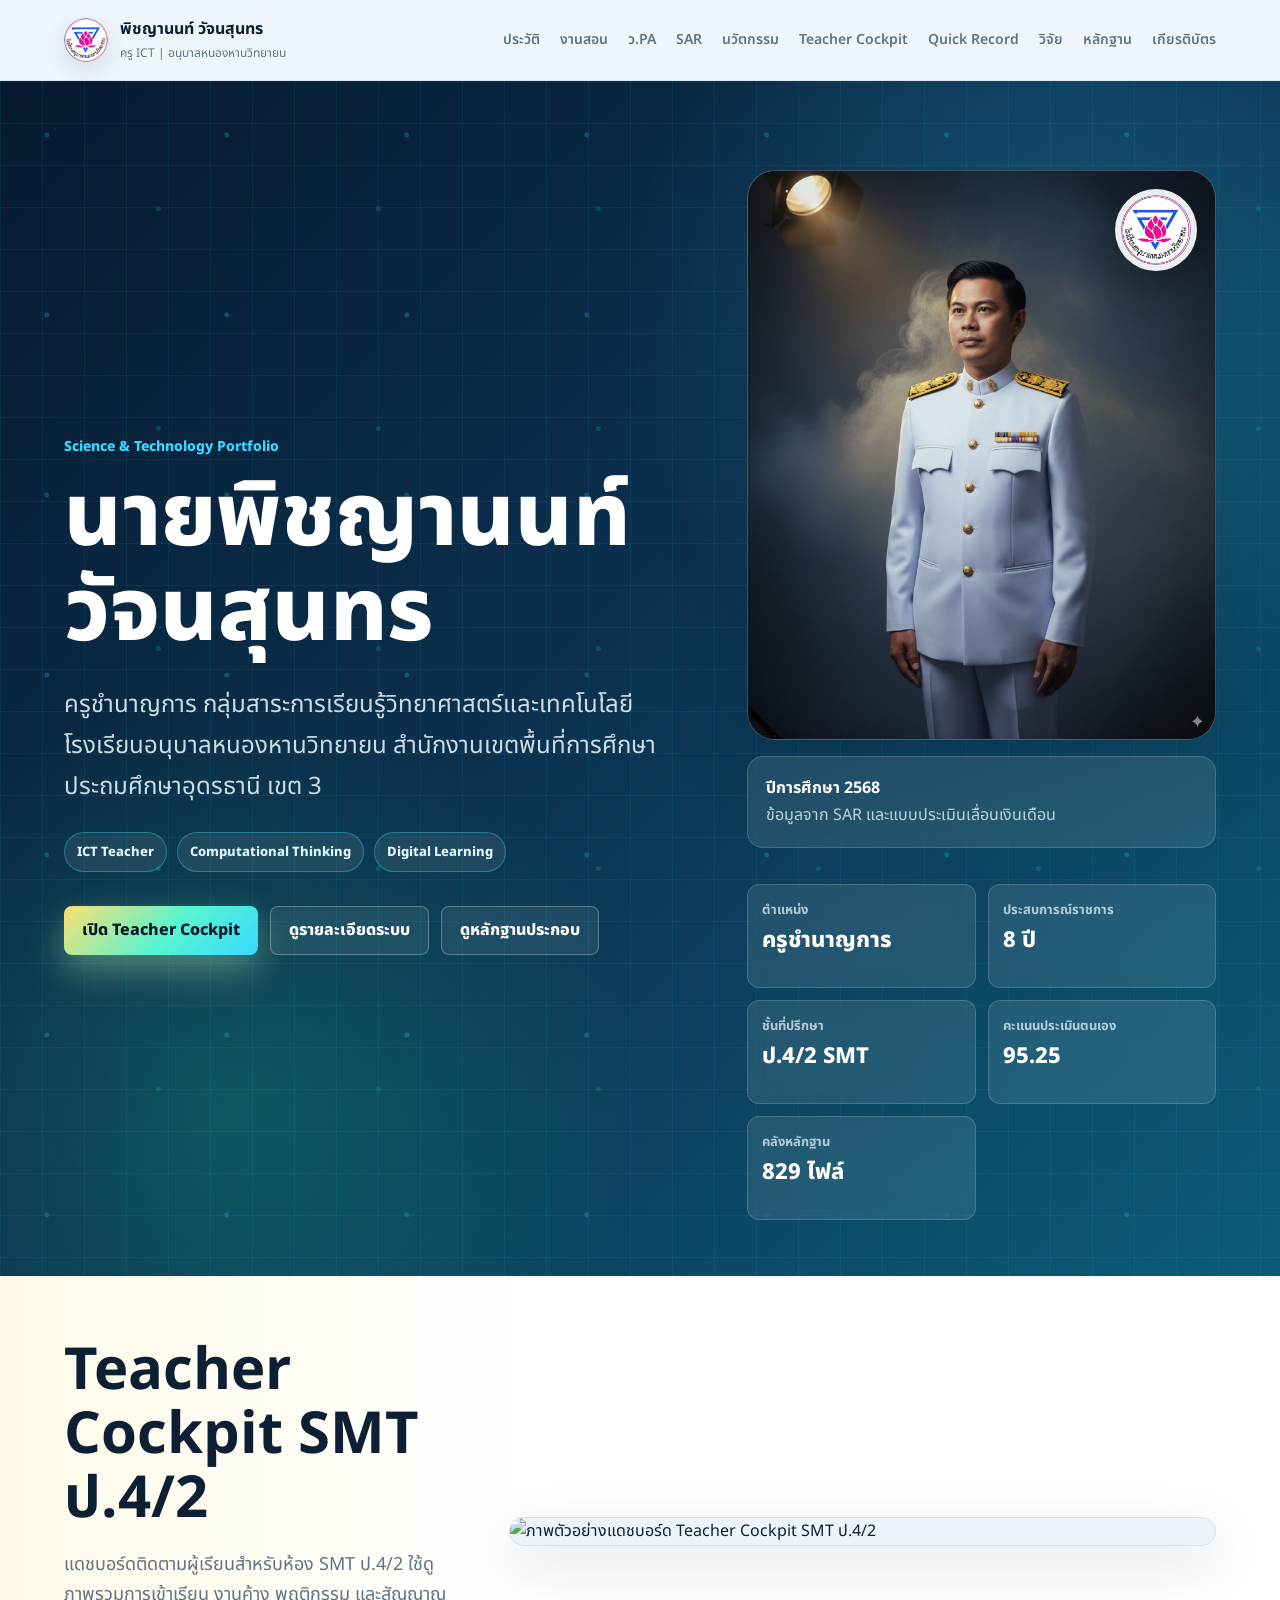
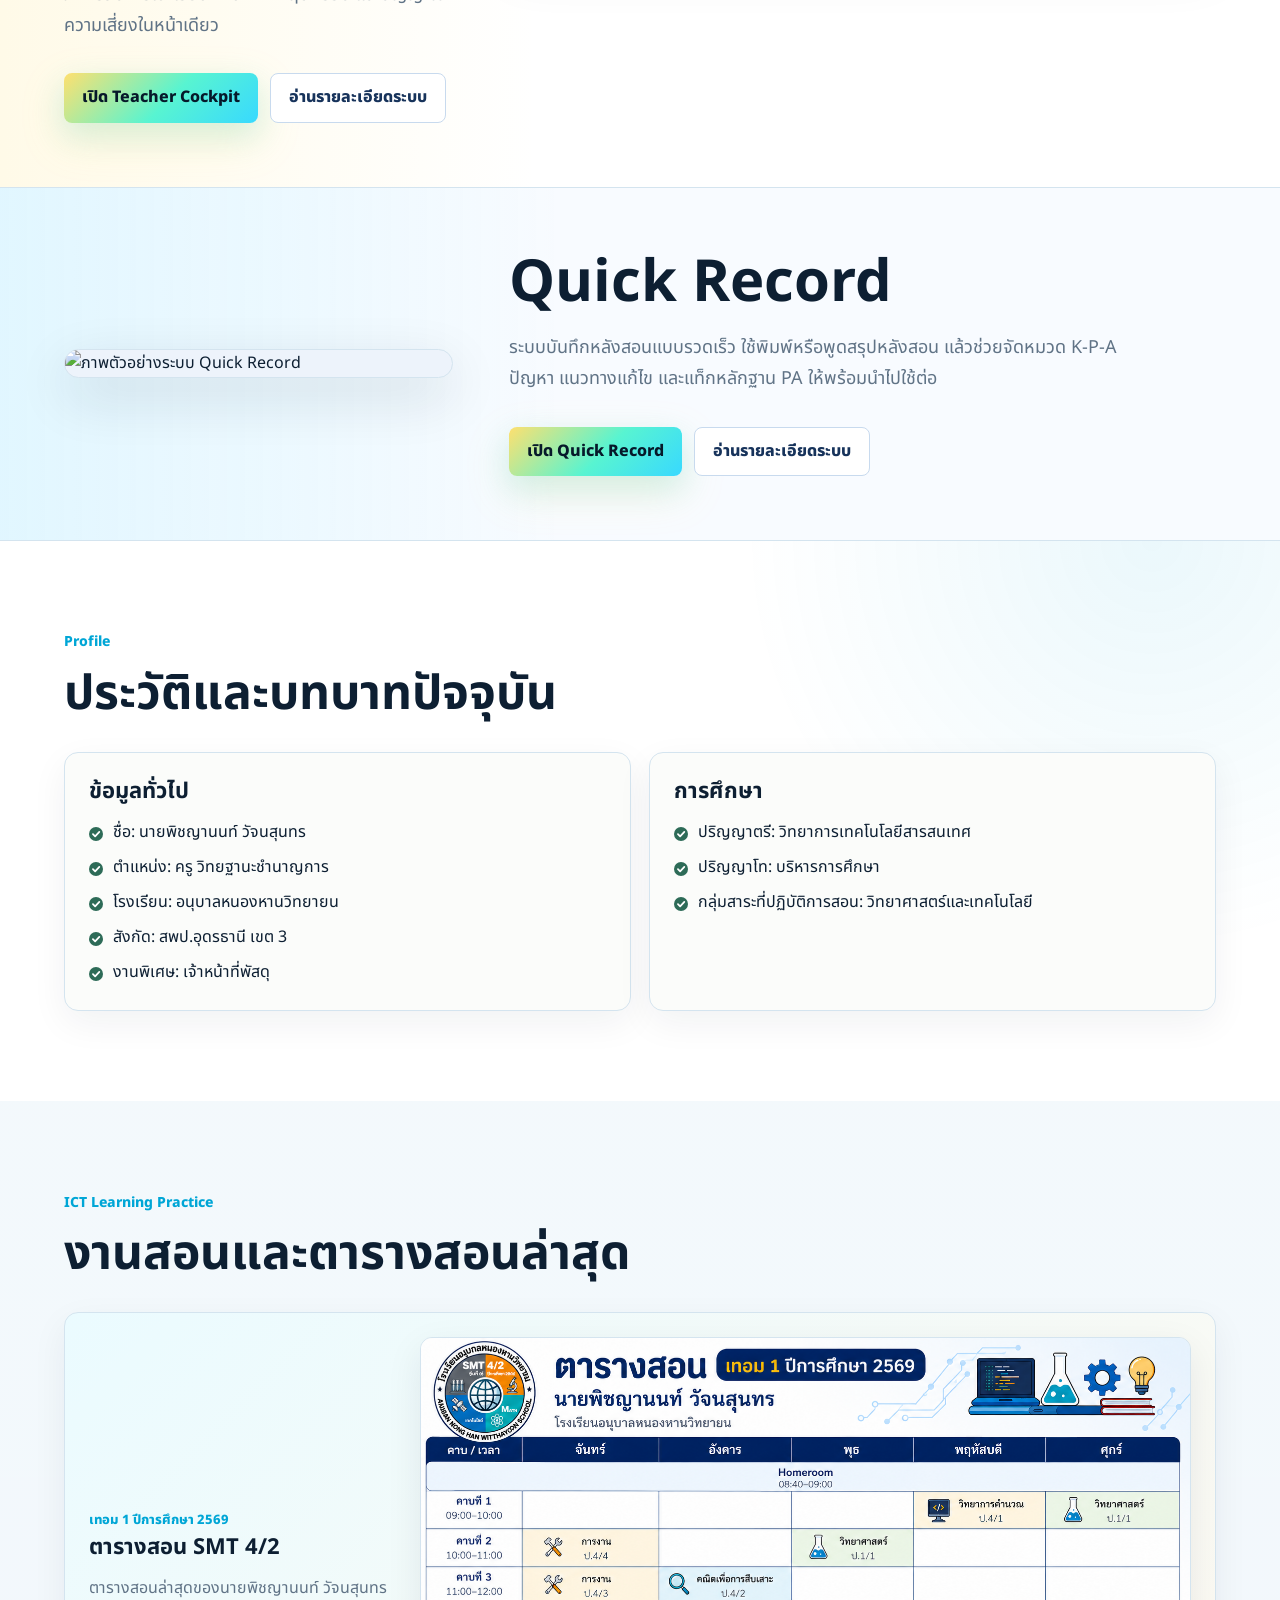
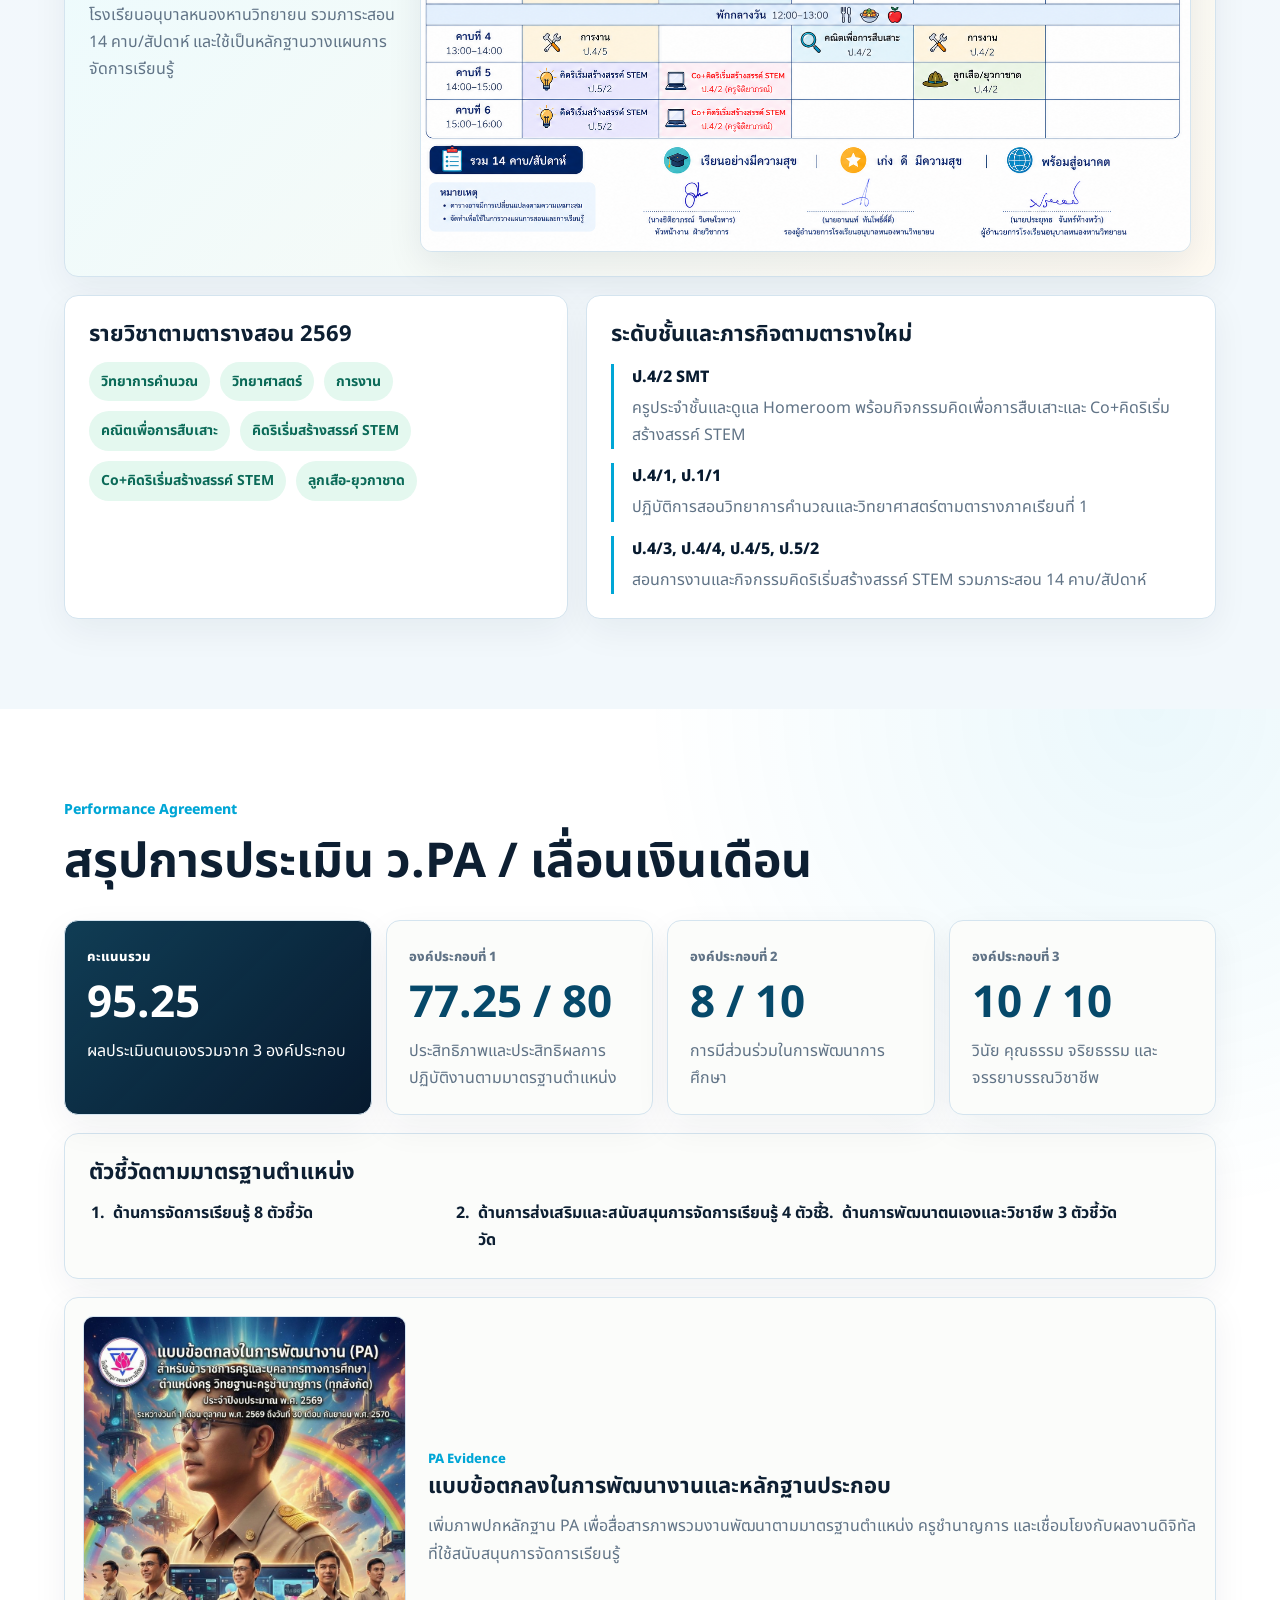
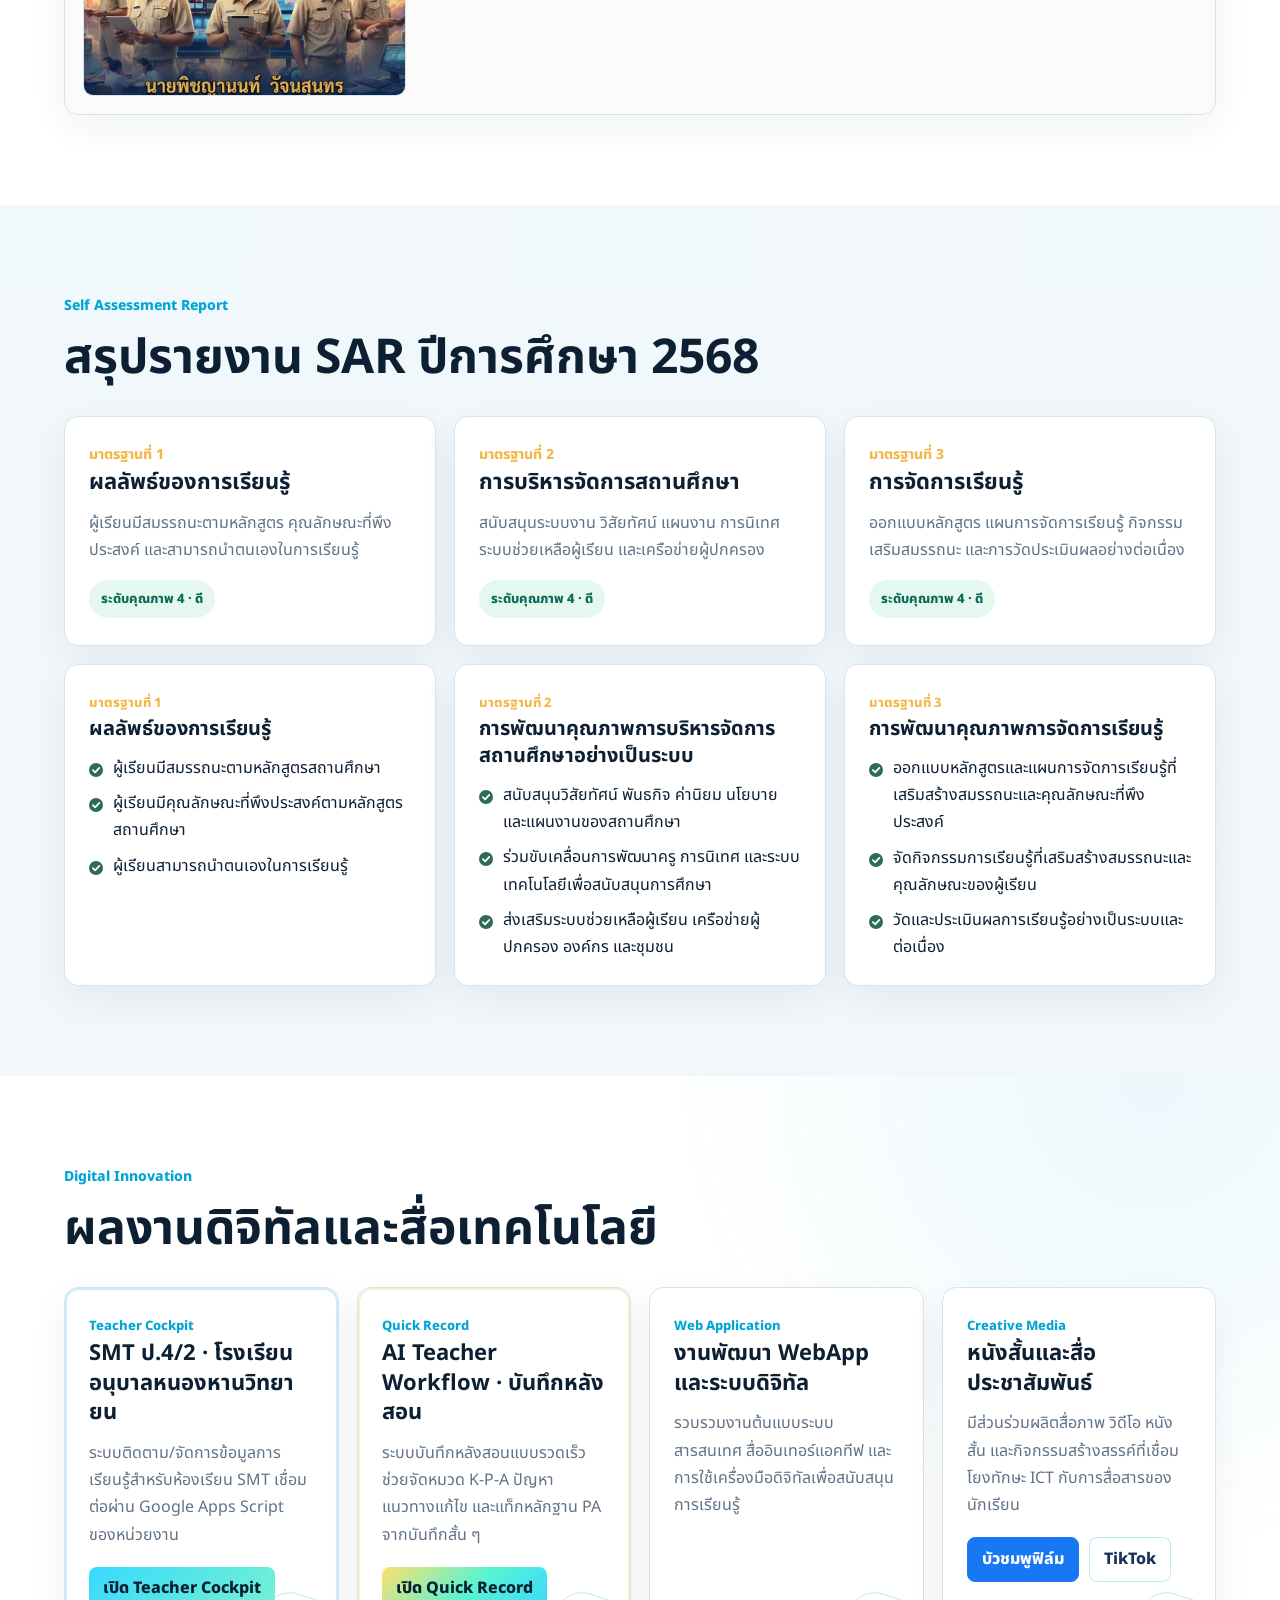
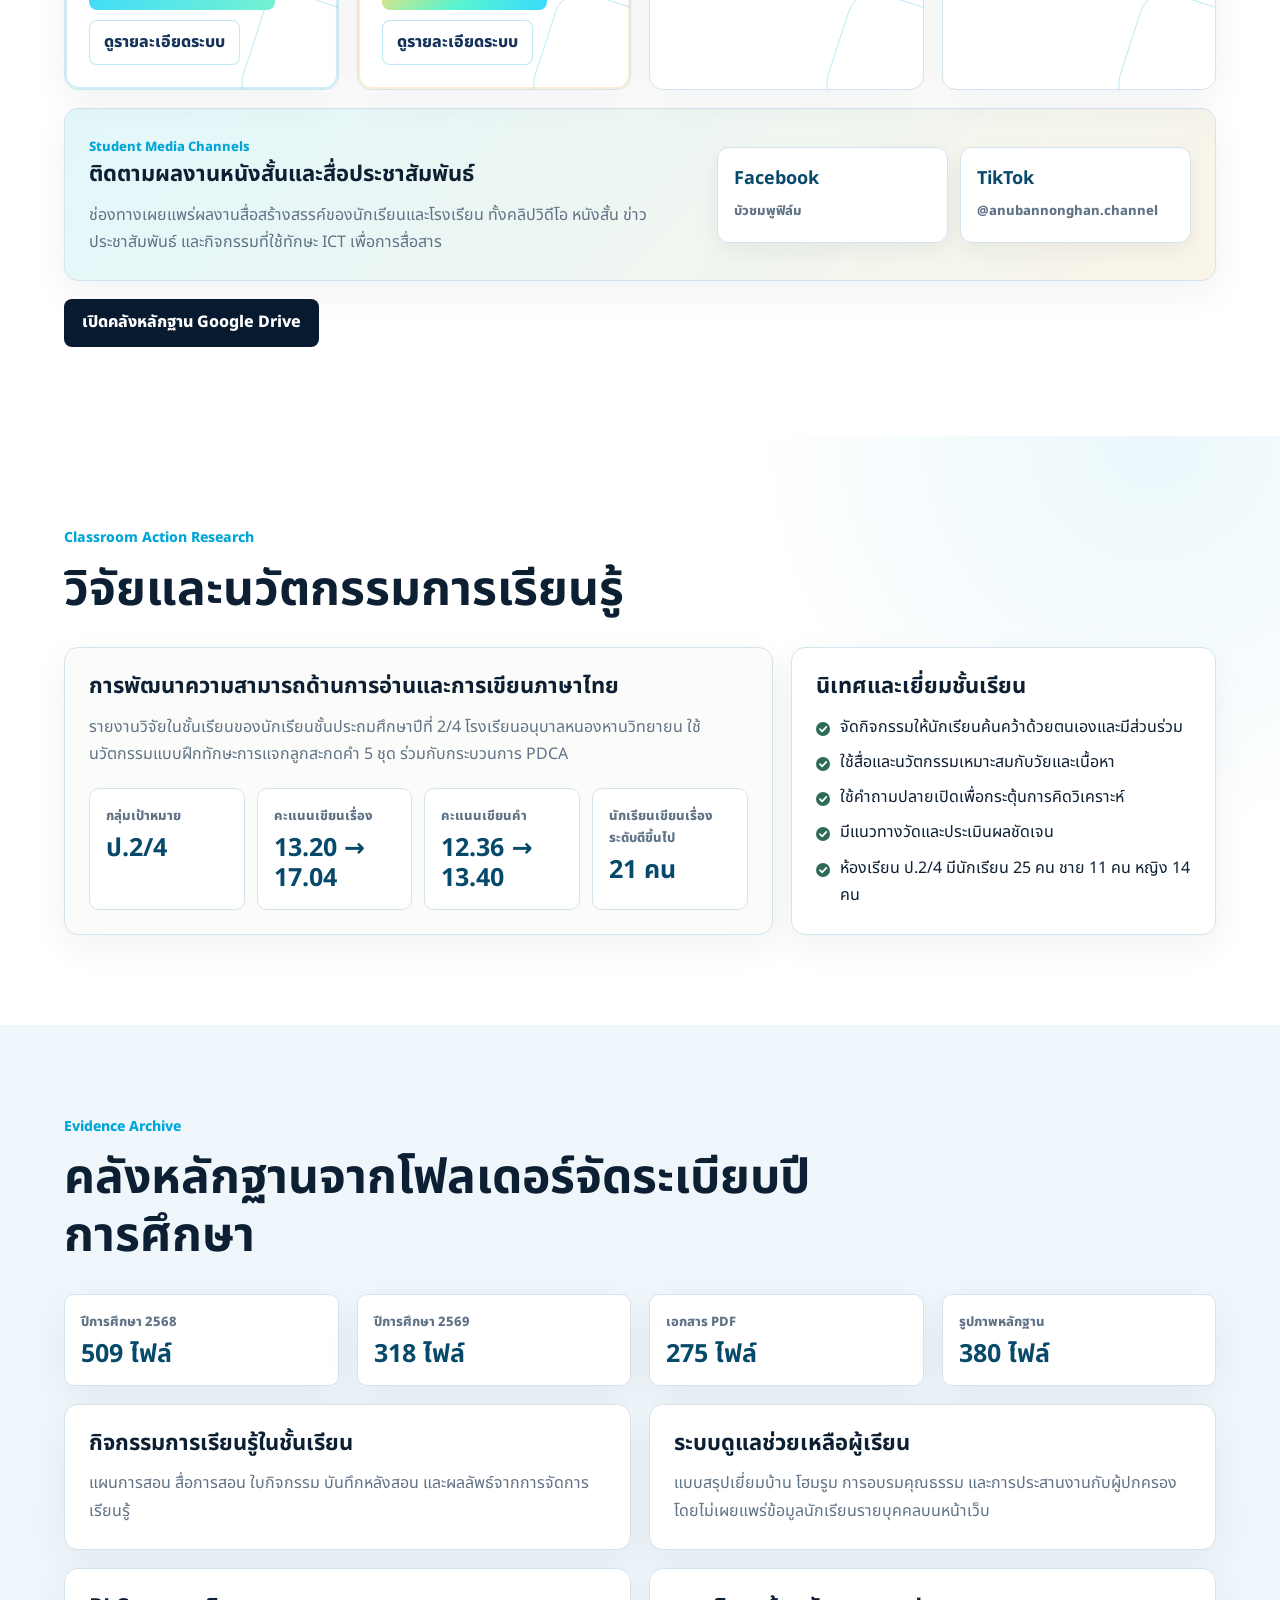
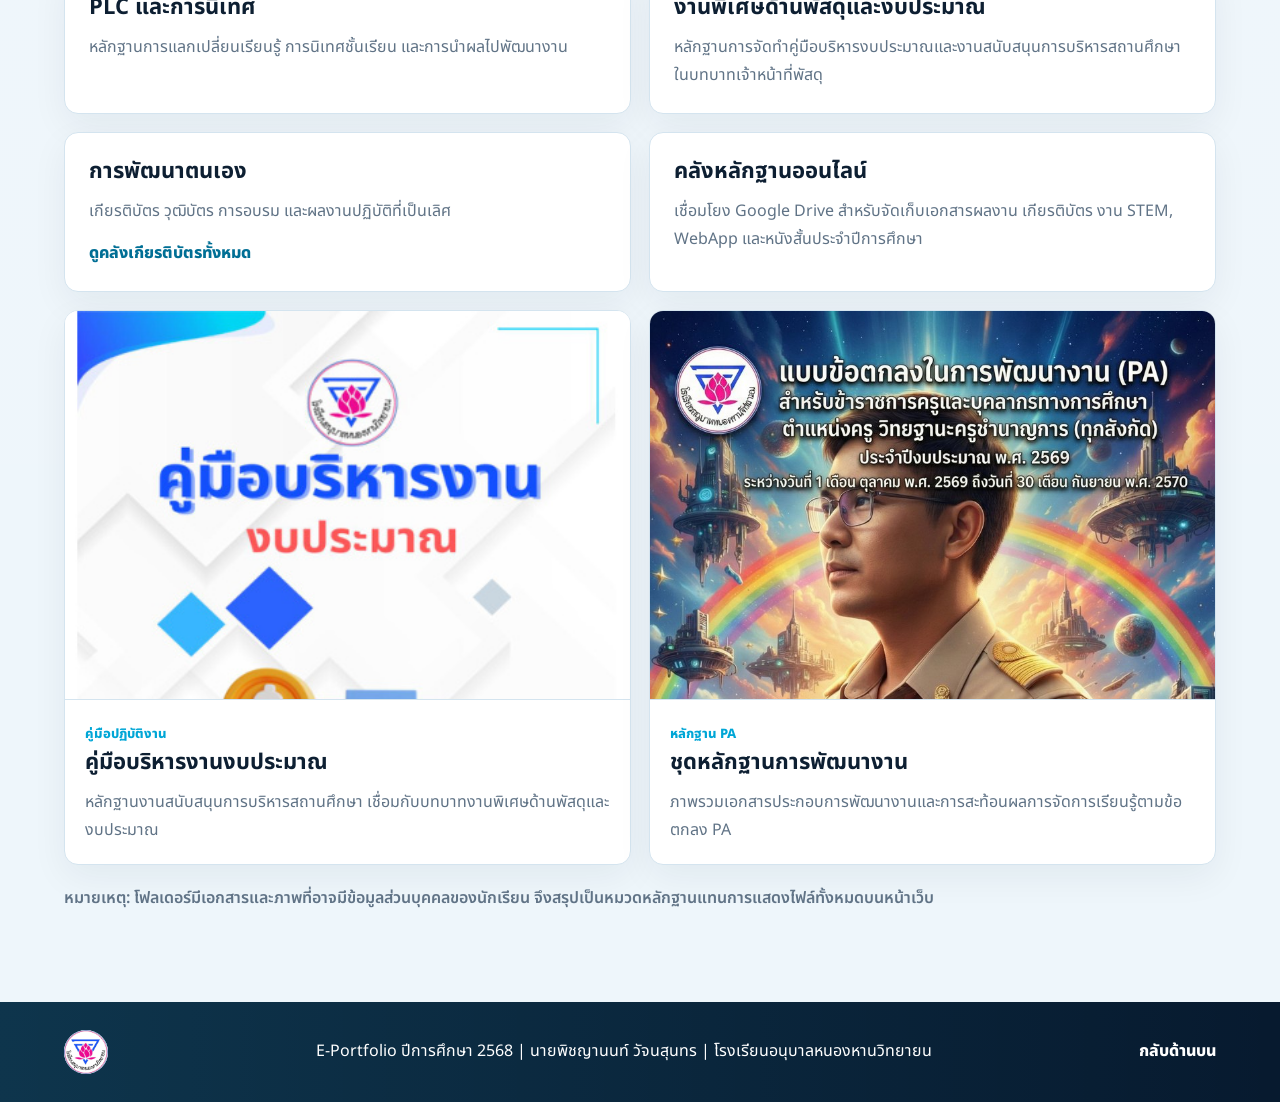
==== index.html @ 63ee2cc0 "Add 2569 teaching schedule" ====
<!doctype html>
<html lang="th">
  <head>
    <meta charset="UTF-8" />
    <meta name="viewport" content="width=device-width, initial-scale=1.0" />
    <title>E-Portfolio | พิชญานนท์ วัจนสุนทร</title>
    <meta
      name="description"
      content="แฟ้มสะสมงานอิเล็กทรอนิกส์และข้อมูล SAR/PA ปีการศึกษา 2568 ของนายพิชญานนท์ วัจนสุนทร"
    />
    <meta name="theme-color" content="#071a2f" />
    <link rel="preconnect" href="https://fonts.googleapis.com" />
    <link rel="preconnect" href="https://fonts.gstatic.com" crossorigin />
    <link
      href="https://fonts.googleapis.com/css2?family=Noto+Sans+Thai:wght@400;500;600;700;800&display=swap"
      rel="stylesheet"
    />
    <link rel="stylesheet" href="styles.css" />
  </head>
  <body>
    <header class="site-header" id="top">
      <a class="brand" href="#top" aria-label="กลับไปหน้าแรก">
        <img class="school-mark" src="assets/school-logo.png" alt="โลโก้โรงเรียนอนุบาลหนองหานวิทยายน" />
        <span>
          <strong>พิชญานนท์ วัจนสุนทร</strong>
          <small>ครู ICT | อนุบาลหนองหานวิทยายน</small>
        </span>
      </a>
      <nav class="nav" aria-label="เมนูหลัก">
        <a href="#profile">ประวัติ</a>
        <a href="#teaching">งานสอน</a>
        <a href="#pa">ว.PA</a>
        <a href="#sar">SAR</a>
        <a href="#innovation">นวัตกรรม</a>
        <a href="teacher-cockpit.html">Teacher Cockpit</a>
        <a href="quick-record.html">Quick Record</a>
        <a href="#research">วิจัย</a>
        <a href="#evidence">หลักฐาน</a>
        <a href="certificates.html">เกียรติบัตร</a>
      </nav>
    </header>

    <main>
      <section class="hero">
        <div class="tech-grid" aria-hidden="true"></div>
        <div class="hero-copy">
          <p class="section-label">Science & Technology Portfolio</p>
          <h1>นายพิชญานนท์ วัจนสุนทร</h1>
          <p class="lead">
            ครูชำนาญการ กลุ่มสาระการเรียนรู้วิทยาศาสตร์และเทคโนโลยี
            โรงเรียนอนุบาลหนองหานวิทยายน สำนักงานเขตพื้นที่การศึกษาประถมศึกษาอุดรธานี เขต 3
          </p>
          <div class="hero-badges" aria-label="ความเชี่ยวชาญ">
            <span>ICT Teacher</span>
            <span>Computational Thinking</span>
            <span>Digital Learning</span>
          </div>
          <div class="hero-actions">
            <a class="button primary cockpit-cta" href="https://script.google.com/a/macros/udonthani3.go.th/s/AKfycbz833jyCiG9Ym9F62Zz6P6R_0fb-Wr73dtIfARasummS_XTPFev3g6EJjS_lcOoB0Gs/exec" target="_blank" rel="noreferrer">เปิด Teacher Cockpit</a>
            <a class="button secondary" href="teacher-cockpit.html">ดูรายละเอียดระบบ</a>
            <a class="button secondary" href="#evidence">ดูหลักฐานประกอบ</a>
          </div>
        </div>
        <div class="hero-visual" aria-label="รูปครูและสรุปข้อมูลสำคัญ">
          <div class="portrait-frame">
            <img class="teacher-photo" src="assets/teacher-portrait.jpg" alt="นายพิชญานนท์ วัจนสุนทร" />
            <img class="hero-logo" src="assets/school-logo.png" alt="โลโก้โรงเรียนอนุบาลหนองหานวิทยายน" />
          </div>
          <div class="profile-card">
            <div>
              <strong>ปีการศึกษา 2568</strong>
              <span>ข้อมูลจาก SAR และแบบประเมินเลื่อนเงินเดือน</span>
            </div>
          </div>
          <dl class="stats-grid">
            <div>
              <dt>ตำแหน่ง</dt>
              <dd>ครูชำนาญการ</dd>
            </div>
            <div>
              <dt>ประสบการณ์ราชการ</dt>
              <dd>8 ปี</dd>
            </div>
            <div>
              <dt>ชั้นที่ปรึกษา</dt>
              <dd>ป.4/2 SMT</dd>
            </div>
            <div>
              <dt>คะแนนประเมินตนเอง</dt>
              <dd>95.25</dd>
            </div>
            <div>
              <dt>คลังหลักฐาน</dt>
              <dd>829 ไฟล์</dd>
            </div>
          </dl>
        </div>
      </section>

      <section class="cockpit-spotlight" aria-labelledby="cockpit-title">
        <div>
          <h2 id="cockpit-title">Teacher Cockpit SMT ป.4/2</h2>
          <p>
            แดชบอร์ดติดตามผู้เรียนสำหรับห้อง SMT ป.4/2 ใช้ดูภาพรวมการเข้าเรียน งานค้าง พฤติกรรม
            และสัญญาณความเสี่ยงในหน้าเดียว
          </p>
          <div class="cockpit-actions">
            <a class="button primary cockpit-cta" href="https://script.google.com/a/macros/udonthani3.go.th/s/AKfycbz833jyCiG9Ym9F62Zz6P6R_0fb-Wr73dtIfARasummS_XTPFev3g6EJjS_lcOoB0Gs/exec" target="_blank" rel="noreferrer">เปิด Teacher Cockpit</a>
            <a class="button secondary light" href="teacher-cockpit.html">อ่านรายละเอียดระบบ</a>
          </div>
        </div>
        <img src="assets/teacher-cockpit-dashboard.svg" alt="ภาพตัวอย่างแดชบอร์ด Teacher Cockpit SMT ป.4/2" />
      </section>

      <section class="cockpit-spotlight quick-spotlight" aria-labelledby="quick-record-title">
        <div>
          <h2 id="quick-record-title">Quick Record</h2>
          <p>
            ระบบบันทึกหลังสอนแบบรวดเร็ว ใช้พิมพ์หรือพูดสรุปหลังสอน แล้วช่วยจัดหมวด K-P-A
            ปัญหา แนวทางแก้ไข และแท็กหลักฐาน PA ให้พร้อมนำไปใช้ต่อ
          </p>
          <div class="cockpit-actions">
            <a class="button primary cockpit-cta" href="https://pichayanon89.github.io/lesson-records/index.html" target="_blank" rel="noreferrer">เปิด Quick Record</a>
            <a class="button secondary light" href="quick-record.html">อ่านรายละเอียดระบบ</a>
          </div>
        </div>
        <img src="assets/quick-record-dashboard.svg" alt="ภาพตัวอย่างระบบ Quick Record" />
      </section>

      <section class="section band" id="profile">
        <div class="section-heading">
          <p class="section-label">Profile</p>
          <h2>ประวัติและบทบาทปัจจุบัน</h2>
        </div>
        <div class="info-grid">
          <article>
            <h3>ข้อมูลทั่วไป</h3>
            <ul class="check-list">
              <li>ชื่อ: นายพิชญานนท์ วัจนสุนทร</li>
              <li>ตำแหน่ง: ครู วิทยฐานะชำนาญการ</li>
              <li>โรงเรียน: อนุบาลหนองหานวิทยายน</li>
              <li>สังกัด: สพป.อุดรธานี เขต 3</li>
              <li>งานพิเศษ: เจ้าหน้าที่พัสดุ</li>
            </ul>
          </article>
          <article>
            <h3>การศึกษา</h3>
            <ul class="check-list">
              <li>ปริญญาตรี: วิทยาการเทคโนโลยีสารสนเทศ</li>
              <li>ปริญญาโท: บริหารการศึกษา</li>
              <li>กลุ่มสาระที่ปฏิบัติการสอน: วิทยาศาสตร์และเทคโนโลยี</li>
            </ul>
          </article>
        </div>
      </section>

      <section class="section" id="teaching">
        <div class="section-heading">
          <p class="section-label">ICT Learning Practice</p>
          <h2>งานสอนและตารางสอนล่าสุด</h2>
        </div>
        <div class="schedule-feature">
          <div class="schedule-copy">
            <span>เทอม 1 ปีการศึกษา 2569</span>
            <h3>ตารางสอน SMT 4/2</h3>
            <p>
              ตารางสอนล่าสุดของนายพิชญานนท์ วัจนสุนทร โรงเรียนอนุบาลหนองหานวิทยายน
              รวมภาระสอน 14 คาบ/สัปดาห์ และใช้เป็นหลักฐานวางแผนการจัดการเรียนรู้
            </p>
          </div>
          <a class="schedule-image" href="assets/teaching/schedule-term1-2569.png" target="_blank" rel="noreferrer" aria-label="เปิดภาพตารางสอนเทอม 1 ปีการศึกษา 2569">
            <img src="assets/teaching/schedule-term1-2569.png" alt="ตารางสอนเทอม 1 ปีการศึกษา 2569 SMT 4/2" />
          </a>
        </div>
        <div class="teaching-layout">
          <article class="subjects">
            <h3>รายวิชาตามตารางสอน 2569</h3>
            <div class="tag-list">
              <span>วิทยาการคำนวณ</span>
              <span>วิทยาศาสตร์</span>
              <span>การงาน</span>
              <span>คณิตเพื่อการสืบเสาะ</span>
              <span>คิดริเริ่มสร้างสรรค์ STEM</span>
              <span>Co+คิดริเริ่มสร้างสรรค์ STEM</span>
              <span>ลูกเสือ-ยุวกาชาด</span>
            </div>
          </article>
          <article class="timeline">
            <h3>ระดับชั้นและภารกิจตามตารางใหม่</h3>
            <div class="timeline-item">
              <span>ป.4/2 SMT</span>
              <p>ครูประจำชั้นและดูแล Homeroom พร้อมกิจกรรมคิดเพื่อการสืบเสาะและ Co+คิดริเริ่มสร้างสรรค์ STEM</p>
            </div>
            <div class="timeline-item">
              <span>ป.4/1, ป.1/1</span>
              <p>ปฏิบัติการสอนวิทยาการคำนวณและวิทยาศาสตร์ตามตารางภาคเรียนที่ 1</p>
            </div>
            <div class="timeline-item">
              <span>ป.4/3, ป.4/4, ป.4/5, ป.5/2</span>
              <p>สอนการงานและกิจกรรมคิดริเริ่มสร้างสรรค์ STEM รวมภาระสอน 14 คาบ/สัปดาห์</p>
            </div>
          </article>
        </div>
      </section>

      <section class="section band" id="pa">
        <div class="section-heading">
          <p class="section-label">Performance Agreement</p>
          <h2>สรุปการประเมิน ว.PA / เลื่อนเงินเดือน</h2>
        </div>
        <div class="score-layout">
          <article class="score-card featured">
            <span>คะแนนรวม</span>
            <strong>95.25</strong>
            <p>ผลประเมินตนเองรวมจาก 3 องค์ประกอบ</p>
          </article>
          <article class="score-card">
            <span>องค์ประกอบที่ 1</span>
            <strong>77.25 / 80</strong>
            <p>ประสิทธิภาพและประสิทธิผลการปฏิบัติงานตามมาตรฐานตำแหน่ง</p>
          </article>
          <article class="score-card">
            <span>องค์ประกอบที่ 2</span>
            <strong>8 / 10</strong>
            <p>การมีส่วนร่วมในการพัฒนาการศึกษา</p>
          </article>
          <article class="score-card">
            <span>องค์ประกอบที่ 3</span>
            <strong>10 / 10</strong>
            <p>วินัย คุณธรรม จริยธรรม และจรรยาบรรณวิชาชีพ</p>
          </article>
        </div>
        <div class="pa-domains">
          <h3>ตัวชี้วัดตามมาตรฐานตำแหน่ง</h3>
          <ol>
            <li>ด้านการจัดการเรียนรู้ 8 ตัวชี้วัด</li>
            <li>ด้านการส่งเสริมและสนับสนุนการจัดการเรียนรู้ 4 ตัวชี้วัด</li>
            <li>ด้านการพัฒนาตนเองและวิชาชีพ 3 ตัวชี้วัด</li>
          </ol>
        </div>
        <div class="evidence-showcase">
          <img src="assets/evidence/pa-development-cover.jpg" alt="ปกแบบข้อตกลงในการพัฒนางาน PA" />
          <div>
            <span>PA Evidence</span>
            <h3>แบบข้อตกลงในการพัฒนางานและหลักฐานประกอบ</h3>
            <p>
              เพิ่มภาพปกหลักฐาน PA เพื่อสื่อสารภาพรวมงานพัฒนาตามมาตรฐานตำแหน่ง ครูชำนาญการ
              และเชื่อมโยงกับผลงานดิจิทัลที่ใช้สนับสนุนการจัดการเรียนรู้
            </p>
          </div>
        </div>
      </section>

      <section class="section" id="sar">
        <div class="section-heading">
          <p class="section-label">Self Assessment Report</p>
          <h2>สรุปรายงาน SAR ปีการศึกษา 2568</h2>
        </div>
        <div class="standard-grid">
          <article>
            <span>มาตรฐานที่ 1</span>
            <h3>ผลลัพธ์ของการเรียนรู้</h3>
            <p>ผู้เรียนมีสมรรถนะตามหลักสูตร คุณลักษณะที่พึงประสงค์ และสามารถนำตนเองในการเรียนรู้</p>
            <strong>ระดับคุณภาพ 4 · ดี</strong>
          </article>
          <article>
            <span>มาตรฐานที่ 2</span>
            <h3>การบริหารจัดการสถานศึกษา</h3>
            <p>สนับสนุนระบบงาน วิสัยทัศน์ แผนงาน การนิเทศ ระบบช่วยเหลือผู้เรียน และเครือข่ายผู้ปกครอง</p>
            <strong>ระดับคุณภาพ 4 · ดี</strong>
          </article>
          <article>
            <span>มาตรฐานที่ 3</span>
            <h3>การจัดการเรียนรู้</h3>
            <p>ออกแบบหลักสูตร แผนการจัดการเรียนรู้ กิจกรรมเสริมสมรรถนะ และการวัดประเมินผลอย่างต่อเนื่อง</p>
            <strong>ระดับคุณภาพ 4 · ดี</strong>
          </article>
        </div>
        <div class="sar-detail-grid">
          <article>
            <div>
              <span>มาตรฐานที่ 1</span>
              <h3>ผลลัพธ์ของการเรียนรู้</h3>
            </div>
            <ul class="check-list">
              <li>ผู้เรียนมีสมรรถนะตามหลักสูตรสถานศึกษา</li>
              <li>ผู้เรียนมีคุณลักษณะที่พึงประสงค์ตามหลักสูตรสถานศึกษา</li>
              <li>ผู้เรียนสามารถนำตนเองในการเรียนรู้</li>
            </ul>
          </article>
          <article>
            <div>
              <span>มาตรฐานที่ 2</span>
              <h3>การพัฒนาคุณภาพการบริหารจัดการสถานศึกษาอย่างเป็นระบบ</h3>
            </div>
            <ul class="check-list">
              <li>สนับสนุนวิสัยทัศน์ พันธกิจ ค่านิยม นโยบาย และแผนงานของสถานศึกษา</li>
              <li>ร่วมขับเคลื่อนการพัฒนาครู การนิเทศ และระบบเทคโนโลยีเพื่อสนับสนุนการศึกษา</li>
              <li>ส่งเสริมระบบช่วยเหลือผู้เรียน เครือข่ายผู้ปกครอง องค์กร และชุมชน</li>
            </ul>
          </article>
          <article>
            <div>
              <span>มาตรฐานที่ 3</span>
              <h3>การพัฒนาคุณภาพการจัดการเรียนรู้</h3>
            </div>
            <ul class="check-list">
              <li>ออกแบบหลักสูตรและแผนการจัดการเรียนรู้ที่เสริมสร้างสมรรถนะและคุณลักษณะที่พึงประสงค์</li>
              <li>จัดกิจกรรมการเรียนรู้ที่เสริมสร้างสมรรถนะและคุณลักษณะของผู้เรียน</li>
              <li>วัดและประเมินผลการเรียนรู้อย่างเป็นระบบและต่อเนื่อง</li>
            </ul>
          </article>
        </div>
      </section>

      <section class="section band" id="innovation">
        <div class="section-heading">
          <p class="section-label">Digital Innovation</p>
          <h2>ผลงานดิจิทัลและสื่อเทคโนโลยี</h2>
        </div>
        <div class="innovation-grid">
          <article class="cockpit-card">
            <span>Teacher Cockpit</span>
            <h3>SMT ป.4/2 · โรงเรียนอนุบาลหนองหานวิทยายน</h3>
            <p>ระบบติดตาม/จัดการข้อมูลการเรียนรู้สำหรับห้องเรียน SMT เชื่อมต่อผ่าน Google Apps Script ของหน่วยงาน</p>
            <div class="cockpit-card-actions">
              <a href="https://script.google.com/a/macros/udonthani3.go.th/s/AKfycbz833jyCiG9Ym9F62Zz6P6R_0fb-Wr73dtIfARasummS_XTPFev3g6EJjS_lcOoB0Gs/exec" target="_blank" rel="noreferrer">
                เปิด Teacher Cockpit
              </a>
              <a href="teacher-cockpit.html">
                ดูรายละเอียดระบบ
              </a>
            </div>
          </article>
          <article class="quick-record-card">
            <span>Quick Record</span>
            <h3>AI Teacher Workflow · บันทึกหลังสอน</h3>
            <p>ระบบบันทึกหลังสอนแบบรวดเร็ว ช่วยจัดหมวด K-P-A ปัญหา แนวทางแก้ไข และแท็กหลักฐาน PA จากบันทึกสั้น ๆ</p>
            <div class="cockpit-card-actions">
              <a href="https://pichayanon89.github.io/lesson-records/index.html" target="_blank" rel="noreferrer">
                เปิด Quick Record
              </a>
              <a href="quick-record.html">
                ดูรายละเอียดระบบ
              </a>
            </div>
          </article>
          <article>
            <span>Web Application</span>
            <h3>งานพัฒนา WebApp และระบบดิจิทัล</h3>
            <p>รวบรวมงานต้นแบบระบบสารสนเทศ สื่ออินเทอร์แอคทีฟ และการใช้เครื่องมือดิจิทัลเพื่อสนับสนุนการเรียนรู้</p>
          </article>
          <article>
            <span>Creative Media</span>
            <h3>หนังสั้นและสื่อประชาสัมพันธ์</h3>
            <p>มีส่วนร่วมผลิตสื่อภาพ วิดีโอ หนังสั้น และกิจกรรมสร้างสรรค์ที่เชื่อมโยงทักษะ ICT กับการสื่อสารของนักเรียน</p>
            <div class="social-actions">
              <a href="https://www.facebook.com/profile.php?id=61573553982676" target="_blank" rel="noreferrer">บัวชมพูฟิล์ม</a>
              <a href="https://www.tiktok.com/@anubannonghan.channel" target="_blank" rel="noreferrer">TikTok</a>
            </div>
          </article>
        </div>
        <div class="media-follow">
          <div>
            <span>Student Media Channels</span>
            <h3>ติดตามผลงานหนังสั้นและสื่อประชาสัมพันธ์</h3>
            <p>
              ช่องทางเผยแพร่ผลงานสื่อสร้างสรรค์ของนักเรียนและโรงเรียน ทั้งคลิปวิดีโอ หนังสั้น
              ข่าวประชาสัมพันธ์ และกิจกรรมที่ใช้ทักษะ ICT เพื่อการสื่อสาร
            </p>
          </div>
          <div class="media-links" aria-label="ช่องทางติดตามสื่อประชาสัมพันธ์">
            <a href="https://www.facebook.com/profile.php?id=61573553982676" target="_blank" rel="noreferrer">
              <strong>Facebook</strong>
              <span>บัวชมพูฟิล์ม</span>
            </a>
            <a href="https://www.tiktok.com/@anubannonghan.channel" target="_blank" rel="noreferrer">
              <strong>TikTok</strong>
              <span>@anubannonghan.channel</span>
            </a>
          </div>
        </div>
        <a class="drive-link" href="https://drive.google.com/drive/folders/1ELZQjnW-w_DBmxFeGt-btZoV7nbDqtgM" target="_blank" rel="noreferrer">
          เปิดคลังหลักฐาน Google Drive
        </a>
      </section>

      <section class="section band" id="research">
        <div class="section-heading">
          <p class="section-label">Classroom Action Research</p>
          <h2>วิจัยและนวัตกรรมการเรียนรู้</h2>
        </div>
        <div class="research-layout">
          <article class="research-card">
            <h3>การพัฒนาความสามารถด้านการอ่านและการเขียนภาษาไทย</h3>
            <p>
              รายงานวิจัยในชั้นเรียนของนักเรียนชั้นประถมศึกษาปีที่ 2/4 โรงเรียนอนุบาลหนองหานวิทยายน
              ใช้นวัตกรรมแบบฝึกทักษะการแจกลูกสะกดคำ 5 ชุด ร่วมกับกระบวนการ PDCA
            </p>
            <div class="result-grid">
              <div>
                <span>กลุ่มเป้าหมาย</span>
                <strong>ป.2/4</strong>
              </div>
              <div>
                <span>คะแนนเขียนเรื่อง</span>
                <strong>13.20 → 17.04</strong>
              </div>
              <div>
                <span>คะแนนเขียนคำ</span>
                <strong>12.36 → 13.40</strong>
              </div>
              <div>
                <span>นักเรียนเขียนเรื่องระดับดีขึ้นไป</span>
                <strong>21 คน</strong>
              </div>
            </div>
          </article>
          <article class="observation-card">
            <h3>นิเทศและเยี่ยมชั้นเรียน</h3>
            <ul class="check-list">
              <li>จัดกิจกรรมให้นักเรียนค้นคว้าด้วยตนเองและมีส่วนร่วม</li>
              <li>ใช้สื่อและนวัตกรรมเหมาะสมกับวัยและเนื้อหา</li>
              <li>ใช้คำถามปลายเปิดเพื่อกระตุ้นการคิดวิเคราะห์</li>
              <li>มีแนวทางวัดและประเมินผลชัดเจน</li>
              <li>ห้องเรียน ป.2/4 มีนักเรียน 25 คน ชาย 11 คน หญิง 14 คน</li>
            </ul>
          </article>
        </div>
      </section>

      <section class="section" id="evidence">
        <div class="section-heading">
          <p class="section-label">Evidence Archive</p>
          <h2>คลังหลักฐานจากโฟลเดอร์จัดระเบียบปีการศึกษา</h2>
        </div>
        <div class="archive-summary">
          <article>
            <span>ปีการศึกษา 2568</span>
            <strong>509 ไฟล์</strong>
          </article>
          <article>
            <span>ปีการศึกษา 2569</span>
            <strong>318 ไฟล์</strong>
          </article>
          <article>
            <span>เอกสาร PDF</span>
            <strong>275 ไฟล์</strong>
          </article>
          <article>
            <span>รูปภาพหลักฐาน</span>
            <strong>380 ไฟล์</strong>
          </article>
        </div>
        <div class="evidence-list">
          <article>
            <h3>กิจกรรมการเรียนรู้ในชั้นเรียน</h3>
            <p>แผนการสอน สื่อการสอน ใบกิจกรรม บันทึกหลังสอน และผลลัพธ์จากการจัดการเรียนรู้</p>
          </article>
          <article>
            <h3>ระบบดูแลช่วยเหลือผู้เรียน</h3>
            <p>แบบสรุปเยี่ยมบ้าน โฮมรูม การอบรมคุณธรรม และการประสานงานกับผู้ปกครอง โดยไม่เผยแพร่ข้อมูลนักเรียนรายบุคคลบนหน้าเว็บ</p>
          </article>
          <article>
            <h3>PLC และการนิเทศ</h3>
            <p>หลักฐานการแลกเปลี่ยนเรียนรู้ การนิเทศชั้นเรียน และการนำผลไปพัฒนางาน</p>
          </article>
          <article>
            <h3>งานพิเศษด้านพัสดุและงบประมาณ</h3>
            <p>หลักฐานการจัดทำคู่มือบริหารงบประมาณและงานสนับสนุนการบริหารสถานศึกษาในบทบาทเจ้าหน้าที่พัสดุ</p>
          </article>
          <article>
            <h3>การพัฒนาตนเอง</h3>
            <p>เกียรติบัตร วุฒิบัตร การอบรม และผลงานปฏิบัติที่เป็นเลิศ</p>
            <a class="text-link" href="certificates.html">ดูคลังเกียรติบัตรทั้งหมด</a>
          </article>
          <article>
            <h3>คลังหลักฐานออนไลน์</h3>
            <p>เชื่อมโยง Google Drive สำหรับจัดเก็บเอกสารผลงาน เกียรติบัตร งาน STEM, WebApp และหนังสั้นประจำปีการศึกษา</p>
          </article>
        </div>
        <div class="evidence-media-grid">
          <article>
            <img src="assets/evidence/budget-manual-cover.jpg" alt="ปกคู่มือบริหารงานงบประมาณ โรงเรียนอนุบาลหนองหานวิทยายน" />
            <div>
              <span>คู่มือปฏิบัติงาน</span>
              <h3>คู่มือบริหารงานงบประมาณ</h3>
              <p>หลักฐานงานสนับสนุนการบริหารสถานศึกษา เชื่อมกับบทบาทงานพิเศษด้านพัสดุและงบประมาณ</p>
            </div>
          </article>
          <article>
            <img src="assets/evidence/pa-development-cover.jpg" alt="ปกหลักฐานแบบข้อตกลงในการพัฒนางาน PA" />
            <div>
              <span>หลักฐาน PA</span>
              <h3>ชุดหลักฐานการพัฒนางาน</h3>
              <p>ภาพรวมเอกสารประกอบการพัฒนางานและการสะท้อนผลการจัดการเรียนรู้ตามข้อตกลง PA</p>
            </div>
          </article>
        </div>
        <p class="privacy-note">
          หมายเหตุ: โฟลเดอร์มีเอกสารและภาพที่อาจมีข้อมูลส่วนบุคคลของนักเรียน จึงสรุปเป็นหมวดหลักฐานแทนการแสดงไฟล์ทั้งหมดบนหน้าเว็บ
        </p>
      </section>
    </main>

    <footer class="footer">
      <img src="assets/school-logo.png" alt="โลโก้โรงเรียนอนุบาลหนองหานวิทยายน" />
      <p>
        E-Portfolio ปีการศึกษา 2568 | นายพิชญานนท์ วัจนสุนทร |
        โรงเรียนอนุบาลหนองหานวิทยายน
      </p>
      <a href="#top">กลับด้านบน</a>
    </footer>
  </body>
</html>
---- styles.css ----
:root {
  --bg: #eef6fb;
  --ink: #0d1f32;
  --muted: #607386;
  --line: #d4e4ef;
  --paper: #ffffff;
  --accent: #00a6d6;
  --accent-dark: #071a2f;
  --cyan: #38d9ff;
  --green: #19c58a;
  --gold: #f4b84a;
  --sky: #e5f5ff;
  --leaf: #e4f8ef;
  --shadow: 0 24px 80px rgba(7, 26, 47, 0.18);
}

* {
  box-sizing: border-box;
}

html {
  scroll-behavior: smooth;
}

body {
  margin: 0;
  font-family: "Noto Sans Thai", system-ui, sans-serif;
  color: var(--ink);
  background:
    linear-gradient(180deg, rgba(255,255,255,0.42), rgba(255,255,255,0)),
    var(--bg);
  line-height: 1.7;
}

a {
  color: inherit;
  text-decoration: none;
}

.site-header {
  position: sticky;
  top: 0;
  z-index: 10;
  display: flex;
  align-items: center;
  justify-content: space-between;
  gap: 24px;
  padding: 16px clamp(20px, 5vw, 72px);
  background: rgba(238, 246, 251, 0.9);
  border-bottom: 1px solid rgba(212, 228, 239, 0.9);
  backdrop-filter: blur(18px);
}

.brand {
  display: inline-flex;
  align-items: center;
  gap: 12px;
  min-width: 240px;
}

.school-mark {
  width: 44px;
  height: 44px;
  border-radius: 50%;
  object-fit: contain;
  background: #fff;
  box-shadow: 0 8px 22px rgba(7, 26, 47, 0.12);
}

.brand strong,
.brand small {
  display: block;
}

.brand small {
  color: var(--muted);
  font-size: 12px;
}

.nav {
  display: flex;
  flex-wrap: wrap;
  justify-content: flex-end;
  gap: 8px 20px;
  color: var(--muted);
  font-weight: 600;
  font-size: 14px;
}

.nav a:hover {
  color: #006f95;
}

.hero {
  position: relative;
  overflow: hidden;
  display: grid;
  grid-template-columns: minmax(0, 1.03fr) minmax(320px, 0.78fr);
  gap: clamp(28px, 5vw, 72px);
  align-items: center;
  min-height: calc(100vh - 78px);
  padding: clamp(48px, 7vw, 96px) clamp(20px, 5vw, 72px) 56px;
  background:
    radial-gradient(circle at 82% 20%, rgba(56, 217, 255, 0.26), transparent 30%),
    radial-gradient(circle at 18% 86%, rgba(25, 197, 138, 0.24), transparent 28%),
    linear-gradient(135deg, #071a2f 0%, #0b304f 46%, #0b5c78 100%);
  color: #fff;
}

.tech-grid {
  position: absolute;
  inset: 0;
  opacity: 0.22;
  background-image:
    linear-gradient(rgba(56, 217, 255, 0.34) 1px, transparent 1px),
    linear-gradient(90deg, rgba(56, 217, 255, 0.34) 1px, transparent 1px),
    radial-gradient(circle at 26% 30%, #38d9ff 0 2px, transparent 3px),
    radial-gradient(circle at 72% 58%, #19c58a 0 2px, transparent 3px);
  background-size: 42px 42px, 42px 42px, 180px 180px, 220px 220px;
}

.hero > *:not(.tech-grid) {
  position: relative;
  z-index: 1;
}

.section-label {
  margin: 0 0 12px;
  color: var(--accent);
  font-size: 14px;
  font-weight: 800;
  letter-spacing: 0;
}

.hero .section-label {
  color: var(--cyan);
}

.hero h1 {
  margin: 0;
  max-width: 820px;
  font-size: clamp(44px, 7vw, 88px);
  line-height: 1.08;
  font-weight: 800;
}

.lead {
  max-width: 760px;
  margin: 24px 0 0;
  color: rgba(236, 249, 255, 0.86);
  font-size: clamp(18px, 2.2vw, 24px);
}

.hero-badges {
  display: flex;
  flex-wrap: wrap;
  gap: 10px;
  margin-top: 24px;
}

.hero-badges span {
  padding: 8px 12px;
  border: 1px solid rgba(56, 217, 255, 0.36);
  border-radius: 999px;
  background: rgba(255, 255, 255, 0.08);
  color: #dff8ff;
  font-size: 13px;
  font-weight: 800;
}

.hero-actions {
  display: flex;
  flex-wrap: wrap;
  gap: 12px;
  margin-top: 34px;
}

.button {
  display: inline-flex;
  align-items: center;
  justify-content: center;
  min-height: 46px;
  padding: 10px 18px;
  border-radius: 8px;
  font-weight: 800;
}

.button.primary {
  color: #062033;
  background: linear-gradient(135deg, var(--cyan), #75f2d0);
  box-shadow: 0 12px 30px rgba(56, 217, 255, 0.28);
}

.button.primary.cockpit-cta {
  color: #06192a;
  background: linear-gradient(135deg, #ffe06f, #58f4d1 54%, #38d9ff);
  box-shadow: 0 16px 42px rgba(255, 224, 111, 0.26), 0 12px 30px rgba(56, 217, 255, 0.24);
}

.button.secondary {
  color: #fff;
  border: 1px solid rgba(255, 255, 255, 0.28);
  background: rgba(255, 255, 255, 0.08);
}

.button.secondary.light {
  color: #17335b;
  border-color: #c8daee;
  background: #fff;
}

.hero-visual {
  display: grid;
  gap: 16px;
}

.portrait-frame {
  position: relative;
  overflow: hidden;
  min-height: 520px;
  border: 1px solid rgba(255, 255, 255, 0.22);
  border-radius: 28px;
  background:
    linear-gradient(180deg, rgba(255,255,255,0.08), rgba(255,255,255,0)),
    #081d34;
  box-shadow: var(--shadow);
}

.teacher-photo {
  width: 100%;
  height: 100%;
  min-height: 520px;
  object-fit: cover;
  object-position: 50% 16%;
  display: block;
}

.hero-logo {
  position: absolute;
  right: 18px;
  top: 18px;
  width: 82px;
  height: 82px;
  object-fit: contain;
  border-radius: 50%;
  padding: 6px;
  background: rgba(255, 255, 255, 0.92);
  box-shadow: 0 14px 36px rgba(0, 0, 0, 0.22);
}

.profile-card {
  padding: 18px;
  border: 1px solid rgba(255, 255, 255, 0.16);
  border-radius: 16px;
  background: rgba(255, 255, 255, 0.1);
  backdrop-filter: blur(14px);
}

.profile-card strong,
.profile-card span {
  display: block;
}

.profile-card span {
  color: rgba(236, 249, 255, 0.78);
}

.stats-grid {
  display: grid;
  grid-template-columns: repeat(2, minmax(0, 1fr));
  gap: 12px;
  margin: 20px 0 0;
}

.stats-grid div {
  min-height: 104px;
  padding: 14px;
  border: 1px solid rgba(255, 255, 255, 0.16);
  border-radius: 12px;
  background: rgba(255, 255, 255, 0.1);
  backdrop-filter: blur(12px);
}

.stats-grid dt {
  color: rgba(236, 249, 255, 0.72);
  font-size: 13px;
  font-weight: 700;
}

.stats-grid dd {
  margin: 6px 0 0;
  font-size: 22px;
  font-weight: 800;
  line-height: 1.25;
  color: #fff;
}

.section {
  padding: clamp(56px, 7vw, 92px) clamp(20px, 5vw, 72px);
}

.cockpit-spotlight {
  display: grid;
  grid-template-columns: minmax(280px, 0.55fr) minmax(0, 1fr);
  gap: clamp(24px, 5vw, 56px);
  align-items: center;
  padding: clamp(40px, 5vw, 72px) clamp(20px, 5vw, 72px);
  background:
    linear-gradient(90deg, rgba(255, 224, 111, 0.16), transparent 42%),
    #ffffff;
  border-bottom: 1px solid var(--line);
}

.cockpit-spotlight h2 {
  margin: 0;
  font-size: clamp(34px, 5vw, 58px);
  line-height: 1.1;
}

.cockpit-spotlight p {
  max-width: 640px;
  margin: 18px 0 0;
  color: var(--muted);
  font-size: 18px;
}

.cockpit-spotlight img {
  display: block;
  width: 100%;
  border: 1px solid var(--line);
  border-radius: 16px;
  background: #edf3fb;
  box-shadow: 0 18px 54px rgba(7, 26, 47, 0.14);
}

.quick-spotlight {
  background:
    linear-gradient(90deg, rgba(56, 217, 255, 0.12), transparent 44%),
    #f8fbff;
}

.quick-spotlight img {
  order: -1;
}

.band {
  background:
    radial-gradient(circle at 90% 0%, rgba(0, 166, 214, 0.08), transparent 32%),
    var(--paper);
}

.section-heading {
  max-width: 760px;
  margin-bottom: 28px;
}

.section-heading h2 {
  margin: 0;
  font-size: clamp(30px, 4vw, 48px);
  line-height: 1.2;
}

.info-grid,
.standard-grid,
.evidence-list,
.archive-summary,
.innovation-grid,
.evidence-media-grid {
  display: grid;
  grid-template-columns: repeat(2, minmax(0, 1fr));
  gap: 18px;
}

.info-grid article,
.standard-grid article,
.evidence-list article,
.archive-summary article,
.innovation-grid article,
.evidence-media-grid article,
.research-card,
.observation-card,
.subjects,
.timeline,
.score-card,
.pa-domains {
  border: 1px solid var(--line);
  border-radius: 14px;
  background: var(--paper);
  box-shadow: 0 12px 36px rgba(7, 26, 47, 0.06);
}

.band .info-grid article,
.band .score-card,
.band .pa-domains,
.band .evidence-list article {
  background: #fbfcfa;
}

.info-grid article,
.standard-grid article,
.evidence-list article,
.archive-summary article,
.innovation-grid article,
.evidence-media-grid article,
.research-card,
.observation-card,
.subjects,
.timeline,
.pa-domains {
  padding: 24px;
}

h3 {
  margin: 0 0 12px;
  font-size: 22px;
  line-height: 1.35;
}

.check-list {
  display: grid;
  gap: 8px;
  margin: 0;
  padding: 0;
  list-style: none;
}

.check-list li {
  padding-left: 24px;
  background: url("assets/check.svg") no-repeat 0 0.5em / 14px 14px;
}

.teaching-layout {
  display: grid;
  grid-template-columns: minmax(0, 0.8fr) minmax(0, 1fr);
  gap: 18px;
}

.schedule-feature {
  display: grid;
  grid-template-columns: minmax(280px, 0.4fr) minmax(0, 1fr);
  gap: 22px;
  align-items: center;
  margin-bottom: 18px;
  padding: 24px;
  border: 1px solid var(--line);
  border-radius: 14px;
  background:
    linear-gradient(135deg, rgba(56, 217, 255, 0.1), rgba(244, 184, 74, 0.08)),
    #fff;
  box-shadow: 0 12px 36px rgba(7, 26, 47, 0.06);
}

.schedule-copy span {
  color: var(--accent);
  font-size: 13px;
  font-weight: 800;
}

.schedule-copy p {
  margin: 0;
  color: var(--muted);
}

.schedule-image {
  display: block;
}

.schedule-image img {
  display: block;
  width: 100%;
  border: 1px solid var(--line);
  border-radius: 12px;
  background: #fff;
  box-shadow: 0 12px 36px rgba(7, 26, 47, 0.08);
}

.tag-list {
  display: flex;
  flex-wrap: wrap;
  gap: 10px;
}

.tag-list span {
  padding: 8px 12px;
  border-radius: 999px;
  background: var(--leaf);
  color: #0b6a58;
  font-weight: 700;
  font-size: 14px;
}

.timeline {
  display: grid;
  gap: 14px;
}

.timeline h3 {
  margin-bottom: 0;
}

.timeline-item {
  padding-left: 18px;
  border-left: 3px solid var(--accent);
}

.timeline-item span {
  display: block;
  color: var(--accent-dark);
  font-weight: 800;
}

.timeline-item p {
  margin: 4px 0 0;
  color: var(--muted);
}

.score-layout {
  display: grid;
  grid-template-columns: 1.15fr repeat(3, minmax(0, 1fr));
  gap: 14px;
}

.score-card {
  padding: 22px;
}

.score-card span {
  color: var(--muted);
  font-weight: 800;
  font-size: 13px;
}

.score-card strong {
  display: block;
  margin: 12px 0;
  color: #06496a;
  font-size: clamp(28px, 4vw, 44px);
  line-height: 1;
}

.score-card p,
.standard-grid p,
.evidence-list p,
.evidence-media-grid p {
  margin: 0;
  color: var(--muted);
}

.evidence-showcase {
  display: grid;
  grid-template-columns: minmax(240px, 0.42fr) minmax(0, 1fr);
  gap: 22px;
  align-items: center;
  margin-top: 18px;
  padding: 18px;
  border: 1px solid var(--line);
  border-radius: 14px;
  background: #fbfcfa;
  box-shadow: 0 12px 36px rgba(7, 26, 47, 0.06);
}

.evidence-showcase img {
  display: block;
  width: 100%;
  max-height: 380px;
  object-fit: cover;
  object-position: center top;
  border: 1px solid var(--line);
  border-radius: 10px;
  background: #f6fafd;
}

.evidence-showcase span,
.evidence-media-grid span {
  color: var(--accent);
  font-size: 13px;
  font-weight: 800;
}

.evidence-showcase p {
  margin: 0;
  color: var(--muted);
}

.text-link {
  display: inline-flex;
  margin-top: 14px;
  color: #006f95;
  font-weight: 800;
}

.cert-hero {
  display: grid;
  grid-template-columns: minmax(0, 1fr) 220px;
  gap: clamp(24px, 5vw, 64px);
  align-items: end;
  padding: clamp(56px, 8vw, 108px) clamp(20px, 5vw, 72px);
  color: #fff;
  background:
    radial-gradient(circle at 80% 24%, rgba(56, 217, 255, 0.26), transparent 28%),
    linear-gradient(135deg, #071a2f, #0b5c78);
}

.cert-hero h1 {
  max-width: 900px;
  margin: 0;
  font-size: clamp(40px, 6vw, 76px);
  line-height: 1.1;
}

.cert-hero p:not(.section-label) {
  max-width: 840px;
  margin: 20px 0 0;
  color: rgba(236, 249, 255, 0.86);
  font-size: 20px;
}

.cert-summary {
  display: grid;
  place-items: center;
  min-height: 180px;
  border: 1px solid rgba(255, 255, 255, 0.22);
  border-radius: 24px;
  background: rgba(255, 255, 255, 0.1);
  backdrop-filter: blur(14px);
}

.cert-summary strong,
.cert-summary span {
  display: block;
}

.cert-summary strong {
  font-size: 72px;
  line-height: 1;
}

.cert-summary span {
  color: rgba(236, 249, 255, 0.82);
  font-weight: 800;
}

.certificate-toolbar {
  display: flex;
  align-items: end;
  justify-content: space-between;
  gap: 20px;
  margin-bottom: 24px;
}

.certificate-toolbar h2 {
  margin: 0;
  font-size: clamp(30px, 4vw, 48px);
}

.certificate-grid {
  display: grid;
  grid-template-columns: repeat(3, minmax(0, 1fr));
  gap: 18px;
}

.certificate-card {
  overflow: hidden;
  border: 1px solid var(--line);
  border-radius: 14px;
  background: #fff;
  box-shadow: 0 12px 36px rgba(7, 26, 47, 0.08);
}

.certificate-card img {
  display: block;
  width: 100%;
  aspect-ratio: 1.41 / 1;
  object-fit: cover;
  background: #f6fafd;
  border-bottom: 1px solid var(--line);
}

.certificate-card div {
  padding: 18px;
}

.certificate-card span {
  color: var(--accent);
  font-size: 13px;
  font-weight: 800;
}

.certificate-card h3 {
  margin-top: 6px;
  font-size: 20px;
}

.certificate-card p {
  margin: 0;
  color: var(--muted);
}

.score-card.featured {
  color: #fff;
  background:
    linear-gradient(135deg, rgba(56, 217, 255, 0.18), transparent),
    var(--accent-dark);
}

.score-card.featured span,
.score-card.featured p,
.score-card.featured strong {
  color: #fff;
}

.pa-domains {
  margin-top: 18px;
}

.pa-domains ol {
  display: grid;
  grid-template-columns: repeat(3, minmax(0, 1fr));
  gap: 12px;
  margin: 0;
  padding-left: 20px;
}

.pa-domains li {
  padding-left: 4px;
  font-weight: 700;
}

.standard-grid {
  grid-template-columns: repeat(3, minmax(0, 1fr));
}

.standard-grid strong {
  display: inline-flex;
  margin-top: 16px;
  padding: 8px 12px;
  border-radius: 999px;
  color: #0b6a58;
  background: var(--leaf);
  font-size: 13px;
  font-weight: 800;
}

.sar-detail-grid {
  display: grid;
  grid-template-columns: repeat(3, minmax(0, 1fr));
  gap: 18px;
  margin-top: 18px;
}

.sar-detail-grid article {
  border: 1px solid var(--line);
  border-radius: 14px;
  background: #fff;
  box-shadow: 0 12px 36px rgba(7, 26, 47, 0.06);
  padding: 24px;
}

.sar-detail-grid span {
  color: var(--gold);
  font-size: 13px;
  font-weight: 800;
}

.sar-detail-grid h3 {
  font-size: 20px;
}

.innovation-grid {
  grid-template-columns: repeat(4, minmax(0, 1fr));
}

.innovation-grid article {
  position: relative;
  overflow: hidden;
  min-height: 246px;
}

.innovation-grid article::after {
  content: "";
  position: absolute;
  right: -34px;
  bottom: -34px;
  width: 120px;
  height: 120px;
  border: 1px solid rgba(0, 166, 214, 0.26);
  border-radius: 28px;
  transform: rotate(18deg);
}

.innovation-grid span {
  color: var(--accent);
  font-size: 13px;
  font-weight: 800;
}

.innovation-grid p {
  margin: 0;
  color: var(--muted);
}

.social-actions {
  position: relative;
  z-index: 1;
  display: flex;
  flex-wrap: wrap;
  gap: 10px;
  margin-top: 18px;
}

.social-actions a {
  display: inline-flex;
  align-items: center;
  justify-content: center;
  min-height: 40px;
  padding: 8px 14px;
  border-radius: 8px;
  color: #17335b;
  border: 1px solid rgba(0, 166, 214, 0.25);
  background: #fff;
  font-weight: 800;
}

.social-actions a:first-child {
  color: #fff;
  background: #1877f2;
  border-color: #1877f2;
}

.media-follow {
  display: grid;
  grid-template-columns: minmax(0, 0.9fr) minmax(300px, 0.7fr);
  gap: 18px;
  align-items: center;
  margin-top: 18px;
  padding: 24px;
  border: 1px solid var(--line);
  border-radius: 14px;
  background:
    linear-gradient(135deg, rgba(56, 217, 255, 0.12), rgba(244, 184, 74, 0.1)),
    #fbfcfa;
  box-shadow: 0 12px 36px rgba(7, 26, 47, 0.06);
}

.media-follow span {
  color: var(--accent);
  font-size: 13px;
  font-weight: 800;
}

.media-follow p {
  margin: 0;
  color: var(--muted);
}

.media-links {
  display: grid;
  grid-template-columns: repeat(2, minmax(0, 1fr));
  gap: 12px;
}

.media-links a {
  display: block;
  min-height: 96px;
  padding: 16px;
  border: 1px solid var(--line);
  border-radius: 12px;
  background: #fff;
  box-shadow: 0 8px 22px rgba(7, 26, 47, 0.06);
}

.media-links strong,
.media-links span {
  display: block;
}

.media-links strong {
  margin-bottom: 6px;
  color: #06496a;
  font-size: 18px;
}

.media-links span {
  color: var(--muted);
}

.cockpit-card {
  background:
    linear-gradient(140deg, rgba(56, 217, 255, 0.16), rgba(25, 197, 138, 0.1)),
    #fff;
}

.quick-record-card {
  background:
    linear-gradient(140deg, rgba(255, 224, 111, 0.2), rgba(56, 217, 255, 0.12)),
    #fff;
}

.cockpit-card::before {
  content: "";
  position: absolute;
  inset: 0;
  border: 2px solid rgba(0, 166, 214, 0.2);
  border-radius: inherit;
  pointer-events: none;
}

.quick-record-card::before {
  content: "";
  position: absolute;
  inset: 0;
  border: 2px solid rgba(244, 184, 74, 0.26);
  border-radius: inherit;
  pointer-events: none;
}

.cockpit-card-actions {
  position: relative;
  z-index: 1;
  display: flex;
  flex-wrap: wrap;
  gap: 10px;
  margin-top: 18px;
}

.cockpit-card-actions a {
  display: inline-flex;
  align-items: center;
  justify-content: center;
  min-height: 40px;
  padding: 8px 14px;
  border-radius: 8px;
  color: #062033;
  background: linear-gradient(135deg, var(--cyan), #75f2d0);
  font-weight: 800;
}

.cockpit-card-actions a + a {
  color: #17335b;
  border: 1px solid rgba(0, 166, 214, 0.25);
  background: #fff;
}

.quick-record-card .cockpit-card-actions a:first-child {
  background: linear-gradient(135deg, #ffe06f, #58f4d1 54%, #38d9ff);
}

.drive-link {
  display: inline-flex;
  align-items: center;
  justify-content: center;
  min-height: 46px;
  margin-top: 18px;
  padding: 10px 18px;
  border-radius: 8px;
  color: #fff;
  background: var(--accent-dark);
  font-weight: 800;
}

.standard-grid article {
  min-height: 230px;
}

.standard-grid span {
  color: var(--gold);
  font-weight: 800;
  font-size: 14px;
}

.research-layout {
  display: grid;
  grid-template-columns: minmax(0, 1.25fr) minmax(320px, 0.75fr);
  gap: 18px;
}

.research-card {
  background: #fbfcfa;
}

.research-card p {
  margin: 0 0 20px;
  color: var(--muted);
}

.result-grid {
  display: grid;
  grid-template-columns: repeat(4, minmax(0, 1fr));
  gap: 12px;
}

.result-grid div,
.archive-summary article {
  padding: 16px;
  border: 1px solid var(--line);
  border-radius: 10px;
  background: var(--paper);
}

.result-grid span,
.archive-summary span {
  display: block;
  color: var(--muted);
  font-size: 13px;
  font-weight: 800;
}

.result-grid strong,
.archive-summary strong {
  display: block;
  margin-top: 6px;
  color: #06496a;
  font-size: 25px;
  line-height: 1.2;
}

.archive-summary {
  grid-template-columns: repeat(4, minmax(0, 1fr));
  margin-bottom: 18px;
}

.evidence-media-grid {
  margin-top: 18px;
}

.evidence-media-grid article {
  overflow: hidden;
  padding: 0;
}

.evidence-media-grid img {
  display: block;
  width: 100%;
  aspect-ratio: 1.45 / 1;
  object-fit: cover;
  object-position: center top;
  border-bottom: 1px solid var(--line);
  background: #f6fafd;
}

.evidence-media-grid div {
  padding: 20px;
}

.privacy-note {
  max-width: 900px;
  margin: 20px 0 0;
  color: var(--muted);
  font-weight: 600;
}

.footer {
  display: flex;
  align-items: center;
  justify-content: space-between;
  gap: 20px;
  padding: 28px clamp(20px, 5vw, 72px);
  color: #fff;
  background:
    linear-gradient(90deg, rgba(56, 217, 255, 0.14), transparent),
    var(--accent-dark);
}

.footer img {
  width: 44px;
  height: 44px;
  border-radius: 50%;
  background: #fff;
  object-fit: contain;
  flex: 0 0 auto;
}

.footer p {
  margin: 0;
}

.footer a {
  font-weight: 800;
  white-space: nowrap;
}

.cockpit-hero {
  display: grid;
  grid-template-columns: minmax(320px, 0.6fr) minmax(0, 1fr);
  gap: clamp(28px, 5vw, 72px);
  align-items: center;
  padding: clamp(52px, 7vw, 88px) clamp(20px, 5vw, 72px);
  color: #fff;
  background:
    radial-gradient(circle at 82% 16%, rgba(56, 217, 255, 0.22), transparent 28%),
    radial-gradient(circle at 10% 88%, rgba(244, 184, 74, 0.2), transparent 28%),
    linear-gradient(135deg, #071a2f 0%, #0b3158 54%, #0a6b83 100%);
}

.quick-hero {
  background:
    radial-gradient(circle at 82% 16%, rgba(56, 217, 255, 0.22), transparent 28%),
    radial-gradient(circle at 8% 86%, rgba(255, 224, 111, 0.22), transparent 28%),
    linear-gradient(135deg, #061028 0%, #1e4f9a 56%, #0b92c7 100%);
}

.cockpit-hero-copy h1 {
  max-width: 720px;
  margin: 0;
  font-size: clamp(42px, 6vw, 78px);
  line-height: 1.08;
}

.cockpit-hero-copy p {
  max-width: 720px;
  margin: 24px 0 0;
  color: rgba(236, 249, 255, 0.86);
  font-size: clamp(18px, 2vw, 22px);
}

.cockpit-actions {
  display: flex;
  flex-wrap: wrap;
  gap: 12px;
  margin-top: 32px;
}

.cockpit-preview {
  margin: 0;
}

.cockpit-preview img {
  display: block;
  width: 100%;
  border: 1px solid rgba(255, 255, 255, 0.22);
  border-radius: 18px;
  background: #edf3fb;
  box-shadow: 0 30px 90px rgba(0, 0, 0, 0.28);
}

.cockpit-preview figcaption {
  margin-top: 12px;
  color: rgba(236, 249, 255, 0.78);
  font-size: 13px;
  font-weight: 700;
}

.cockpit-feature-grid {
  display: grid;
  grid-template-columns: repeat(4, minmax(0, 1fr));
  gap: 18px;
}

.cockpit-feature-grid article,
.cockpit-explain,
.cockpit-flow {
  border: 1px solid var(--line);
  border-radius: 14px;
  background: var(--paper);
  box-shadow: 0 12px 36px rgba(7, 26, 47, 0.06);
  padding: 24px;
}

.cockpit-feature-grid span {
  display: inline-grid;
  place-items: center;
  width: 42px;
  height: 42px;
  margin-bottom: 16px;
  border-radius: 10px;
  color: #062033;
  background: linear-gradient(135deg, var(--cyan), #75f2d0);
  font-weight: 800;
}

.cockpit-feature-grid p,
.cockpit-explain p {
  margin: 0;
  color: var(--muted);
}

.cockpit-explain-layout {
  display: grid;
  grid-template-columns: minmax(0, 0.95fr) minmax(0, 1.05fr);
  gap: 18px;
}

.cockpit-explain h2,
.cockpit-flow h2 {
  margin: 0 0 14px;
  font-size: clamp(26px, 3vw, 38px);
  line-height: 1.2;
}

.cockpit-flow ol {
  display: grid;
  gap: 12px;
  margin: 0;
  padding-left: 22px;
}

.cockpit-flow li {
  padding-left: 6px;
  color: var(--muted);
  font-weight: 700;
}

@media (max-width: 960px) {
  .site-header {
    align-items: flex-start;
    flex-direction: column;
  }

  .hero,
  .cockpit-spotlight,
  .teaching-layout,
  .score-layout,
  .research-layout,
  .cert-hero,
  .cockpit-hero,
  .cockpit-explain-layout,
  .evidence-showcase,
  .media-follow,
  .schedule-feature {
    grid-template-columns: 1fr;
  }

  .standard-grid,
  .pa-domains ol,
  .archive-summary,
  .innovation-grid,
  .certificate-grid,
  .evidence-media-grid,
  .media-links,
  .sar-detail-grid,
  .cockpit-feature-grid {
    grid-template-columns: 1fr;
  }

  .certificate-toolbar {
    align-items: flex-start;
    flex-direction: column;
  }
}

@media (max-width: 680px) {
  .brand {
    min-width: 0;
  }

  .nav {
    justify-content: flex-start;
  }

  .hero {
    min-height: auto;
  }

  .profile-card,
  .stats-grid,
  .info-grid,
  .evidence-list,
  .result-grid {
    grid-template-columns: 1fr;
  }

  .hero h1 {
    font-size: 42px;
  }

  .portrait-frame,
  .teacher-photo {
    min-height: 420px;
  }

  .footer {
    align-items: flex-start;
    flex-direction: column;
  }
}
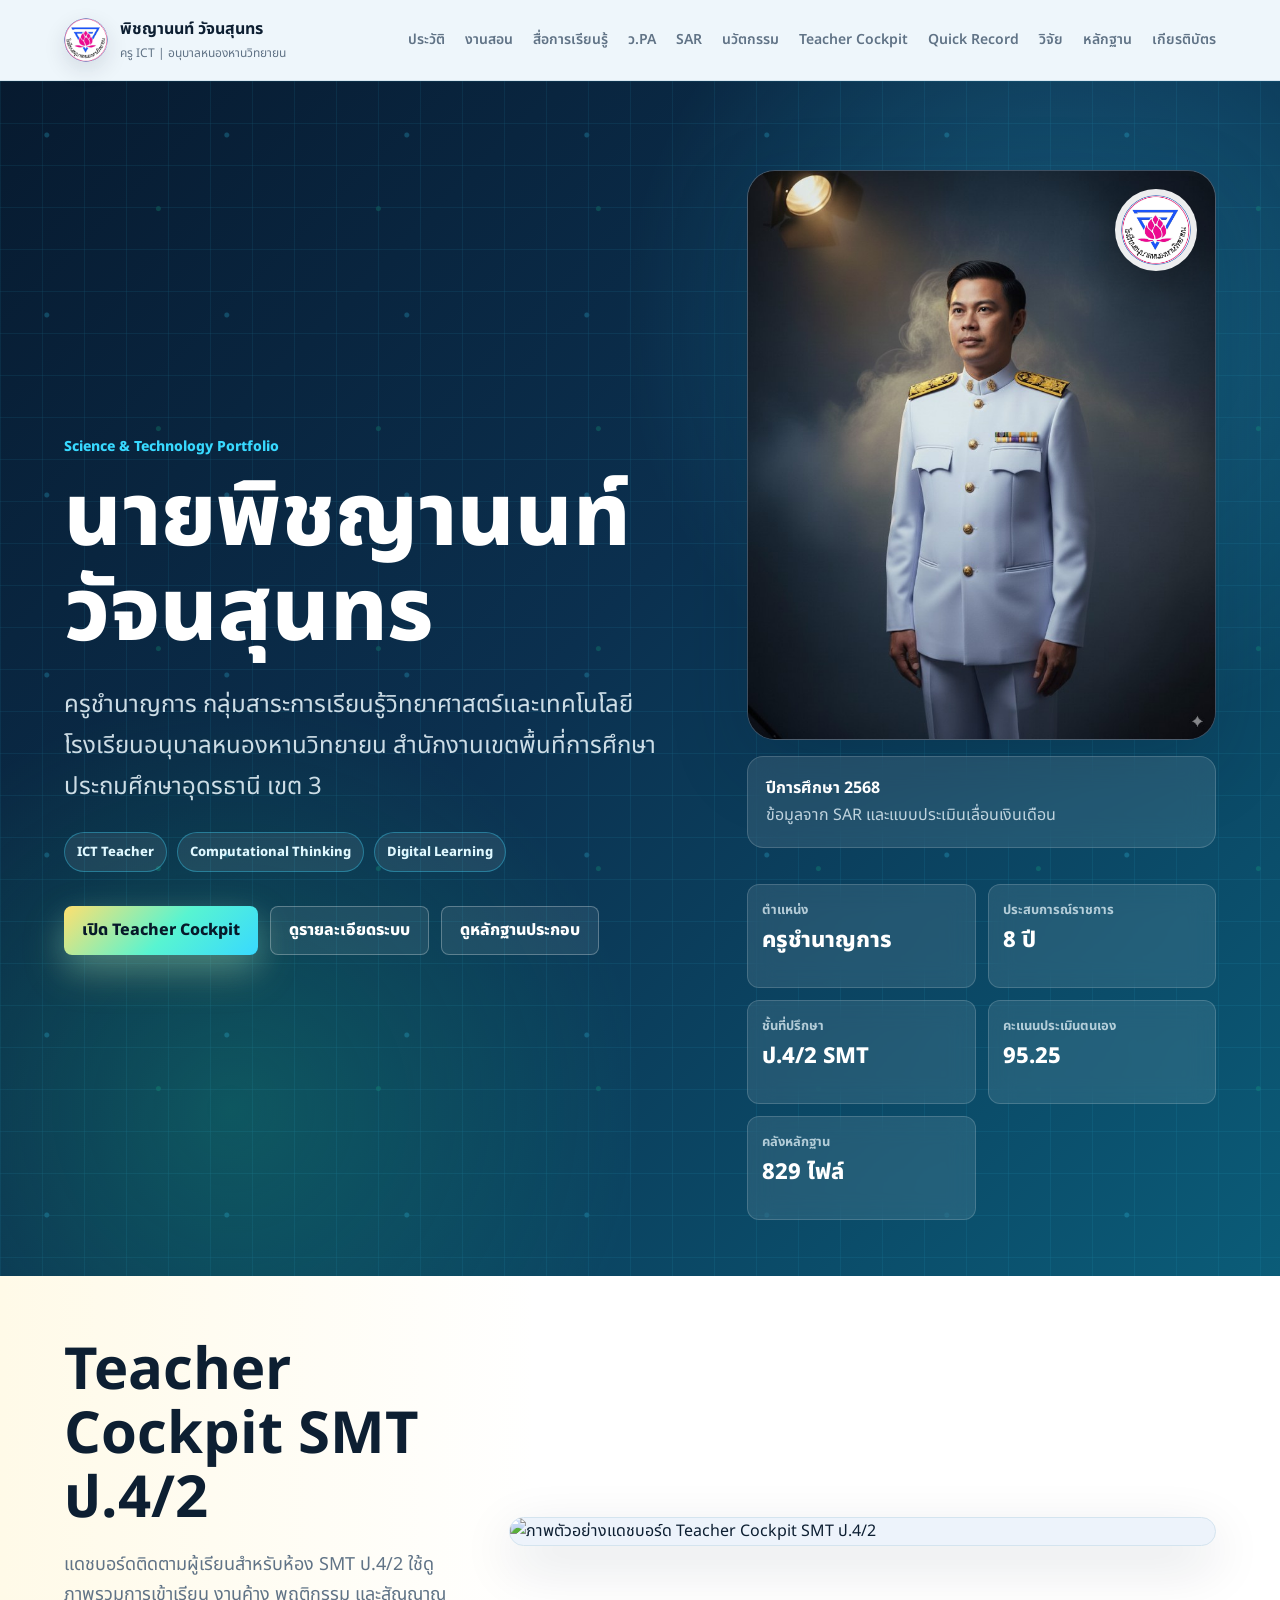
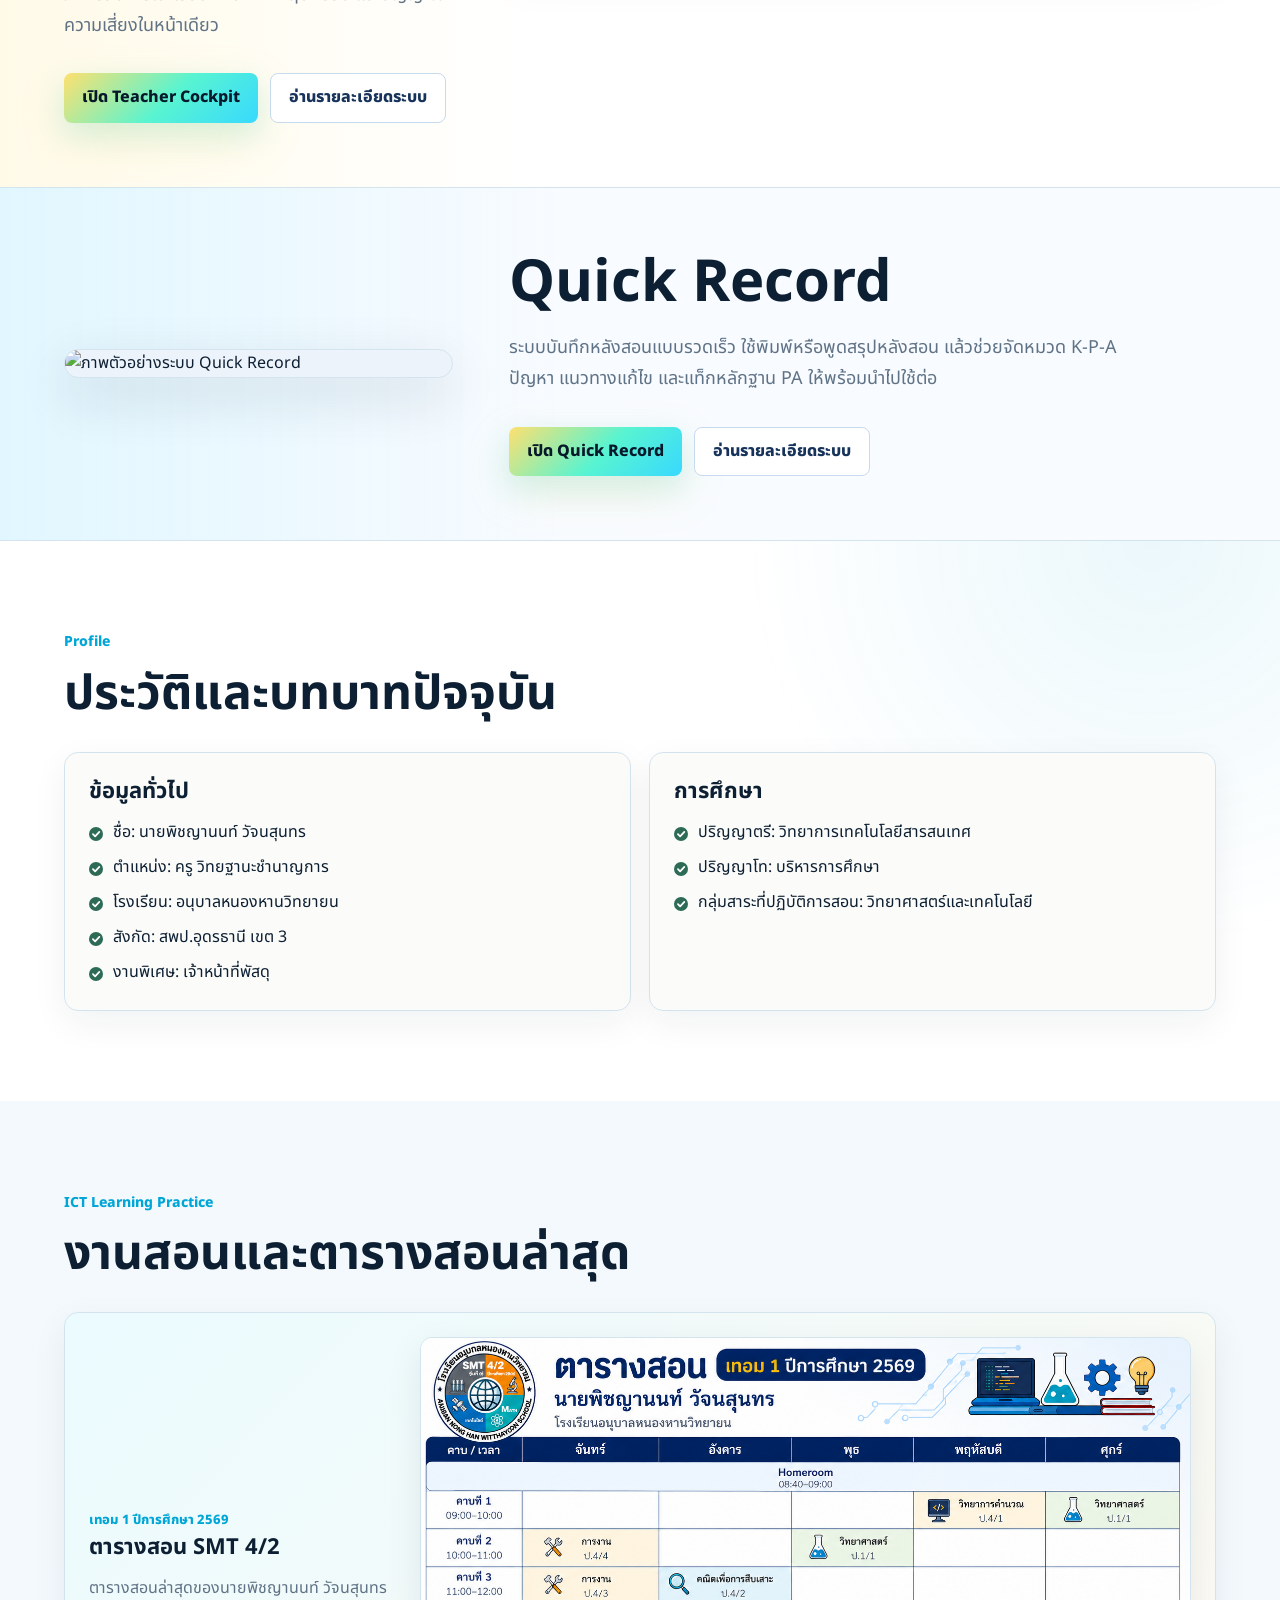
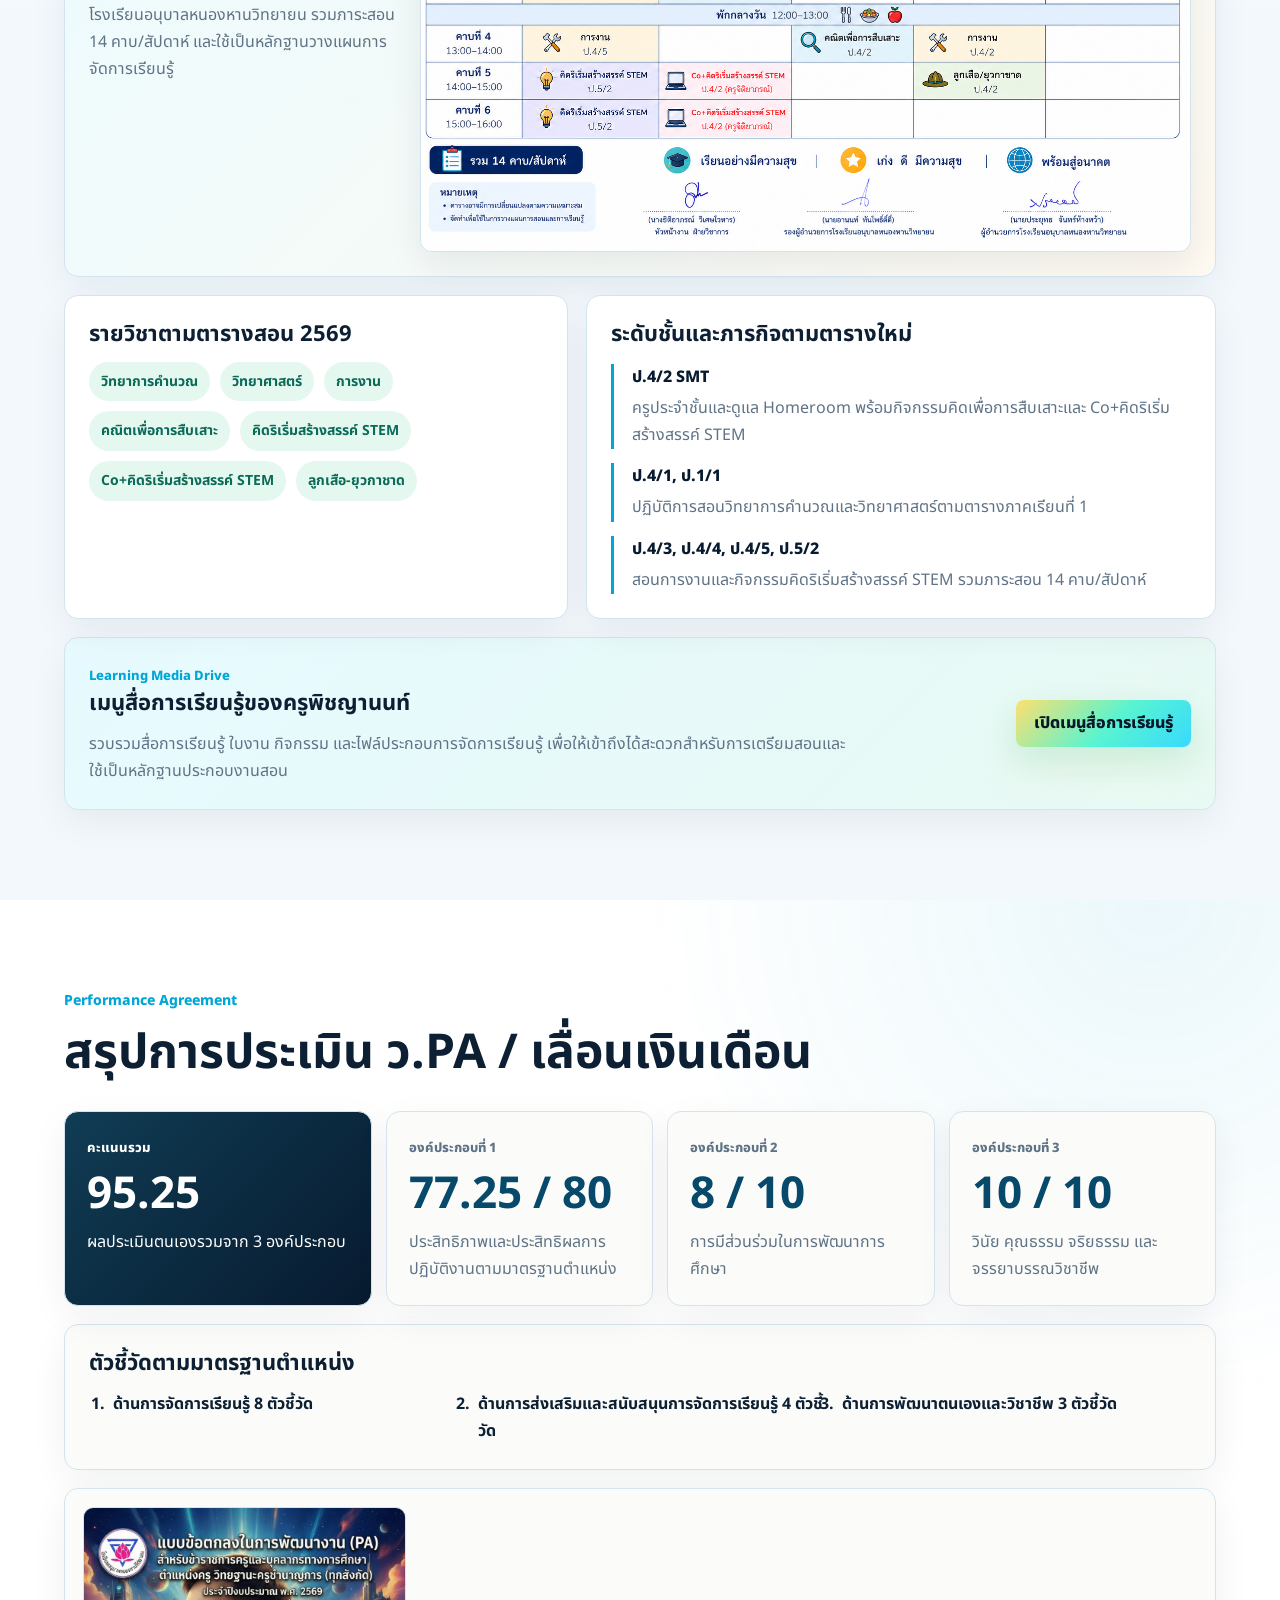
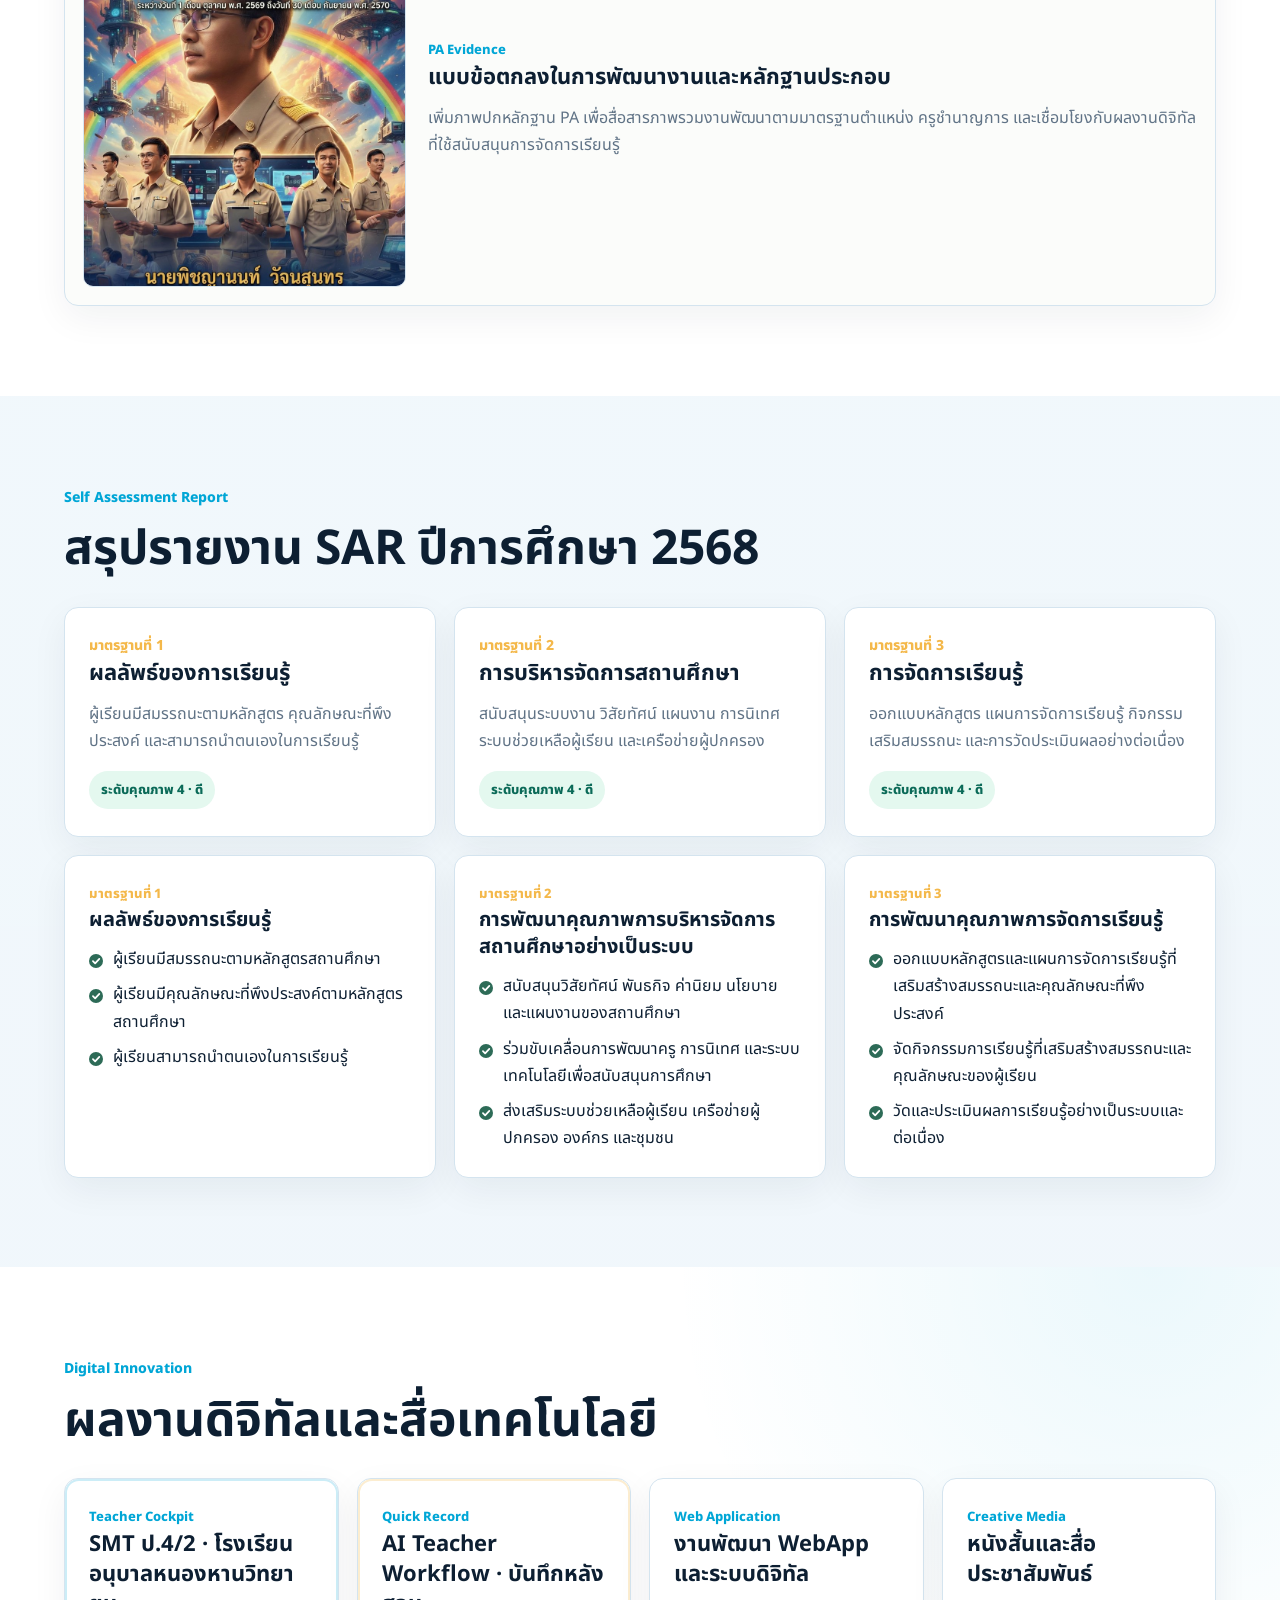
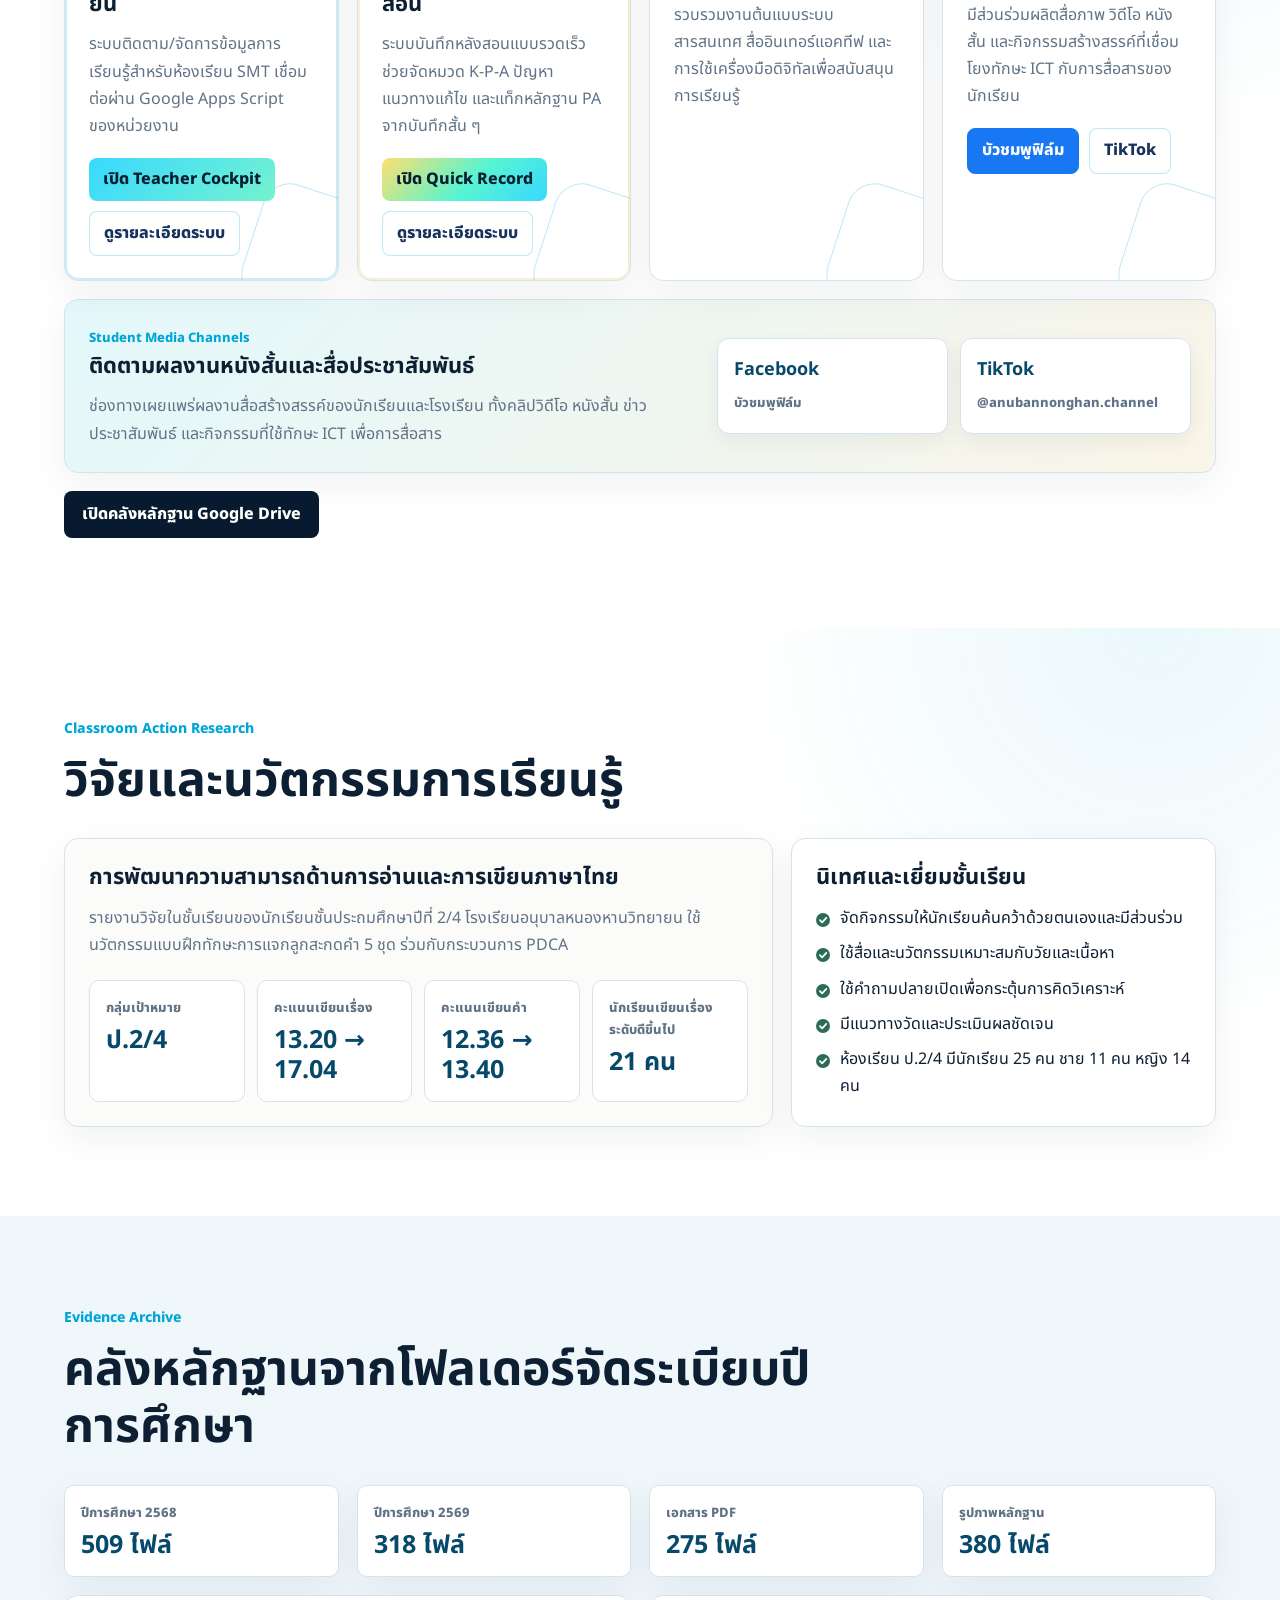
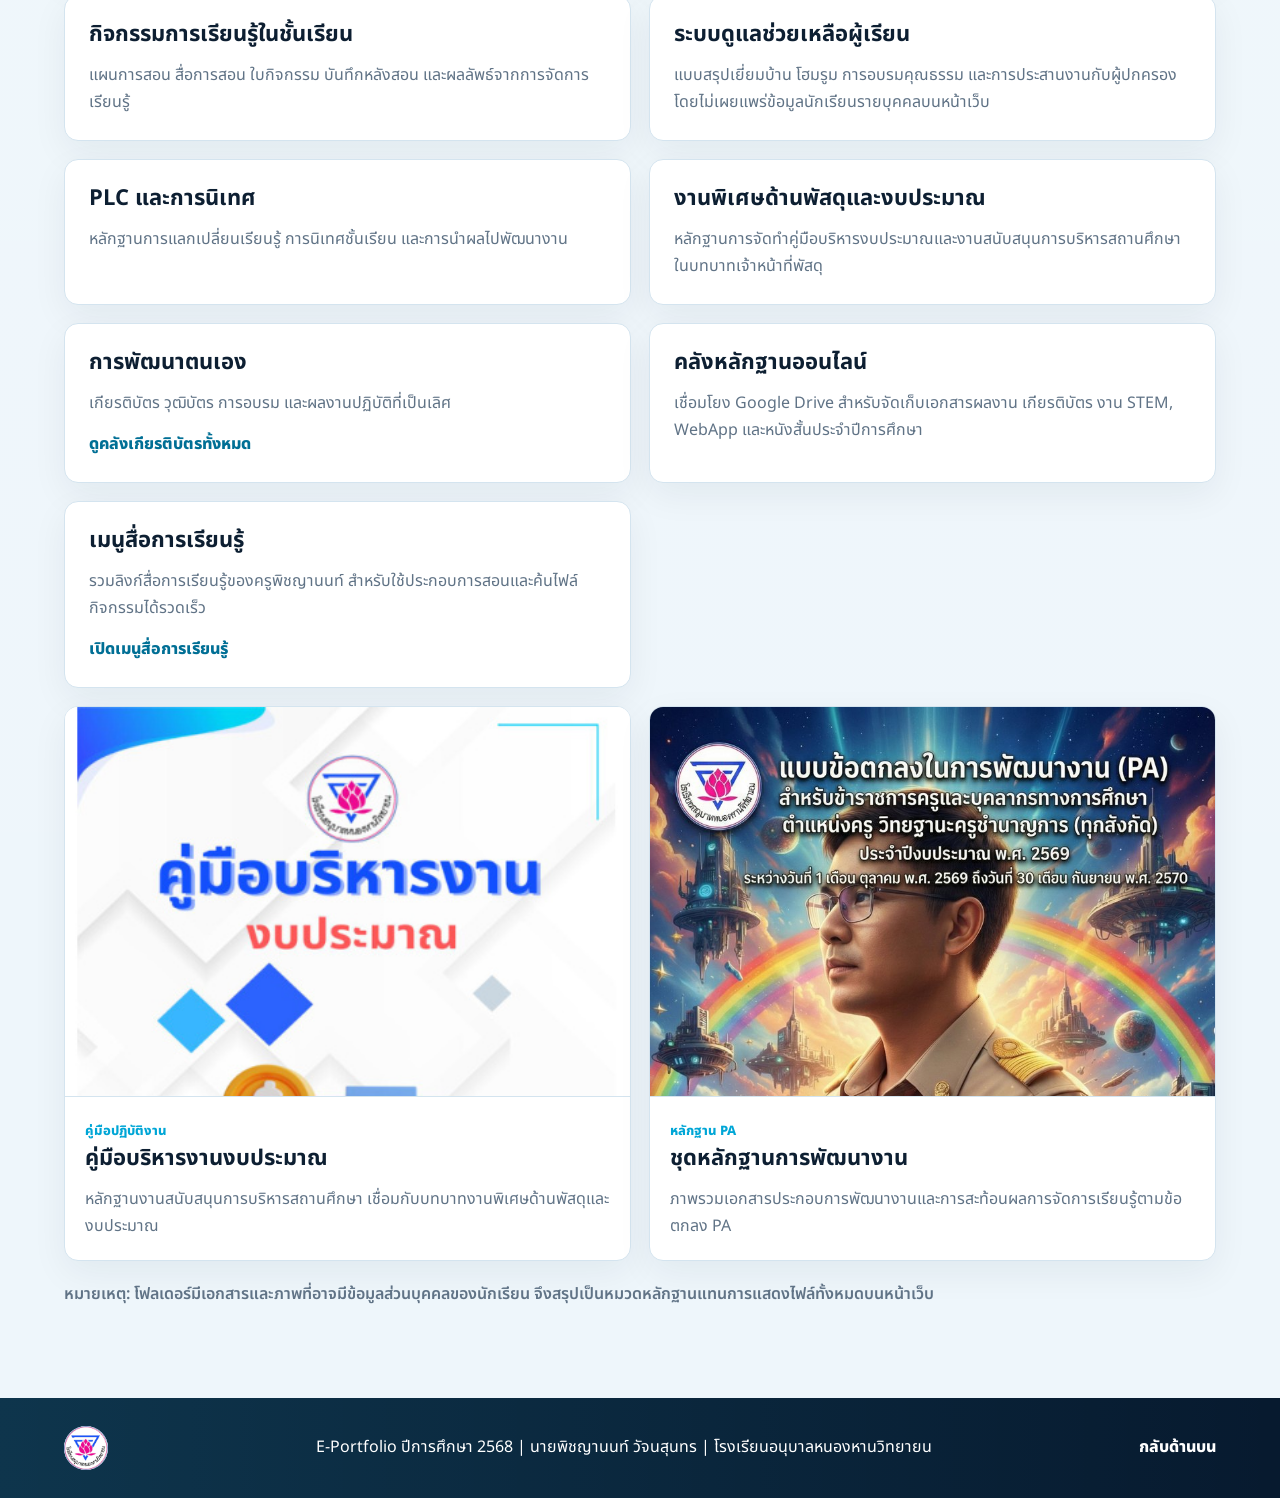
==== commit 19d11c2b: "Add learning media Drive menu" ====
--- a/index.html
+++ b/index.html
@@ -9,6 +9,18 @@
       content="แฟ้มสะสมงานอิเล็กทรอนิกส์และข้อมูล SAR/PA ปีการศึกษา 2568 ของนายพิชญานนท์ วัจนสุนทร"
     />
     <meta name="theme-color" content="#071a2f" />
+    <link rel="canonical" href="https://pichayanon89.github.io/SMT_2-4/" />
+    <meta property="og:type" content="website" />
+    <meta property="og:locale" content="th_TH" />
+    <meta property="og:title" content="E-Portfolio | พิชญานนท์ วัจนสุนทร" />
+    <meta property="og:description" content="แฟ้มสะสมงานอิเล็กทรอนิกส์ ครู ICT พร้อมผลงานดิจิทัล SAR/PA ตารางสอน เกียรติบัตร และหลักฐานประกอบ" />
+    <meta property="og:url" content="https://pichayanon89.github.io/SMT_2-4/" />
+    <meta property="og:image" content="https://pichayanon89.github.io/SMT_2-4/assets/og-image.jpg" />
+    <meta name="twitter:card" content="summary_large_image" />
+    <meta name="twitter:title" content="E-Portfolio | พิชญานนท์ วัจนสุนทร" />
+    <meta name="twitter:description" content="แฟ้มสะสมงานอิเล็กทรอนิกส์ ครู ICT พร้อมผลงานดิจิทัล SAR/PA ตารางสอน และเกียรติบัตร" />
+    <meta name="twitter:image" content="https://pichayanon89.github.io/SMT_2-4/assets/og-image.jpg" />
+    <link rel="icon" type="image/png" href="assets/school-logo.png" />
     <link rel="preconnect" href="https://fonts.googleapis.com" />
     <link rel="preconnect" href="https://fonts.gstatic.com" crossorigin />
     <link
@@ -29,6 +41,7 @@
       <nav class="nav" aria-label="เมนูหลัก">
         <a href="#profile">ประวัติ</a>
         <a href="#teaching">งานสอน</a>
+        <a href="#learning-media">สื่อการเรียนรู้</a>
         <a href="#pa">ว.PA</a>
         <a href="#sar">SAR</a>
         <a href="#innovation">นวัตกรรม</a>
@@ -56,7 +69,7 @@
             <span>Digital Learning</span>
           </div>
           <div class="hero-actions">
-            <a class="button primary cockpit-cta" href="https://script.google.com/a/macros/udonthani3.go.th/s/AKfycbz833jyCiG9Ym9F62Zz6P6R_0fb-Wr73dtIfARasummS_XTPFev3g6EJjS_lcOoB0Gs/exec" target="_blank" rel="noreferrer">เปิด Teacher Cockpit</a>
+            <a class="button primary cockpit-cta" href="https://pichayanon89.github.io/SMT_2-4/" target="_blank" rel="noreferrer">เปิด Teacher Cockpit</a>
             <a class="button secondary" href="teacher-cockpit.html">ดูรายละเอียดระบบ</a>
             <a class="button secondary" href="#evidence">ดูหลักฐานประกอบ</a>
           </div>
@@ -105,7 +118,7 @@
             และสัญญาณความเสี่ยงในหน้าเดียว
           </p>
           <div class="cockpit-actions">
-            <a class="button primary cockpit-cta" href="https://script.google.com/a/macros/udonthani3.go.th/s/AKfycbz833jyCiG9Ym9F62Zz6P6R_0fb-Wr73dtIfARasummS_XTPFev3g6EJjS_lcOoB0Gs/exec" target="_blank" rel="noreferrer">เปิด Teacher Cockpit</a>
+            <a class="button primary cockpit-cta" href="https://pichayanon89.github.io/SMT_2-4/" target="_blank" rel="noreferrer">เปิด Teacher Cockpit</a>
             <a class="button secondary light" href="teacher-cockpit.html">อ่านรายละเอียดระบบ</a>
           </div>
         </div>
@@ -185,7 +198,7 @@
               <span>ลูกเสือ-ยุวกาชาด</span>
             </div>
           </article>
-          <article class="timeline">
+          <article class="timeline" id="learning-media">
             <h3>ระดับชั้นและภารกิจตามตารางใหม่</h3>
             <div class="timeline-item">
               <span>ป.4/2 SMT</span>
@@ -200,6 +213,19 @@
               <p>สอนการงานและกิจกรรมคิดริเริ่มสร้างสรรค์ STEM รวมภาระสอน 14 คาบ/สัปดาห์</p>
             </div>
           </article>
+        </div>
+        <div class="learning-media-panel">
+          <div>
+            <span>Learning Media Drive</span>
+            <h3>เมนูสื่อการเรียนรู้ของครูพิชญานนท์</h3>
+            <p>
+              รวบรวมสื่อการเรียนรู้ ใบงาน กิจกรรม และไฟล์ประกอบการจัดการเรียนรู้
+              เพื่อให้เข้าถึงได้สะดวกสำหรับการเตรียมสอนและใช้เป็นหลักฐานประกอบงานสอน
+            </p>
+          </div>
+          <a class="button primary cockpit-cta" href="https://drive.google.com/drive/folders/1qFc3DKwR-usZ_2Tt2fElB3EMbRl0qjNE?usp=sharing" target="_blank" rel="noreferrer">
+            เปิดเมนูสื่อการเรียนรู้
+          </a>
         </div>
       </section>
 
@@ -324,7 +350,7 @@
             <h3>SMT ป.4/2 · โรงเรียนอนุบาลหนองหานวิทยายน</h3>
             <p>ระบบติดตาม/จัดการข้อมูลการเรียนรู้สำหรับห้องเรียน SMT เชื่อมต่อผ่าน Google Apps Script ของหน่วยงาน</p>
             <div class="cockpit-card-actions">
-              <a href="https://script.google.com/a/macros/udonthani3.go.th/s/AKfycbz833jyCiG9Ym9F62Zz6P6R_0fb-Wr73dtIfARasummS_XTPFev3g6EJjS_lcOoB0Gs/exec" target="_blank" rel="noreferrer">
+              <a href="https://pichayanon89.github.io/SMT_2-4/" target="_blank" rel="noreferrer">
                 เปิด Teacher Cockpit
               </a>
               <a href="teacher-cockpit.html">
@@ -478,6 +504,11 @@
             <h3>คลังหลักฐานออนไลน์</h3>
             <p>เชื่อมโยง Google Drive สำหรับจัดเก็บเอกสารผลงาน เกียรติบัตร งาน STEM, WebApp และหนังสั้นประจำปีการศึกษา</p>
           </article>
+          <article>
+            <h3>เมนูสื่อการเรียนรู้</h3>
+            <p>รวมลิงก์สื่อการเรียนรู้ของครูพิชญานนท์ สำหรับใช้ประกอบการสอนและค้นไฟล์กิจกรรมได้รวดเร็ว</p>
+            <a class="text-link" href="https://drive.google.com/drive/folders/1qFc3DKwR-usZ_2Tt2fElB3EMbRl0qjNE?usp=sharing" target="_blank" rel="noreferrer">เปิดเมนูสื่อการเรียนรู้</a>
+          </article>
         </div>
         <div class="evidence-media-grid">
           <article>
--- a/styles.css
+++ b/styles.css
@@ -474,6 +474,37 @@
   box-shadow: 0 12px 36px rgba(7, 26, 47, 0.08);
 }
 
+.learning-media-panel {
+  display: flex;
+  align-items: center;
+  justify-content: space-between;
+  gap: 18px;
+  margin-top: 18px;
+  padding: 24px;
+  border: 1px solid var(--line);
+  border-radius: 14px;
+  background:
+    linear-gradient(135deg, rgba(56, 217, 255, 0.12), rgba(25, 197, 138, 0.1)),
+    #fff;
+  box-shadow: 0 12px 36px rgba(7, 26, 47, 0.06);
+}
+
+.learning-media-panel span {
+  color: var(--accent);
+  font-size: 13px;
+  font-weight: 800;
+}
+
+.learning-media-panel p {
+  max-width: 760px;
+  margin: 0;
+  color: var(--muted);
+}
+
+.learning-media-panel .button {
+  flex: 0 0 auto;
+}
+
 .tag-list {
   display: flex;
   flex-wrap: wrap;
@@ -1272,4 +1303,9 @@
     align-items: flex-start;
     flex-direction: column;
   }
-}
+
+  .learning-media-panel {
+    align-items: flex-start;
+    flex-direction: column;
+  }
+}
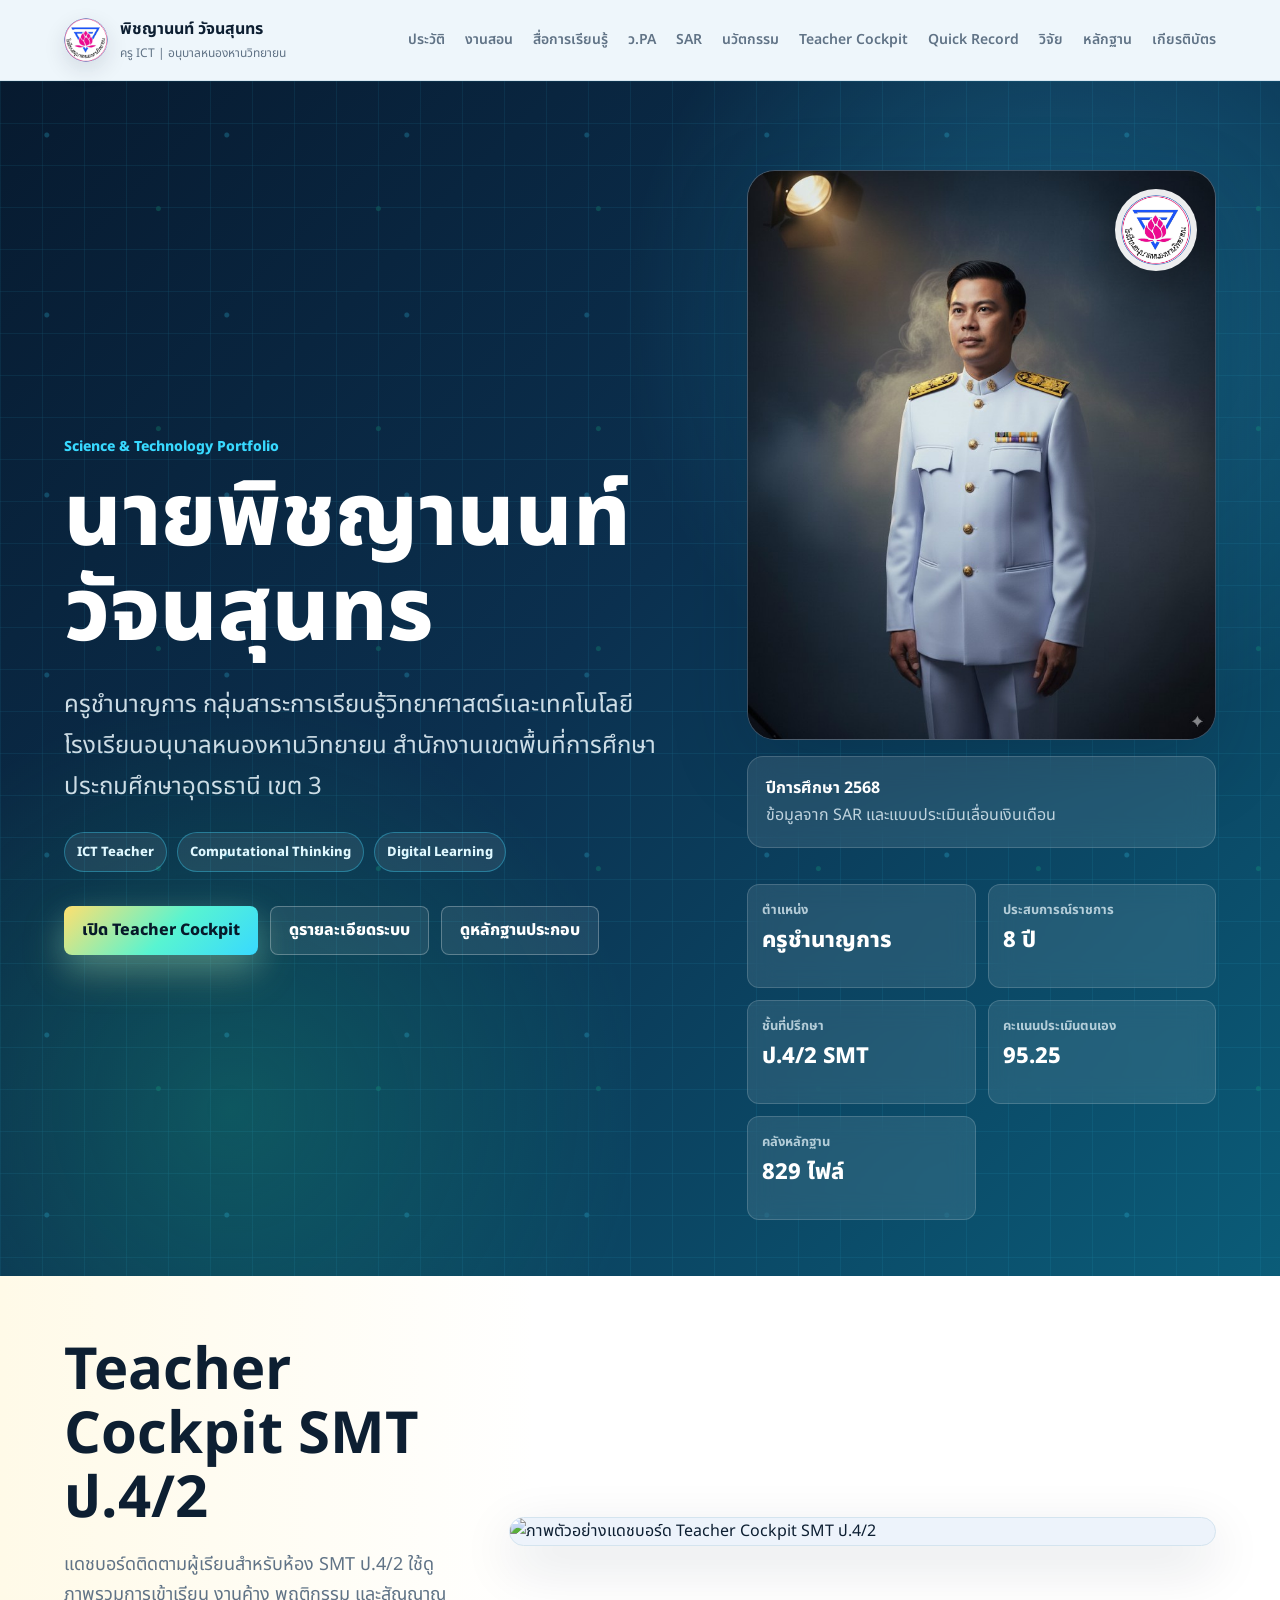
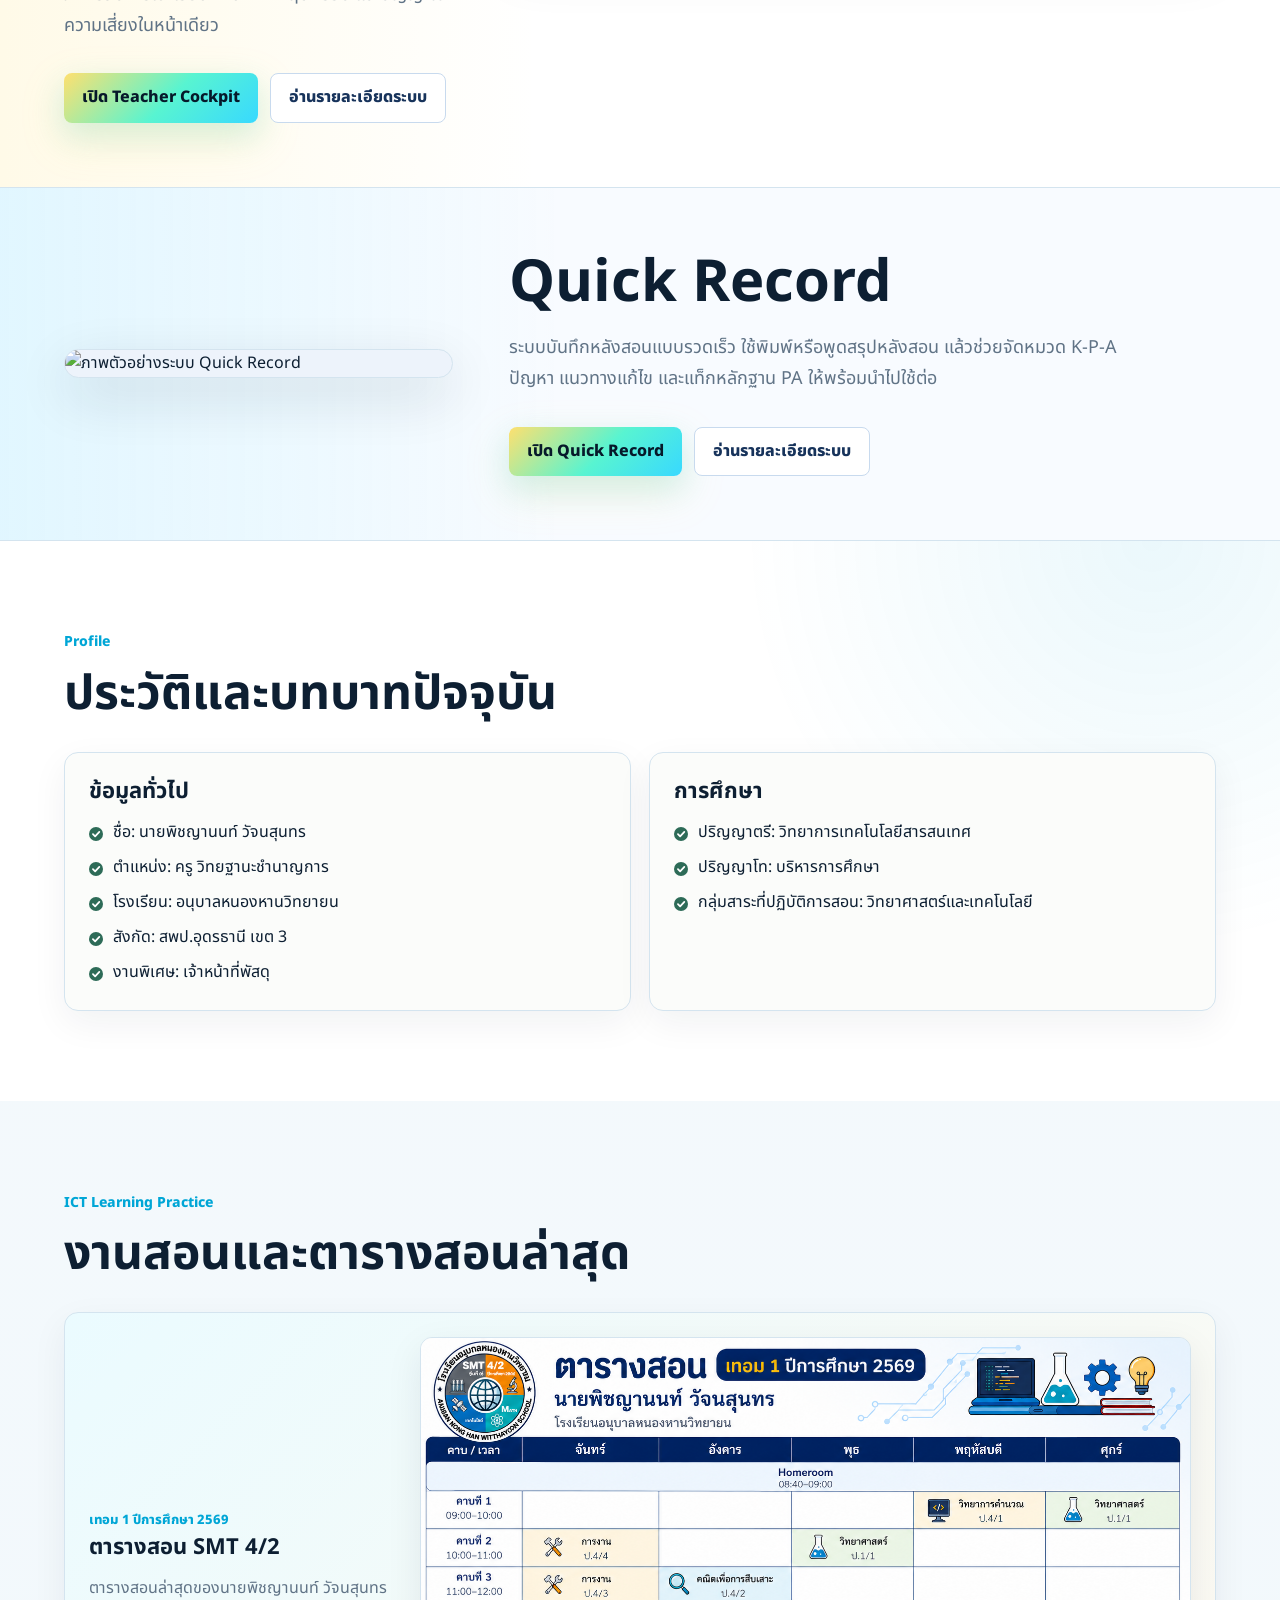
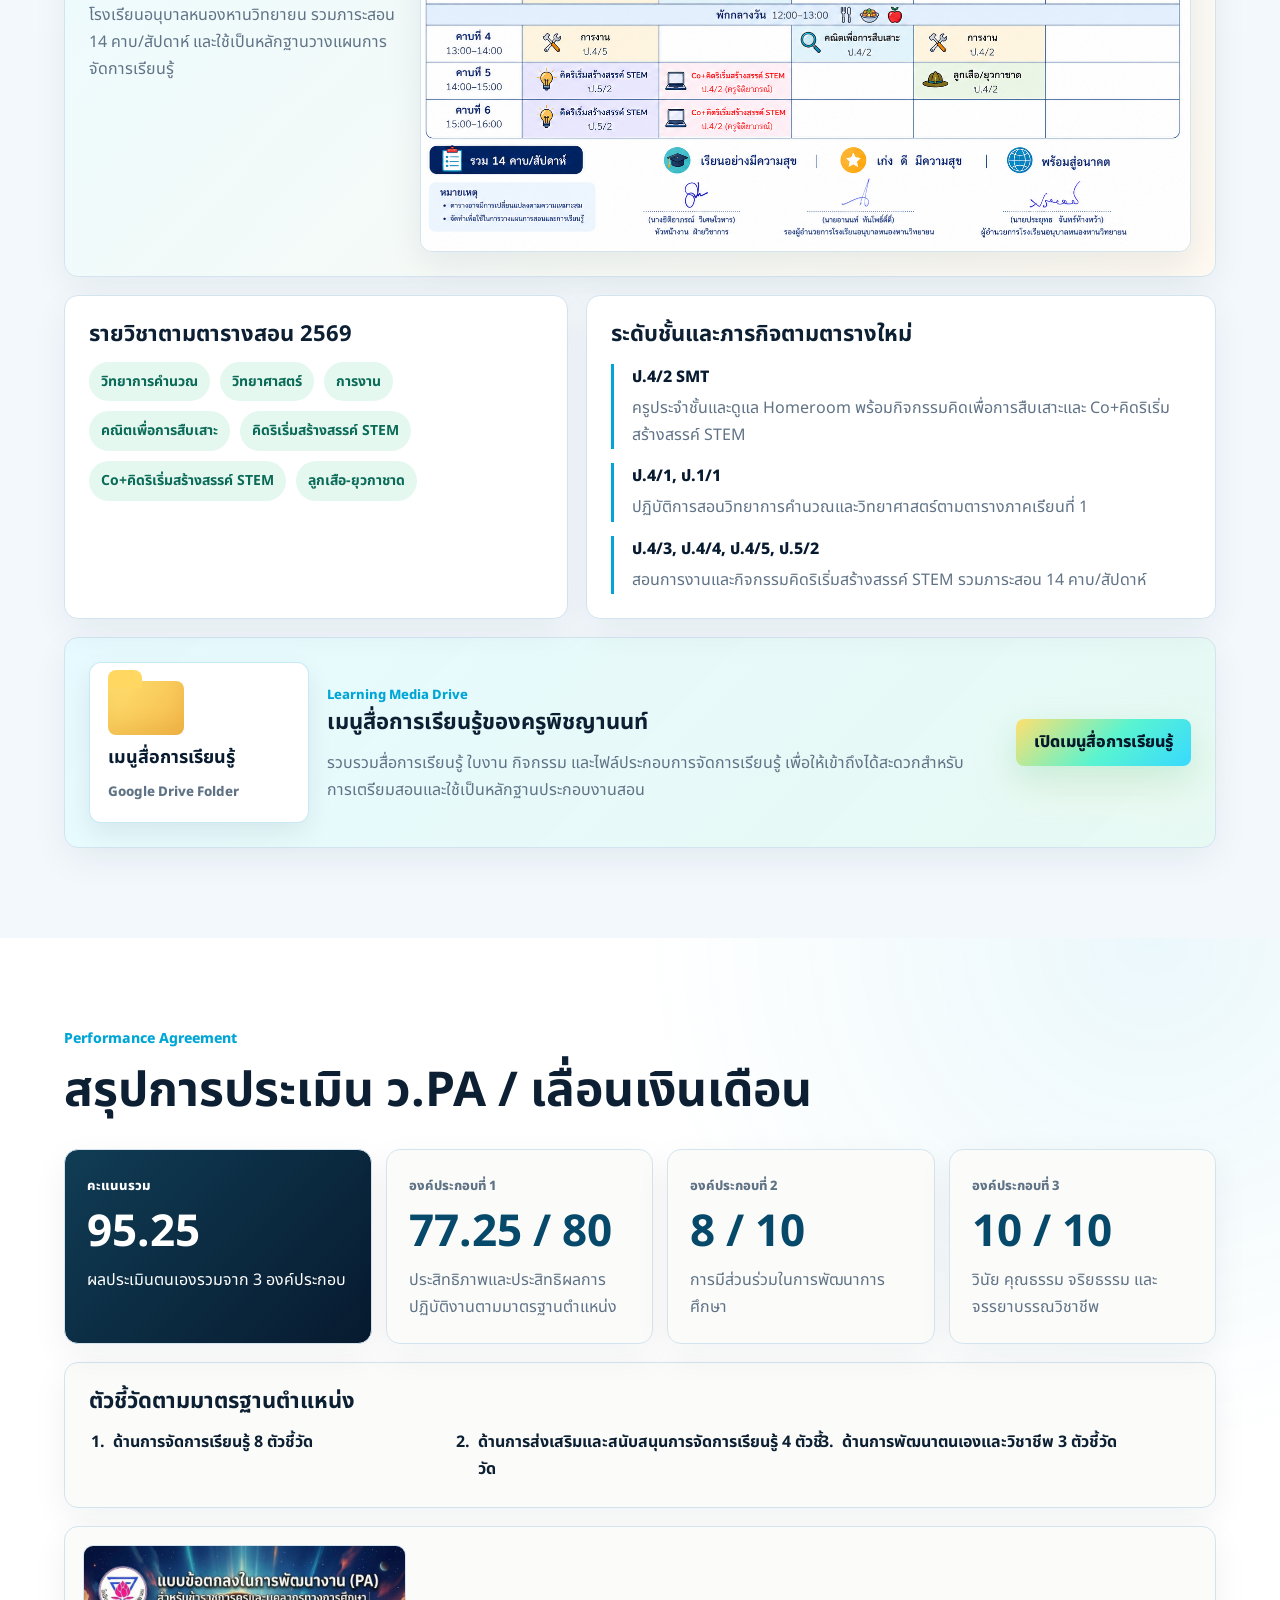
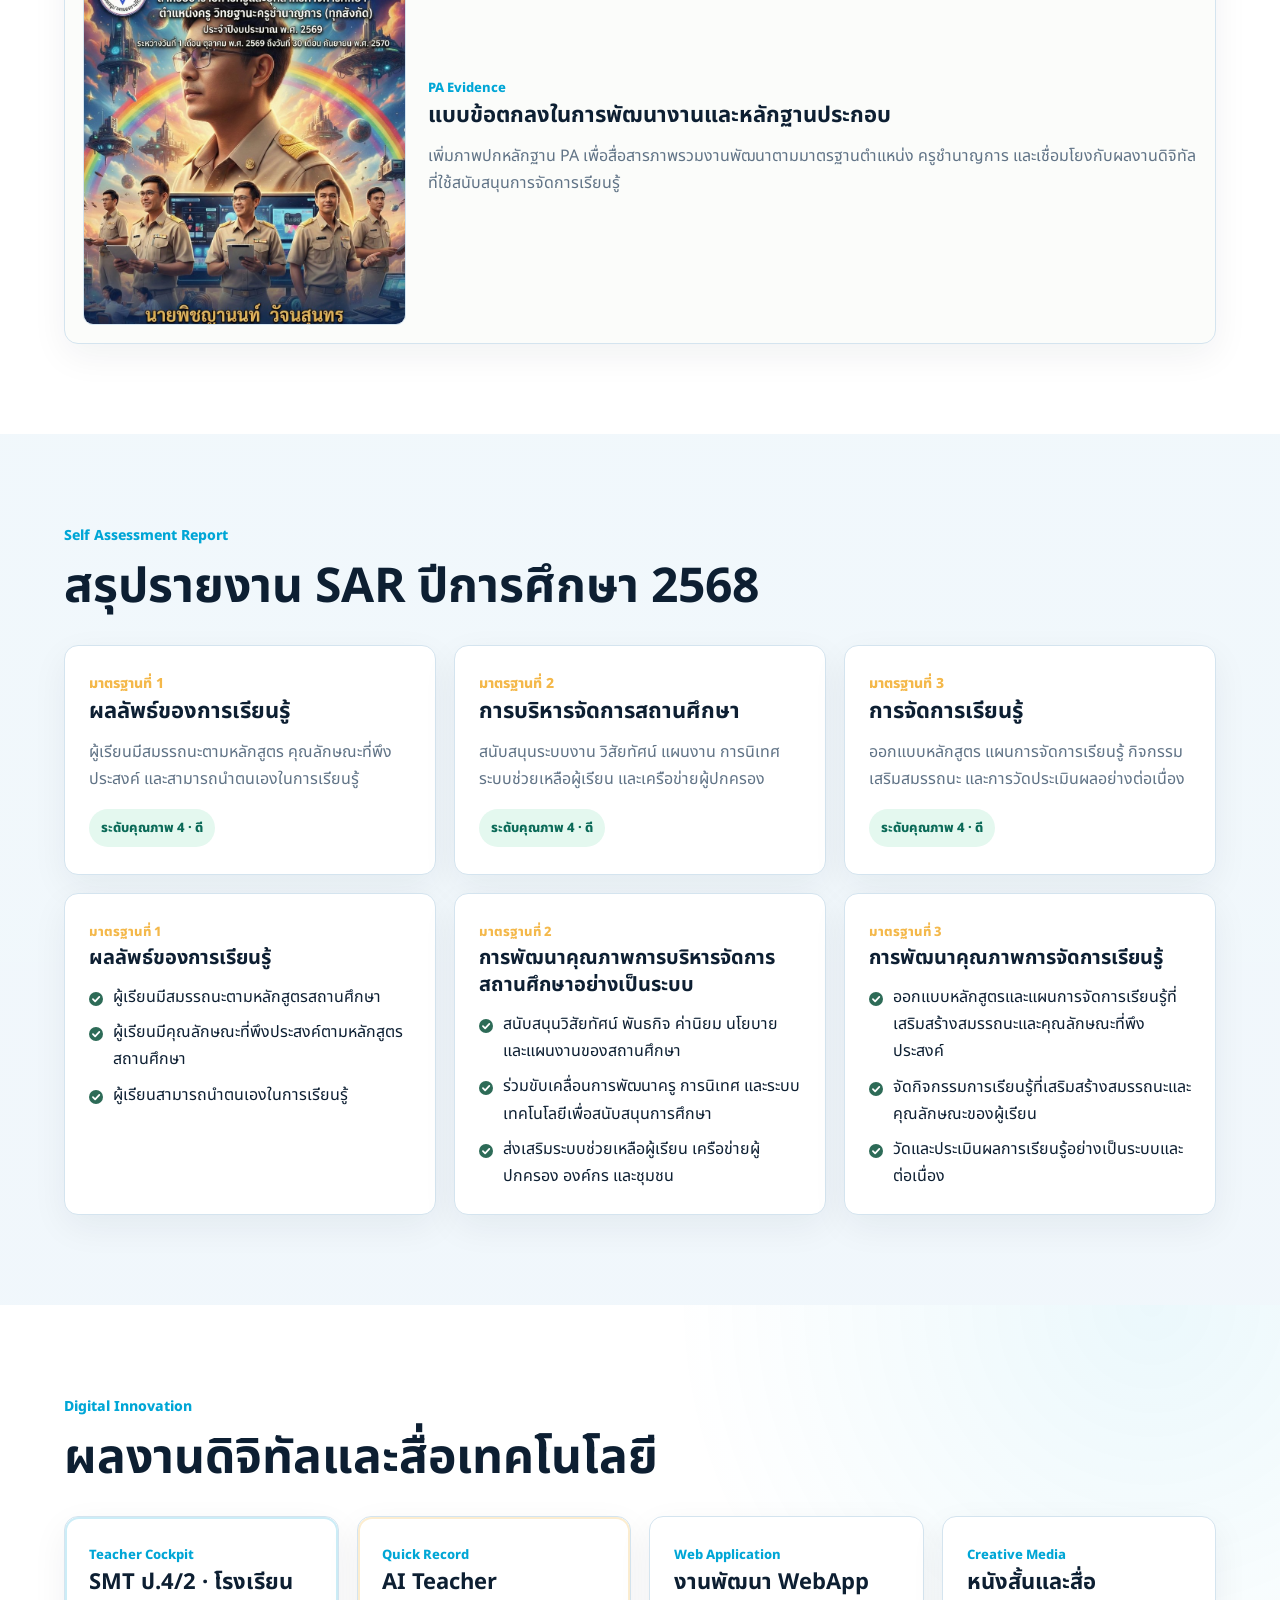
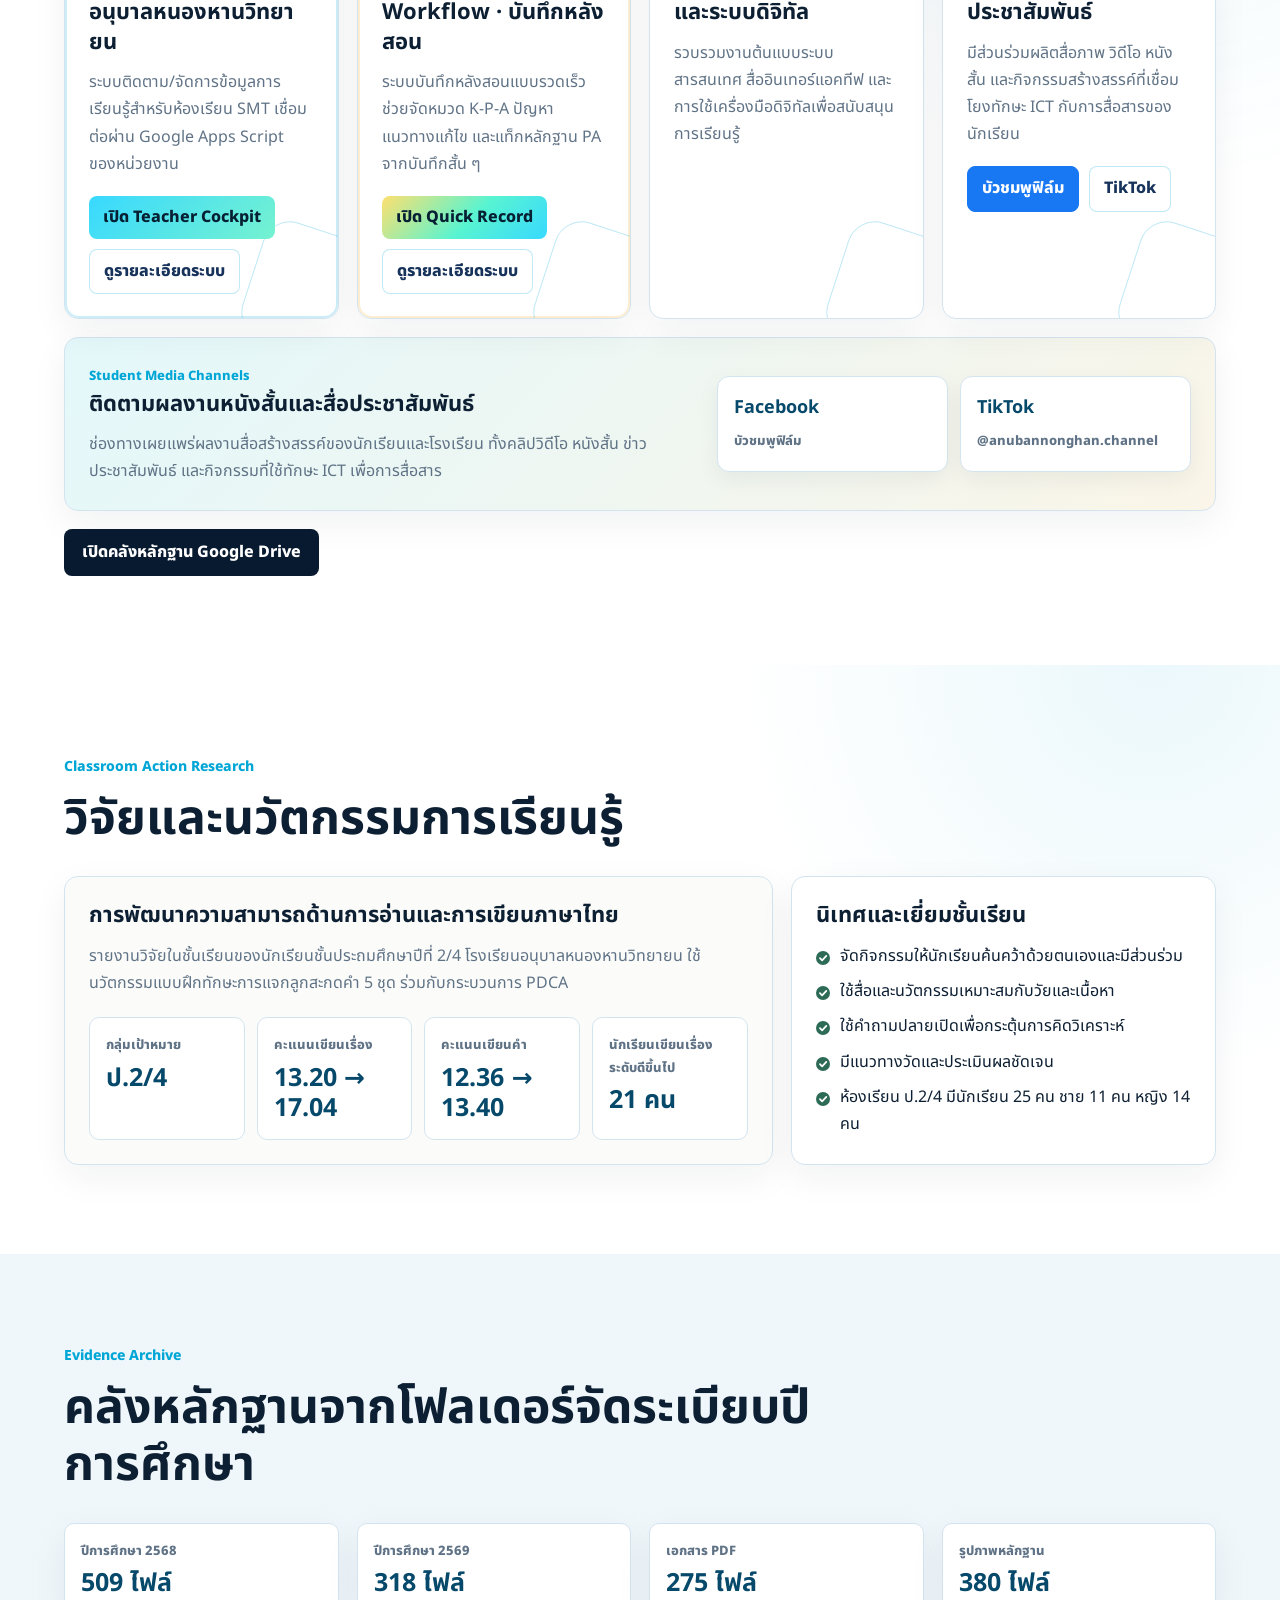
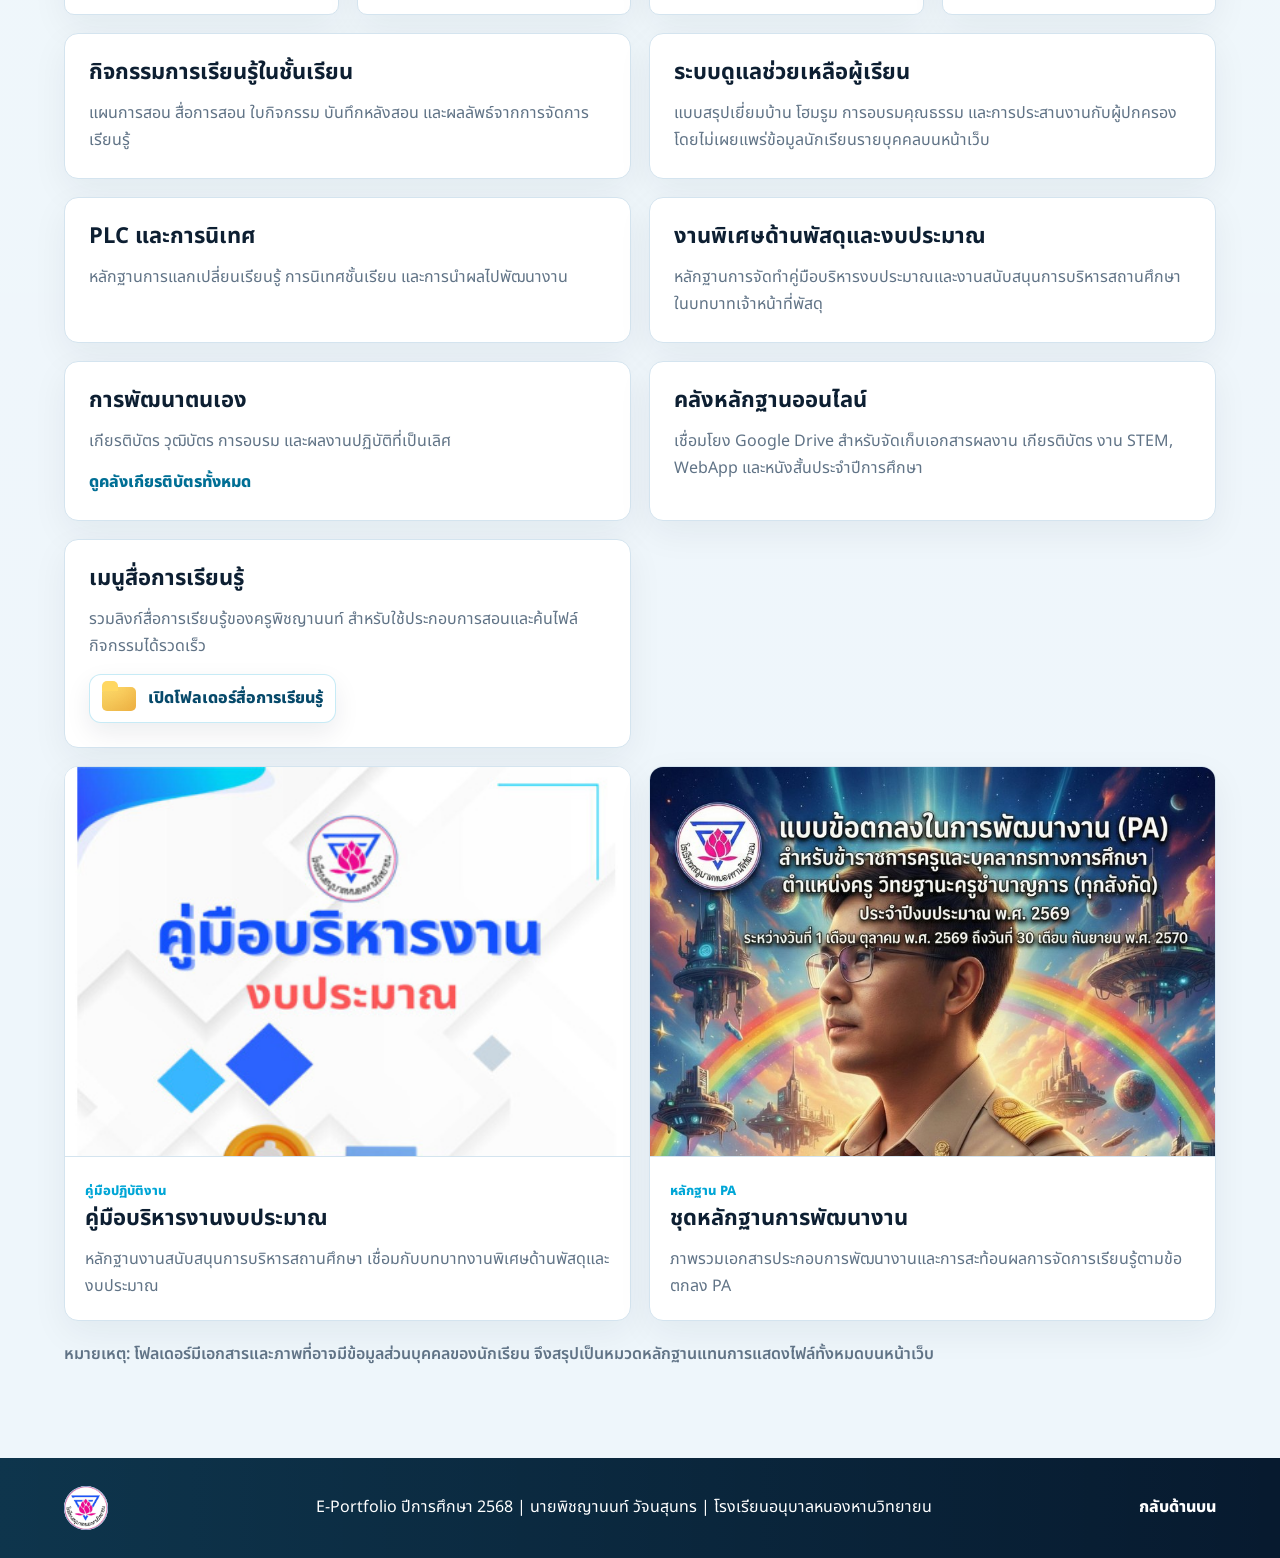
==== commit f252563a: "Show learning media as Drive folder" ====
--- a/index.html
+++ b/index.html
@@ -215,6 +215,11 @@
           </article>
         </div>
         <div class="learning-media-panel">
+          <a class="folder-tile" href="https://drive.google.com/drive/folders/1qFc3DKwR-usZ_2Tt2fElB3EMbRl0qjNE?usp=sharing" target="_blank" rel="noreferrer" aria-label="เปิดโฟลเดอร์เมนูสื่อการเรียนรู้ของครูพิชญานนท์">
+            <span class="folder-icon" aria-hidden="true"></span>
+            <strong>เมนูสื่อการเรียนรู้</strong>
+            <small>Google Drive Folder</small>
+          </a>
           <div>
             <span>Learning Media Drive</span>
             <h3>เมนูสื่อการเรียนรู้ของครูพิชญานนท์</h3>
@@ -507,7 +512,10 @@
           <article>
             <h3>เมนูสื่อการเรียนรู้</h3>
             <p>รวมลิงก์สื่อการเรียนรู้ของครูพิชญานนท์ สำหรับใช้ประกอบการสอนและค้นไฟล์กิจกรรมได้รวดเร็ว</p>
-            <a class="text-link" href="https://drive.google.com/drive/folders/1qFc3DKwR-usZ_2Tt2fElB3EMbRl0qjNE?usp=sharing" target="_blank" rel="noreferrer">เปิดเมนูสื่อการเรียนรู้</a>
+            <a class="folder-link" href="https://drive.google.com/drive/folders/1qFc3DKwR-usZ_2Tt2fElB3EMbRl0qjNE?usp=sharing" target="_blank" rel="noreferrer">
+              <span class="folder-icon small" aria-hidden="true"></span>
+              <span>เปิดโฟลเดอร์สื่อการเรียนรู้</span>
+            </a>
           </article>
         </div>
         <div class="evidence-media-grid">
--- a/styles.css
+++ b/styles.css
@@ -475,9 +475,9 @@
 }
 
 .learning-media-panel {
-  display: flex;
-  align-items: center;
-  justify-content: space-between;
+  display: grid;
+  grid-template-columns: 220px minmax(0, 1fr) auto;
+  align-items: center;
   gap: 18px;
   margin-top: 18px;
   padding: 24px;
@@ -503,6 +503,76 @@
 
 .learning-media-panel .button {
   flex: 0 0 auto;
+}
+
+.folder-tile,
+.folder-link {
+  display: inline-flex;
+  align-items: center;
+  gap: 12px;
+  border: 1px solid rgba(0, 166, 214, 0.22);
+  border-radius: 12px;
+  background: #fff;
+  box-shadow: 0 10px 26px rgba(7, 26, 47, 0.08);
+}
+
+.folder-tile {
+  flex-direction: column;
+  align-items: flex-start;
+  min-height: 150px;
+  padding: 18px;
+}
+
+.folder-tile strong {
+  color: var(--accent-dark);
+  font-size: 18px;
+  line-height: 1.25;
+}
+
+.folder-tile small {
+  color: var(--muted);
+  font-weight: 800;
+}
+
+.folder-link {
+  margin-top: 14px;
+  padding: 10px 12px;
+  color: #06496a;
+  font-weight: 800;
+}
+
+.folder-icon {
+  position: relative;
+  display: inline-block;
+  width: 76px;
+  height: 54px;
+  border-radius: 8px;
+  background: linear-gradient(135deg, #ffe06f, #f4b84a);
+  box-shadow: inset 0 -10px 18px rgba(177, 107, 0, 0.12);
+}
+
+.folder-icon::before {
+  content: "";
+  position: absolute;
+  left: 0;
+  top: -11px;
+  width: 34px;
+  height: 18px;
+  border-radius: 8px 8px 0 0;
+  background: #ffd761;
+}
+
+.folder-icon.small {
+  width: 34px;
+  height: 24px;
+  border-radius: 5px;
+}
+
+.folder-icon.small::before {
+  top: -6px;
+  width: 16px;
+  height: 10px;
+  border-radius: 5px 5px 0 0;
 }
 
 .tag-list {
@@ -1305,7 +1375,7 @@
   }
 
   .learning-media-panel {
-    align-items: flex-start;
-    flex-direction: column;
+    align-items: stretch;
+    grid-template-columns: 1fr;
   }
 }
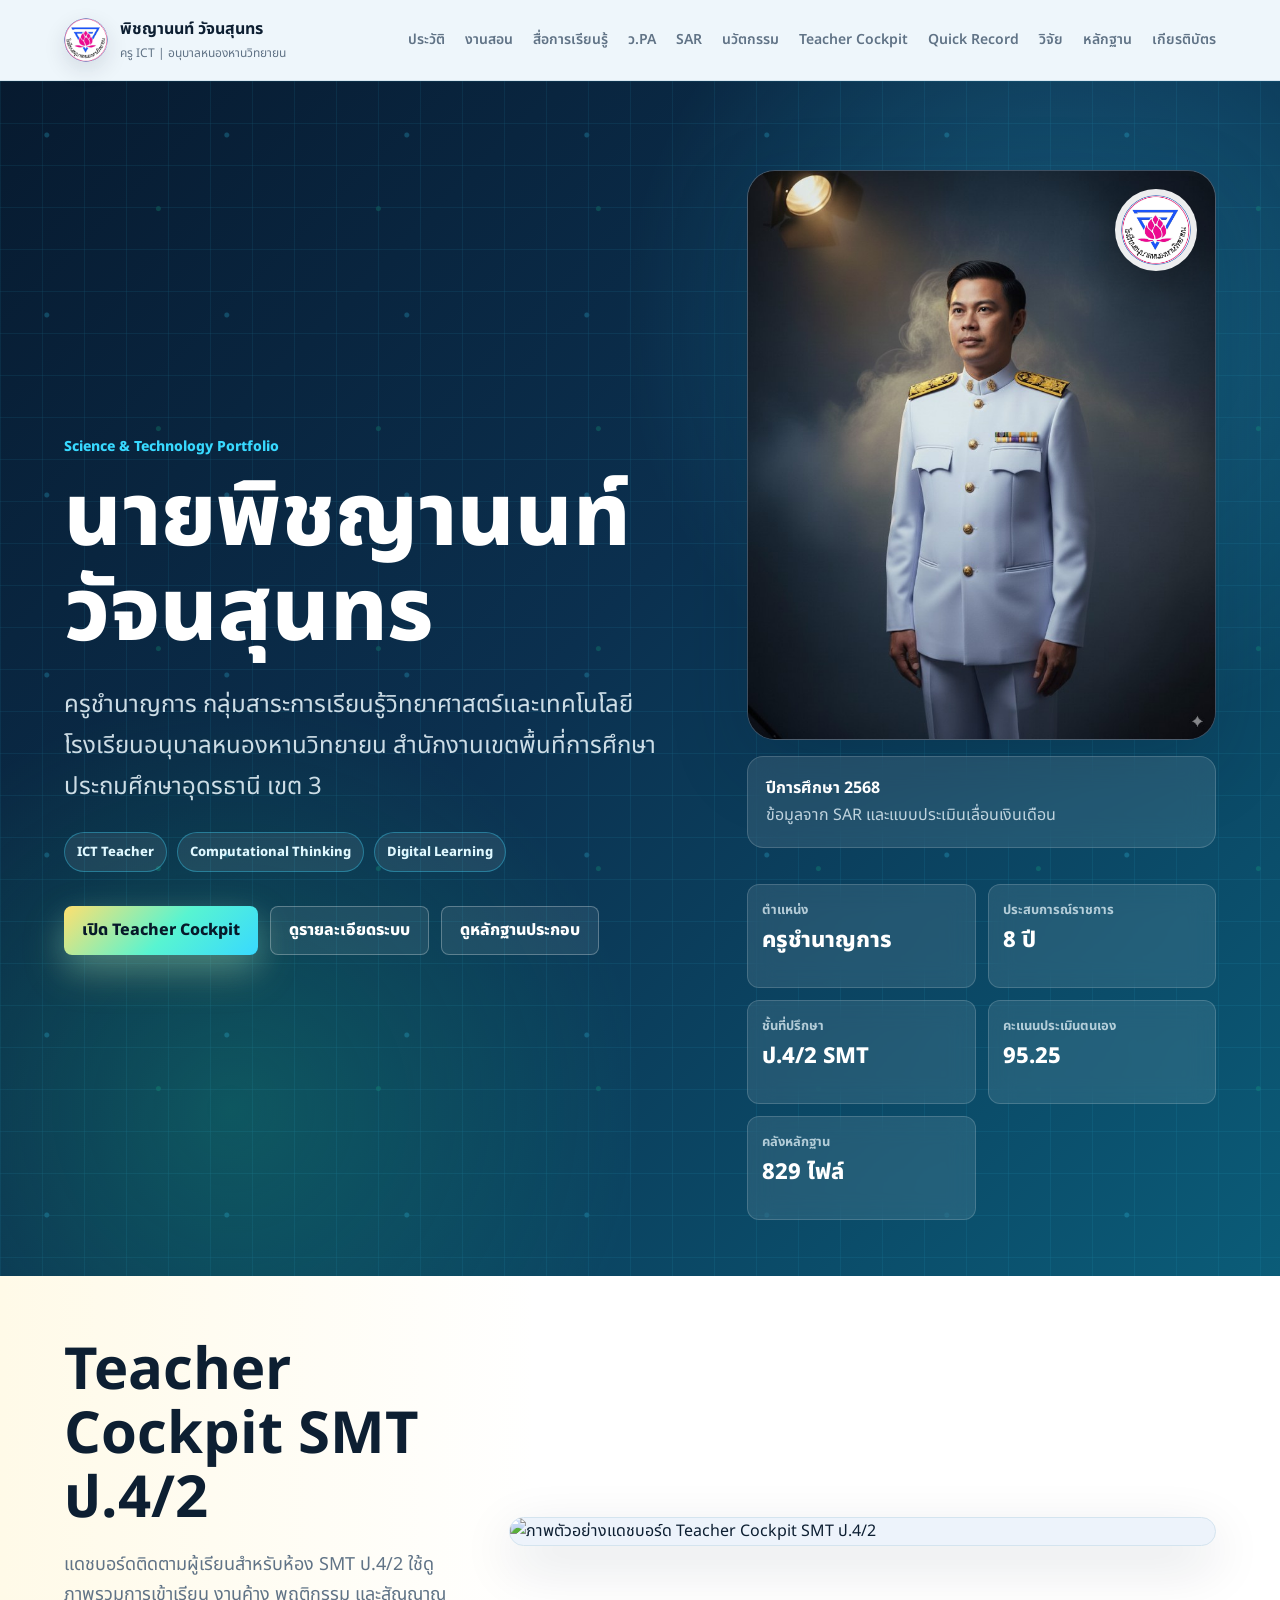
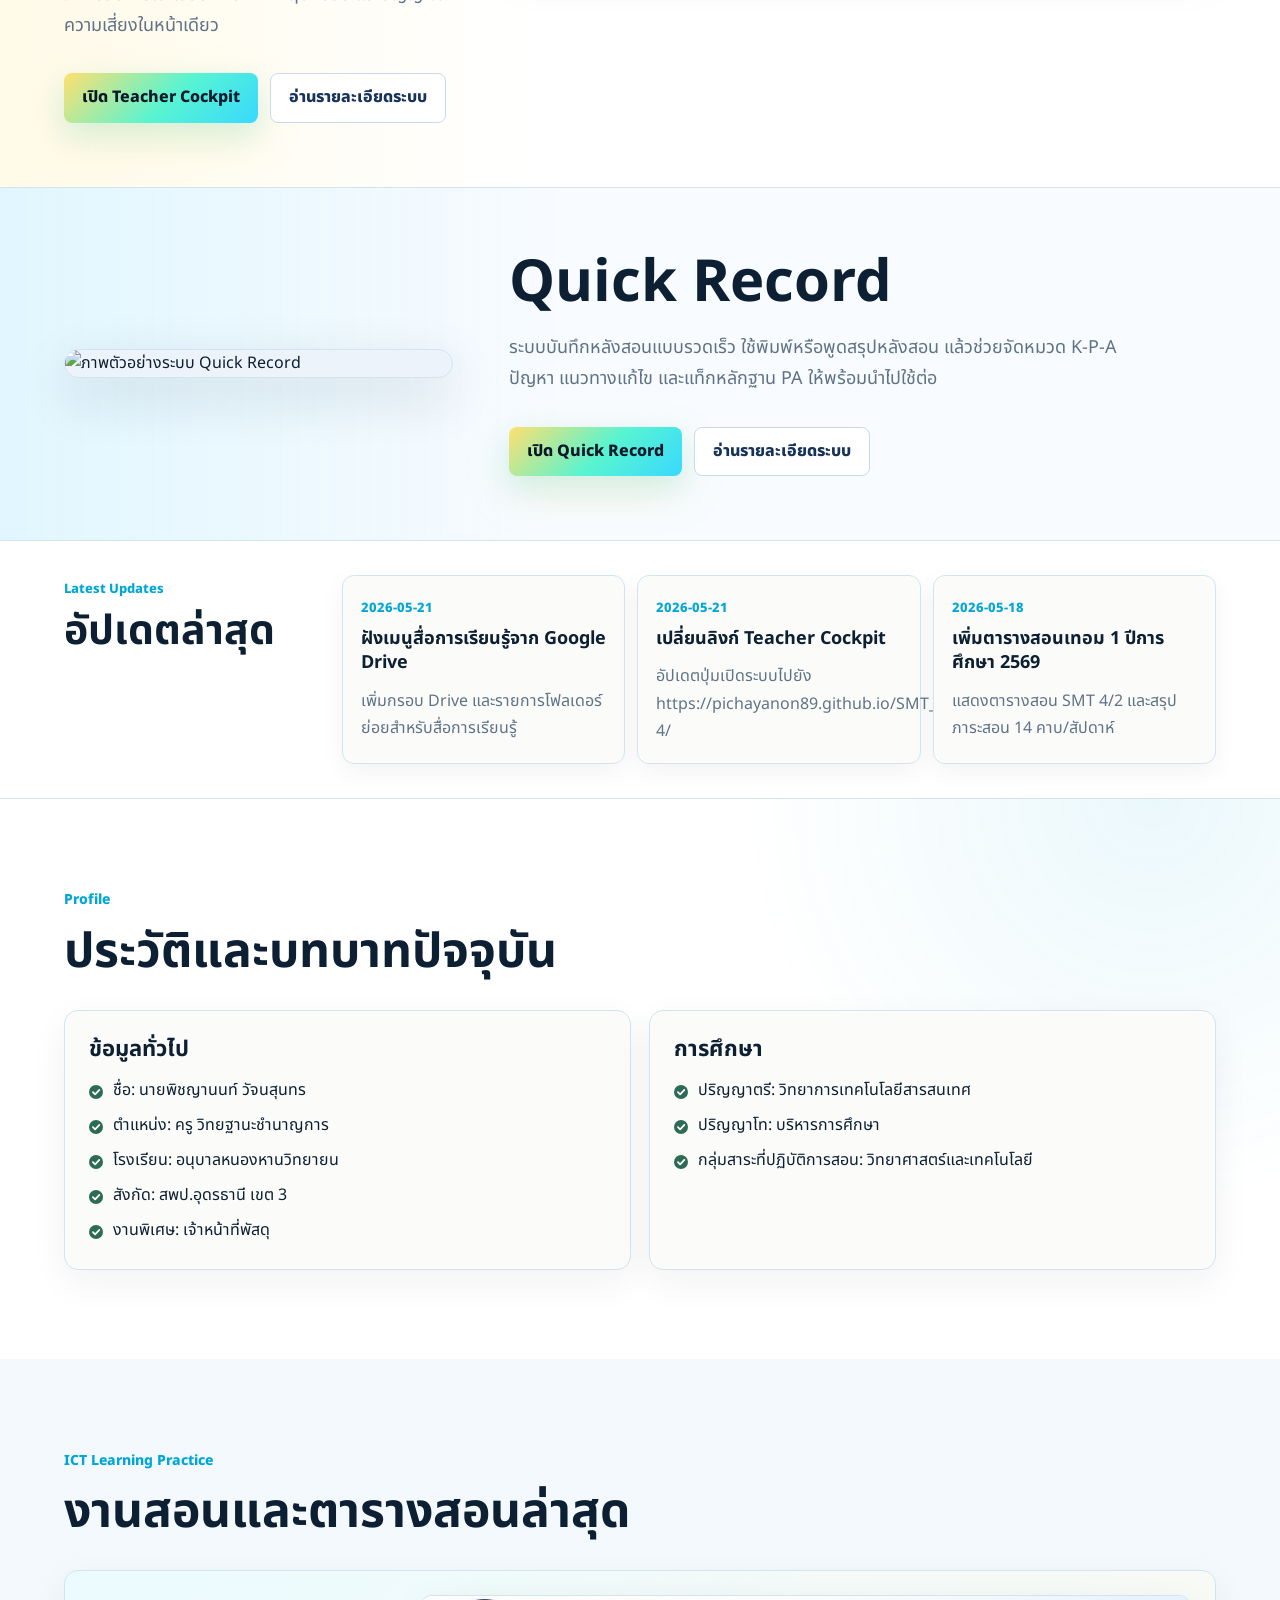
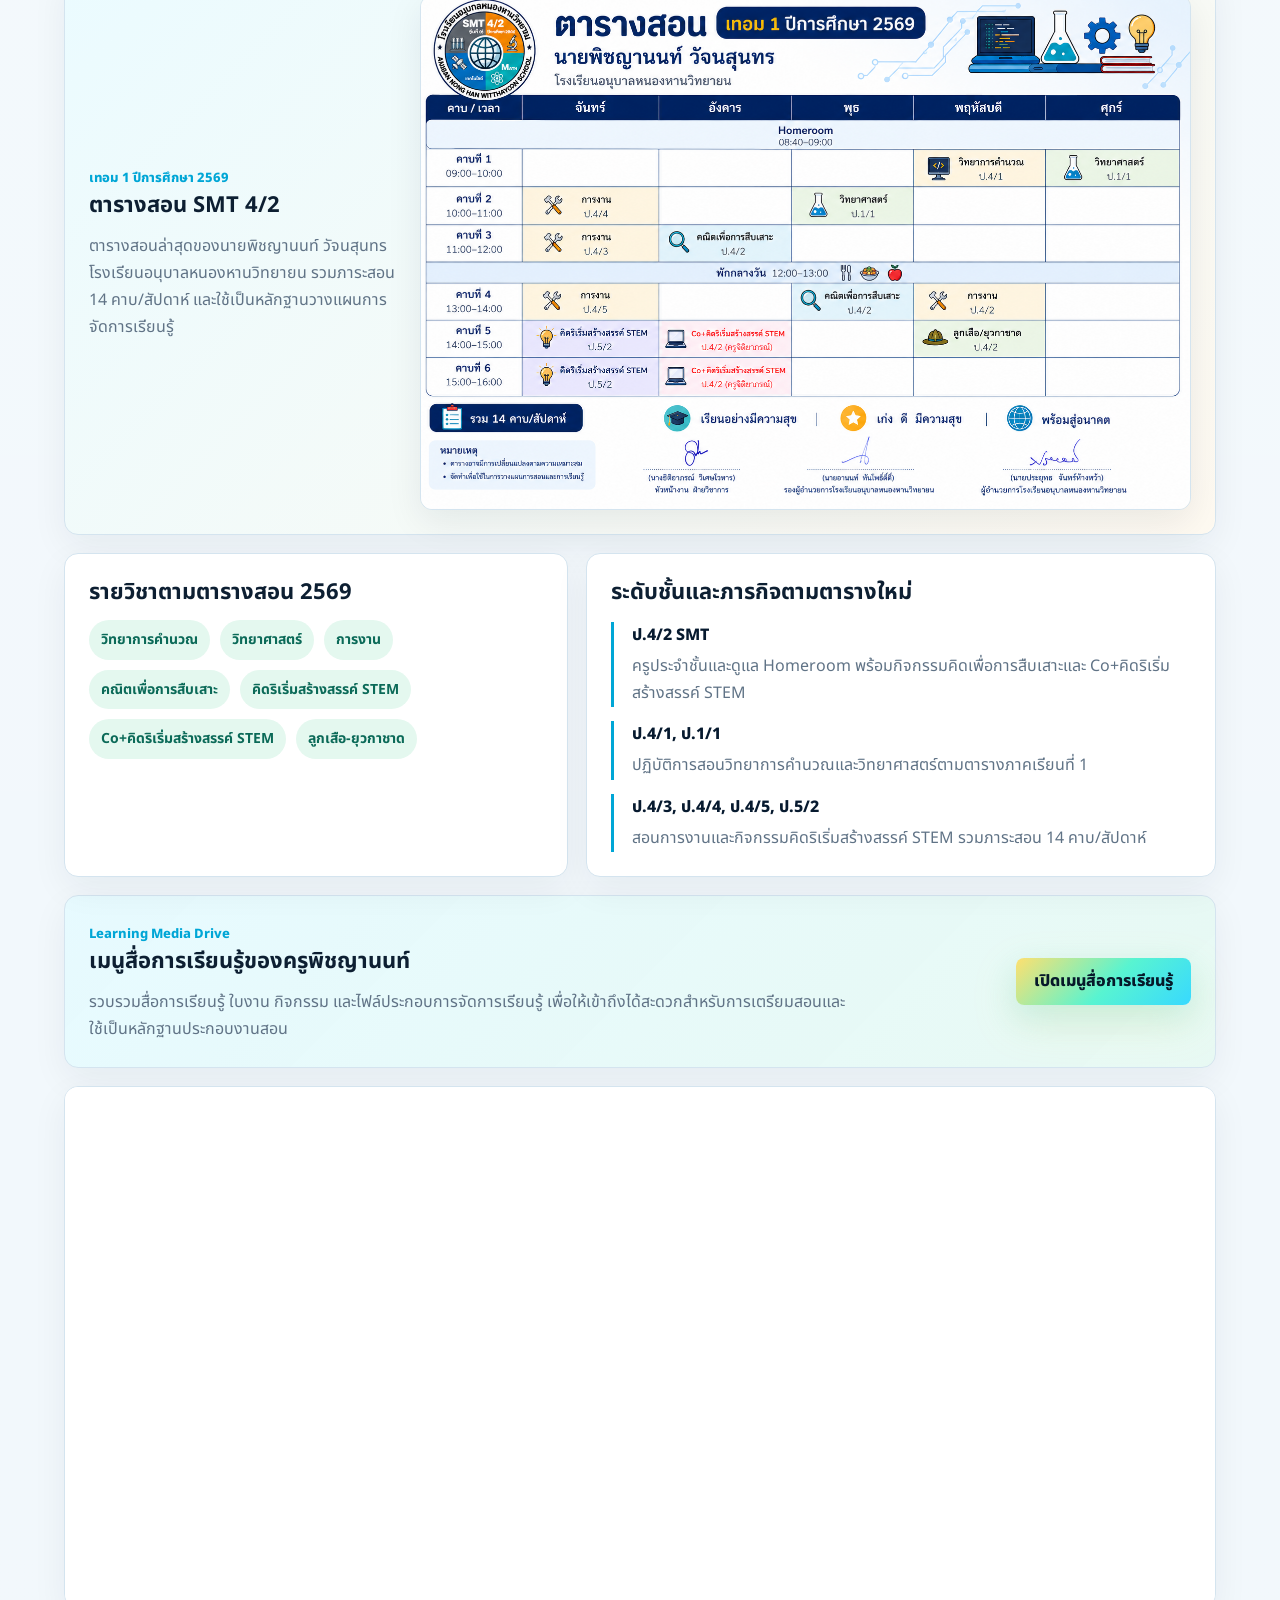
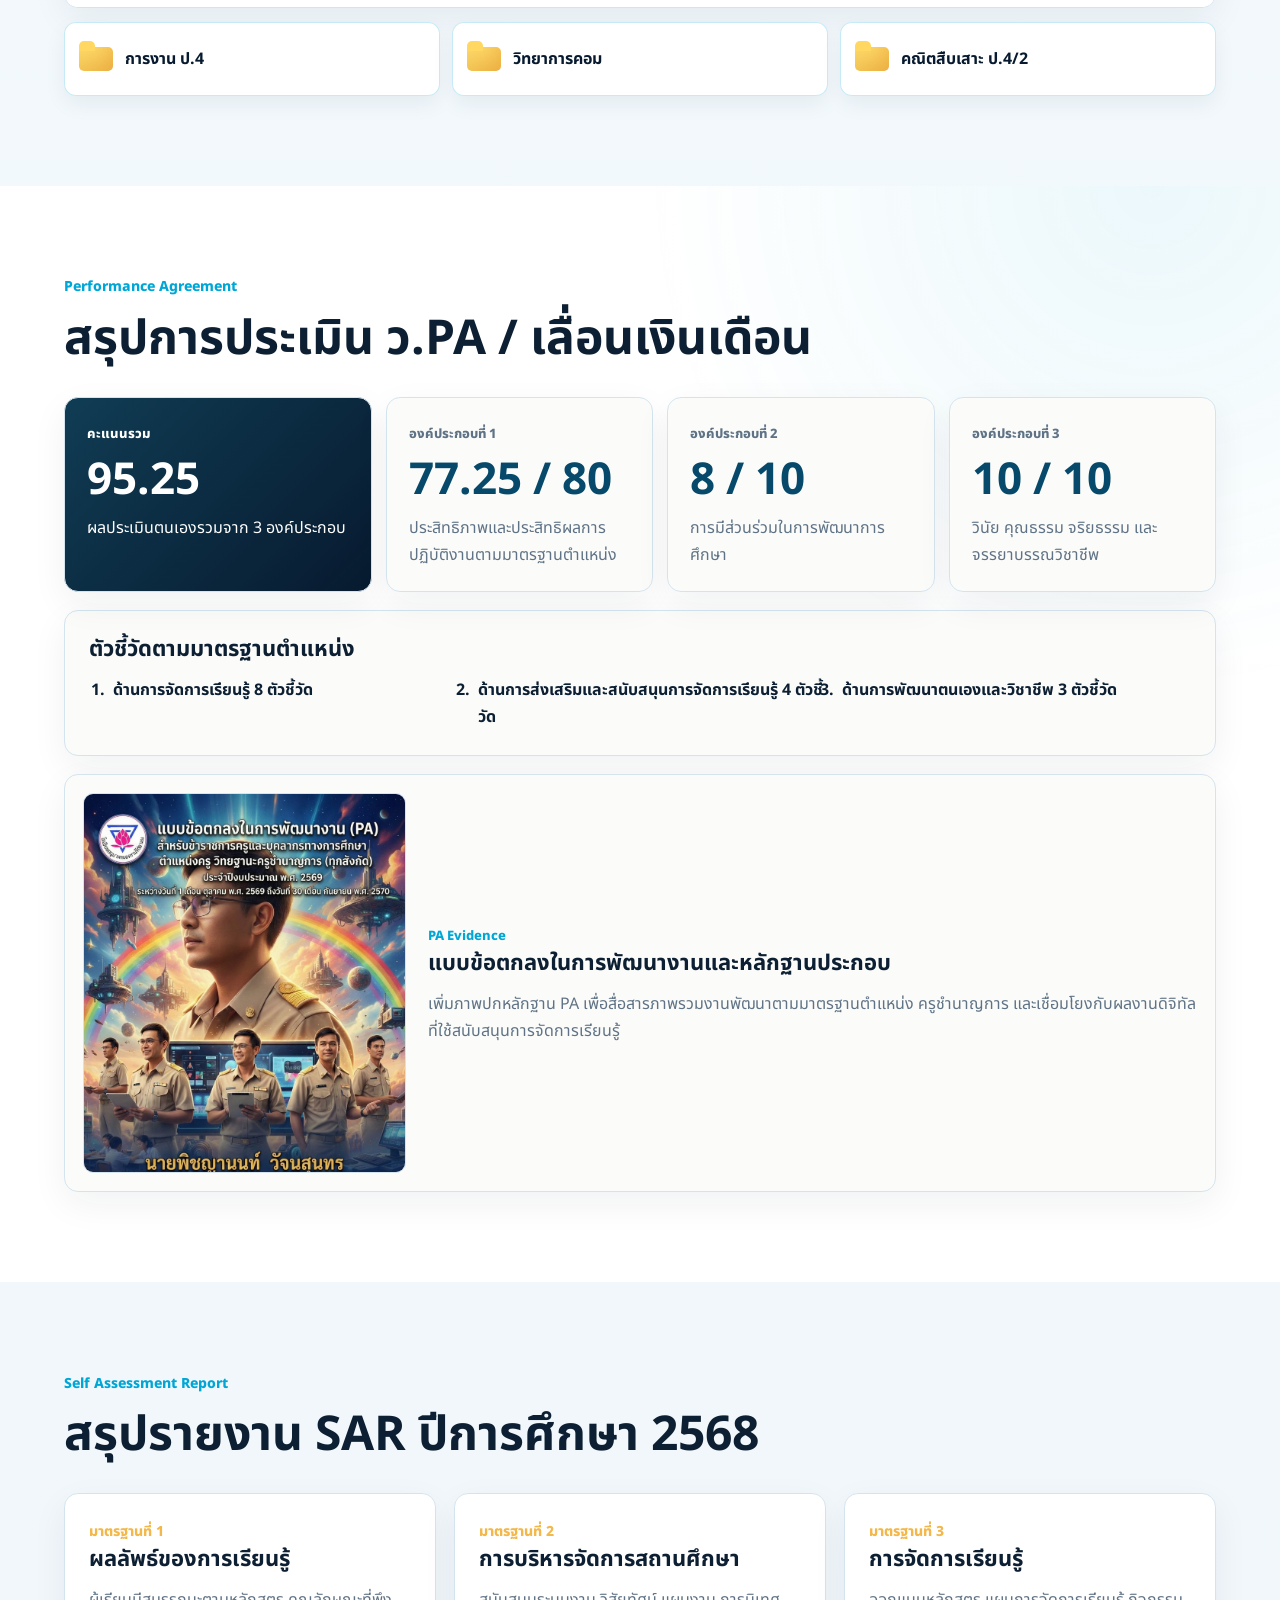
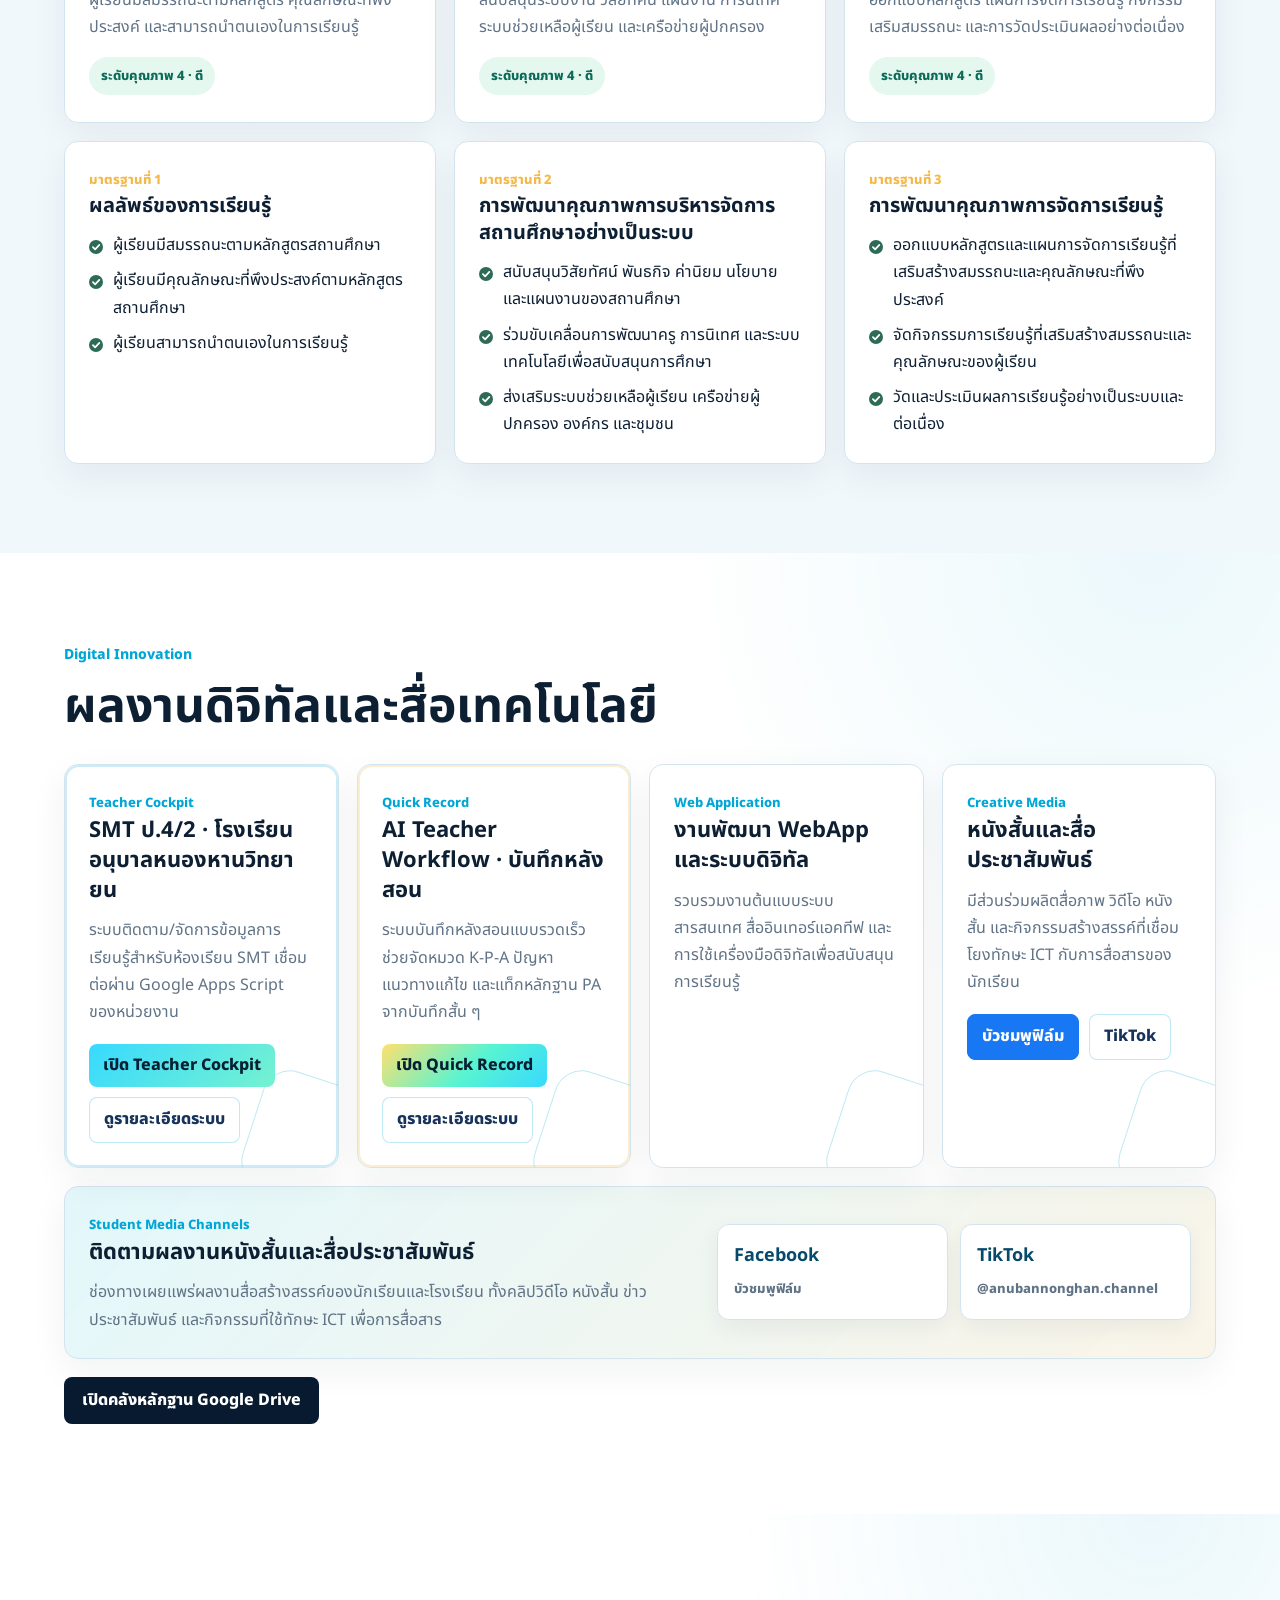
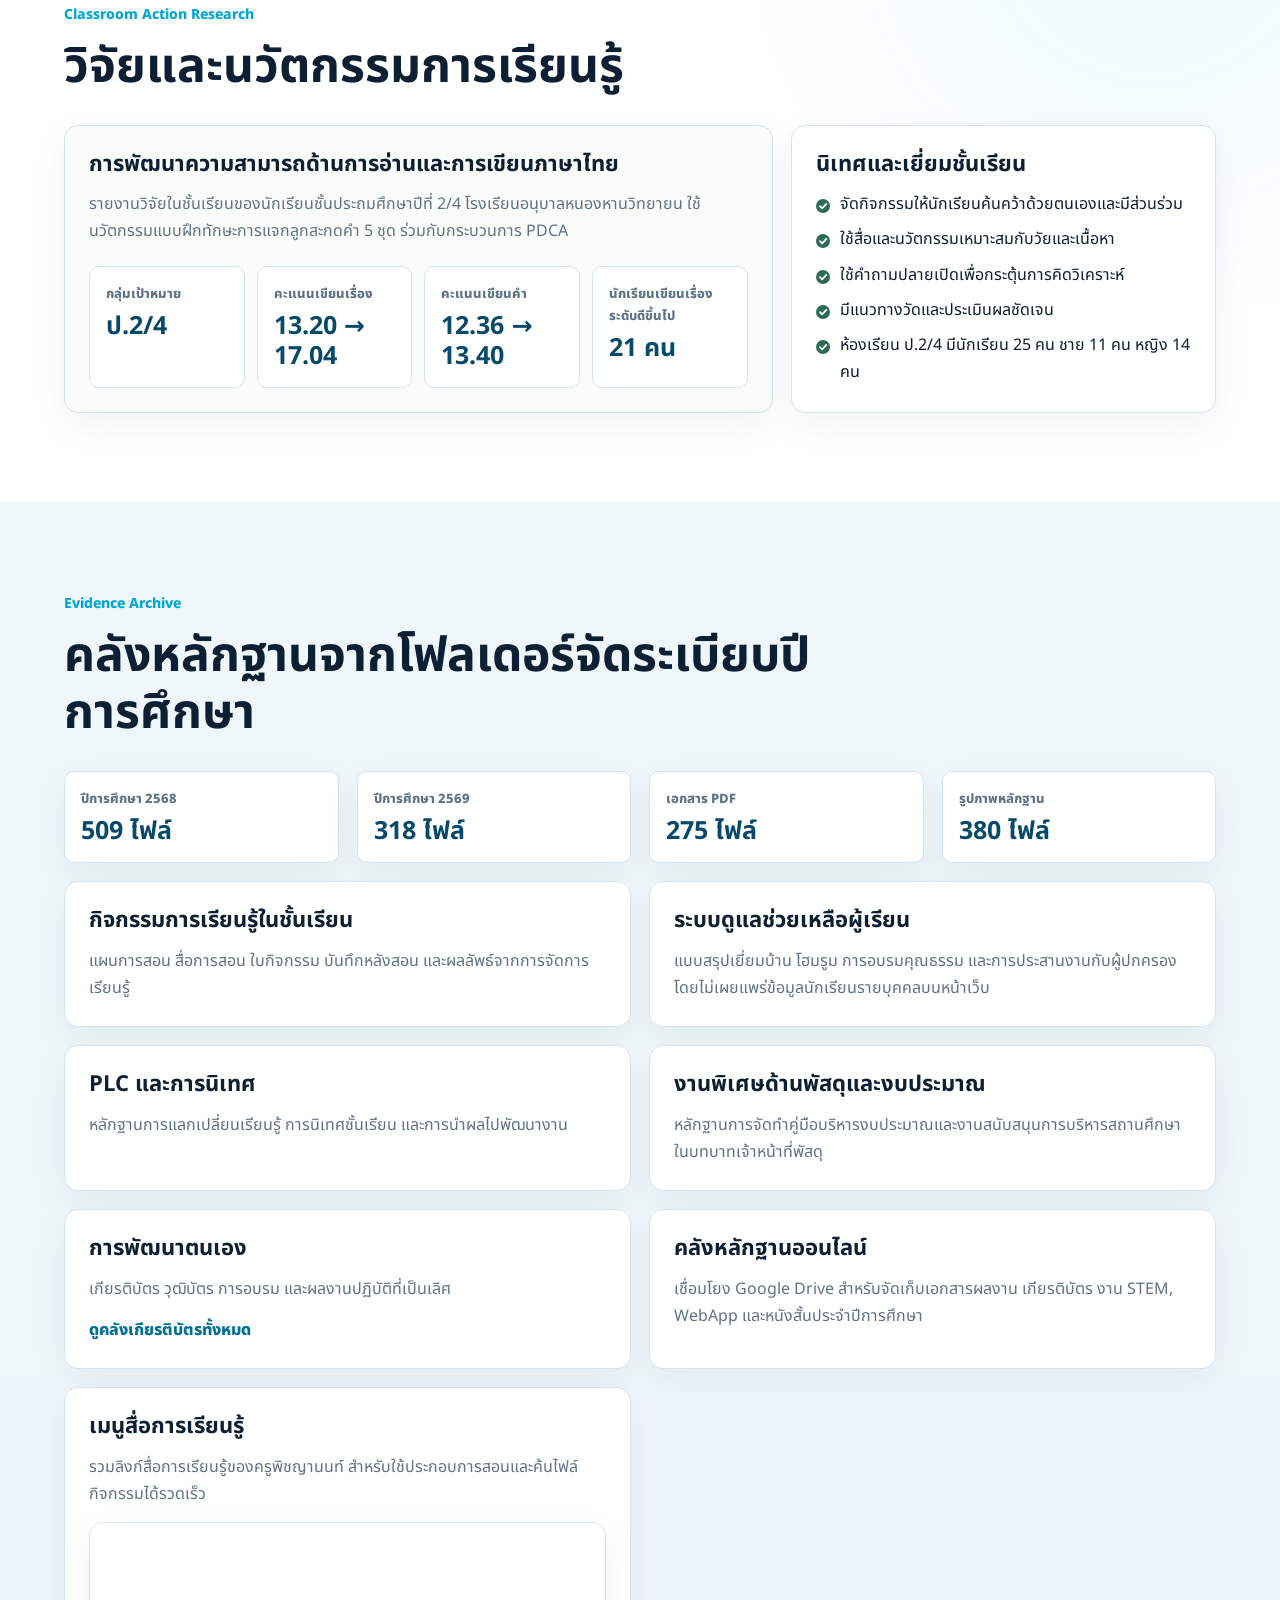
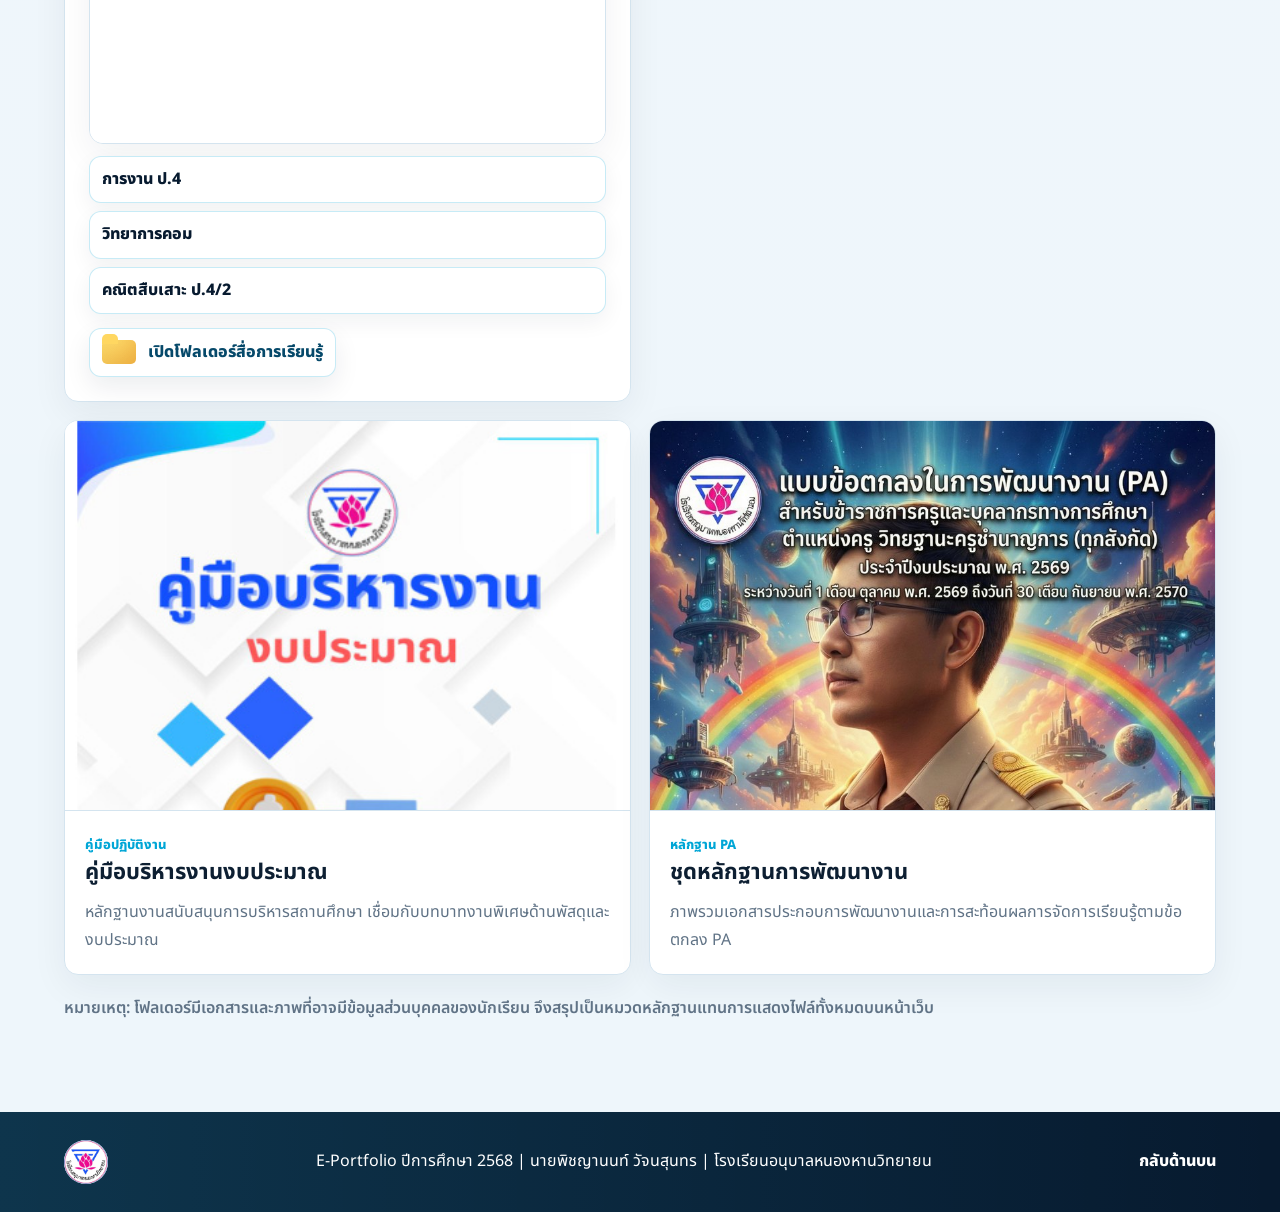
==== commit c914fa53: "Add editable site data system" ====
--- a/index.html
+++ b/index.html
@@ -69,7 +69,7 @@
             <span>Digital Learning</span>
           </div>
           <div class="hero-actions">
-            <a class="button primary cockpit-cta" href="https://pichayanon89.github.io/SMT_2-4/" target="_blank" rel="noreferrer">เปิด Teacher Cockpit</a>
+            <a class="button primary cockpit-cta" data-link="teacherCockpit" href="https://pichayanon89.github.io/SMT_2-4/" target="_blank" rel="noreferrer">เปิด Teacher Cockpit</a>
             <a class="button secondary" href="teacher-cockpit.html">ดูรายละเอียดระบบ</a>
             <a class="button secondary" href="#evidence">ดูหลักฐานประกอบ</a>
           </div>
@@ -118,7 +118,7 @@
             และสัญญาณความเสี่ยงในหน้าเดียว
           </p>
           <div class="cockpit-actions">
-            <a class="button primary cockpit-cta" href="https://pichayanon89.github.io/SMT_2-4/" target="_blank" rel="noreferrer">เปิด Teacher Cockpit</a>
+            <a class="button primary cockpit-cta" data-link="teacherCockpit" href="https://pichayanon89.github.io/SMT_2-4/" target="_blank" rel="noreferrer">เปิด Teacher Cockpit</a>
             <a class="button secondary light" href="teacher-cockpit.html">อ่านรายละเอียดระบบ</a>
           </div>
         </div>
@@ -133,11 +133,35 @@
             ปัญหา แนวทางแก้ไข และแท็กหลักฐาน PA ให้พร้อมนำไปใช้ต่อ
           </p>
           <div class="cockpit-actions">
-            <a class="button primary cockpit-cta" href="https://pichayanon89.github.io/lesson-records/index.html" target="_blank" rel="noreferrer">เปิด Quick Record</a>
+            <a class="button primary cockpit-cta" data-link="quickRecord" href="https://pichayanon89.github.io/lesson-records/index.html" target="_blank" rel="noreferrer">เปิด Quick Record</a>
             <a class="button secondary light" href="quick-record.html">อ่านรายละเอียดระบบ</a>
           </div>
         </div>
         <img src="assets/quick-record-dashboard.svg" alt="ภาพตัวอย่างระบบ Quick Record" />
+      </section>
+
+      <section class="updates-strip" aria-labelledby="updates-title">
+        <div class="updates-heading">
+          <span>Latest Updates</span>
+          <h2 id="updates-title">อัปเดตล่าสุด</h2>
+        </div>
+        <div class="updates-grid" data-render="latest-updates">
+          <article>
+            <span>2026-05-21</span>
+            <h3>ฝังเมนูสื่อการเรียนรู้จาก Google Drive</h3>
+            <p>เพิ่มกรอบ Drive และรายการโฟลเดอร์ย่อยสำหรับสื่อการเรียนรู้</p>
+          </article>
+          <article>
+            <span>2026-05-21</span>
+            <h3>เปลี่ยนลิงก์ Teacher Cockpit</h3>
+            <p>อัปเดตปุ่มเปิดระบบไปยัง https://pichayanon89.github.io/SMT_2-4/</p>
+          </article>
+          <article>
+            <span>2026-05-18</span>
+            <h3>เพิ่มตารางสอนเทอม 1 ปีการศึกษา 2569</h3>
+            <p>แสดงตารางสอน SMT 4/2 และสรุปภาระสอน 14 คาบ/สัปดาห์</p>
+          </article>
+        </div>
       </section>
 
       <section class="section band" id="profile">
@@ -215,11 +239,6 @@
           </article>
         </div>
         <div class="learning-media-panel">
-          <a class="folder-tile" href="https://drive.google.com/drive/folders/1qFc3DKwR-usZ_2Tt2fElB3EMbRl0qjNE?usp=sharing" target="_blank" rel="noreferrer" aria-label="เปิดโฟลเดอร์เมนูสื่อการเรียนรู้ของครูพิชญานนท์">
-            <span class="folder-icon" aria-hidden="true"></span>
-            <strong>เมนูสื่อการเรียนรู้</strong>
-            <small>Google Drive Folder</small>
-          </a>
           <div>
             <span>Learning Media Drive</span>
             <h3>เมนูสื่อการเรียนรู้ของครูพิชญานนท์</h3>
@@ -228,8 +247,29 @@
               เพื่อให้เข้าถึงได้สะดวกสำหรับการเตรียมสอนและใช้เป็นหลักฐานประกอบงานสอน
             </p>
           </div>
-          <a class="button primary cockpit-cta" href="https://drive.google.com/drive/folders/1qFc3DKwR-usZ_2Tt2fElB3EMbRl0qjNE?usp=sharing" target="_blank" rel="noreferrer">
+          <a class="button primary cockpit-cta" data-link="learningMediaDrive" href="https://drive.google.com/drive/folders/1qFc3DKwR-usZ_2Tt2fElB3EMbRl0qjNE?usp=sharing" target="_blank" rel="noreferrer">
             เปิดเมนูสื่อการเรียนรู้
+          </a>
+        </div>
+        <div class="drive-embed" aria-label="ไฟล์ใน Google Drive เมนูสื่อการเรียนรู้">
+          <iframe
+            src="https://drive.google.com/embeddedfolderview?id=1qFc3DKwR-usZ_2Tt2fElB3EMbRl0qjNE#grid"
+            title="เมนูสื่อการเรียนรู้ของครูพิชญานนท์"
+            loading="lazy"
+          ></iframe>
+        </div>
+        <div class="drive-folder-list" data-render="learning-media-folders" aria-label="รายการโฟลเดอร์สื่อการเรียนรู้">
+          <a href="https://drive.google.com/drive/folders/1ooB8kr9X9m1DePUUpzmlMbvaPfbkll9O" target="_blank" rel="noreferrer">
+            <span class="folder-icon small" aria-hidden="true"></span>
+            <strong>การงาน ป.4</strong>
+          </a>
+          <a href="https://drive.google.com/drive/folders/1Y6Z8U4gpaqvFrT46dnTkGpQK4NMEhy8p" target="_blank" rel="noreferrer">
+            <span class="folder-icon small" aria-hidden="true"></span>
+            <strong>วิทยาการคอม</strong>
+          </a>
+          <a href="https://drive.google.com/drive/folders/1y6oP4hg_PeGhpS9aEvPvW98PtgAdMUHF" target="_blank" rel="noreferrer">
+            <span class="folder-icon small" aria-hidden="true"></span>
+            <strong>คณิตสืบเสาะ ป.4/2</strong>
           </a>
         </div>
       </section>
@@ -355,7 +395,7 @@
             <h3>SMT ป.4/2 · โรงเรียนอนุบาลหนองหานวิทยายน</h3>
             <p>ระบบติดตาม/จัดการข้อมูลการเรียนรู้สำหรับห้องเรียน SMT เชื่อมต่อผ่าน Google Apps Script ของหน่วยงาน</p>
             <div class="cockpit-card-actions">
-              <a href="https://pichayanon89.github.io/SMT_2-4/" target="_blank" rel="noreferrer">
+              <a data-link="teacherCockpit" href="https://pichayanon89.github.io/SMT_2-4/" target="_blank" rel="noreferrer">
                 เปิด Teacher Cockpit
               </a>
               <a href="teacher-cockpit.html">
@@ -368,7 +408,7 @@
             <h3>AI Teacher Workflow · บันทึกหลังสอน</h3>
             <p>ระบบบันทึกหลังสอนแบบรวดเร็ว ช่วยจัดหมวด K-P-A ปัญหา แนวทางแก้ไข และแท็กหลักฐาน PA จากบันทึกสั้น ๆ</p>
             <div class="cockpit-card-actions">
-              <a href="https://pichayanon89.github.io/lesson-records/index.html" target="_blank" rel="noreferrer">
+              <a data-link="quickRecord" href="https://pichayanon89.github.io/lesson-records/index.html" target="_blank" rel="noreferrer">
                 เปิด Quick Record
               </a>
               <a href="quick-record.html">
@@ -386,8 +426,8 @@
             <h3>หนังสั้นและสื่อประชาสัมพันธ์</h3>
             <p>มีส่วนร่วมผลิตสื่อภาพ วิดีโอ หนังสั้น และกิจกรรมสร้างสรรค์ที่เชื่อมโยงทักษะ ICT กับการสื่อสารของนักเรียน</p>
             <div class="social-actions">
-              <a href="https://www.facebook.com/profile.php?id=61573553982676" target="_blank" rel="noreferrer">บัวชมพูฟิล์ม</a>
-              <a href="https://www.tiktok.com/@anubannonghan.channel" target="_blank" rel="noreferrer">TikTok</a>
+              <a data-link="facebookMedia" href="https://www.facebook.com/profile.php?id=61573553982676" target="_blank" rel="noreferrer">บัวชมพูฟิล์ม</a>
+              <a data-link="tiktokMedia" href="https://www.tiktok.com/@anubannonghan.channel" target="_blank" rel="noreferrer">TikTok</a>
             </div>
           </article>
         </div>
@@ -401,17 +441,17 @@
             </p>
           </div>
           <div class="media-links" aria-label="ช่องทางติดตามสื่อประชาสัมพันธ์">
-            <a href="https://www.facebook.com/profile.php?id=61573553982676" target="_blank" rel="noreferrer">
+            <a data-link="facebookMedia" href="https://www.facebook.com/profile.php?id=61573553982676" target="_blank" rel="noreferrer">
               <strong>Facebook</strong>
               <span>บัวชมพูฟิล์ม</span>
             </a>
-            <a href="https://www.tiktok.com/@anubannonghan.channel" target="_blank" rel="noreferrer">
+            <a data-link="tiktokMedia" href="https://www.tiktok.com/@anubannonghan.channel" target="_blank" rel="noreferrer">
               <strong>TikTok</strong>
               <span>@anubannonghan.channel</span>
             </a>
           </div>
         </div>
-        <a class="drive-link" href="https://drive.google.com/drive/folders/1ELZQjnW-w_DBmxFeGt-btZoV7nbDqtgM" target="_blank" rel="noreferrer">
+        <a class="drive-link" data-link="evidenceDrive" href="https://drive.google.com/drive/folders/1ELZQjnW-w_DBmxFeGt-btZoV7nbDqtgM" target="_blank" rel="noreferrer">
           เปิดคลังหลักฐาน Google Drive
         </a>
       </section>
@@ -512,7 +552,19 @@
           <article>
             <h3>เมนูสื่อการเรียนรู้</h3>
             <p>รวมลิงก์สื่อการเรียนรู้ของครูพิชญานนท์ สำหรับใช้ประกอบการสอนและค้นไฟล์กิจกรรมได้รวดเร็ว</p>
-            <a class="folder-link" href="https://drive.google.com/drive/folders/1qFc3DKwR-usZ_2Tt2fElB3EMbRl0qjNE?usp=sharing" target="_blank" rel="noreferrer">
+            <div class="mini-drive-embed" aria-label="ตัวอย่างไฟล์ในโฟลเดอร์สื่อการเรียนรู้">
+              <iframe
+                src="https://drive.google.com/embeddedfolderview?id=1qFc3DKwR-usZ_2Tt2fElB3EMbRl0qjNE#list"
+                title="ตัวอย่างไฟล์สื่อการเรียนรู้"
+                loading="lazy"
+              ></iframe>
+            </div>
+            <div class="mini-folder-list" data-render="learning-media-folders-mini">
+              <a href="https://drive.google.com/drive/folders/1ooB8kr9X9m1DePUUpzmlMbvaPfbkll9O" target="_blank" rel="noreferrer">การงาน ป.4</a>
+              <a href="https://drive.google.com/drive/folders/1Y6Z8U4gpaqvFrT46dnTkGpQK4NMEhy8p" target="_blank" rel="noreferrer">วิทยาการคอม</a>
+              <a href="https://drive.google.com/drive/folders/1y6oP4hg_PeGhpS9aEvPvW98PtgAdMUHF" target="_blank" rel="noreferrer">คณิตสืบเสาะ ป.4/2</a>
+            </div>
+            <a class="folder-link" data-link="learningMediaDrive" href="https://drive.google.com/drive/folders/1qFc3DKwR-usZ_2Tt2fElB3EMbRl0qjNE?usp=sharing" target="_blank" rel="noreferrer">
               <span class="folder-icon small" aria-hidden="true"></span>
               <span>เปิดโฟลเดอร์สื่อการเรียนรู้</span>
             </a>
@@ -550,5 +602,6 @@
       </p>
       <a href="#top">กลับด้านบน</a>
     </footer>
+    <script src="assets/site-data.js" defer></script>
   </body>
 </html>
--- a/styles.css
+++ b/styles.css
@@ -341,6 +341,52 @@
 
 .quick-spotlight img {
   order: -1;
+}
+
+.updates-strip {
+  display: grid;
+  grid-template-columns: 260px minmax(0, 1fr);
+  gap: 18px;
+  padding: 34px clamp(20px, 5vw, 72px);
+  background: #fff;
+  border-bottom: 1px solid var(--line);
+}
+
+.updates-heading span,
+.updates-grid span {
+  color: var(--accent);
+  font-size: 13px;
+  font-weight: 800;
+}
+
+.updates-heading h2 {
+  margin: 6px 0 0;
+  font-size: clamp(28px, 3.2vw, 42px);
+  line-height: 1.15;
+}
+
+.updates-grid {
+  display: grid;
+  grid-template-columns: repeat(3, minmax(0, 1fr));
+  gap: 12px;
+}
+
+.updates-grid article {
+  padding: 18px;
+  border: 1px solid var(--line);
+  border-radius: 12px;
+  background: #fbfcfa;
+  box-shadow: 0 8px 24px rgba(7, 26, 47, 0.05);
+}
+
+.updates-grid h3 {
+  margin-top: 6px;
+  font-size: 18px;
+}
+
+.updates-grid p {
+  margin: 0;
+  color: var(--muted);
 }
 
 .band {
@@ -476,7 +522,7 @@
 
 .learning-media-panel {
   display: grid;
-  grid-template-columns: 220px minmax(0, 1fr) auto;
+  grid-template-columns: minmax(0, 1fr) auto;
   align-items: center;
   gap: 18px;
   margin-top: 18px;
@@ -503,6 +549,74 @@
 
 .learning-media-panel .button {
   flex: 0 0 auto;
+}
+
+.drive-embed,
+.mini-drive-embed {
+  overflow: hidden;
+  border: 1px solid var(--line);
+  border-radius: 14px;
+  background: #fff;
+  box-shadow: 0 12px 36px rgba(7, 26, 47, 0.06);
+}
+
+.drive-embed {
+  margin-top: 18px;
+}
+
+.drive-embed iframe,
+.mini-drive-embed iframe {
+  display: block;
+  width: 100%;
+  border: 0;
+  background: #fff;
+}
+
+.drive-embed iframe {
+  height: 520px;
+}
+
+.mini-drive-embed {
+  margin-top: 14px;
+}
+
+.mini-drive-embed iframe {
+  height: 220px;
+}
+
+.drive-folder-list {
+  display: grid;
+  grid-template-columns: repeat(3, minmax(0, 1fr));
+  gap: 12px;
+  margin-top: 14px;
+}
+
+.drive-folder-list a,
+.mini-folder-list a {
+  display: flex;
+  align-items: center;
+  gap: 12px;
+  border: 1px solid rgba(0, 166, 214, 0.22);
+  border-radius: 12px;
+  background: #fff;
+  color: var(--accent-dark);
+  font-weight: 800;
+  box-shadow: 0 8px 22px rgba(7, 26, 47, 0.06);
+}
+
+.drive-folder-list a {
+  min-height: 74px;
+  padding: 14px;
+}
+
+.mini-folder-list {
+  display: grid;
+  gap: 8px;
+  margin-top: 12px;
+}
+
+.mini-folder-list a {
+  padding: 9px 12px;
 }
 
 .folder-tile,
@@ -1309,6 +1423,7 @@
 
   .hero,
   .cockpit-spotlight,
+  .updates-strip,
   .teaching-layout,
   .score-layout,
   .research-layout,
@@ -1328,7 +1443,9 @@
   .certificate-grid,
   .evidence-media-grid,
   .media-links,
+  .drive-folder-list,
   .sar-detail-grid,
+  .updates-grid,
   .cockpit-feature-grid {
     grid-template-columns: 1fr;
   }
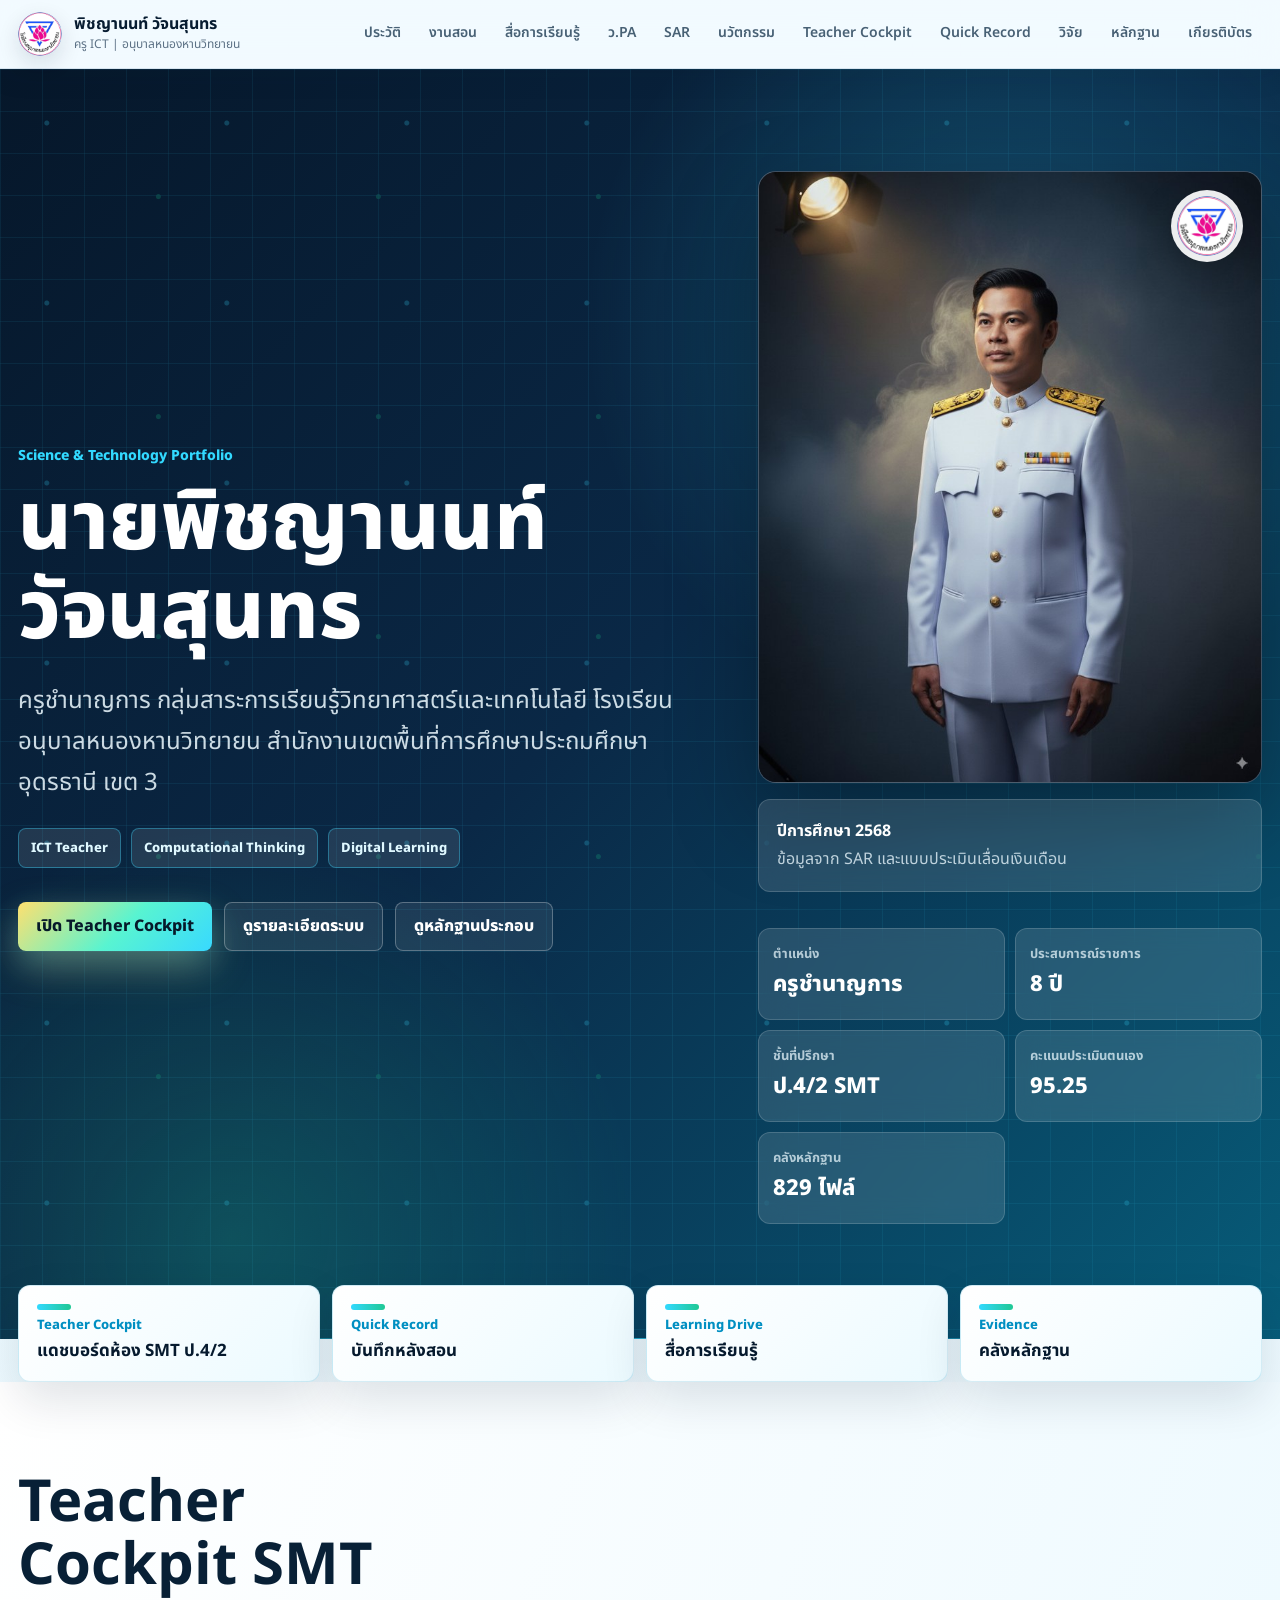
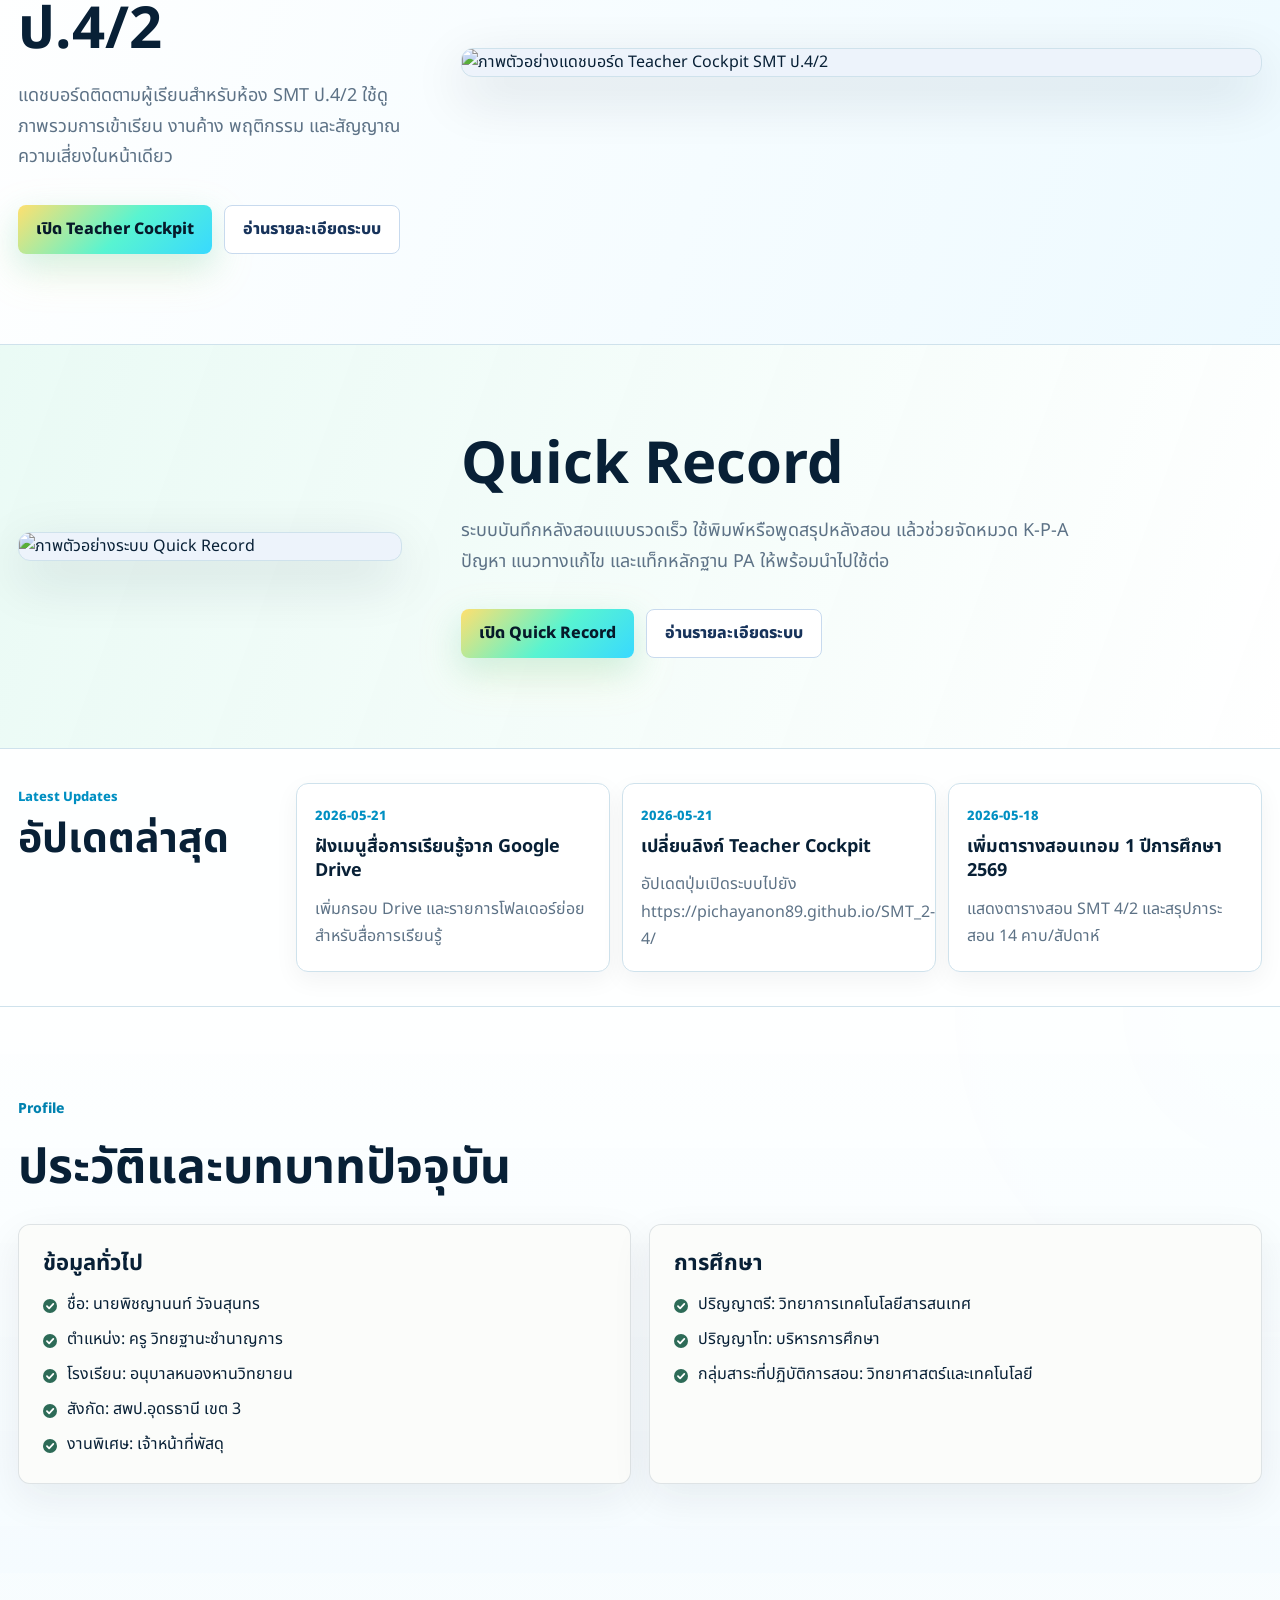
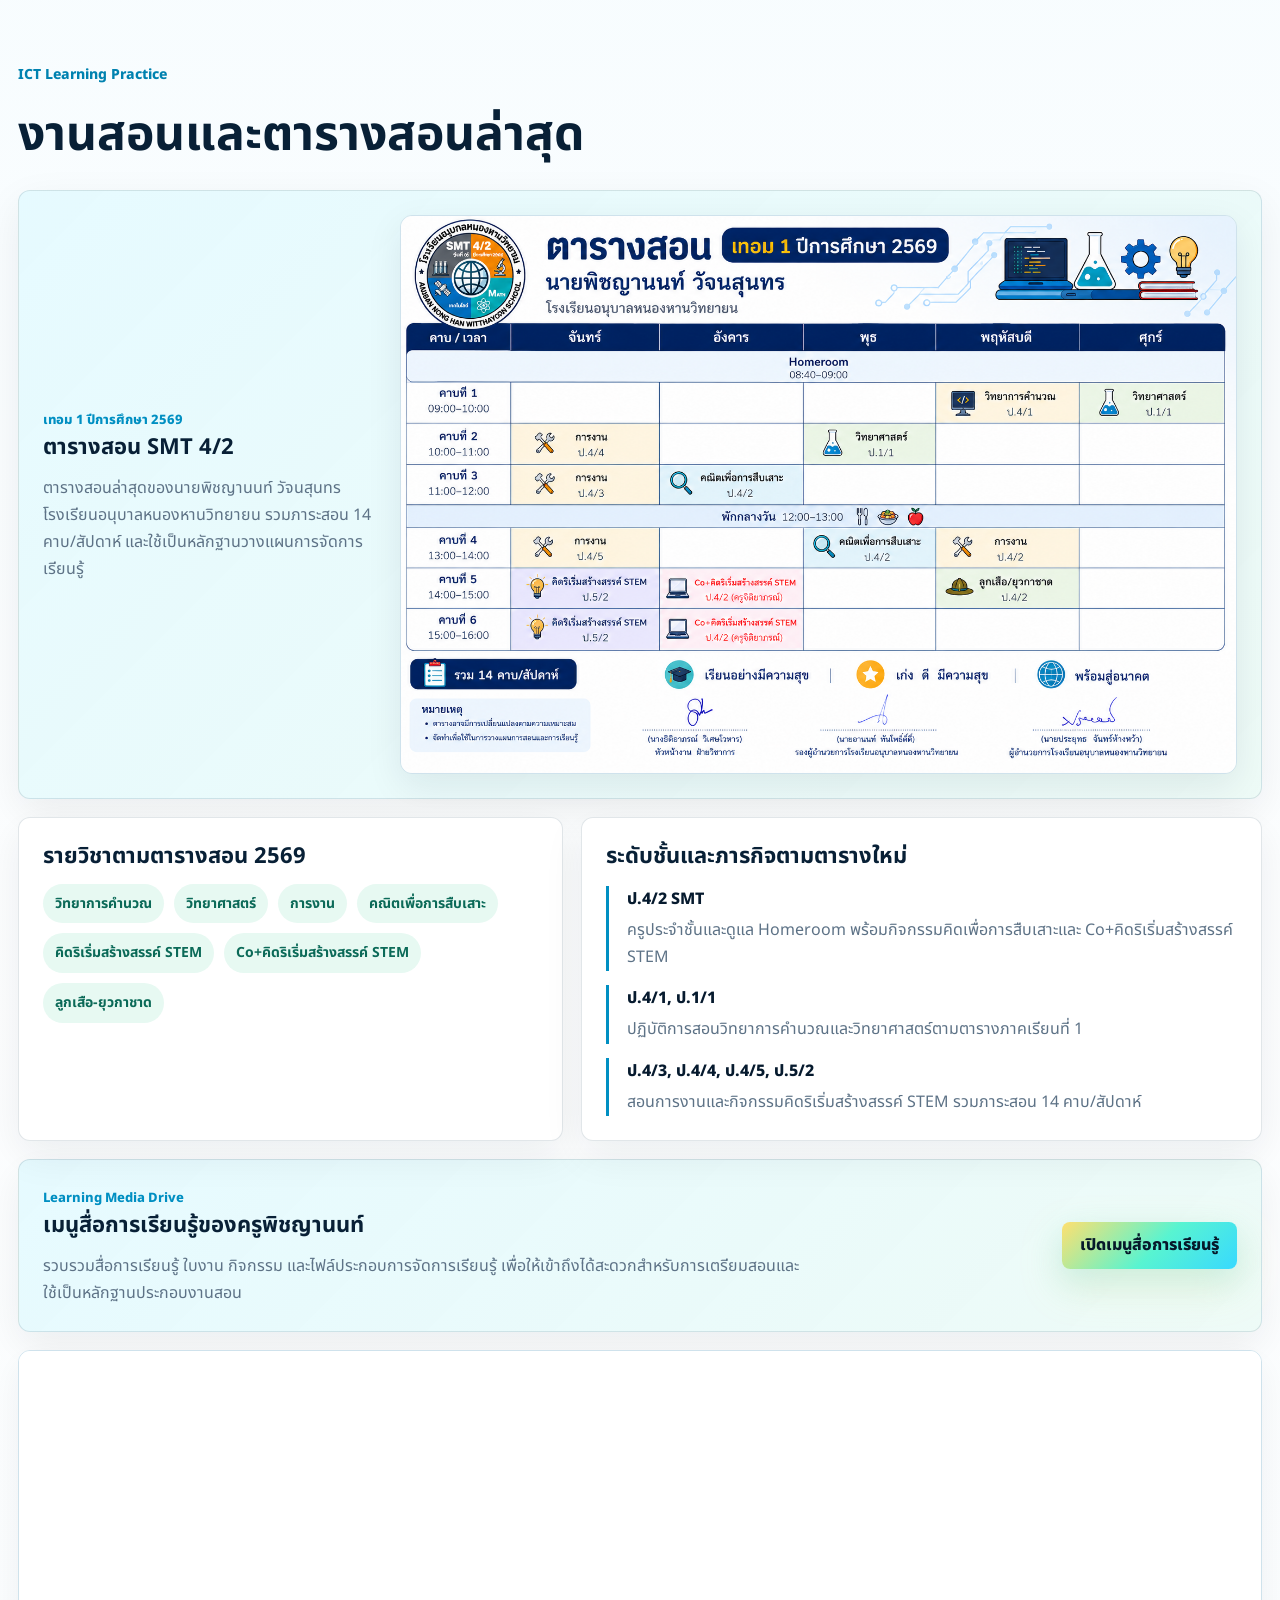
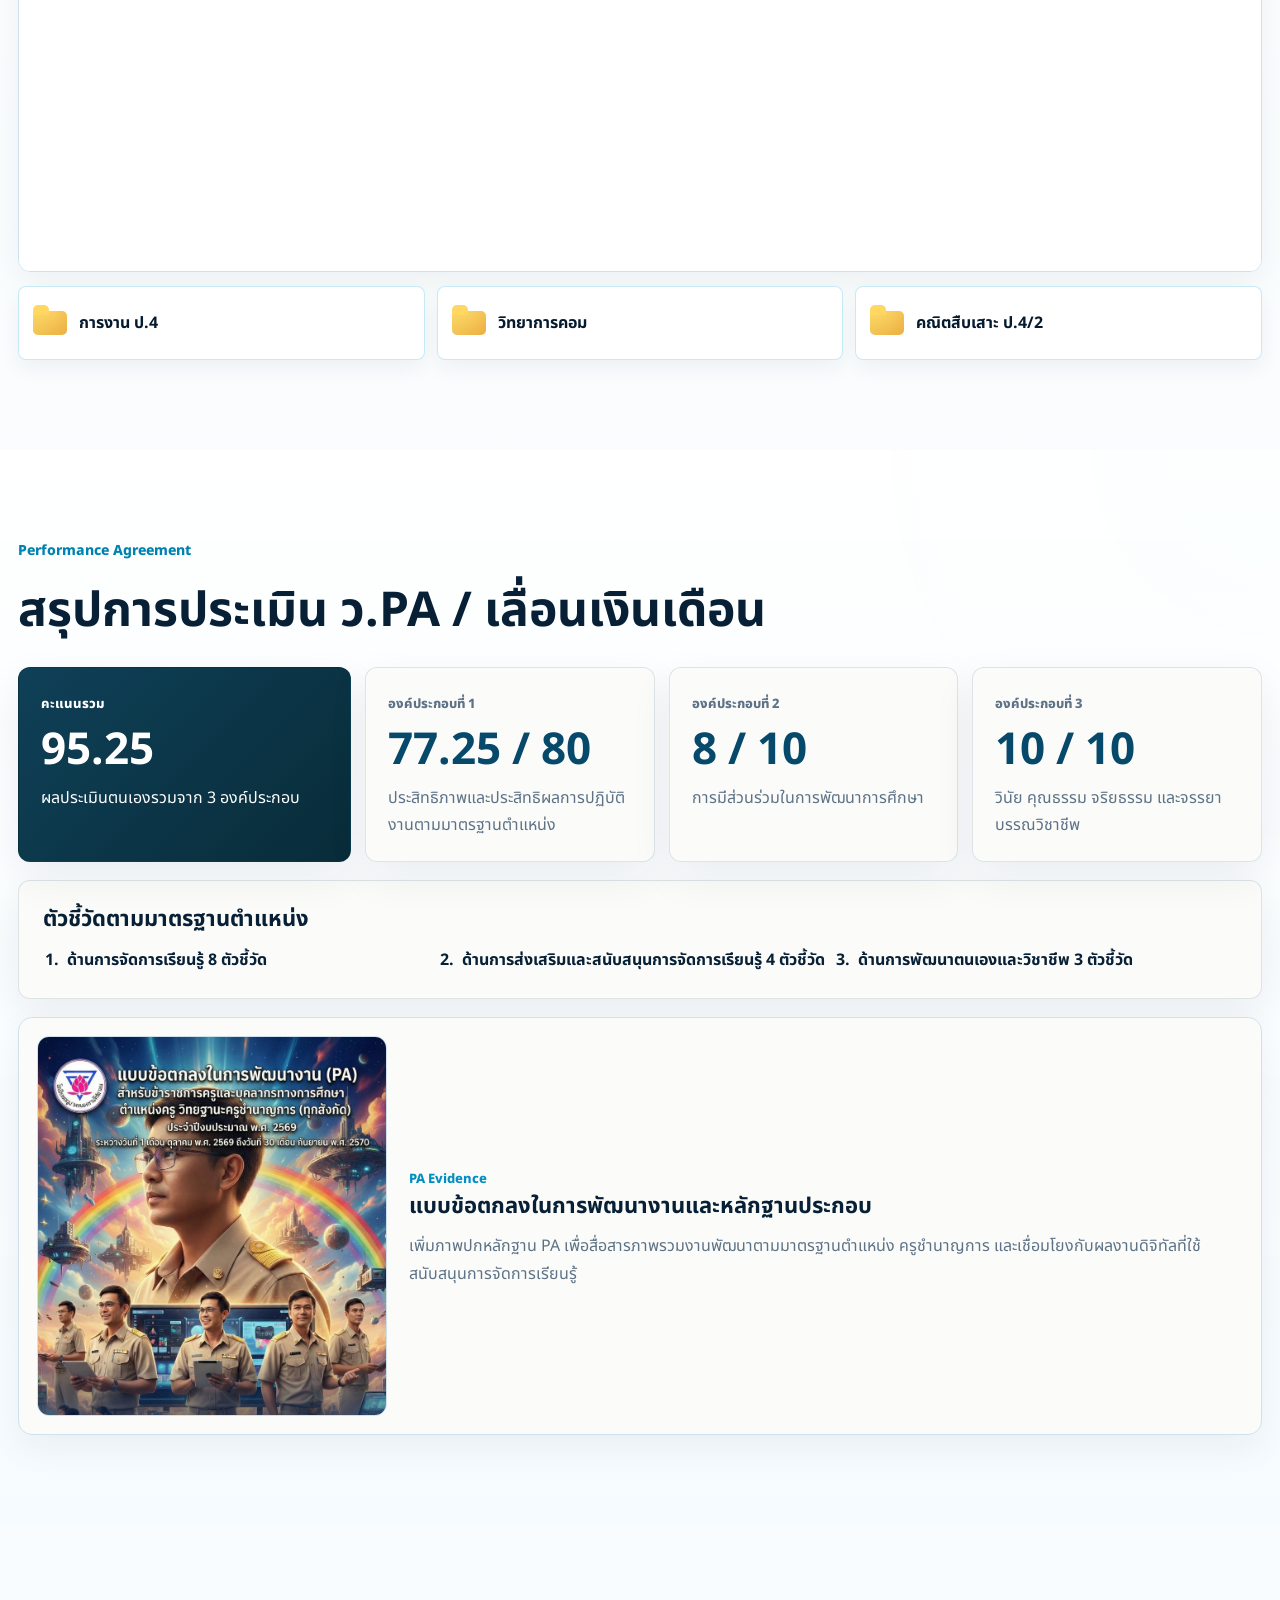
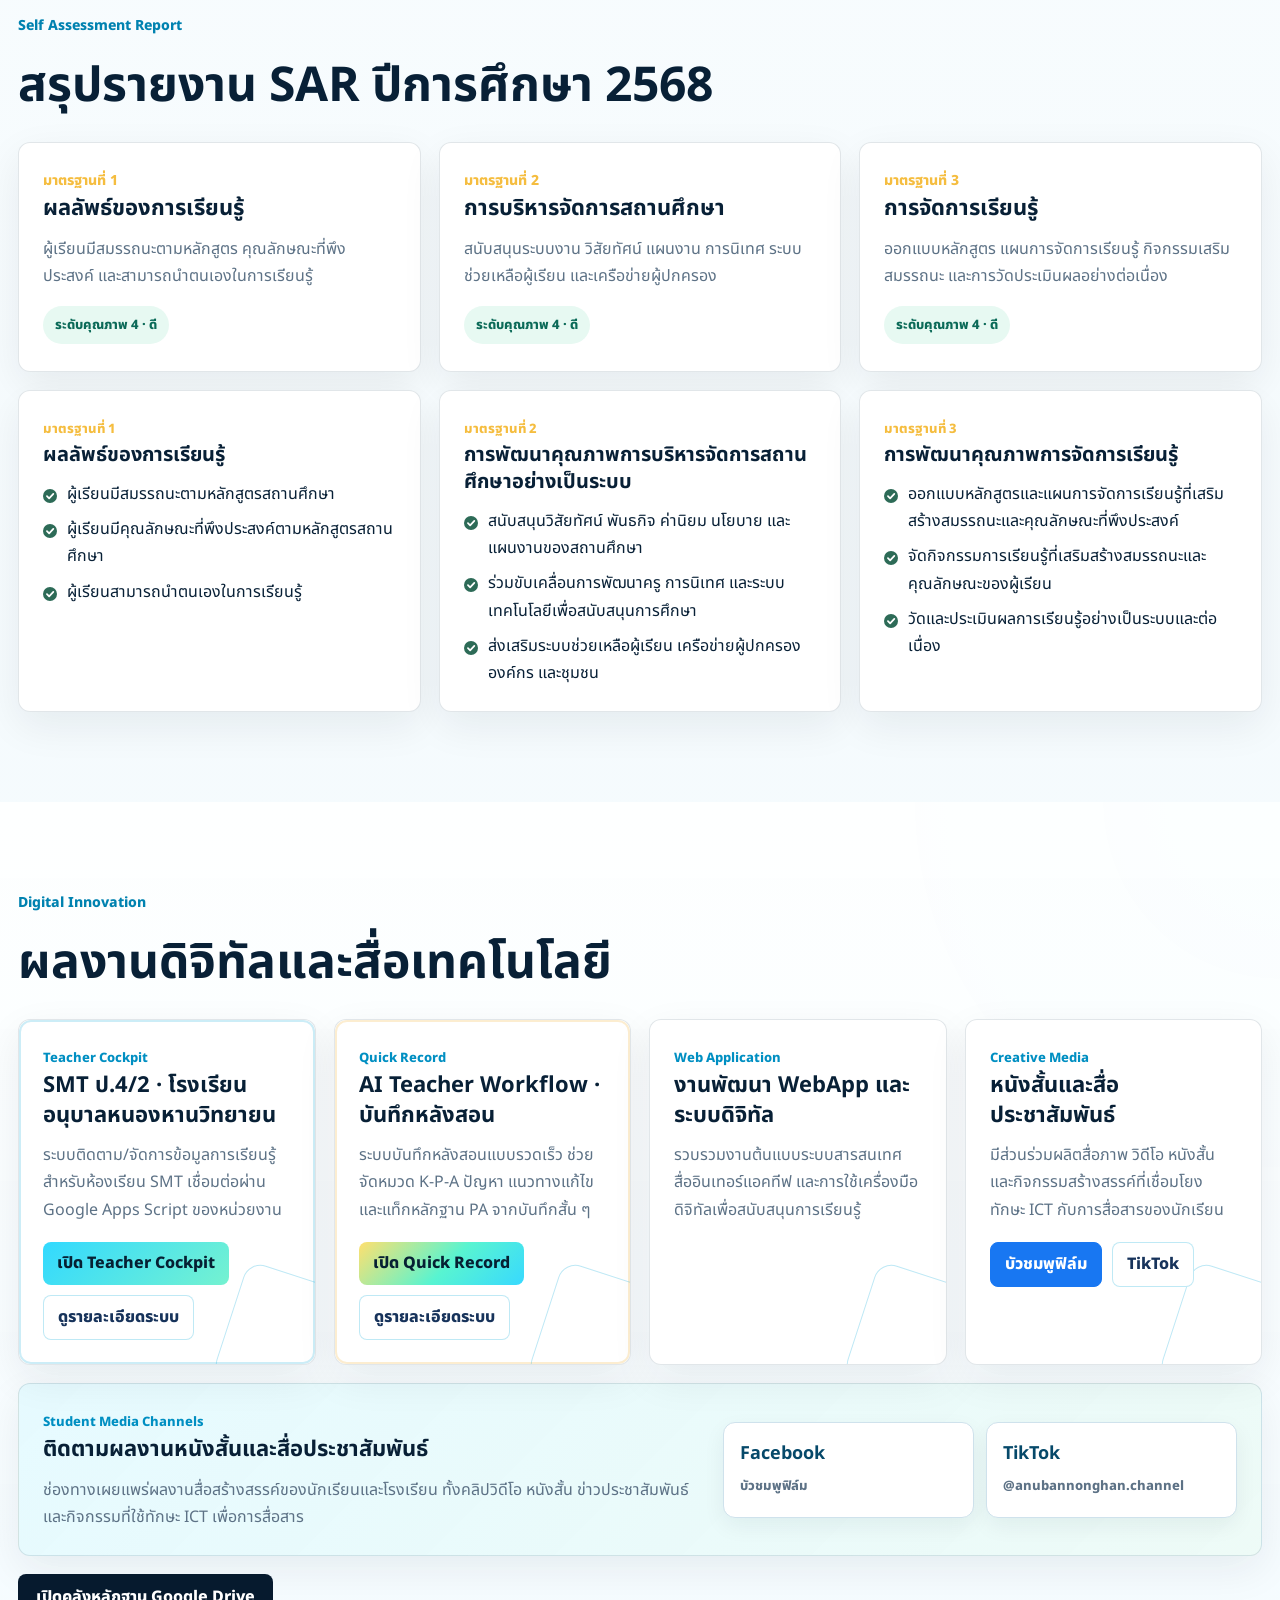
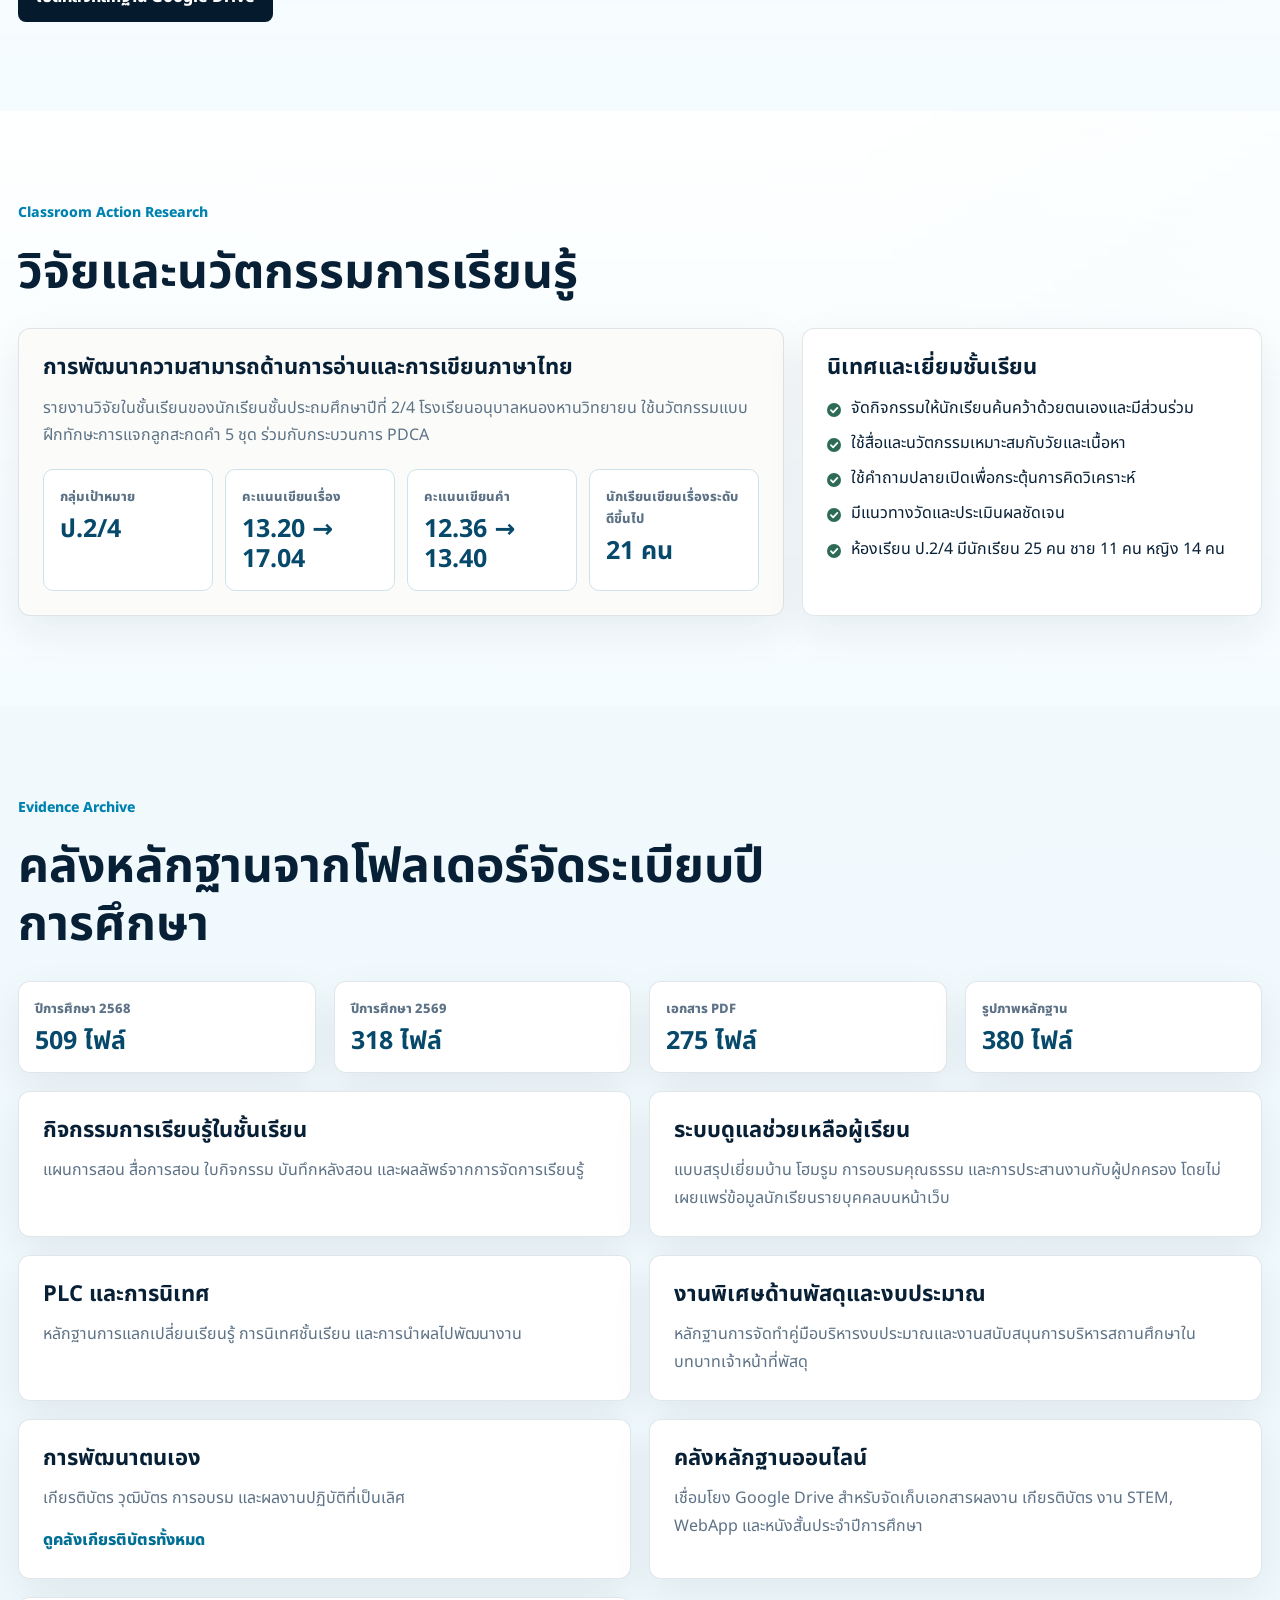
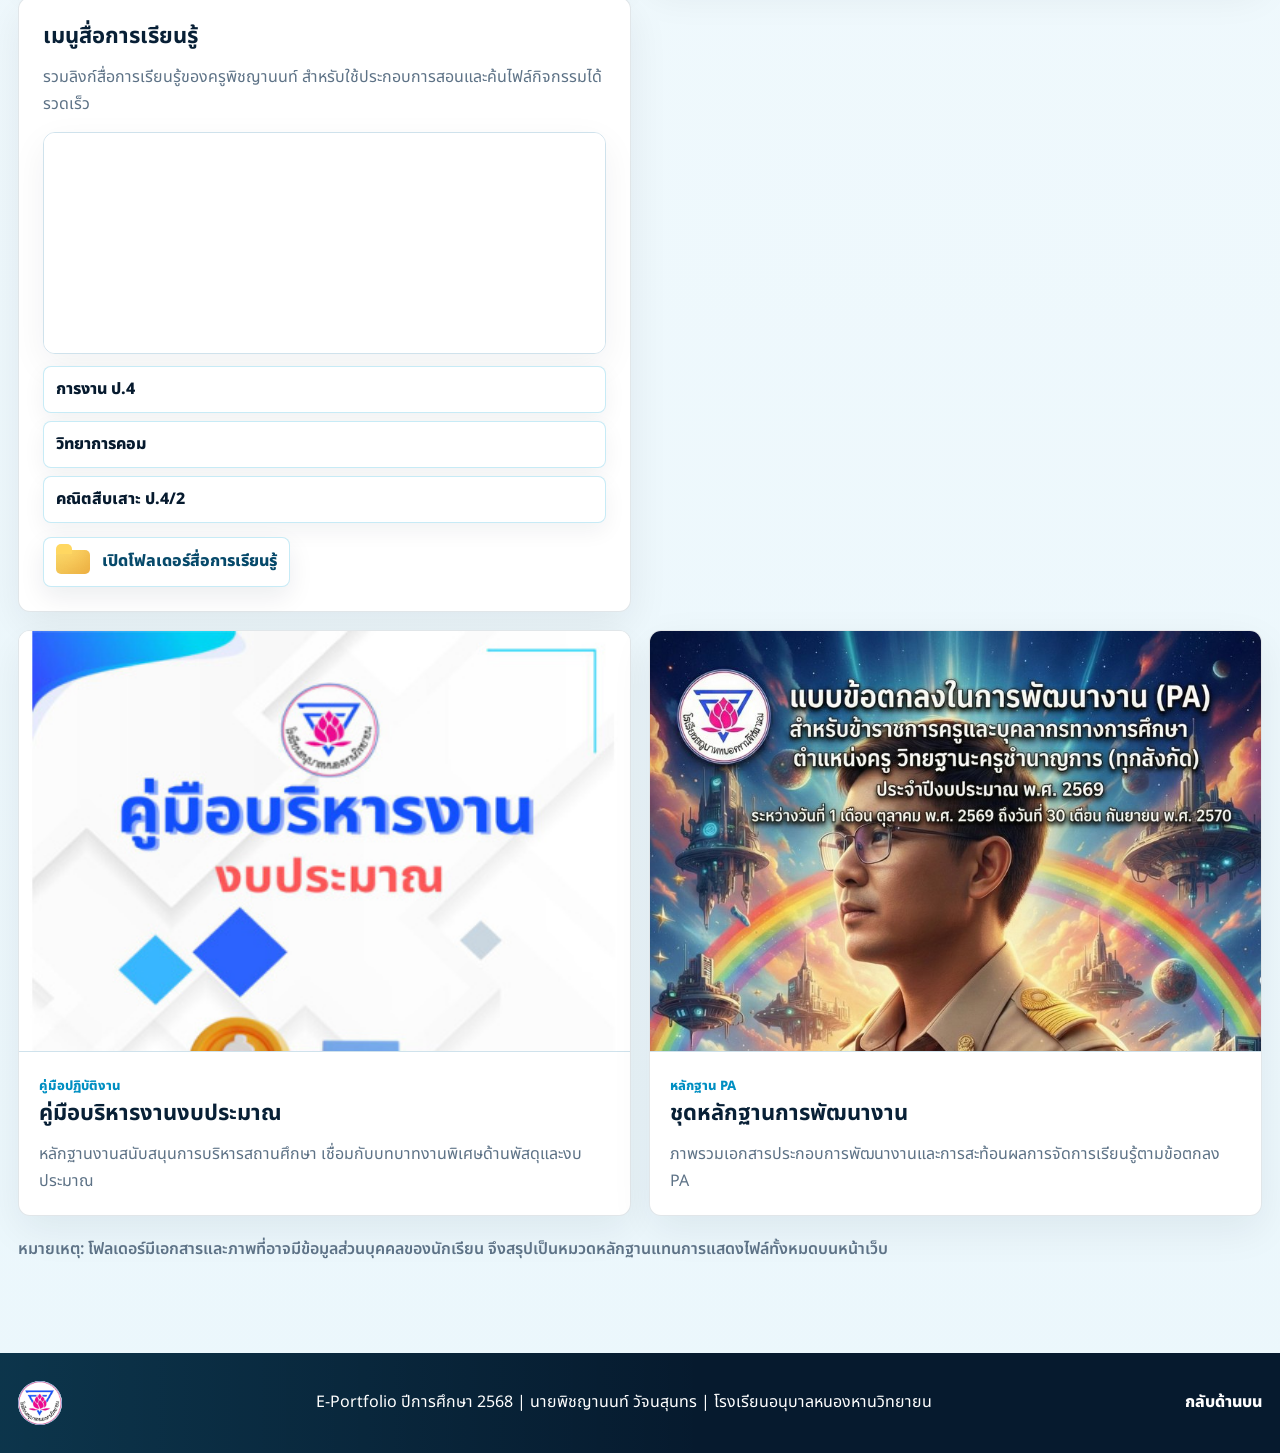
==== commit 83df4201: "Polish responsive technology portfolio design" ====
--- a/index.html
+++ b/index.html
@@ -110,6 +110,25 @@
         </div>
       </section>
 
+      <section class="quick-access" aria-label="ทางลัดระบบสำคัญ">
+        <a data-link="teacherCockpit" href="https://pichayanon89.github.io/SMT_2-4/" target="_blank" rel="noreferrer">
+          <span>Teacher Cockpit</span>
+          <strong>แดชบอร์ดห้อง SMT ป.4/2</strong>
+        </a>
+        <a data-link="quickRecord" href="https://pichayanon89.github.io/lesson-records/index.html" target="_blank" rel="noreferrer">
+          <span>Quick Record</span>
+          <strong>บันทึกหลังสอน</strong>
+        </a>
+        <a data-link="learningMediaDrive" href="https://drive.google.com/drive/folders/1qFc3DKwR-usZ_2Tt2fElB3EMbRl0qjNE?usp=sharing" target="_blank" rel="noreferrer">
+          <span>Learning Drive</span>
+          <strong>สื่อการเรียนรู้</strong>
+        </a>
+        <a data-link="evidenceDrive" href="https://drive.google.com/drive/folders/1ELZQjnW-w_DBmxFeGt-btZoV7nbDqtgM" target="_blank" rel="noreferrer">
+          <span>Evidence</span>
+          <strong>คลังหลักฐาน</strong>
+        </a>
+      </section>
+
       <section class="cockpit-spotlight" aria-labelledby="cockpit-title">
         <div>
           <h2 id="cockpit-title">Teacher Cockpit SMT ป.4/2</h2>
--- a/styles.css
+++ b/styles.css
@@ -1496,3 +1496,584 @@
     grid-template-columns: 1fr;
   }
 }
+
+/* 2026 responsive technology portfolio system */
+:root {
+  --bg: #eef7fc;
+  --ink: #082036;
+  --muted: #5d7286;
+  --line: #cfe2ec;
+  --paper: #ffffff;
+  --accent: #008fc2;
+  --accent-dark: #061a2e;
+  --cyan: #32d9ff;
+  --green: #1fc894;
+  --gold: #f5bd3f;
+  --sky: #e9f7ff;
+  --leaf: #e7f9f2;
+  --shadow: 0 22px 70px rgba(6, 26, 46, 0.14);
+  --container: 1280px;
+}
+
+body {
+  background:
+    linear-gradient(180deg, rgba(232, 248, 255, 0.88), rgba(255, 255, 255, 0.86) 38%, rgba(235, 247, 252, 0.94)),
+    radial-gradient(circle at 15% 5%, rgba(50, 217, 255, 0.16), transparent 28%),
+    var(--bg);
+}
+
+body::before {
+  content: "";
+  position: fixed;
+  inset: 0;
+  z-index: -1;
+  pointer-events: none;
+  opacity: 0.32;
+  background-image:
+    linear-gradient(rgba(0, 143, 194, 0.09) 1px, transparent 1px),
+    linear-gradient(90deg, rgba(0, 143, 194, 0.09) 1px, transparent 1px);
+  background-size: 48px 48px;
+}
+
+.site-header {
+  gap: 18px;
+  padding: 12px max(18px, calc((100vw - var(--container)) / 2 + 18px));
+  background: rgba(244, 251, 255, 0.88);
+  box-shadow: 0 8px 30px rgba(6, 26, 46, 0.06);
+}
+
+.brand {
+  flex: 0 0 auto;
+  min-width: 270px;
+}
+
+.brand strong {
+  color: #071c31;
+  line-height: 1.25;
+}
+
+.nav {
+  flex: 1 1 auto;
+  gap: 8px;
+  overflow-x: auto;
+  flex-wrap: nowrap;
+  justify-content: flex-end;
+  padding: 2px 0 4px;
+  scrollbar-width: thin;
+}
+
+.nav a {
+  flex: 0 0 auto;
+  padding: 8px 10px;
+  border-radius: 8px;
+  color: #486175;
+  line-height: 1.2;
+}
+
+.nav a:hover,
+.nav a:focus-visible {
+  color: #063252;
+  background: rgba(50, 217, 255, 0.14);
+  outline: none;
+}
+
+.hero,
+.cockpit-hero,
+.cert-hero,
+.section,
+.cockpit-spotlight,
+.updates-strip,
+.quick-access,
+.footer {
+  padding-left: max(18px, calc((100vw - var(--container)) / 2 + 18px));
+  padding-right: max(18px, calc((100vw - var(--container)) / 2 + 18px));
+}
+
+.hero {
+  grid-template-columns: minmax(0, 0.94fr) minmax(340px, 0.7fr);
+  min-height: min(820px, calc(100vh - 70px));
+  padding-top: clamp(58px, 8vw, 112px);
+  padding-bottom: clamp(86px, 9vw, 132px);
+  background:
+    radial-gradient(circle at 78% 20%, rgba(50, 217, 255, 0.24), transparent 29%),
+    radial-gradient(circle at 18% 92%, rgba(31, 200, 148, 0.22), transparent 26%),
+    linear-gradient(135deg, #06172a 0%, #0a2846 48%, #075c79 100%);
+}
+
+.hero::after,
+.cockpit-hero::after,
+.cert-hero::after {
+  content: "";
+  position: absolute;
+  inset: auto 0 0;
+  height: 1px;
+  background: linear-gradient(90deg, transparent, rgba(50, 217, 255, 0.7), transparent);
+}
+
+.hero h1 {
+  max-width: 760px;
+  font-size: clamp(44px, 6.5vw, 82px);
+}
+
+.lead {
+  max-width: 690px;
+}
+
+.hero-badges span {
+  border-radius: 8px;
+  background: rgba(255, 255, 255, 0.1);
+}
+
+.button,
+.drive-link,
+.cockpit-card-actions a,
+.social-actions a {
+  border-radius: 8px;
+  transition: transform 160ms ease, box-shadow 160ms ease, background 160ms ease;
+}
+
+.button:hover,
+.drive-link:hover,
+.cockpit-card-actions a:hover,
+.social-actions a:hover,
+.quick-access a:hover {
+  transform: translateY(-2px);
+}
+
+.portrait-frame {
+  min-height: clamp(400px, 48vw, 570px);
+  border-radius: 18px;
+  box-shadow: 0 34px 90px rgba(0, 0, 0, 0.3);
+}
+
+.teacher-photo {
+  min-height: clamp(400px, 48vw, 570px);
+}
+
+.hero-logo {
+  width: 72px;
+  height: 72px;
+}
+
+.profile-card,
+.stats-grid div,
+.cert-summary {
+  border-radius: 12px;
+  background: rgba(255, 255, 255, 0.12);
+}
+
+.stats-grid {
+  gap: 10px;
+}
+
+.stats-grid div {
+  min-height: 92px;
+}
+
+.quick-access {
+  position: relative;
+  z-index: 2;
+  display: grid;
+  grid-template-columns: repeat(4, minmax(0, 1fr));
+  gap: 12px;
+  margin-top: -54px;
+  margin-bottom: 0;
+}
+
+.quick-access a {
+  display: grid;
+  gap: 4px;
+  min-height: 94px;
+  padding: 18px;
+  border: 1px solid rgba(0, 143, 194, 0.16);
+  border-radius: 12px;
+  background:
+    linear-gradient(135deg, rgba(255, 255, 255, 0.96), rgba(235, 250, 255, 0.96)),
+    #fff;
+  box-shadow: 0 18px 46px rgba(6, 26, 46, 0.12);
+}
+
+.quick-access a::before {
+  content: "";
+  width: 34px;
+  height: 6px;
+  border-radius: 999px;
+  background: linear-gradient(90deg, var(--cyan), var(--green));
+}
+
+.quick-access span {
+  color: var(--accent);
+  font-size: 13px;
+  font-weight: 800;
+}
+
+.quick-access strong {
+  color: var(--accent-dark);
+  font-size: 17px;
+  line-height: 1.35;
+}
+
+.cockpit-spotlight {
+  grid-template-columns: minmax(280px, 0.48fr) minmax(0, 1fr);
+  gap: clamp(24px, 4.6vw, 60px);
+  padding-top: clamp(58px, 7vw, 90px);
+  padding-bottom: clamp(58px, 7vw, 90px);
+  background:
+    linear-gradient(110deg, rgba(255, 255, 255, 0.98), rgba(235, 249, 255, 0.88)),
+    #fff;
+}
+
+.quick-spotlight {
+  background:
+    linear-gradient(110deg, rgba(232, 250, 244, 0.92), rgba(255, 255, 255, 0.96)),
+    #fff;
+}
+
+.cockpit-spotlight img,
+.cockpit-preview img,
+.schedule-image img,
+.drive-embed,
+.mini-drive-embed,
+.evidence-showcase img,
+.certificate-card img {
+  border-radius: 12px;
+}
+
+.section {
+  padding-top: clamp(58px, 7vw, 96px);
+  padding-bottom: clamp(58px, 7vw, 96px);
+}
+
+.band {
+  background:
+    linear-gradient(180deg, rgba(255, 255, 255, 0.88), rgba(244, 251, 255, 0.9)),
+    radial-gradient(circle at 100% 0%, rgba(50, 217, 255, 0.08), transparent 30%);
+}
+
+.section-heading {
+  display: grid;
+  gap: 8px;
+  max-width: 820px;
+  margin-bottom: 26px;
+}
+
+.section-label {
+  color: #0082b0;
+}
+
+.section-heading h2,
+.cockpit-spotlight h2,
+.cockpit-hero-copy h1,
+.cert-hero h1 {
+  letter-spacing: 0;
+}
+
+.info-grid article,
+.standard-grid article,
+.evidence-list article,
+.archive-summary article,
+.innovation-grid article,
+.evidence-media-grid article,
+.research-card,
+.observation-card,
+.subjects,
+.timeline,
+.score-card,
+.pa-domains,
+.sar-detail-grid article,
+.schedule-feature,
+.learning-media-panel,
+.media-follow,
+.cockpit-feature-grid article,
+.cockpit-explain,
+.cockpit-flow,
+.certificate-card {
+  border-radius: 12px;
+  border-color: rgba(8, 49, 78, 0.12);
+  box-shadow: 0 14px 42px rgba(6, 26, 46, 0.07);
+}
+
+.info-grid article:hover,
+.standard-grid article:hover,
+.evidence-list article:hover,
+.innovation-grid article:hover,
+.certificate-card:hover {
+  border-color: rgba(0, 143, 194, 0.28);
+}
+
+.updates-strip {
+  align-items: start;
+  background: rgba(255, 255, 255, 0.88);
+}
+
+.updates-grid article {
+  border-radius: 12px;
+  background: #fff;
+}
+
+.schedule-feature,
+.learning-media-panel,
+.media-follow {
+  background:
+    linear-gradient(135deg, rgba(50, 217, 255, 0.12), rgba(31, 200, 148, 0.08)),
+    #fff;
+}
+
+.drive-embed {
+  min-height: 440px;
+  background:
+    linear-gradient(135deg, rgba(233, 247, 255, 0.9), rgba(255, 255, 255, 0.92));
+}
+
+.drive-folder-list a,
+.mini-folder-list a,
+.folder-link {
+  border-radius: 8px;
+}
+
+.score-card.featured {
+  background:
+    linear-gradient(135deg, rgba(50, 217, 255, 0.2), rgba(31, 200, 148, 0.1)),
+    #061a2e;
+}
+
+.innovation-grid article::after {
+  border-radius: 18px;
+}
+
+.cockpit-hero,
+.cert-hero {
+  position: relative;
+  overflow: hidden;
+  padding-top: clamp(58px, 8vw, 108px);
+  padding-bottom: clamp(58px, 8vw, 108px);
+}
+
+.cockpit-feature-grid span {
+  border-radius: 8px;
+}
+
+.cert-hero {
+  background:
+    radial-gradient(circle at 82% 18%, rgba(50, 217, 255, 0.24), transparent 29%),
+    linear-gradient(135deg, #06172a, #075c79);
+}
+
+.certificate-grid {
+  grid-template-columns: repeat(4, minmax(0, 1fr));
+}
+
+.certificate-card h3 {
+  overflow-wrap: anywhere;
+}
+
+.footer {
+  background:
+    linear-gradient(90deg, rgba(50, 217, 255, 0.14), transparent 55%),
+    #061a2e;
+}
+
+@media (max-width: 1120px) {
+  .brand {
+    min-width: 230px;
+  }
+
+  .innovation-grid,
+  .certificate-grid {
+    grid-template-columns: repeat(2, minmax(0, 1fr));
+  }
+}
+
+@media (max-width: 960px) {
+  .site-header {
+    gap: 10px;
+    align-items: stretch;
+  }
+
+  .brand {
+    min-width: 0;
+  }
+
+  .nav {
+    justify-content: flex-start;
+    margin-inline: -4px;
+    padding-bottom: 6px;
+  }
+
+  .hero {
+    min-height: auto;
+    grid-template-columns: 1fr;
+    padding-top: 42px;
+    padding-bottom: 78px;
+  }
+
+  .quick-access {
+    grid-template-columns: repeat(2, minmax(0, 1fr));
+    margin-top: -42px;
+  }
+
+  .cockpit-spotlight {
+    grid-template-columns: 1fr;
+  }
+
+  .quick-spotlight img {
+    order: 0;
+  }
+
+  .updates-strip {
+    grid-template-columns: 1fr;
+  }
+
+  .updates-grid {
+    grid-template-columns: repeat(2, minmax(0, 1fr));
+  }
+
+  .drive-folder-list,
+  .archive-summary,
+  .standard-grid,
+  .sar-detail-grid,
+  .cockpit-feature-grid {
+    grid-template-columns: repeat(2, minmax(0, 1fr));
+  }
+}
+
+@media (max-width: 680px) {
+  .site-header {
+    position: sticky;
+    padding-top: 10px;
+    padding-bottom: 8px;
+  }
+
+  .school-mark {
+    width: 40px;
+    height: 40px;
+  }
+
+  .brand {
+    gap: 10px;
+  }
+
+  .brand strong {
+    font-size: 15px;
+  }
+
+  .brand small {
+    font-size: 11px;
+  }
+
+  .nav {
+    gap: 6px;
+    font-size: 13px;
+  }
+
+  .nav a {
+    padding: 7px 9px;
+    background: rgba(255, 255, 255, 0.54);
+  }
+
+  .hero,
+  .cockpit-hero,
+  .cert-hero,
+  .section,
+  .cockpit-spotlight,
+  .updates-strip,
+  .quick-access,
+  .footer {
+    padding-left: 18px;
+    padding-right: 18px;
+  }
+
+  .hero {
+    gap: 28px;
+    padding-top: 32px;
+    padding-bottom: 66px;
+  }
+
+  .hero h1 {
+    font-size: clamp(38px, 12vw, 48px);
+  }
+
+  .lead,
+  .cockpit-hero-copy p,
+  .cert-hero p:not(.section-label) {
+    font-size: 17px;
+  }
+
+  .hero-actions,
+  .cockpit-actions {
+    display: grid;
+    grid-template-columns: 1fr;
+  }
+
+  .button,
+  .drive-link {
+    width: 100%;
+  }
+
+  .portrait-frame,
+  .teacher-photo {
+    min-height: 360px;
+  }
+
+  .hero-logo {
+    width: 58px;
+    height: 58px;
+  }
+
+  .stats-grid,
+  .quick-access,
+  .updates-grid,
+  .drive-folder-list,
+  .archive-summary,
+  .standard-grid,
+  .sar-detail-grid,
+  .cockpit-feature-grid,
+  .innovation-grid,
+  .certificate-grid {
+    grid-template-columns: 1fr;
+  }
+
+  .quick-access {
+    gap: 10px;
+    margin-top: -32px;
+  }
+
+  .quick-access a {
+    min-height: auto;
+    padding: 15px;
+  }
+
+  .cockpit-spotlight h2,
+  .section-heading h2,
+  .cockpit-hero-copy h1,
+  .cert-hero h1 {
+    font-size: clamp(30px, 10vw, 42px);
+  }
+
+  .schedule-feature,
+  .learning-media-panel,
+  .media-follow,
+  .evidence-showcase {
+    padding: 18px;
+  }
+
+  .drive-embed iframe {
+    height: 420px;
+  }
+
+  .result-grid,
+  .media-links,
+  .info-grid,
+  .evidence-list,
+  .evidence-media-grid {
+    grid-template-columns: 1fr;
+  }
+
+  .pa-domains ol {
+    grid-template-columns: 1fr;
+  }
+
+  .footer {
+    gap: 12px;
+  }
+}
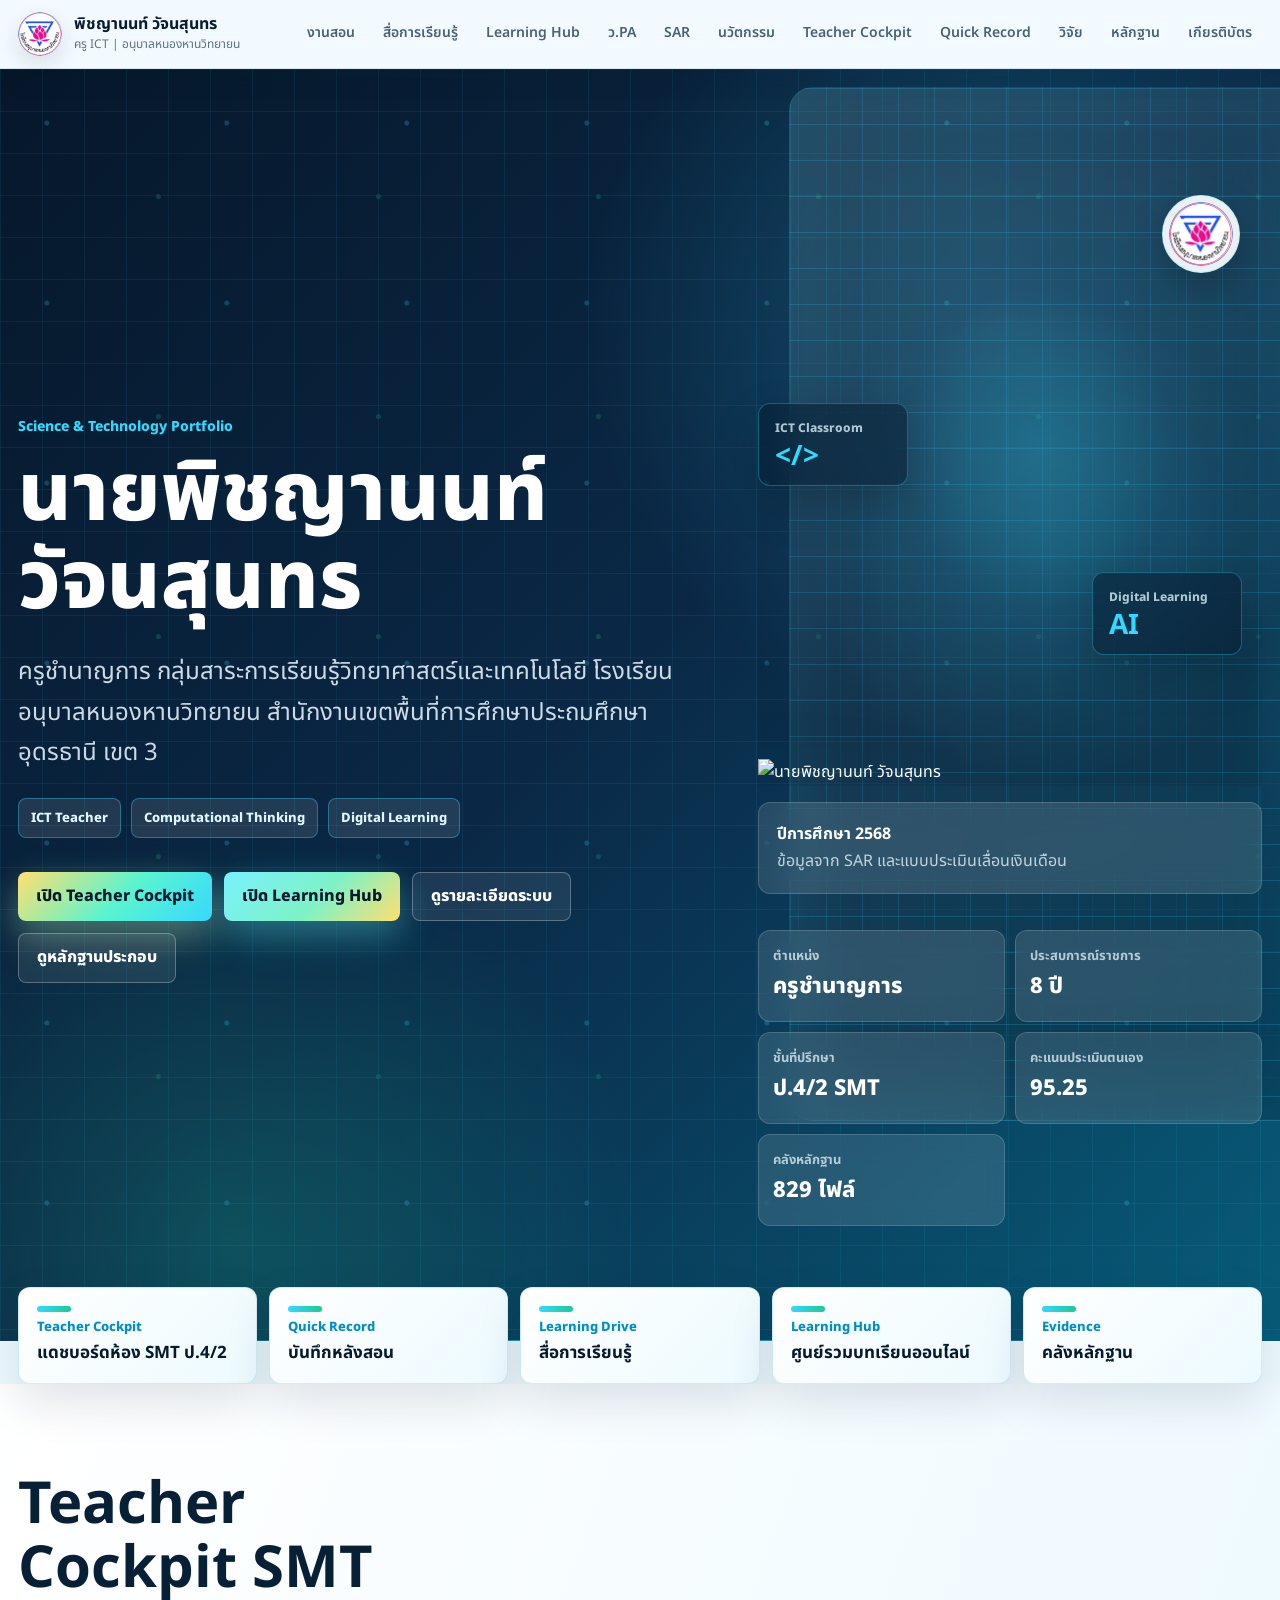
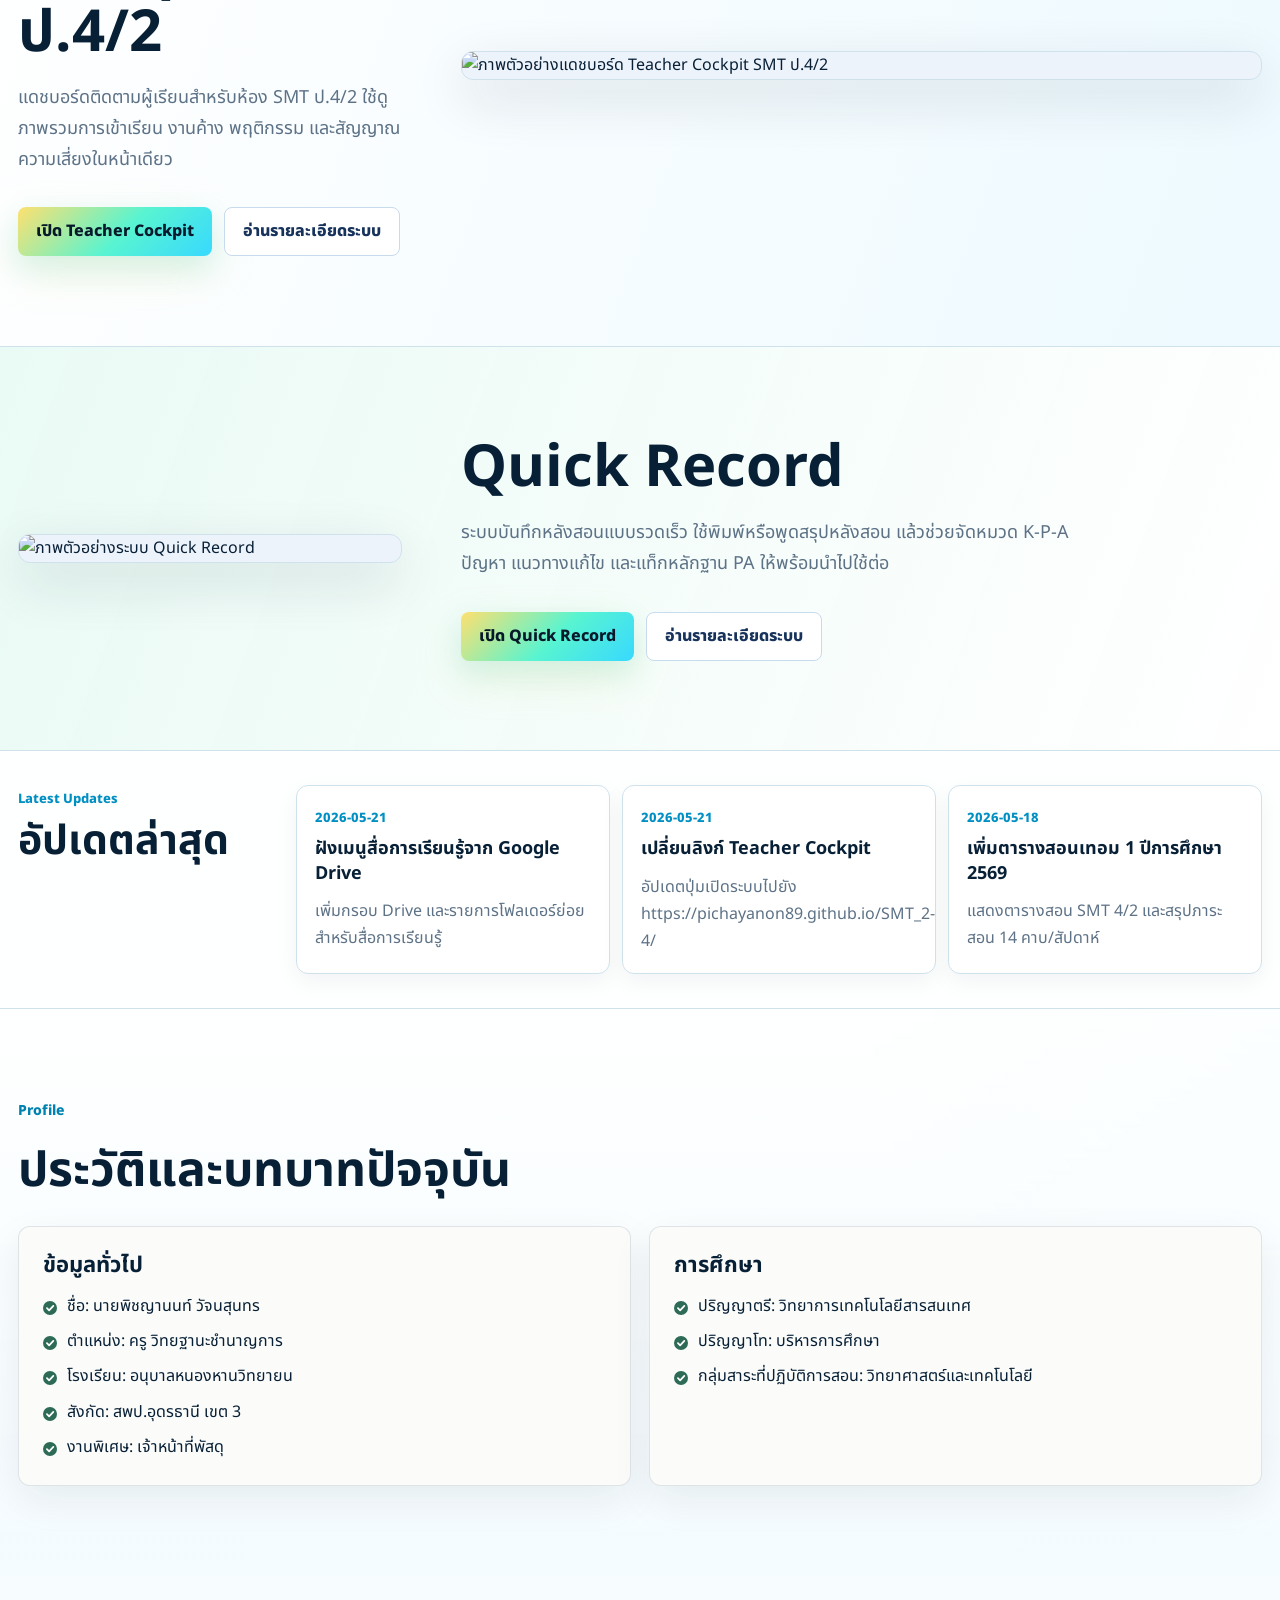
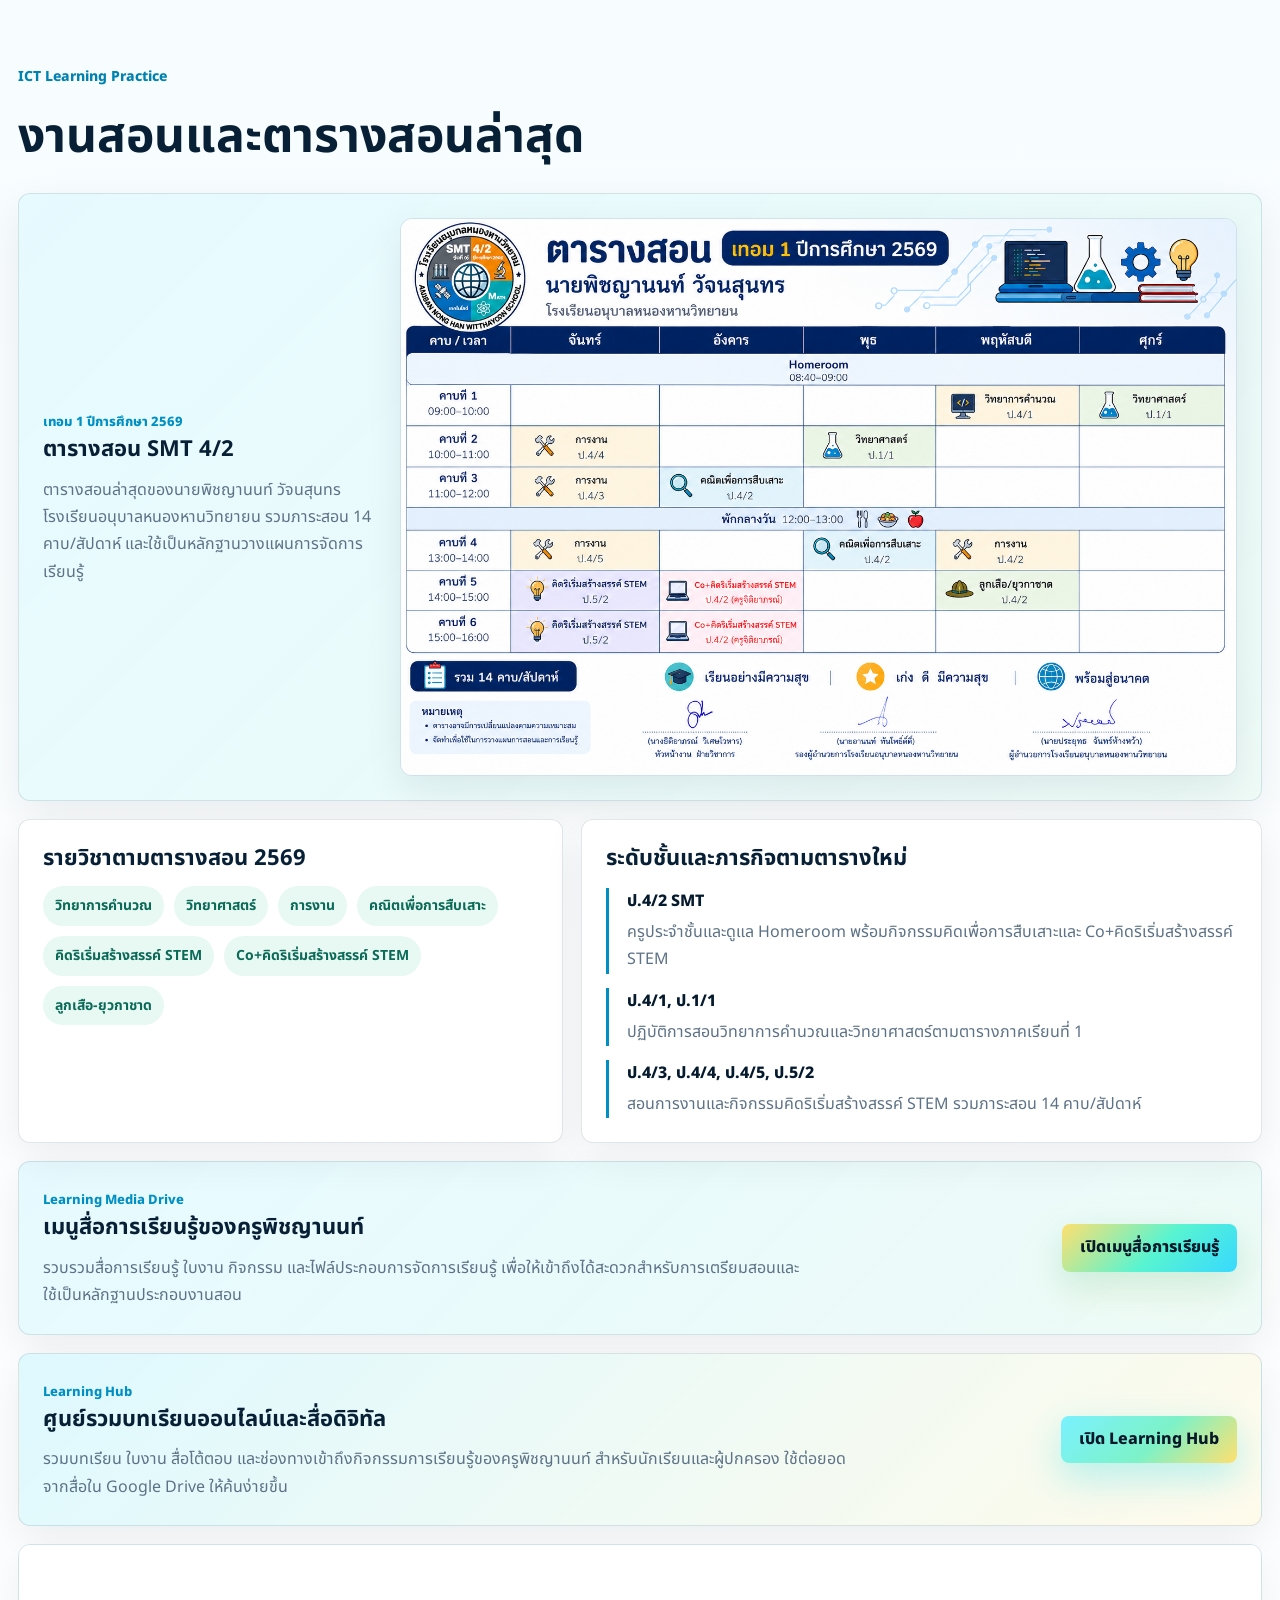
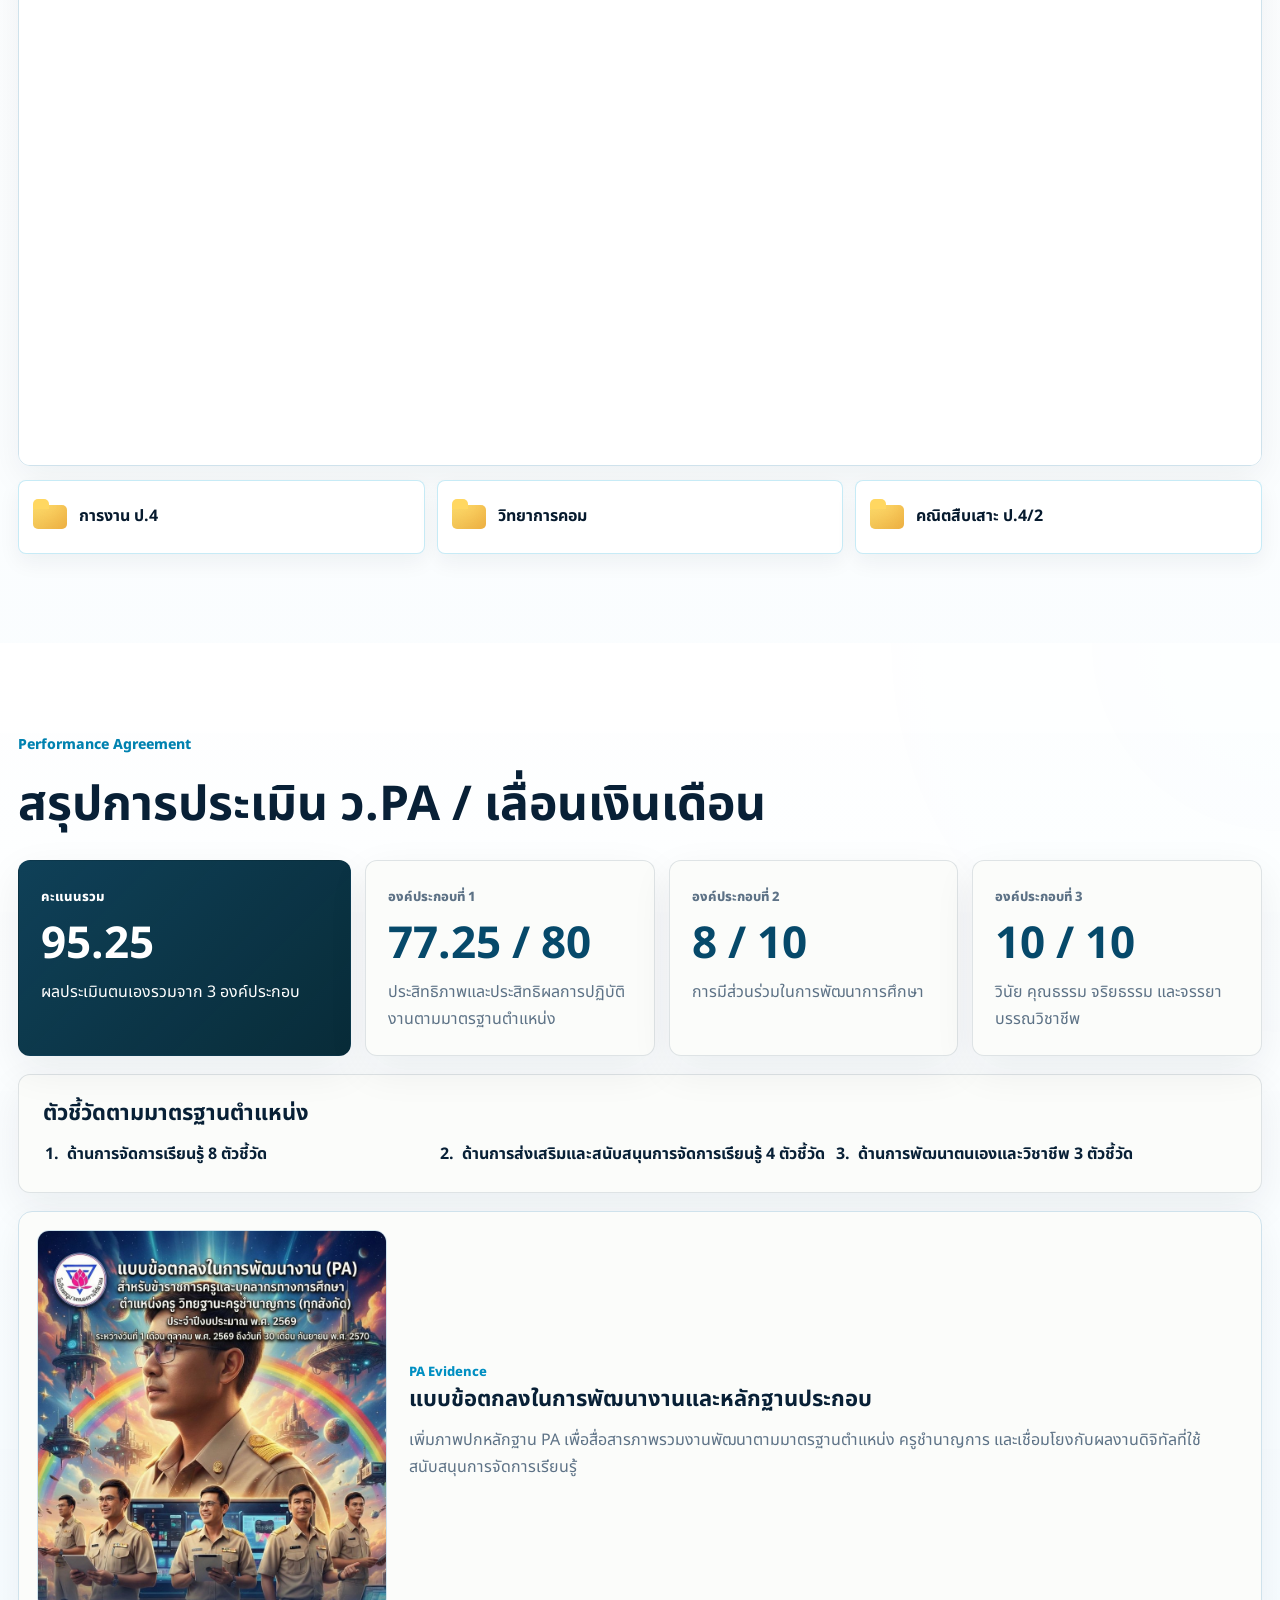
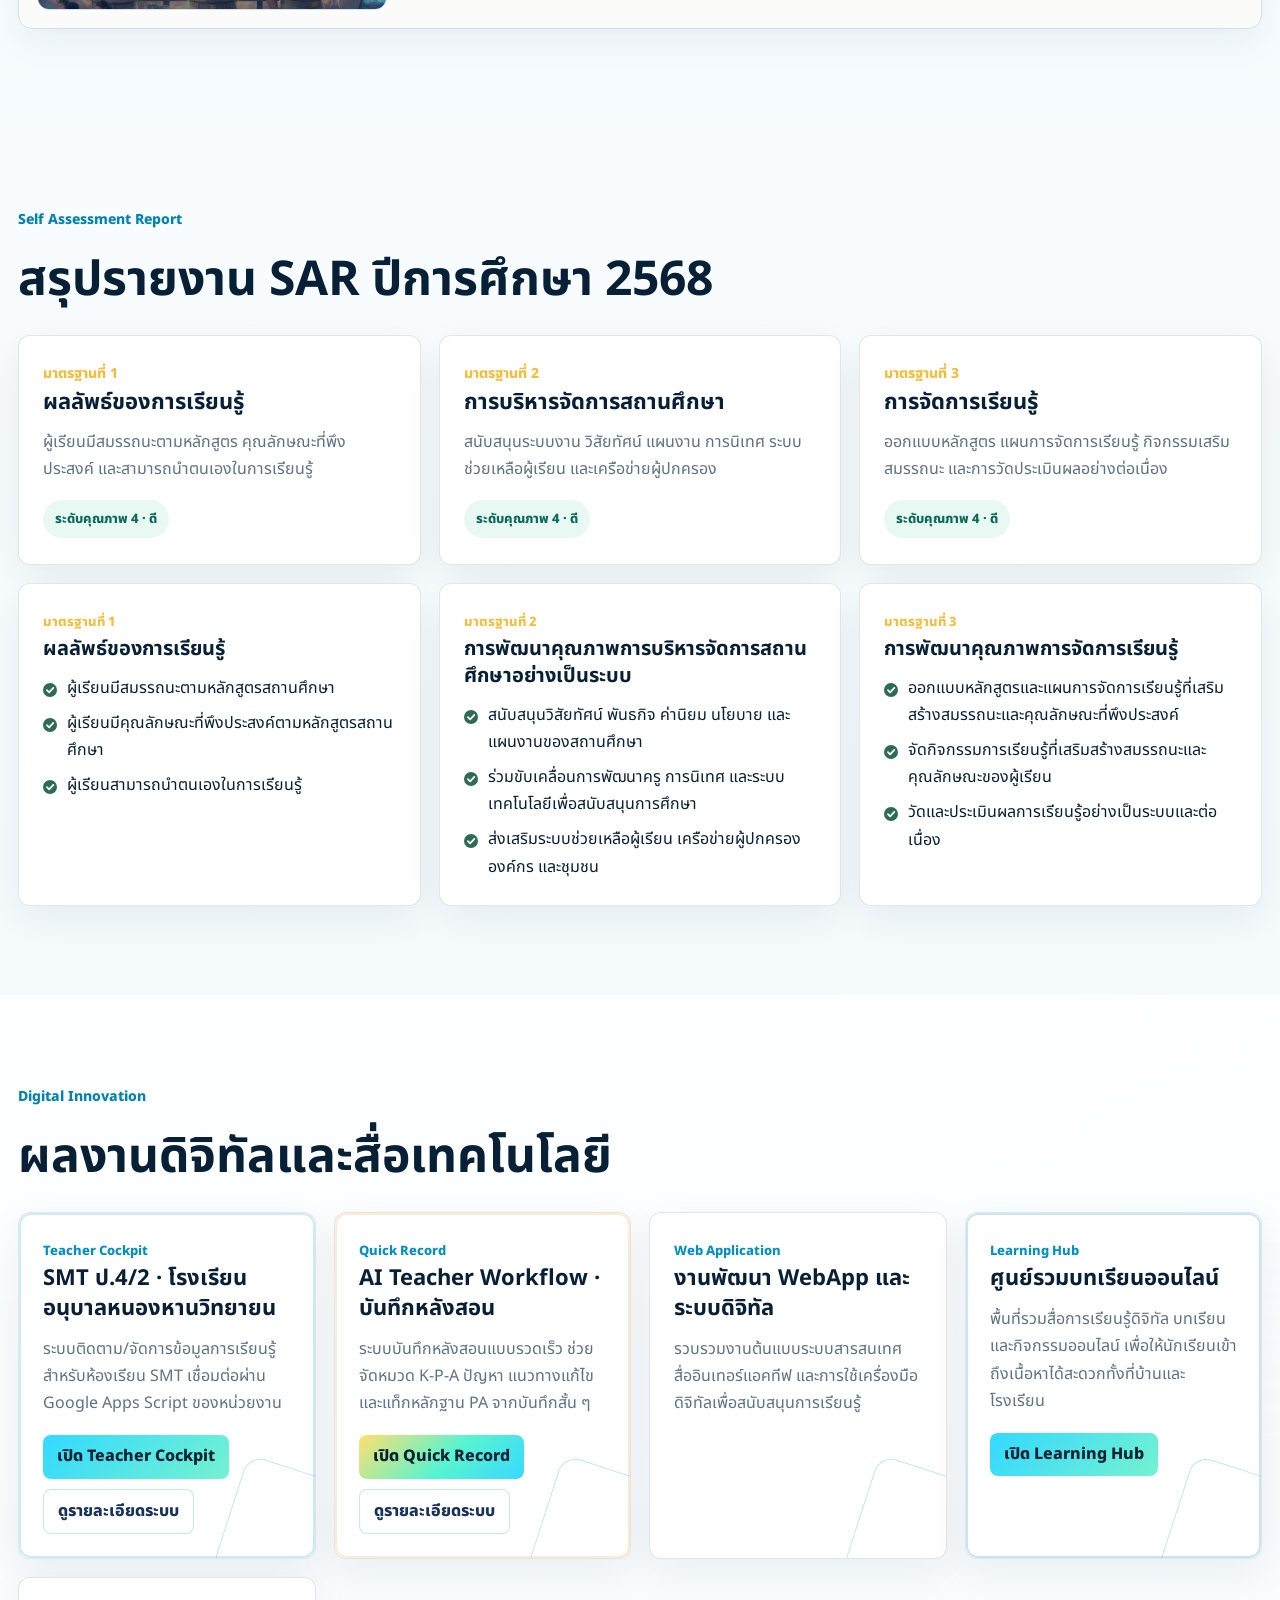
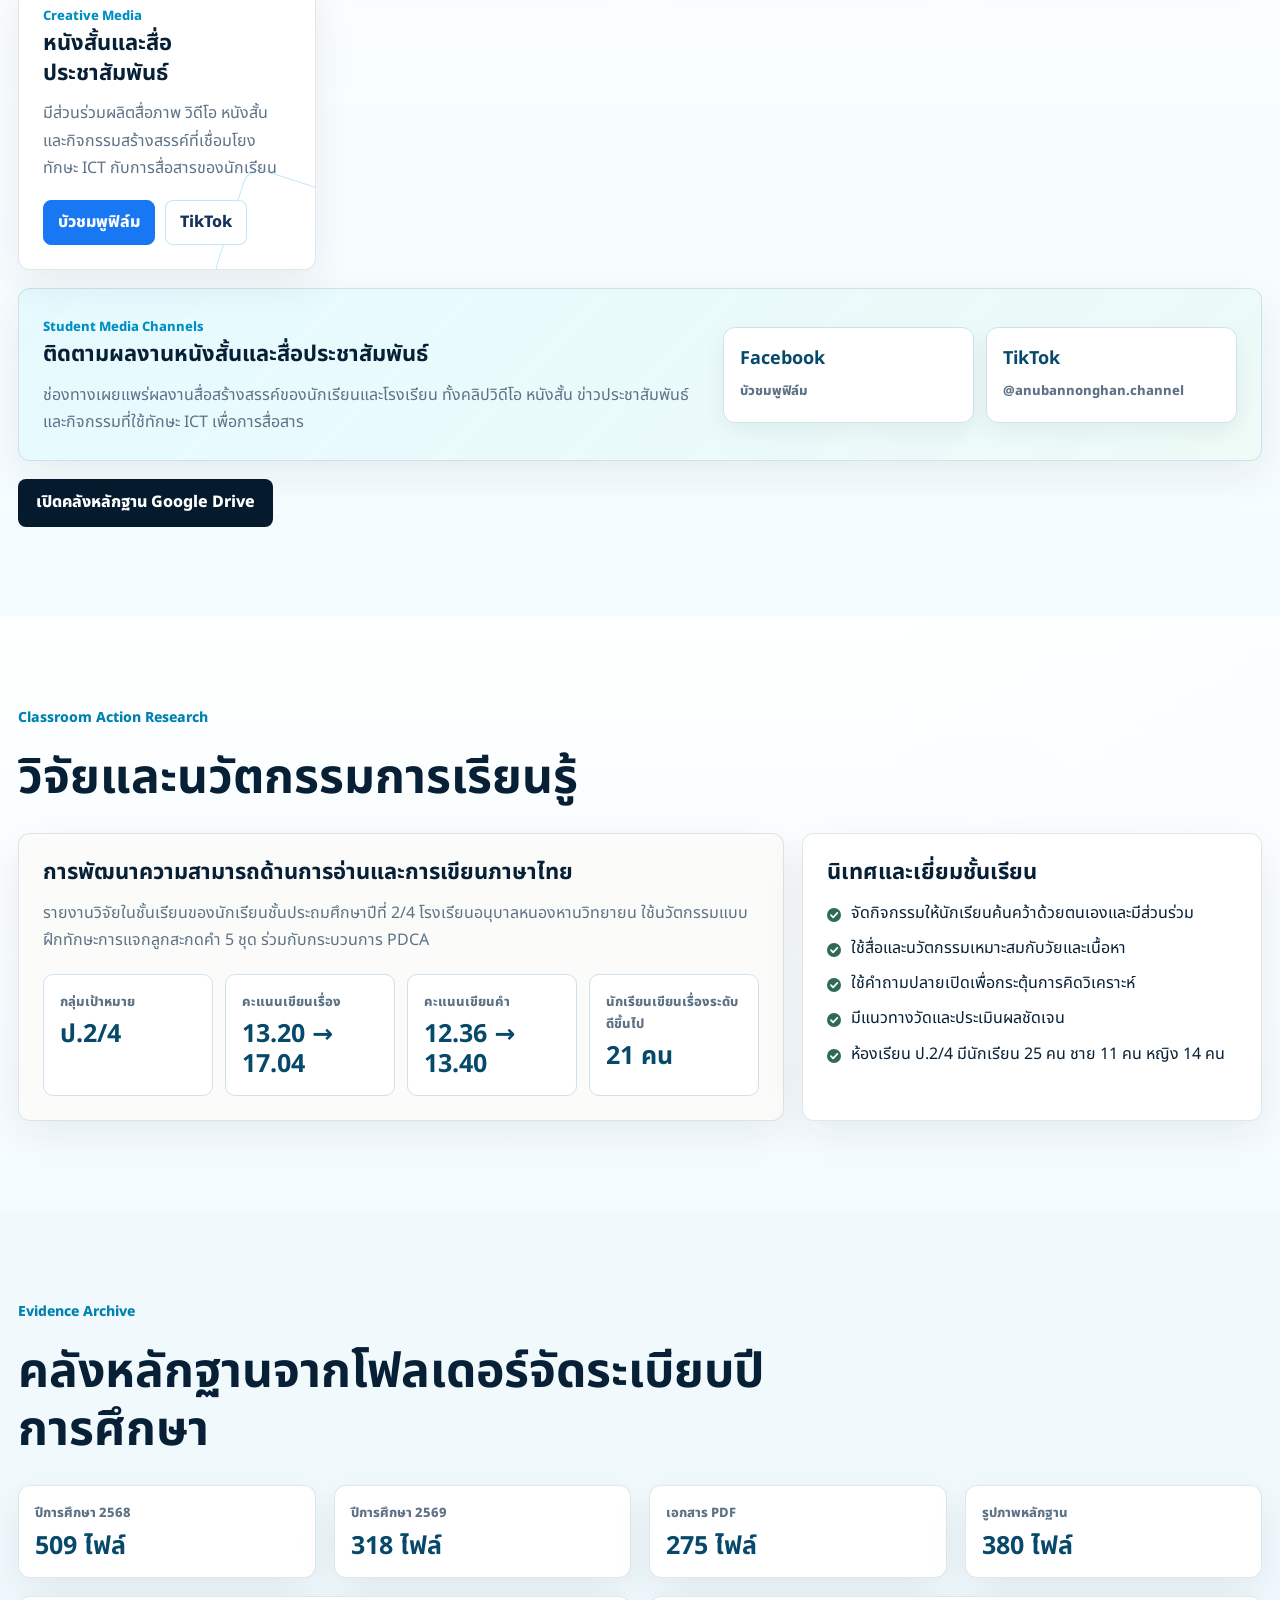
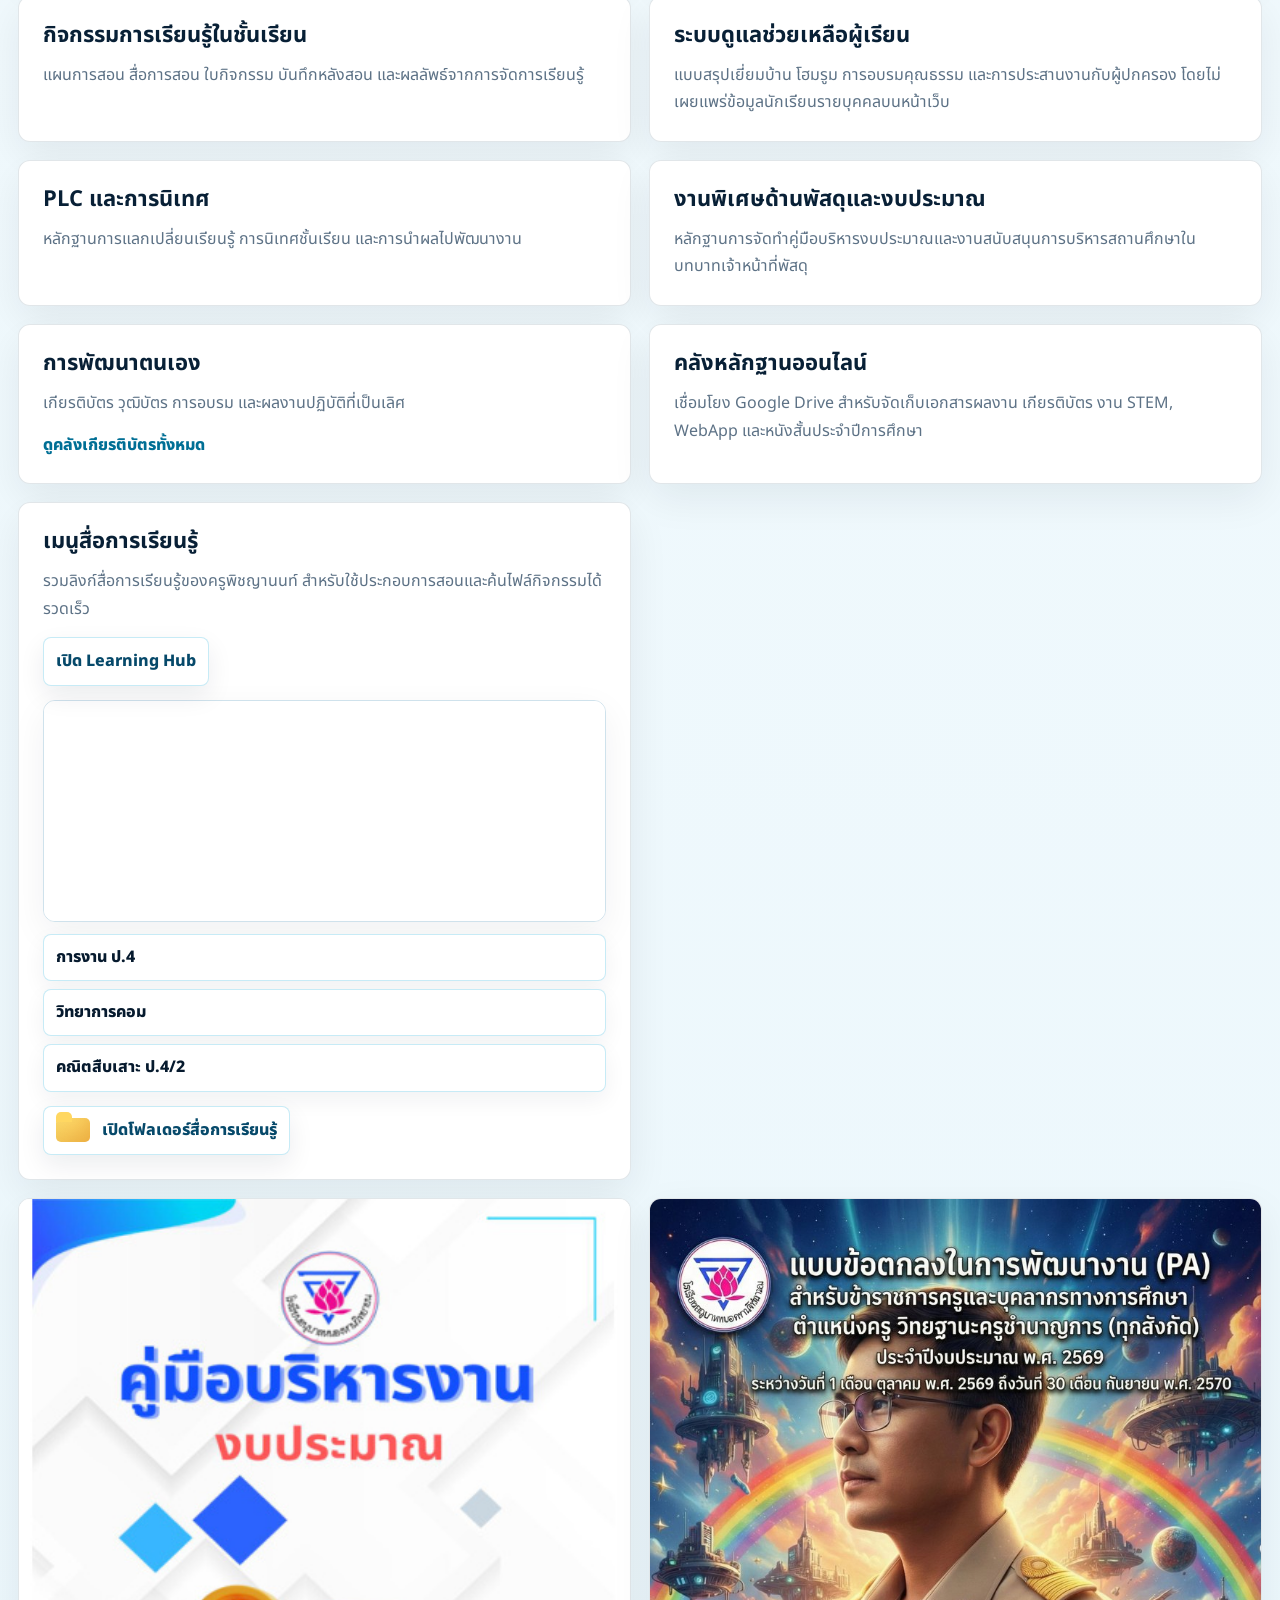
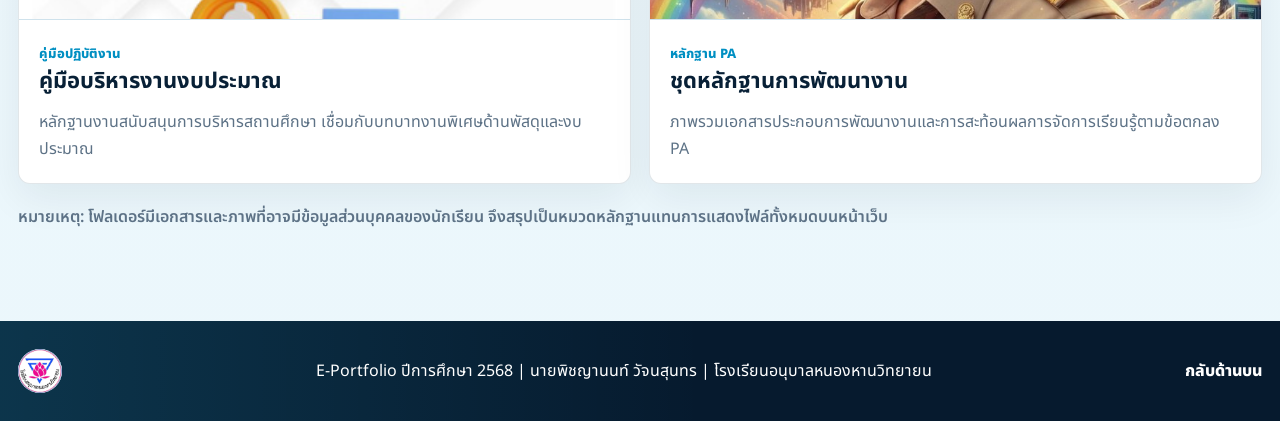
==== commit 449cc2e4: "Promote Learning Hub on portfolio" ====
--- a/index.html
+++ b/index.html
@@ -42,6 +42,7 @@
         <a href="#profile">ประวัติ</a>
         <a href="#teaching">งานสอน</a>
         <a href="#learning-media">สื่อการเรียนรู้</a>
+        <a data-link="learningHub" href="https://pichayanon89.github.io/learning-hub/" target="_blank" rel="noreferrer">Learning Hub</a>
         <a href="#pa">ว.PA</a>
         <a href="#sar">SAR</a>
         <a href="#innovation">นวัตกรรม</a>
@@ -70,13 +71,22 @@
           </div>
           <div class="hero-actions">
             <a class="button primary cockpit-cta" data-link="teacherCockpit" href="https://pichayanon89.github.io/SMT_2-4/" target="_blank" rel="noreferrer">เปิด Teacher Cockpit</a>
+            <a class="button primary learning-hub-cta" data-link="learningHub" href="https://pichayanon89.github.io/learning-hub/" target="_blank" rel="noreferrer">เปิด Learning Hub</a>
             <a class="button secondary" href="teacher-cockpit.html">ดูรายละเอียดระบบ</a>
             <a class="button secondary" href="#evidence">ดูหลักฐานประกอบ</a>
           </div>
         </div>
-        <div class="hero-visual" aria-label="รูปครูและสรุปข้อมูลสำคัญ">
+        <div class="hero-visual profile-cover-visual" aria-label="รูปครูและสรุปข้อมูลสำคัญ">
+          <div class="holo-panel panel-left">
+            <span>ICT Classroom</span>
+            <strong>&lt;/&gt;</strong>
+          </div>
+          <div class="holo-panel panel-right">
+            <span>Digital Learning</span>
+            <strong>AI</strong>
+          </div>
           <div class="portrait-frame">
-            <img class="teacher-photo" src="assets/teacher-portrait.jpg" alt="นายพิชญานนท์ วัจนสุนทร" />
+            <img class="teacher-photo" src="assets/teacher-profile-cover.png" alt="นายพิชญานนท์ วัจนสุนทร" />
             <img class="hero-logo" src="assets/school-logo.png" alt="โลโก้โรงเรียนอนุบาลหนองหานวิทยายน" />
           </div>
           <div class="profile-card">
@@ -123,6 +133,10 @@
           <span>Learning Drive</span>
           <strong>สื่อการเรียนรู้</strong>
         </a>
+        <a data-link="learningHub" href="https://pichayanon89.github.io/learning-hub/" target="_blank" rel="noreferrer">
+          <span>Learning Hub</span>
+          <strong>ศูนย์รวมบทเรียนออนไลน์</strong>
+        </a>
         <a data-link="evidenceDrive" href="https://drive.google.com/drive/folders/1ELZQjnW-w_DBmxFeGt-btZoV7nbDqtgM" target="_blank" rel="noreferrer">
           <span>Evidence</span>
           <strong>คลังหลักฐาน</strong>
@@ -268,6 +282,19 @@
           </div>
           <a class="button primary cockpit-cta" data-link="learningMediaDrive" href="https://drive.google.com/drive/folders/1qFc3DKwR-usZ_2Tt2fElB3EMbRl0qjNE?usp=sharing" target="_blank" rel="noreferrer">
             เปิดเมนูสื่อการเรียนรู้
+          </a>
+        </div>
+        <div class="learning-hub-promo">
+          <div>
+            <span>Learning Hub</span>
+            <h3>ศูนย์รวมบทเรียนออนไลน์และสื่อดิจิทัล</h3>
+            <p>
+              รวมบทเรียน ใบงาน สื่อโต้ตอบ และช่องทางเข้าถึงกิจกรรมการเรียนรู้ของครูพิชญานนท์
+              สำหรับนักเรียนและผู้ปกครอง ใช้ต่อยอดจากสื่อใน Google Drive ให้ค้นง่ายขึ้น
+            </p>
+          </div>
+          <a class="button primary learning-hub-cta" data-link="learningHub" href="https://pichayanon89.github.io/learning-hub/" target="_blank" rel="noreferrer">
+            เปิด Learning Hub
           </a>
         </div>
         <div class="drive-embed" aria-label="ไฟล์ใน Google Drive เมนูสื่อการเรียนรู้">
@@ -439,6 +466,16 @@
             <span>Web Application</span>
             <h3>งานพัฒนา WebApp และระบบดิจิทัล</h3>
             <p>รวบรวมงานต้นแบบระบบสารสนเทศ สื่ออินเทอร์แอคทีฟ และการใช้เครื่องมือดิจิทัลเพื่อสนับสนุนการเรียนรู้</p>
+          </article>
+          <article class="learning-hub-card">
+            <span>Learning Hub</span>
+            <h3>ศูนย์รวมบทเรียนออนไลน์</h3>
+            <p>พื้นที่รวมสื่อการเรียนรู้ดิจิทัล บทเรียน และกิจกรรมออนไลน์ เพื่อให้นักเรียนเข้าถึงเนื้อหาได้สะดวกทั้งที่บ้านและโรงเรียน</p>
+            <div class="cockpit-card-actions">
+              <a data-link="learningHub" href="https://pichayanon89.github.io/learning-hub/" target="_blank" rel="noreferrer">
+                เปิด Learning Hub
+              </a>
+            </div>
           </article>
           <article>
             <span>Creative Media</span>
@@ -571,6 +608,9 @@
           <article>
             <h3>เมนูสื่อการเรียนรู้</h3>
             <p>รวมลิงก์สื่อการเรียนรู้ของครูพิชญานนท์ สำหรับใช้ประกอบการสอนและค้นไฟล์กิจกรรมได้รวดเร็ว</p>
+            <a class="folder-link" data-link="learningHub" href="https://pichayanon89.github.io/learning-hub/" target="_blank" rel="noreferrer">
+              <span>เปิด Learning Hub</span>
+            </a>
             <div class="mini-drive-embed" aria-label="ตัวอย่างไฟล์ในโฟลเดอร์สื่อการเรียนรู้">
               <iframe
                 src="https://drive.google.com/embeddedfolderview?id=1qFc3DKwR-usZ_2Tt2fElB3EMbRl0qjNE#list"
--- a/styles.css
+++ b/styles.css
@@ -195,6 +195,12 @@
   color: #06192a;
   background: linear-gradient(135deg, #ffe06f, #58f4d1 54%, #38d9ff);
   box-shadow: 0 16px 42px rgba(255, 224, 111, 0.26), 0 12px 30px rgba(56, 217, 255, 0.24);
+}
+
+.button.primary.learning-hub-cta {
+  color: #06192a;
+  background: linear-gradient(135deg, #7af1ff, #7df2c7 54%, #ffe06f);
+  box-shadow: 0 16px 42px rgba(56, 217, 255, 0.24), 0 12px 30px rgba(125, 242, 199, 0.2);
 }
 
 .button.secondary {
@@ -535,6 +541,34 @@
   box-shadow: 0 12px 36px rgba(7, 26, 47, 0.06);
 }
 
+.learning-hub-promo {
+  display: grid;
+  grid-template-columns: minmax(0, 1fr) auto;
+  align-items: center;
+  gap: 18px;
+  margin-top: 18px;
+  padding: 24px;
+  border: 1px solid rgba(0, 143, 194, 0.22);
+  border-radius: 14px;
+  background:
+    linear-gradient(135deg, rgba(50, 217, 255, 0.16), rgba(255, 224, 111, 0.14)),
+    #fff;
+  box-shadow: 0 14px 42px rgba(6, 26, 46, 0.08);
+}
+
+.learning-hub-promo span,
+.learning-hub-card span {
+  color: var(--accent);
+  font-size: 13px;
+  font-weight: 800;
+}
+
+.learning-hub-promo p {
+  max-width: 820px;
+  margin: 0;
+  color: var(--muted);
+}
+
 .learning-media-panel span {
   color: var(--accent);
   font-size: 13px;
@@ -1111,6 +1145,12 @@
     #fff;
 }
 
+.learning-hub-card {
+  background:
+    linear-gradient(140deg, rgba(50, 217, 255, 0.16), rgba(255, 224, 111, 0.16)),
+    #fff;
+}
+
 .cockpit-card::before {
   content: "";
   position: absolute;
@@ -1125,6 +1165,15 @@
   position: absolute;
   inset: 0;
   border: 2px solid rgba(244, 184, 74, 0.26);
+  border-radius: inherit;
+  pointer-events: none;
+}
+
+.learning-hub-card::before {
+  content: "";
+  position: absolute;
+  inset: 0;
+  border: 2px solid rgba(0, 143, 194, 0.22);
   border-radius: inherit;
   pointer-events: none;
 }
@@ -1494,6 +1543,160 @@
   .learning-media-panel {
     align-items: stretch;
     grid-template-columns: 1fr;
+  }
+
+  .learning-hub-promo {
+    align-items: stretch;
+    grid-template-columns: 1fr;
+  }
+}
+
+/* Graduation portrait cover treatment */
+.profile-cover-visual {
+  position: relative;
+  align-self: stretch;
+  isolation: isolate;
+  align-content: end;
+}
+
+.profile-cover-visual::before {
+  content: "";
+  position: absolute;
+  inset: -8% -8% 10% 6%;
+  z-index: -1;
+  border-radius: 24px;
+  background:
+    linear-gradient(rgba(50, 217, 255, 0.18) 1px, transparent 1px),
+    linear-gradient(90deg, rgba(50, 217, 255, 0.14) 1px, transparent 1px),
+    radial-gradient(circle at 50% 44%, rgba(50, 217, 255, 0.18), transparent 38%),
+    linear-gradient(135deg, rgba(255, 255, 255, 0.1), rgba(4, 20, 39, 0.38));
+  background-size: 36px 36px, 36px 36px, auto, auto;
+  border: 1px solid rgba(50, 217, 255, 0.18);
+  box-shadow: inset 0 0 90px rgba(50, 217, 255, 0.12);
+}
+
+.profile-cover-visual .portrait-frame {
+  display: grid;
+  align-items: end;
+  min-height: clamp(500px, 48vw, 650px);
+  border: 0;
+  border-radius: 0;
+  background:
+    radial-gradient(ellipse at 56% 45%, rgba(50, 217, 255, 0.16), transparent 34%),
+    linear-gradient(180deg, transparent 0%, rgba(6, 23, 42, 0.14) 100%);
+  box-shadow: none;
+}
+
+.profile-cover-visual .teacher-photo {
+  align-self: end;
+  width: min(106%, 720px);
+  height: auto;
+  min-height: 0;
+  margin-inline: auto;
+  object-fit: contain;
+  object-position: center bottom;
+  filter:
+    drop-shadow(0 26px 46px rgba(0, 0, 0, 0.34))
+    drop-shadow(0 0 18px rgba(50, 217, 255, 0.16));
+}
+
+.profile-cover-visual .hero-logo {
+  right: 22px;
+  top: 24px;
+  width: 78px;
+  height: 78px;
+  border: 1px solid rgba(50, 217, 255, 0.26);
+}
+
+.holo-panel {
+  position: absolute;
+  z-index: 2;
+  display: grid;
+  gap: 4px;
+  min-width: 150px;
+  padding: 14px 16px;
+  border: 1px solid rgba(50, 217, 255, 0.32);
+  border-radius: 12px;
+  color: #dff8ff;
+  background: rgba(7, 26, 47, 0.52);
+  backdrop-filter: blur(14px);
+  box-shadow: 0 18px 46px rgba(0, 0, 0, 0.2);
+}
+
+.holo-panel span {
+  color: rgba(223, 248, 255, 0.76);
+  font-size: 12px;
+  font-weight: 800;
+}
+
+.holo-panel strong {
+  color: var(--cyan);
+  font-size: 28px;
+  line-height: 1;
+}
+
+.panel-left {
+  left: 0;
+  top: 22%;
+}
+
+.panel-right {
+  right: 4%;
+  top: 38%;
+}
+
+@media (max-width: 960px) {
+  .profile-cover-visual::before {
+    inset: -2% -4% 8%;
+  }
+
+  .profile-cover-visual .portrait-frame {
+    min-height: 520px;
+  }
+}
+
+@media (max-width: 680px) {
+  .profile-cover-visual {
+    margin-top: 6px;
+  }
+
+  .profile-cover-visual::before {
+    inset: 2% -8px 14%;
+    border-radius: 18px;
+  }
+
+  .profile-cover-visual .portrait-frame {
+    min-height: 430px;
+  }
+
+  .profile-cover-visual .teacher-photo {
+    width: min(116%, 460px);
+  }
+
+  .profile-cover-visual .hero-logo {
+    right: 12px;
+    top: 18px;
+    width: 58px;
+    height: 58px;
+  }
+
+  .holo-panel {
+    min-width: 118px;
+    padding: 10px 12px;
+  }
+
+  .holo-panel strong {
+    font-size: 22px;
+  }
+
+  .panel-left {
+    top: 15%;
+    left: 4px;
+  }
+
+  .panel-right {
+    top: 28%;
+    right: 4px;
   }
 }
 
@@ -1674,7 +1877,7 @@
   position: relative;
   z-index: 2;
   display: grid;
-  grid-template-columns: repeat(4, minmax(0, 1fr));
+  grid-template-columns: repeat(5, minmax(0, 1fr));
   gap: 12px;
   margin-top: -54px;
   margin-bottom: 0;
@@ -1783,6 +1986,7 @@
 .sar-detail-grid article,
 .schedule-feature,
 .learning-media-panel,
+.learning-hub-promo,
 .media-follow,
 .cockpit-feature-grid article,
 .cockpit-explain,
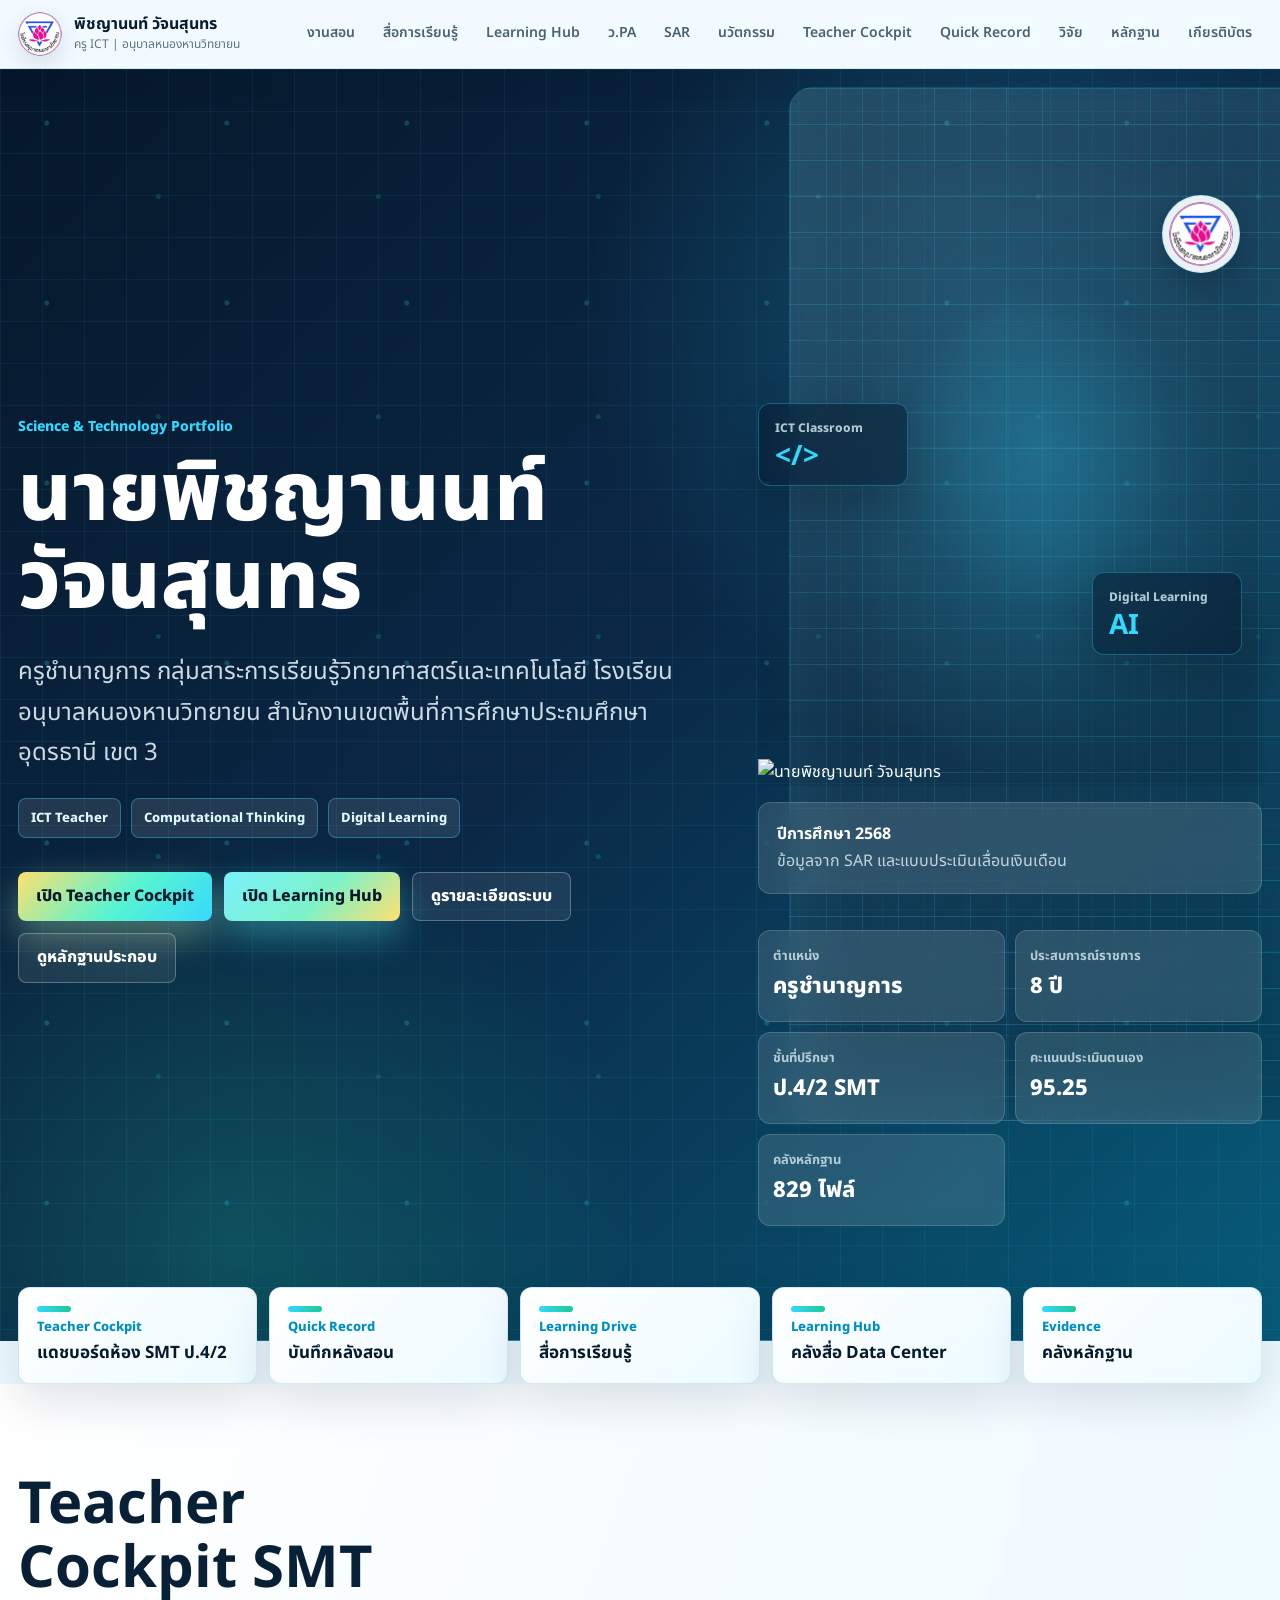
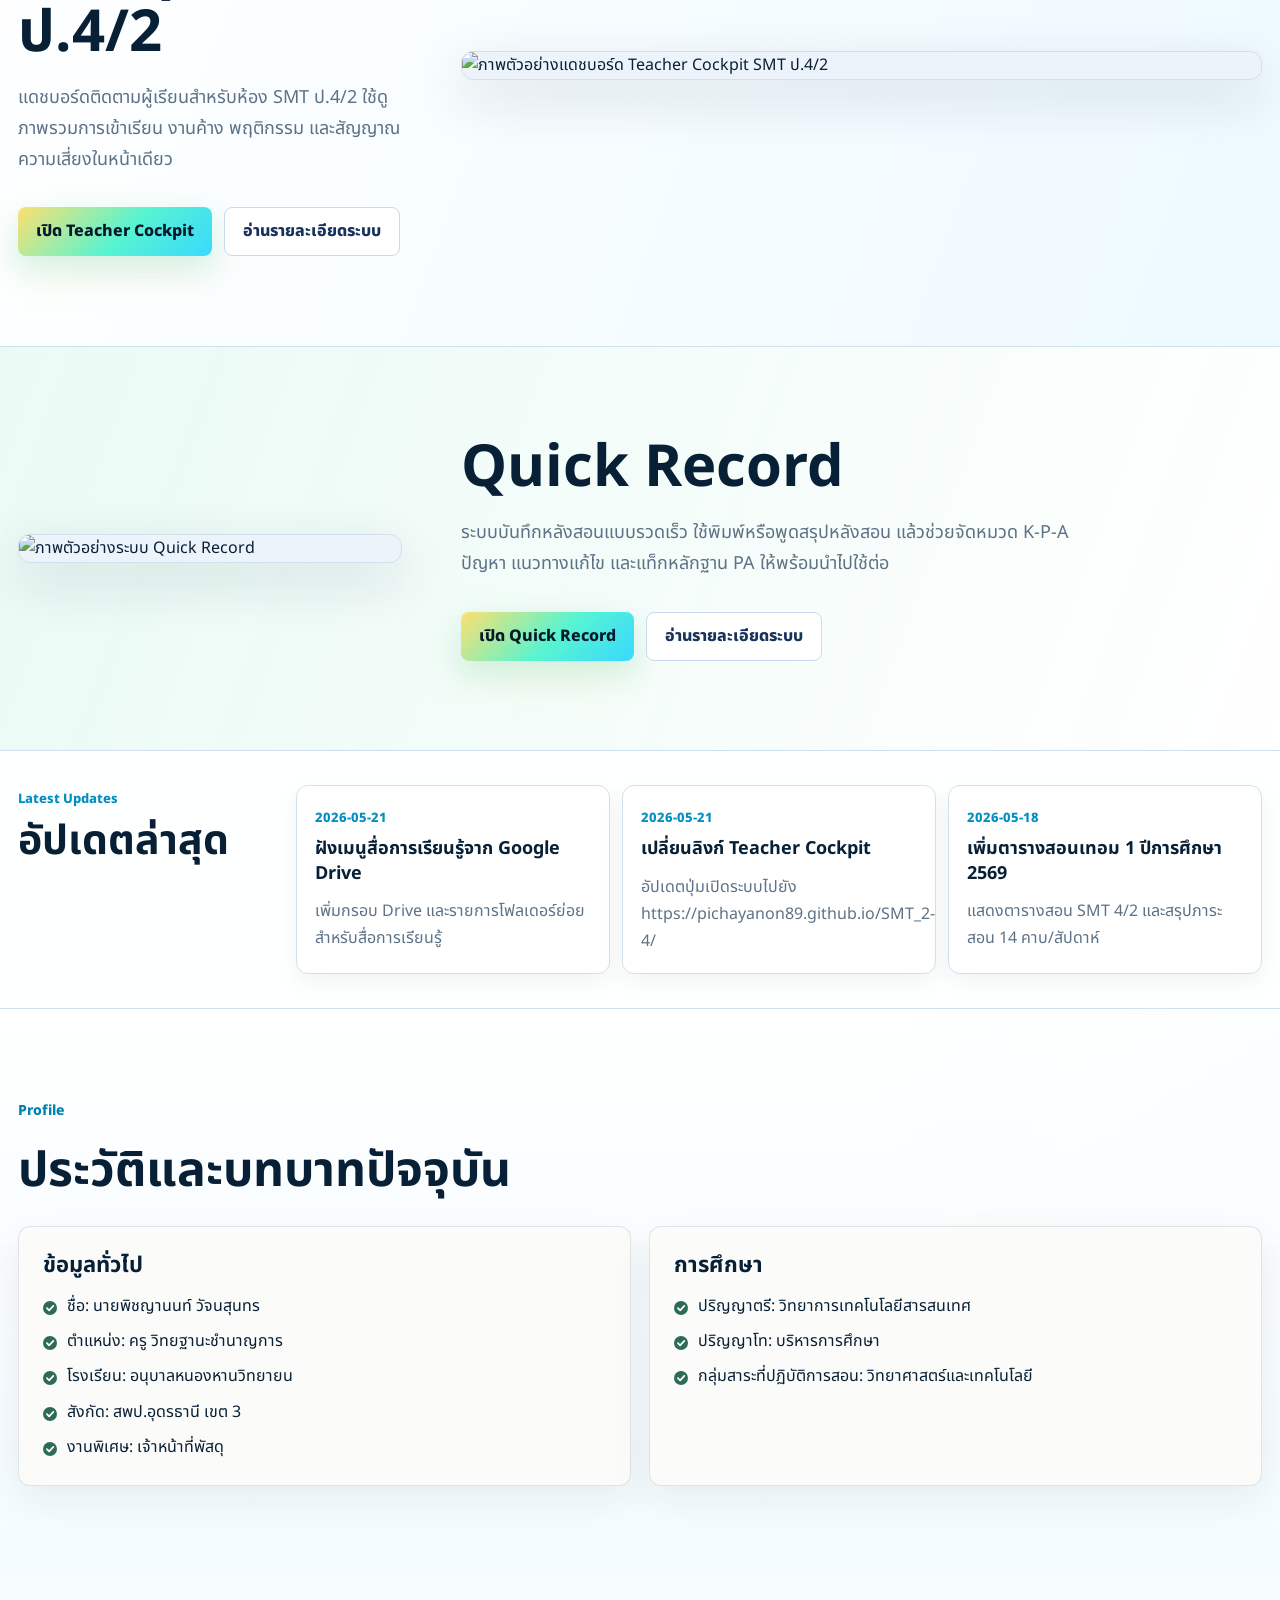
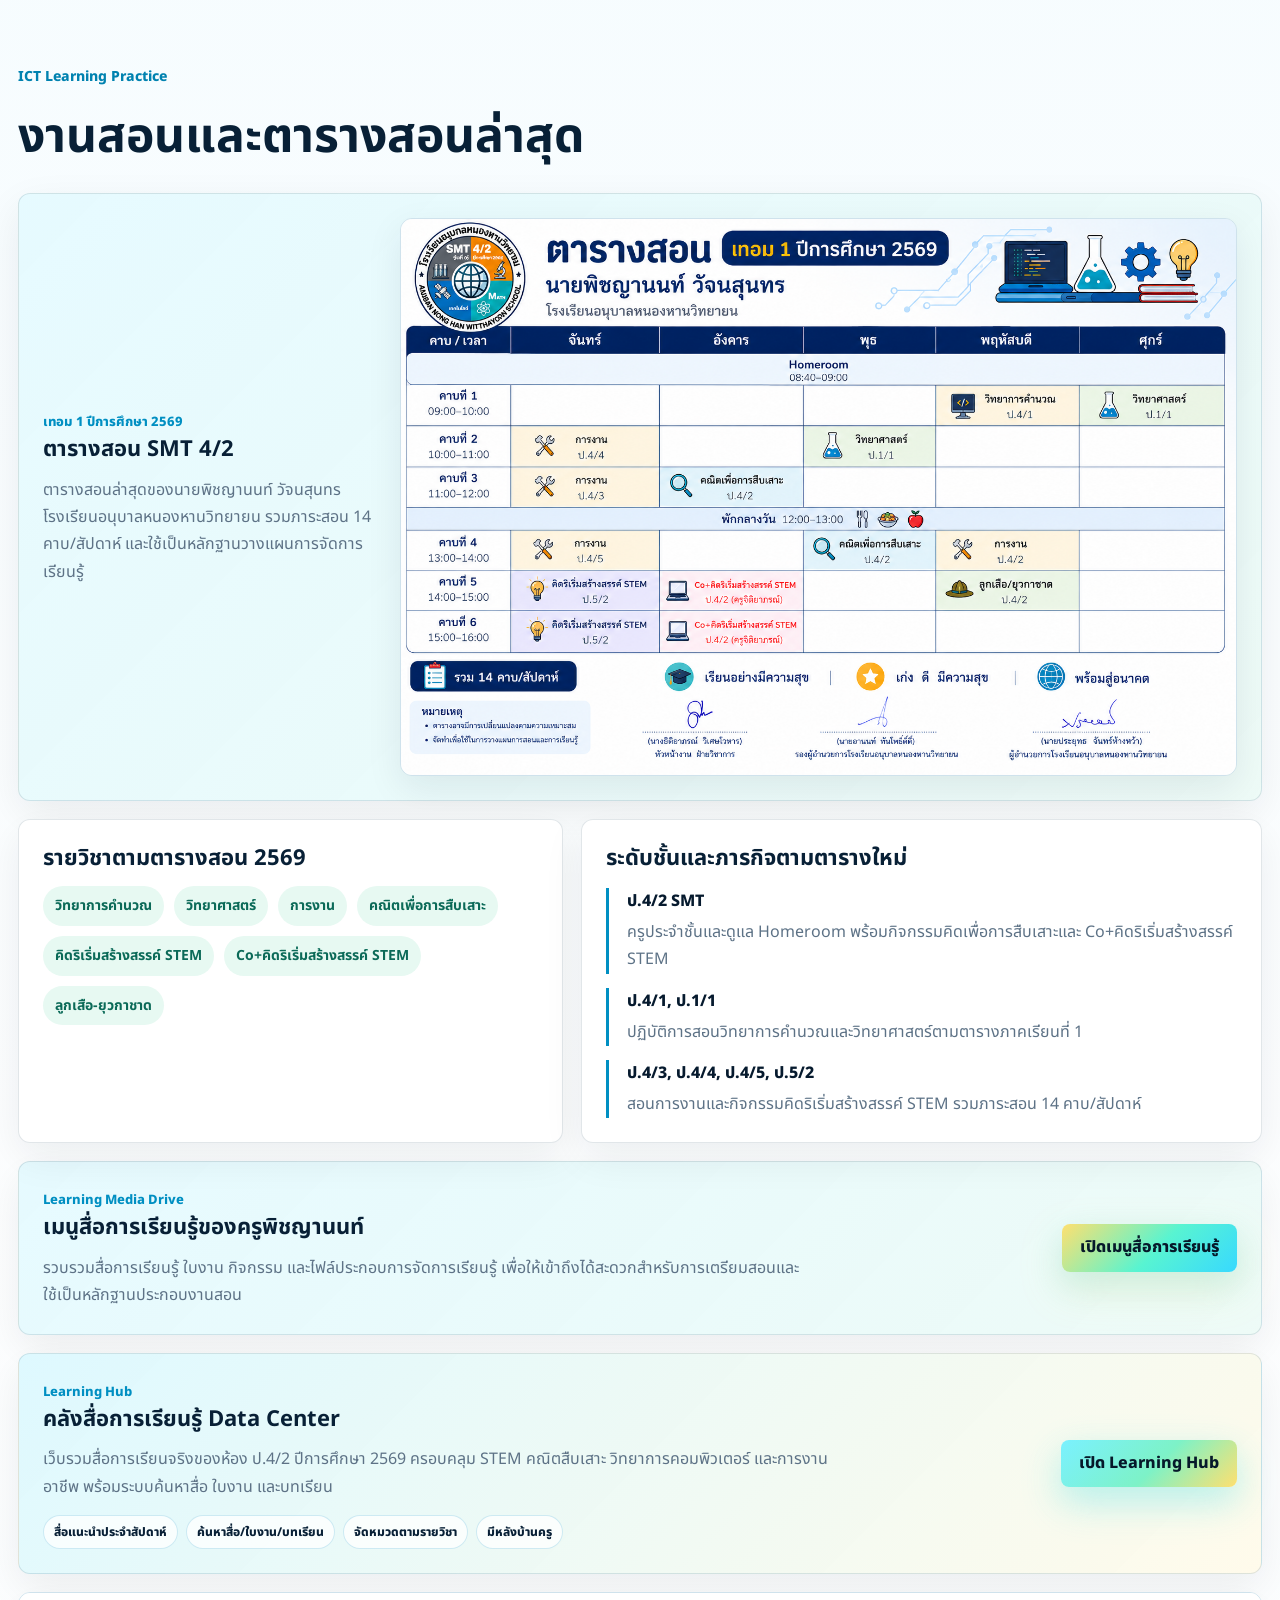
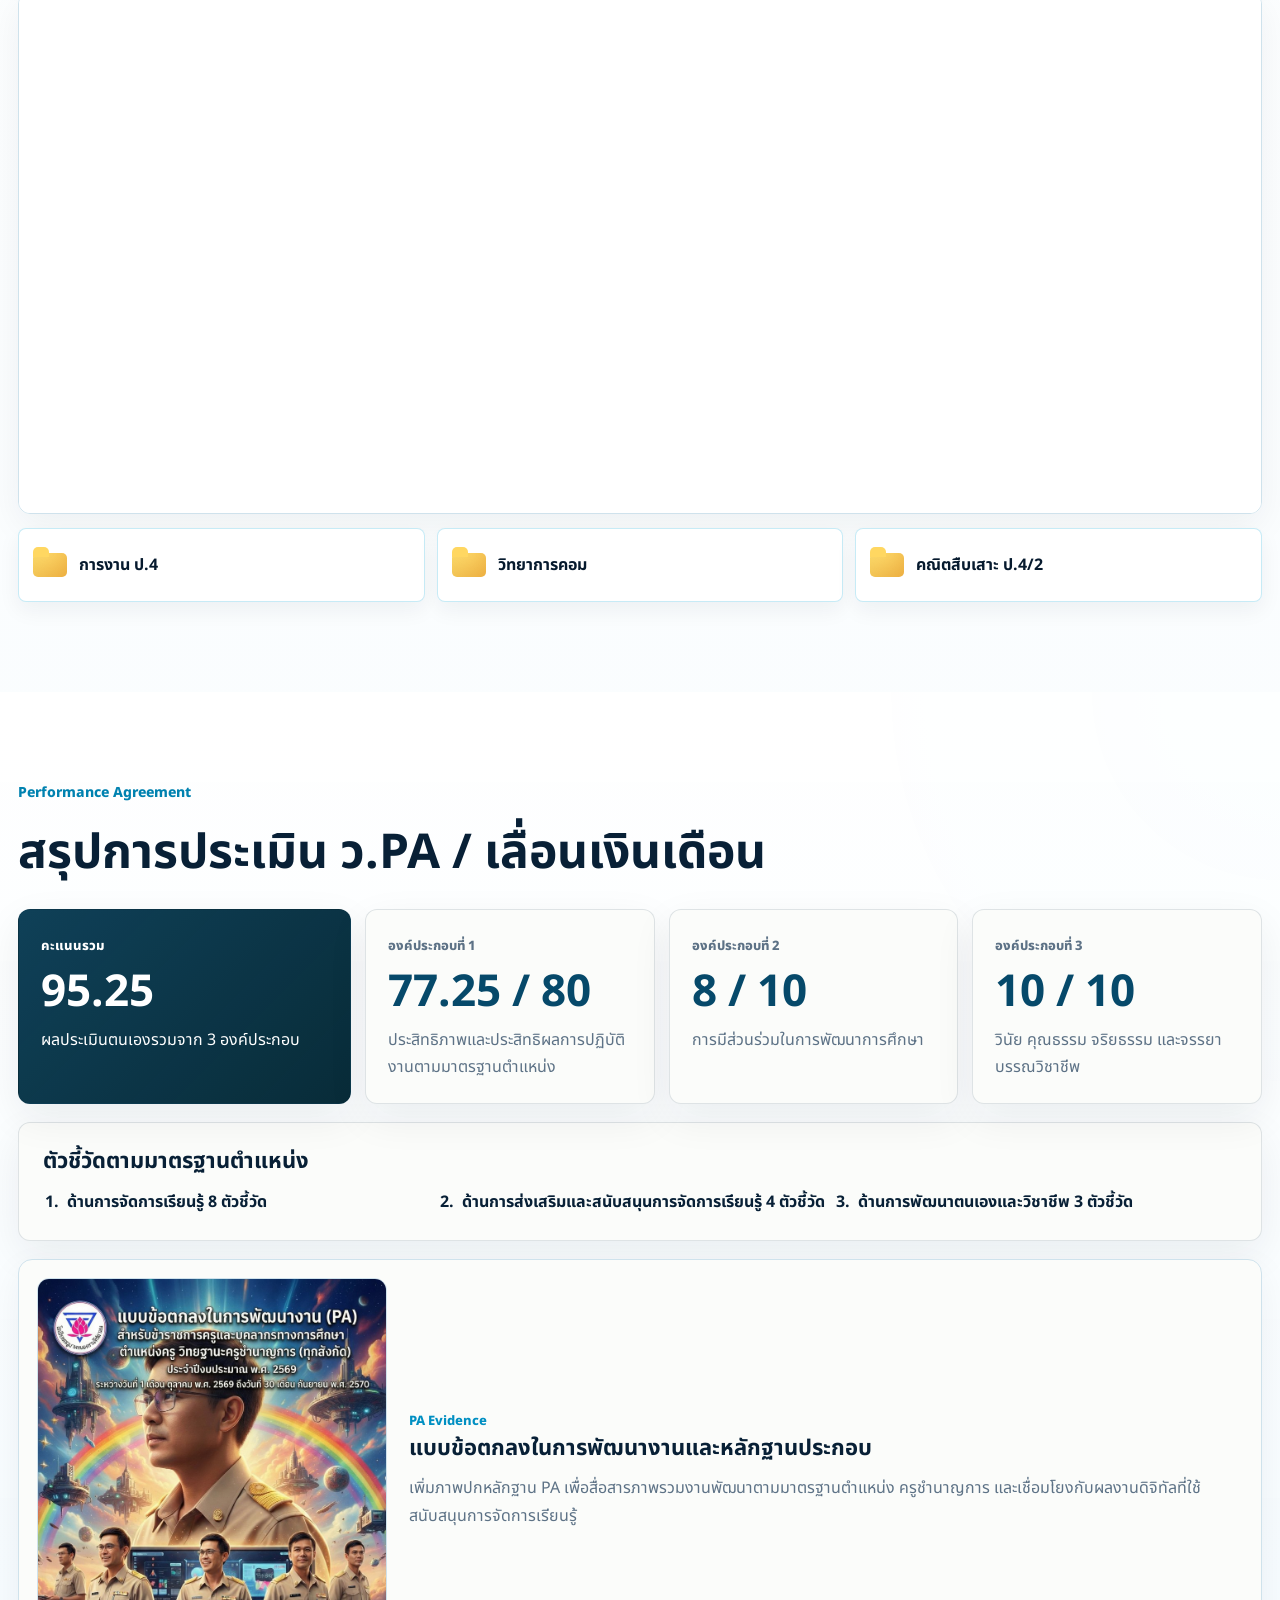
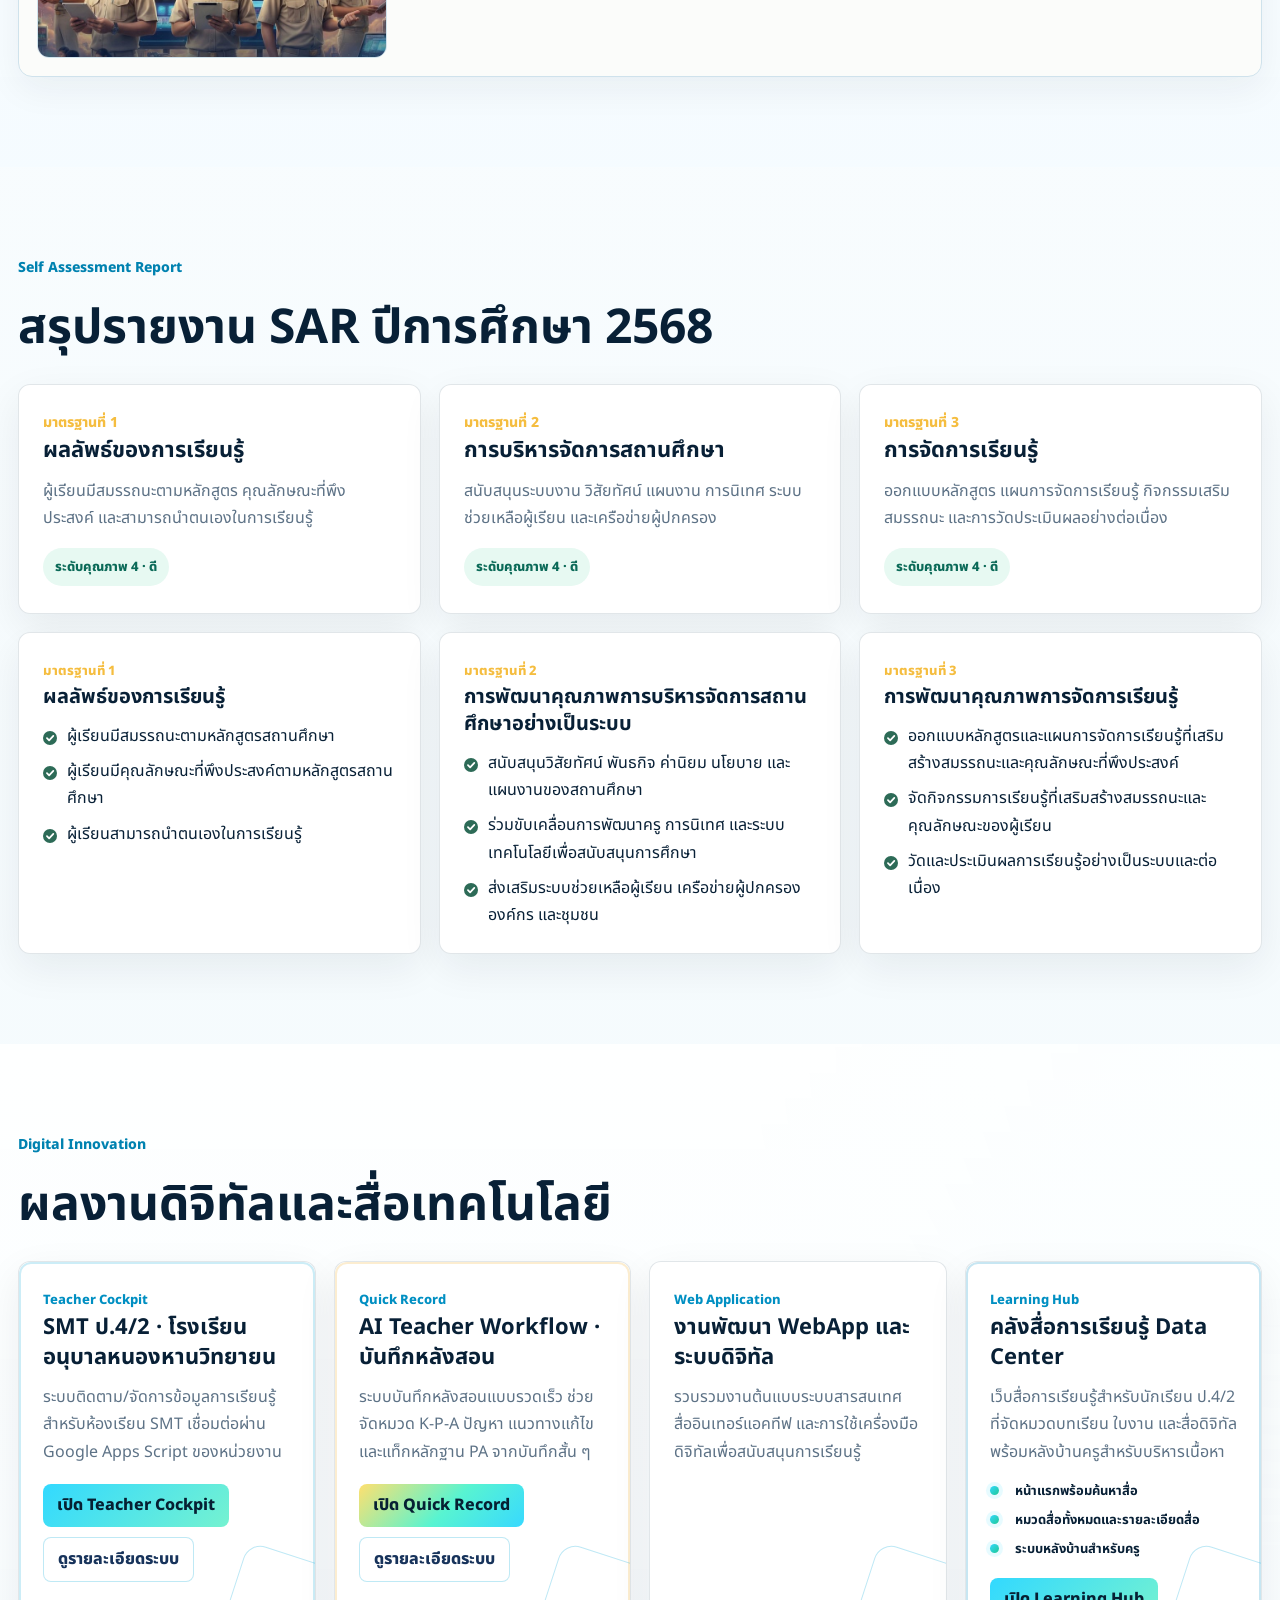
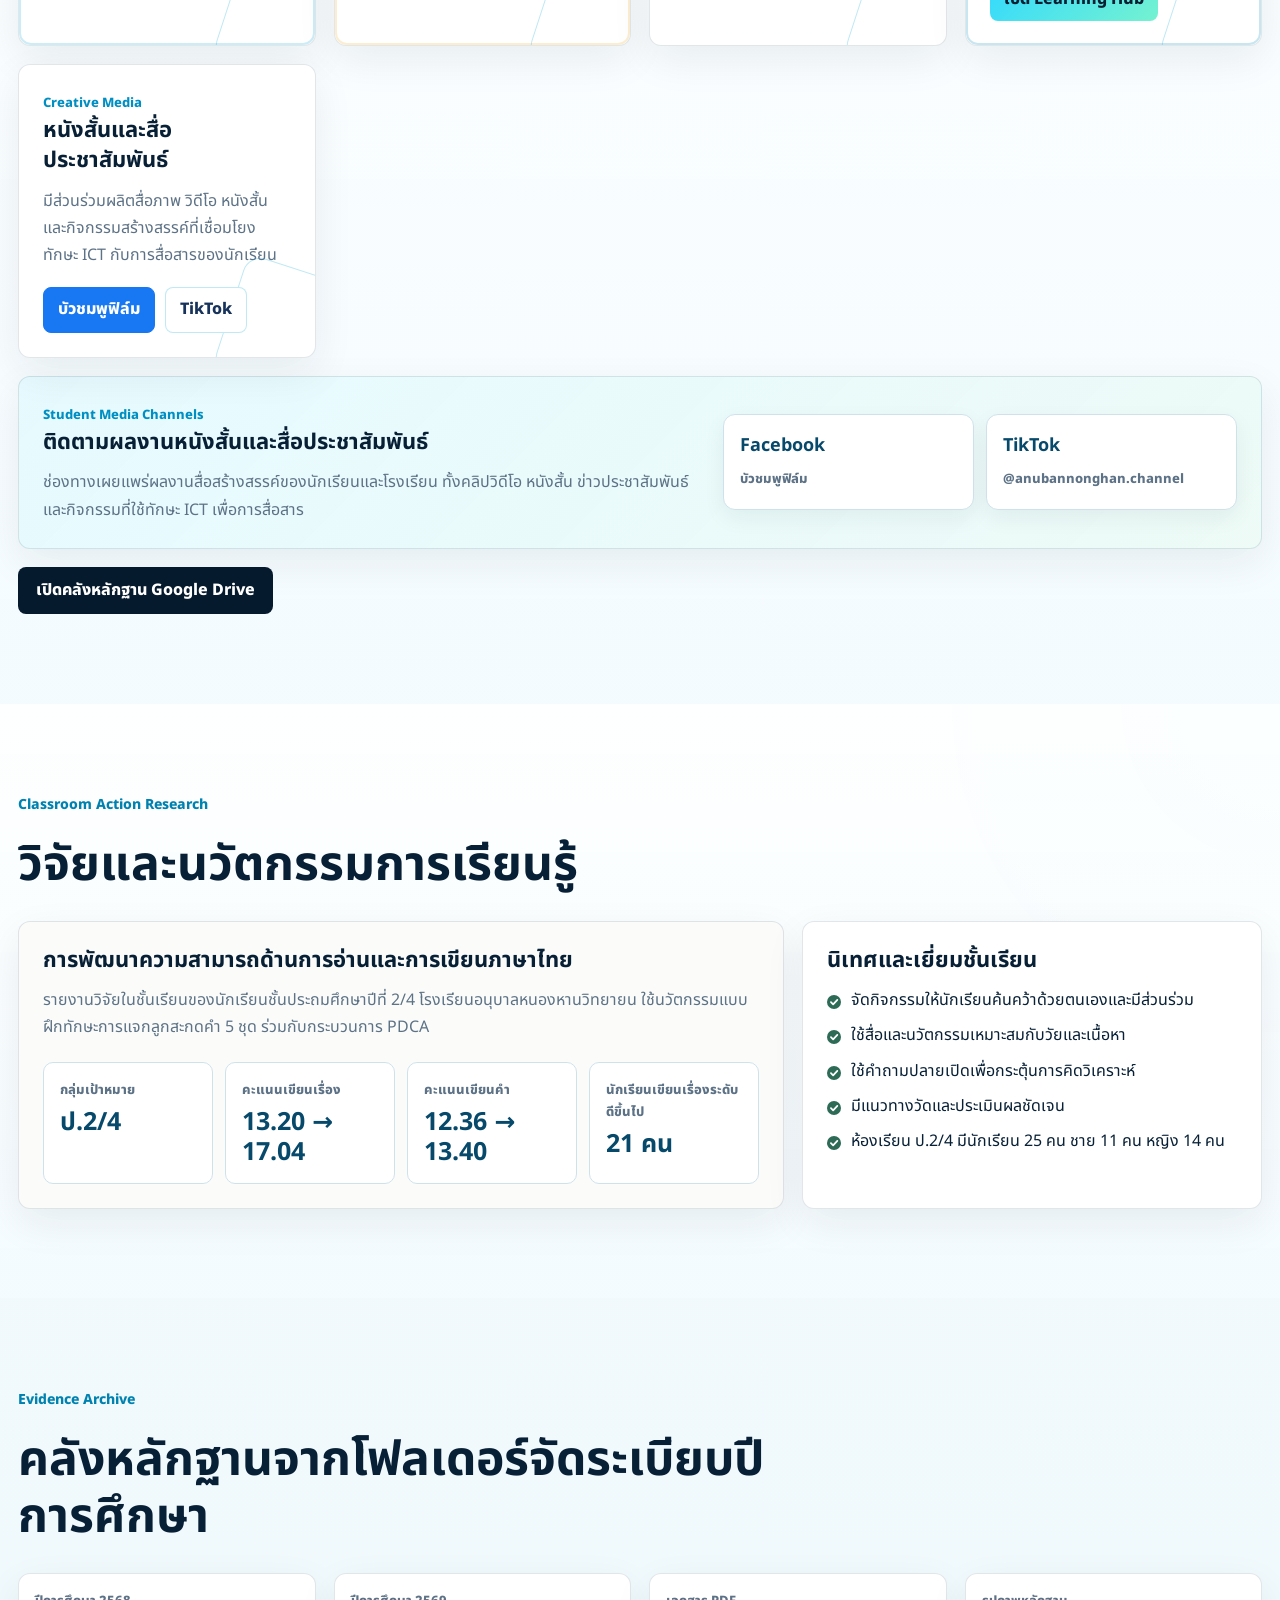
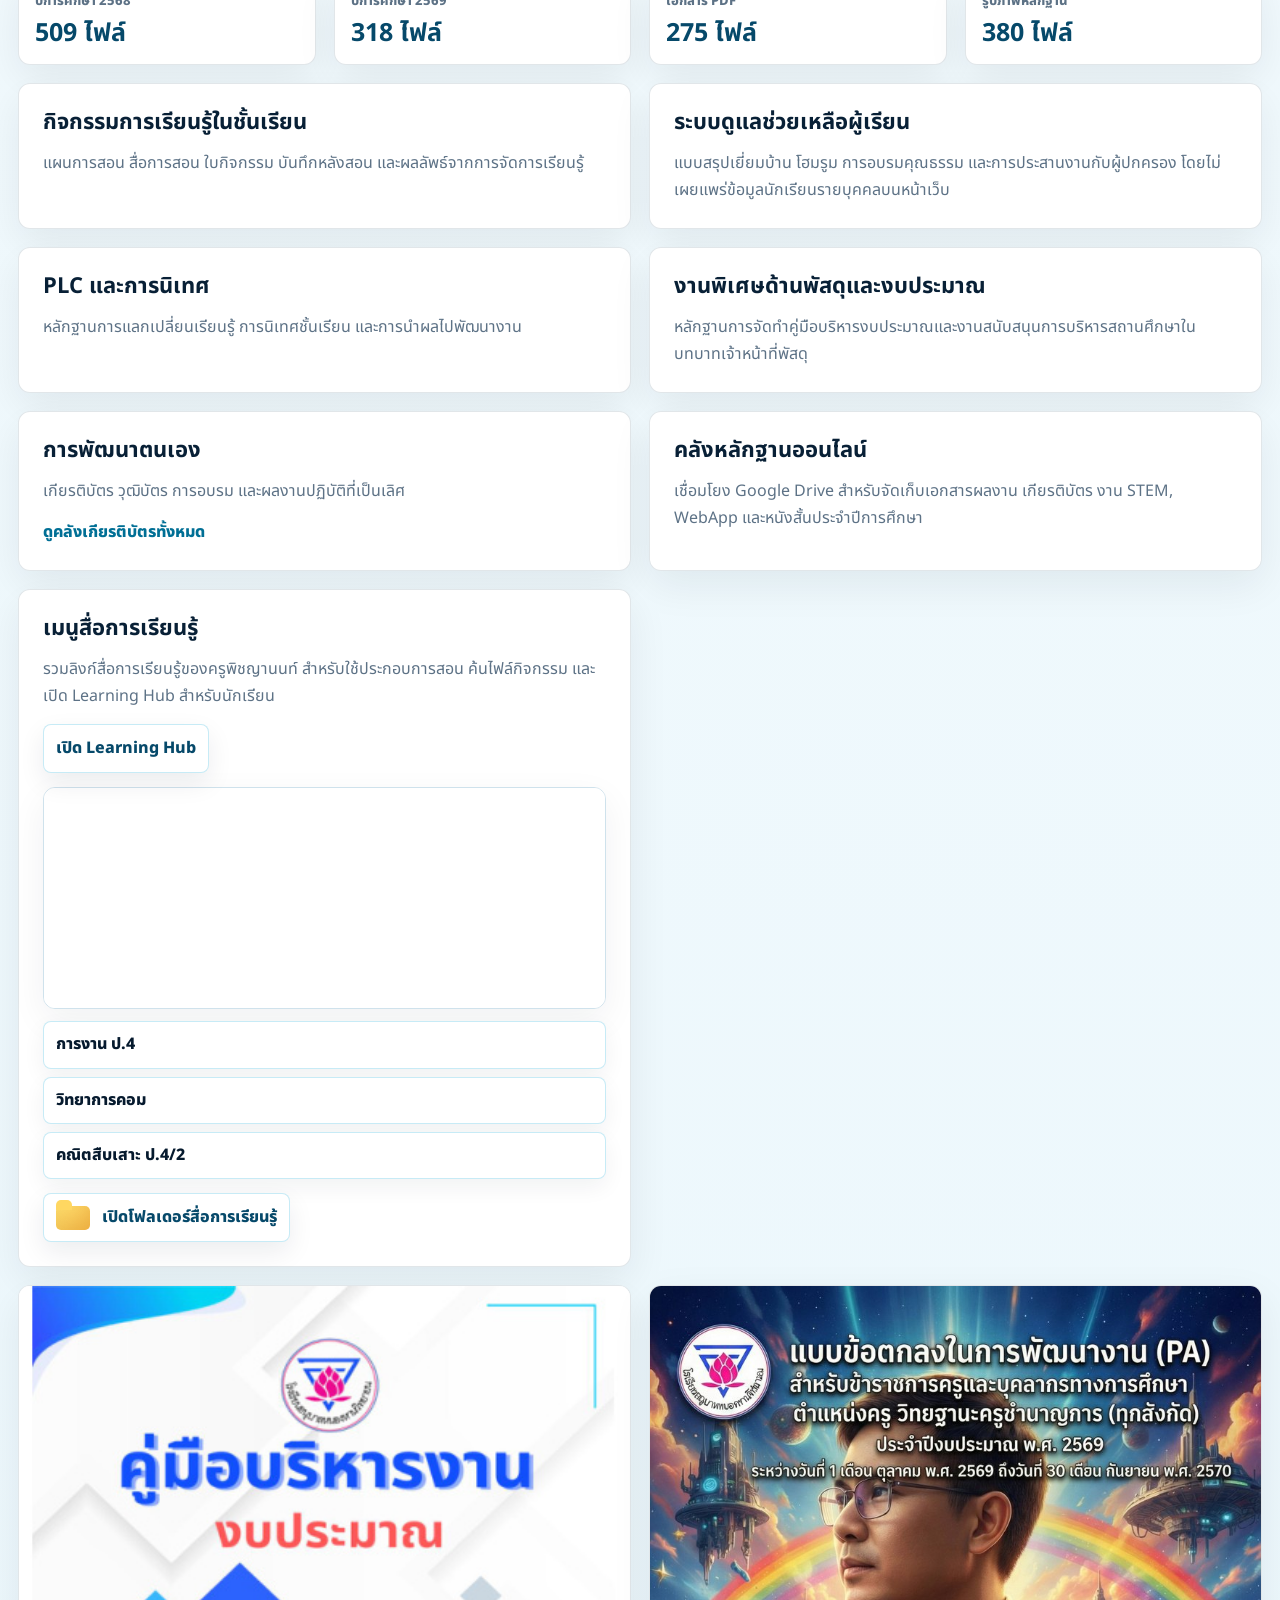
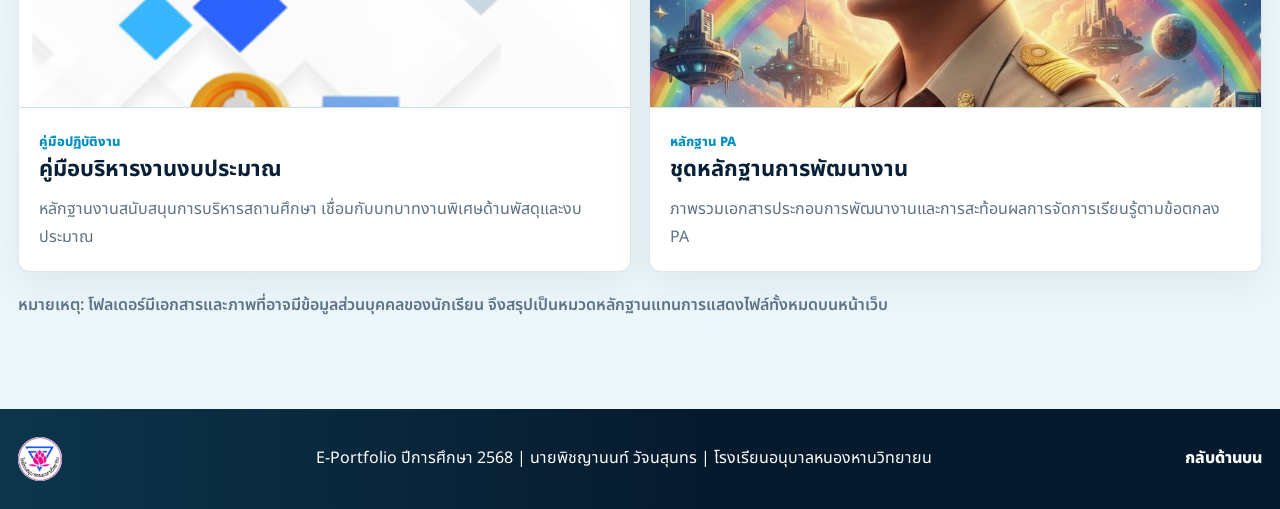
==== commit 43c58f5c: "Explain and promote Learning Hub" ====
--- a/index.html
+++ b/index.html
@@ -42,7 +42,7 @@
         <a href="#profile">ประวัติ</a>
         <a href="#teaching">งานสอน</a>
         <a href="#learning-media">สื่อการเรียนรู้</a>
-        <a data-link="learningHub" href="https://pichayanon89.github.io/learning-hub/" target="_blank" rel="noreferrer">Learning Hub</a>
+        <a data-link="learningHub" href="https://pichayanon89.github.io/learning-hub/#/" target="_blank" rel="noreferrer">Learning Hub</a>
         <a href="#pa">ว.PA</a>
         <a href="#sar">SAR</a>
         <a href="#innovation">นวัตกรรม</a>
@@ -71,7 +71,7 @@
           </div>
           <div class="hero-actions">
             <a class="button primary cockpit-cta" data-link="teacherCockpit" href="https://pichayanon89.github.io/SMT_2-4/" target="_blank" rel="noreferrer">เปิด Teacher Cockpit</a>
-            <a class="button primary learning-hub-cta" data-link="learningHub" href="https://pichayanon89.github.io/learning-hub/" target="_blank" rel="noreferrer">เปิด Learning Hub</a>
+            <a class="button primary learning-hub-cta" data-link="learningHub" href="https://pichayanon89.github.io/learning-hub/#/" target="_blank" rel="noreferrer">เปิด Learning Hub</a>
             <a class="button secondary" href="teacher-cockpit.html">ดูรายละเอียดระบบ</a>
             <a class="button secondary" href="#evidence">ดูหลักฐานประกอบ</a>
           </div>
@@ -133,9 +133,9 @@
           <span>Learning Drive</span>
           <strong>สื่อการเรียนรู้</strong>
         </a>
-        <a data-link="learningHub" href="https://pichayanon89.github.io/learning-hub/" target="_blank" rel="noreferrer">
+        <a data-link="learningHub" href="https://pichayanon89.github.io/learning-hub/#/" target="_blank" rel="noreferrer">
           <span>Learning Hub</span>
-          <strong>ศูนย์รวมบทเรียนออนไลน์</strong>
+          <strong>คลังสื่อ Data Center</strong>
         </a>
         <a data-link="evidenceDrive" href="https://drive.google.com/drive/folders/1ELZQjnW-w_DBmxFeGt-btZoV7nbDqtgM" target="_blank" rel="noreferrer">
           <span>Evidence</span>
@@ -287,13 +287,19 @@
         <div class="learning-hub-promo">
           <div>
             <span>Learning Hub</span>
-            <h3>ศูนย์รวมบทเรียนออนไลน์และสื่อดิจิทัล</h3>
+            <h3>คลังสื่อการเรียนรู้ Data Center</h3>
             <p>
-              รวมบทเรียน ใบงาน สื่อโต้ตอบ และช่องทางเข้าถึงกิจกรรมการเรียนรู้ของครูพิชญานนท์
-              สำหรับนักเรียนและผู้ปกครอง ใช้ต่อยอดจากสื่อใน Google Drive ให้ค้นง่ายขึ้น
+              เว็บรวมสื่อการเรียนจริงของห้อง ป.4/2 ปีการศึกษา 2569 ครอบคลุม STEM
+              คณิตสืบเสาะ วิทยาการคอมพิวเตอร์ และการงานอาชีพ พร้อมระบบค้นหาสื่อ ใบงาน และบทเรียน
             </p>
-          </div>
-          <a class="button primary learning-hub-cta" data-link="learningHub" href="https://pichayanon89.github.io/learning-hub/" target="_blank" rel="noreferrer">
+            <div class="hub-feature-list" aria-label="จุดเด่น Learning Hub">
+              <span>สื่อแนะนำประจำสัปดาห์</span>
+              <span>ค้นหาสื่อ/ใบงาน/บทเรียน</span>
+              <span>จัดหมวดตามรายวิชา</span>
+              <span>มีหลังบ้านครู</span>
+            </div>
+          </div>
+          <a class="button primary learning-hub-cta" data-link="learningHub" href="https://pichayanon89.github.io/learning-hub/#/" target="_blank" rel="noreferrer">
             เปิด Learning Hub
           </a>
         </div>
@@ -469,10 +475,15 @@
           </article>
           <article class="learning-hub-card">
             <span>Learning Hub</span>
-            <h3>ศูนย์รวมบทเรียนออนไลน์</h3>
-            <p>พื้นที่รวมสื่อการเรียนรู้ดิจิทัล บทเรียน และกิจกรรมออนไลน์ เพื่อให้นักเรียนเข้าถึงเนื้อหาได้สะดวกทั้งที่บ้านและโรงเรียน</p>
+            <h3>คลังสื่อการเรียนรู้ Data Center</h3>
+            <p>เว็บสื่อการเรียนรู้สำหรับนักเรียน ป.4/2 ที่จัดหมวดบทเรียน ใบงาน และสื่อดิจิทัล พร้อมหลังบ้านครูสำหรับบริหารเนื้อหา</p>
+            <ul class="mini-feature-list">
+              <li>หน้าแรกพร้อมค้นหาสื่อ</li>
+              <li>หมวดสื่อทั้งหมดและรายละเอียดสื่อ</li>
+              <li>ระบบหลังบ้านสำหรับครู</li>
+            </ul>
             <div class="cockpit-card-actions">
-              <a data-link="learningHub" href="https://pichayanon89.github.io/learning-hub/" target="_blank" rel="noreferrer">
+              <a data-link="learningHub" href="https://pichayanon89.github.io/learning-hub/#/" target="_blank" rel="noreferrer">
                 เปิด Learning Hub
               </a>
             </div>
@@ -607,8 +618,8 @@
           </article>
           <article>
             <h3>เมนูสื่อการเรียนรู้</h3>
-            <p>รวมลิงก์สื่อการเรียนรู้ของครูพิชญานนท์ สำหรับใช้ประกอบการสอนและค้นไฟล์กิจกรรมได้รวดเร็ว</p>
-            <a class="folder-link" data-link="learningHub" href="https://pichayanon89.github.io/learning-hub/" target="_blank" rel="noreferrer">
+            <p>รวมลิงก์สื่อการเรียนรู้ของครูพิชญานนท์ สำหรับใช้ประกอบการสอน ค้นไฟล์กิจกรรม และเปิด Learning Hub สำหรับนักเรียน</p>
+            <a class="folder-link" data-link="learningHub" href="https://pichayanon89.github.io/learning-hub/#/" target="_blank" rel="noreferrer">
               <span>เปิด Learning Hub</span>
             </a>
             <div class="mini-drive-embed" aria-label="ตัวอย่างไฟล์ในโฟลเดอร์สื่อการเรียนรู้">
--- a/styles.css
+++ b/styles.css
@@ -569,6 +569,26 @@
   color: var(--muted);
 }
 
+.hub-feature-list {
+  display: flex;
+  flex-wrap: wrap;
+  gap: 8px;
+  margin-top: 14px;
+}
+
+.hub-feature-list span {
+  display: inline-flex;
+  align-items: center;
+  min-height: 30px;
+  padding: 6px 10px;
+  border: 1px solid rgba(0, 143, 194, 0.18);
+  border-radius: 999px;
+  background: rgba(255, 255, 255, 0.75);
+  color: var(--ink);
+  font-size: 12px;
+  font-weight: 800;
+}
+
 .learning-media-panel span {
   color: var(--accent);
   font-size: 13px;
@@ -1176,6 +1196,36 @@
   border: 2px solid rgba(0, 143, 194, 0.22);
   border-radius: inherit;
   pointer-events: none;
+}
+
+.mini-feature-list {
+  position: relative;
+  z-index: 1;
+  display: grid;
+  gap: 7px;
+  margin: 14px 0 0;
+  padding: 0;
+  list-style: none;
+  color: var(--ink);
+  font-size: 13px;
+  font-weight: 700;
+}
+
+.mini-feature-list li {
+  display: grid;
+  grid-template-columns: 18px 1fr;
+  gap: 7px;
+  align-items: start;
+}
+
+.mini-feature-list li::before {
+  content: "";
+  width: 9px;
+  height: 9px;
+  margin-top: 6px;
+  border-radius: 999px;
+  background: linear-gradient(135deg, var(--cyan), var(--green));
+  box-shadow: 0 0 0 4px rgba(56, 217, 255, 0.12);
 }
 
 .cockpit-card-actions {
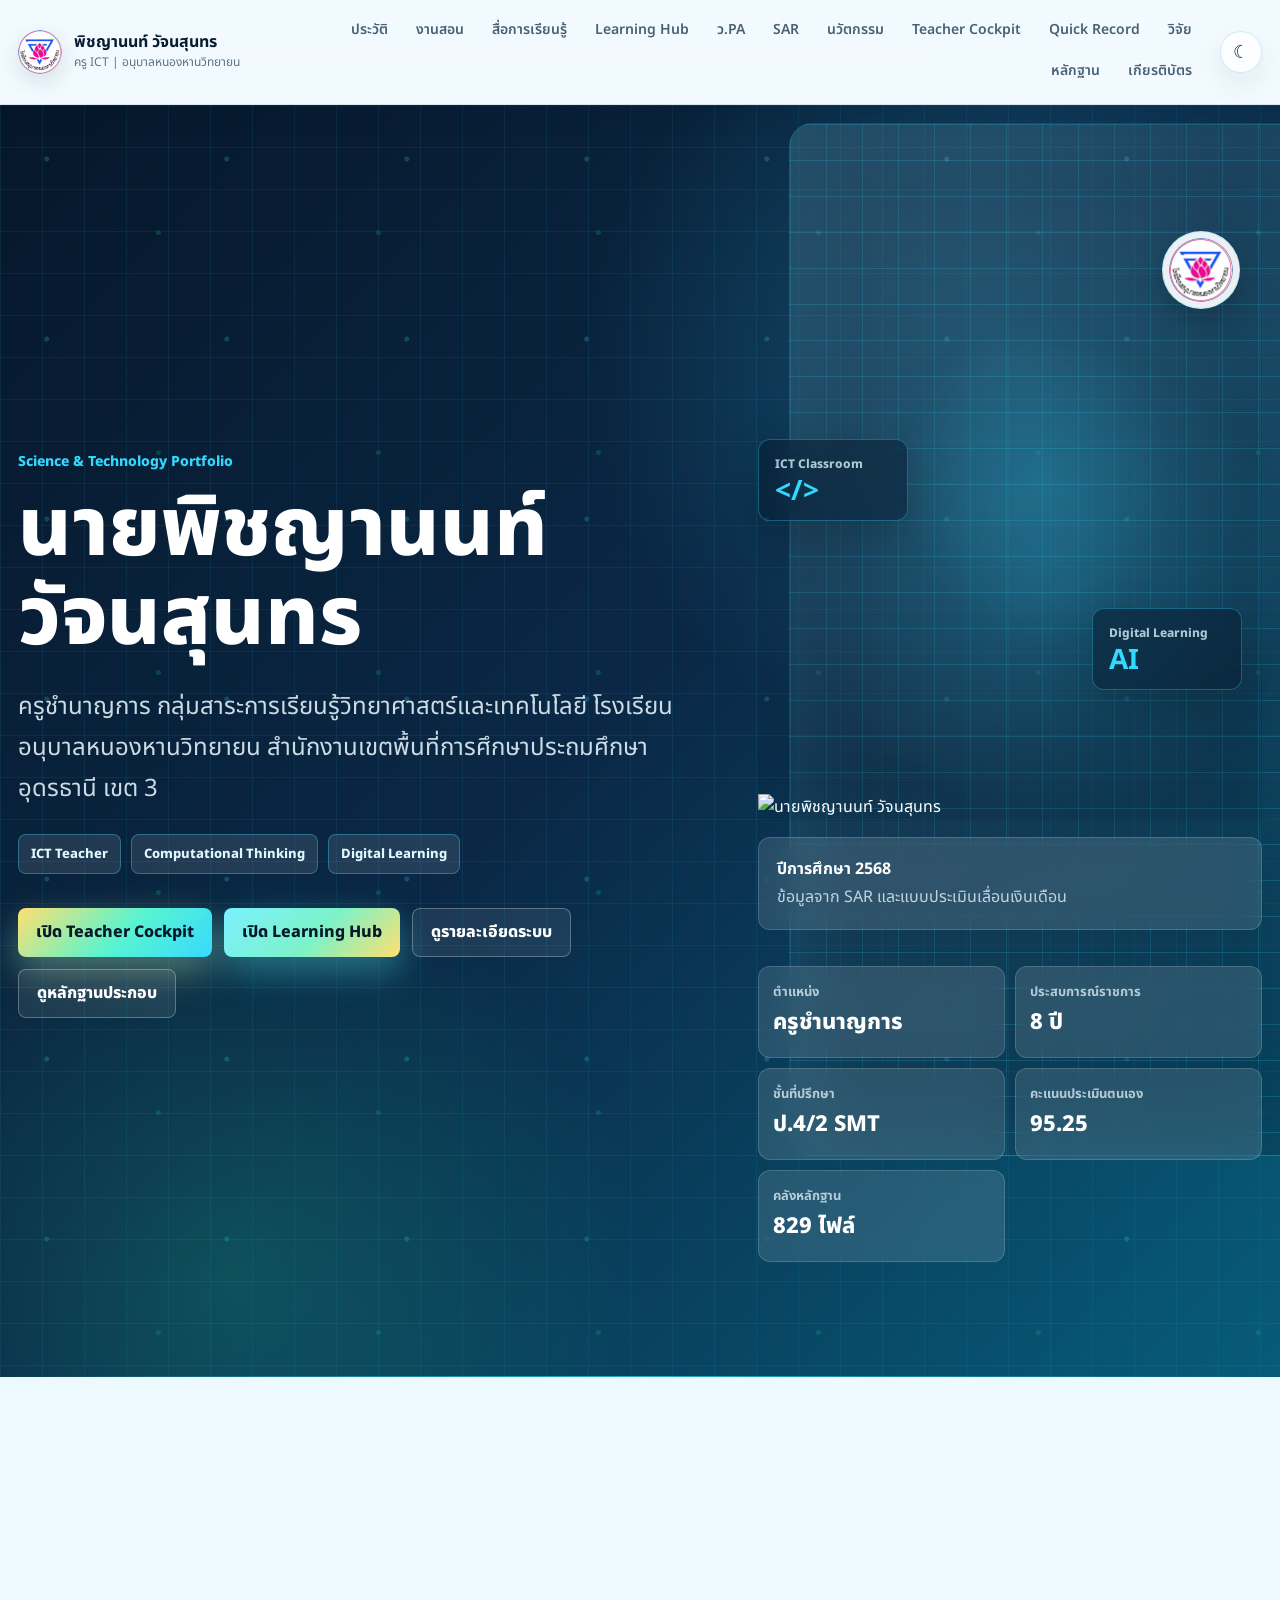
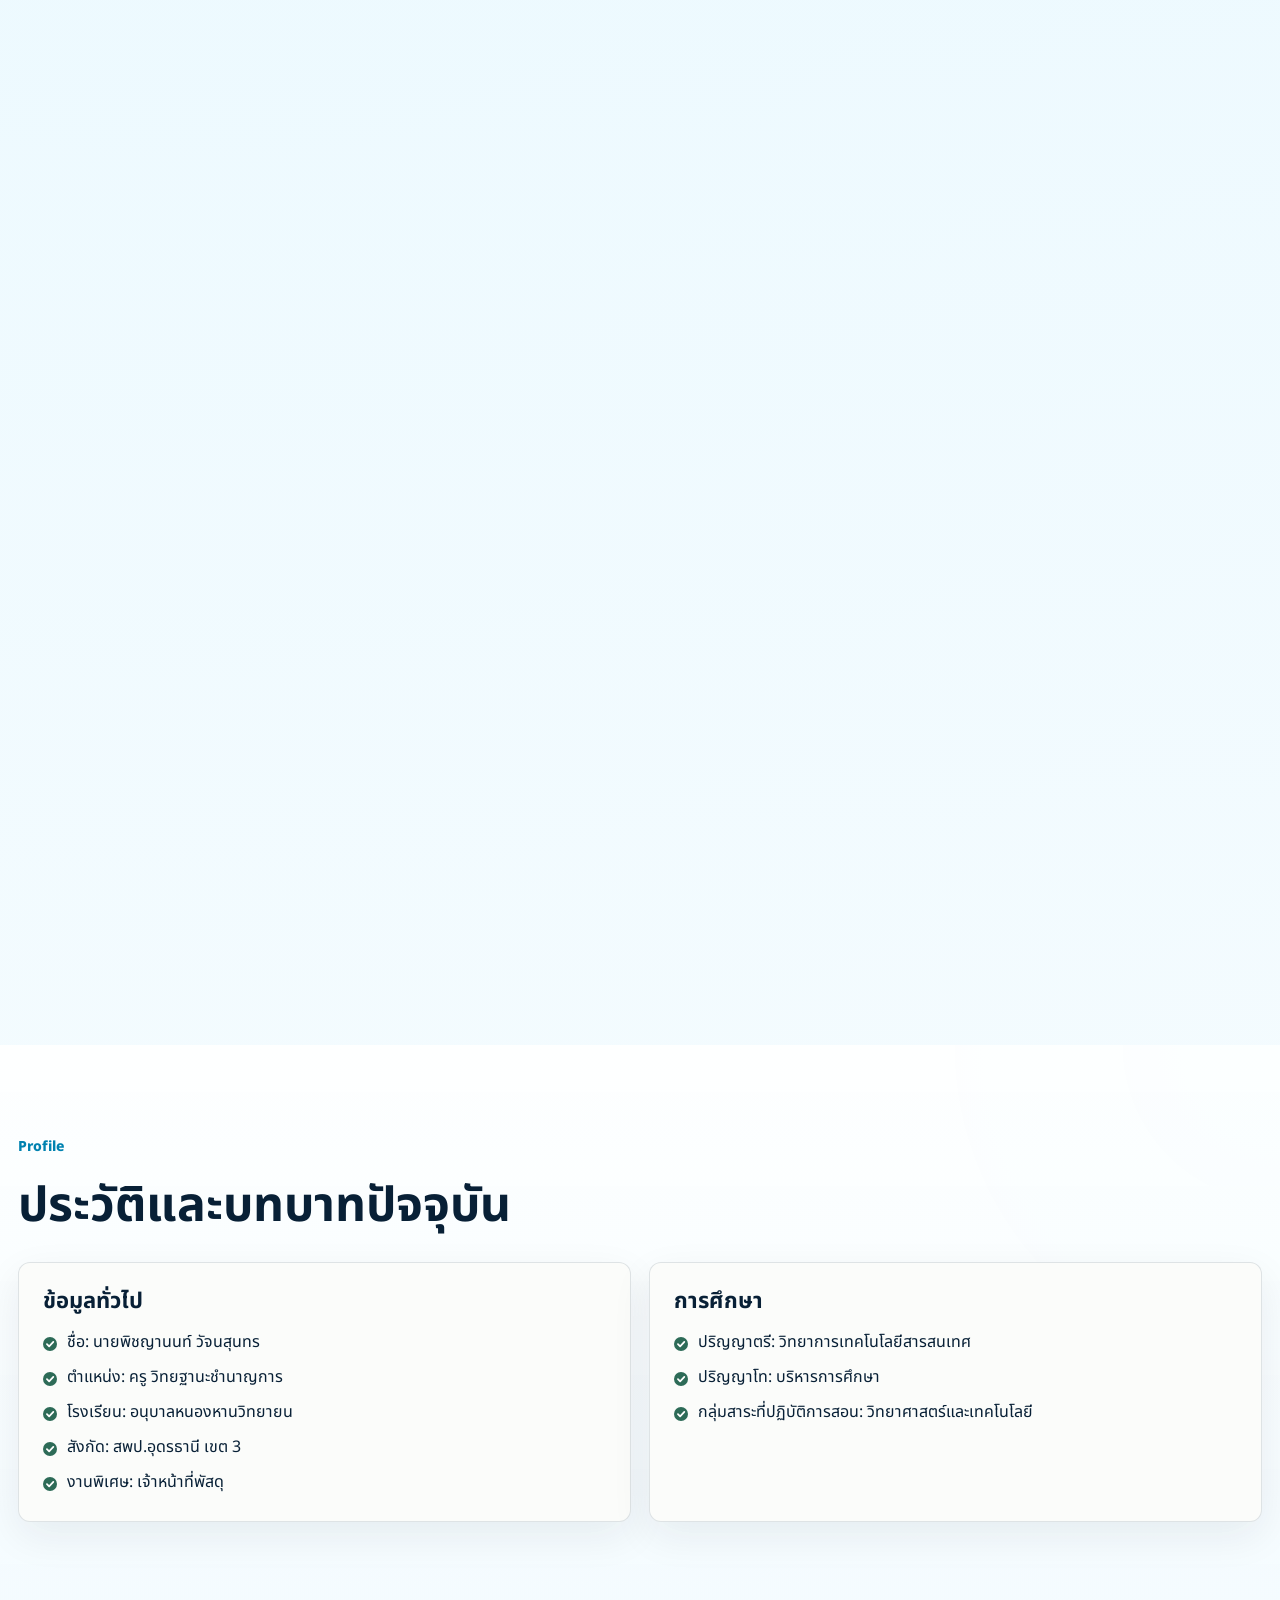
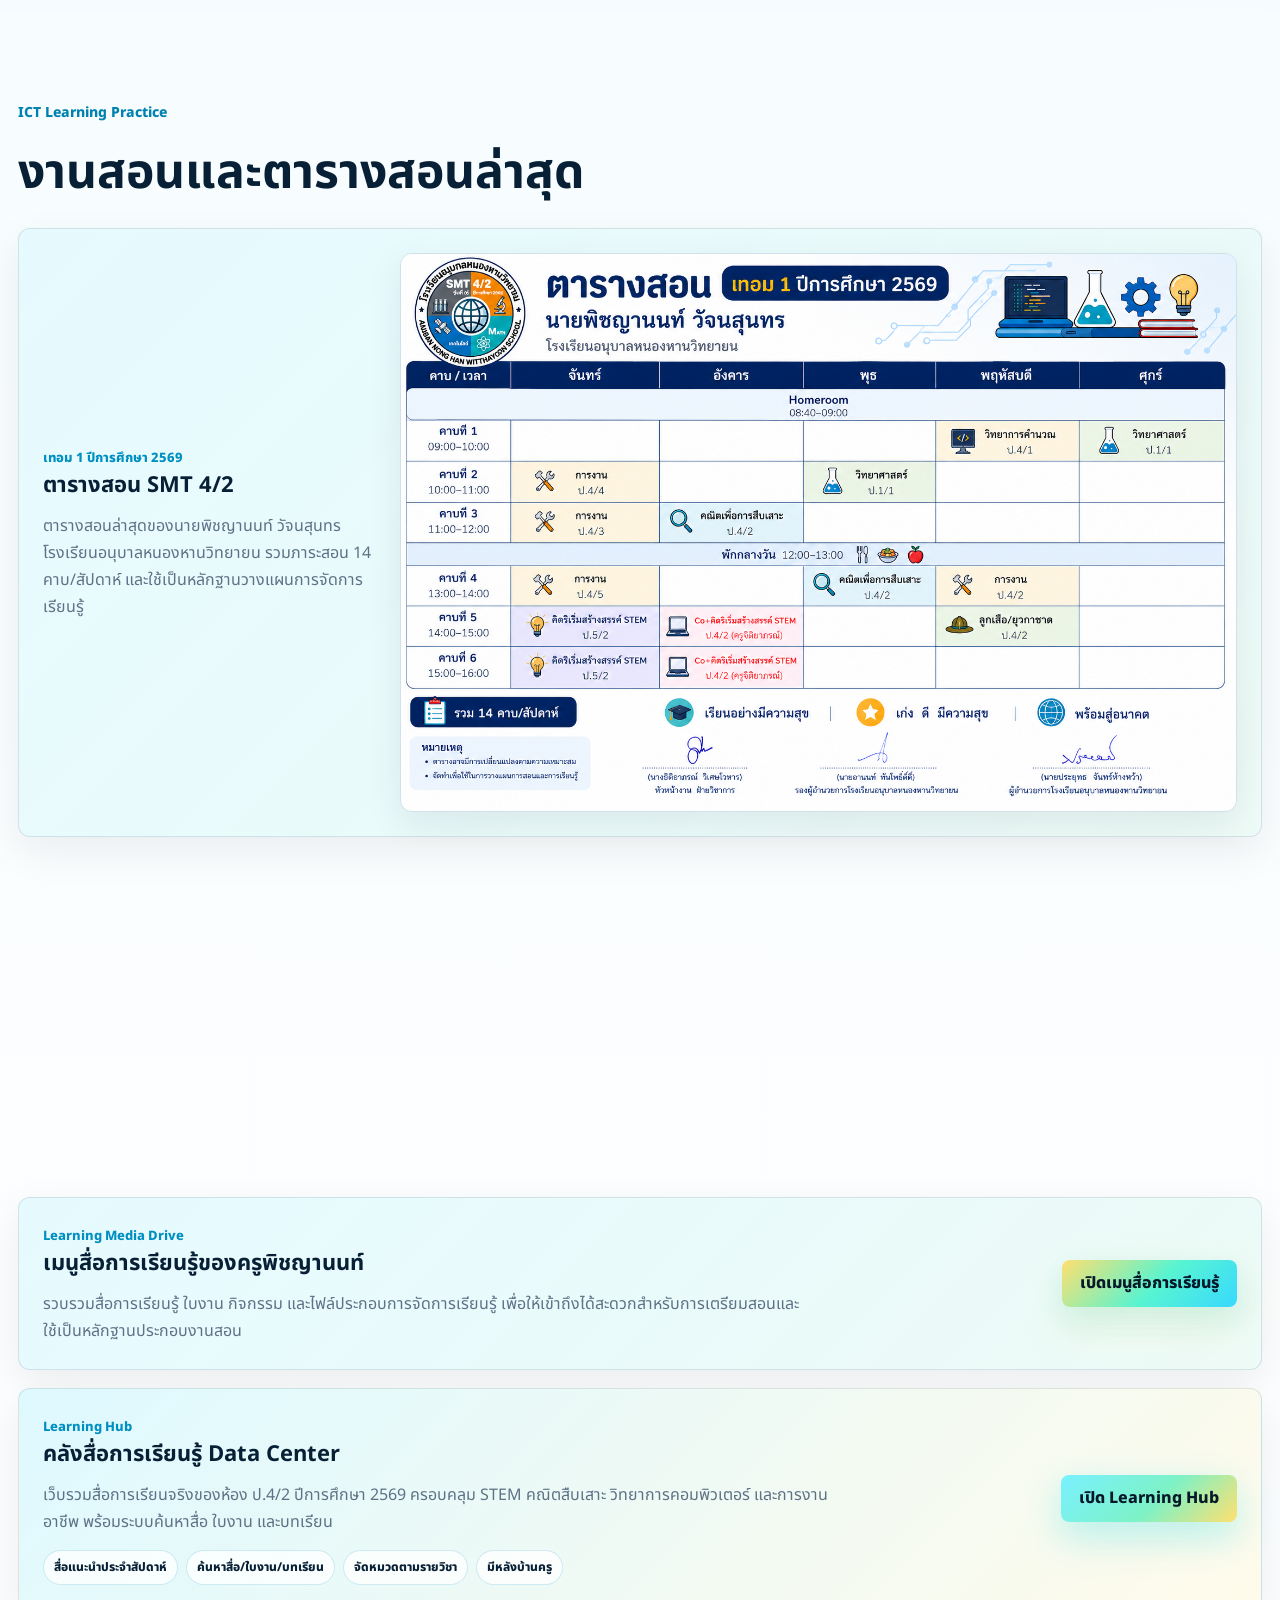
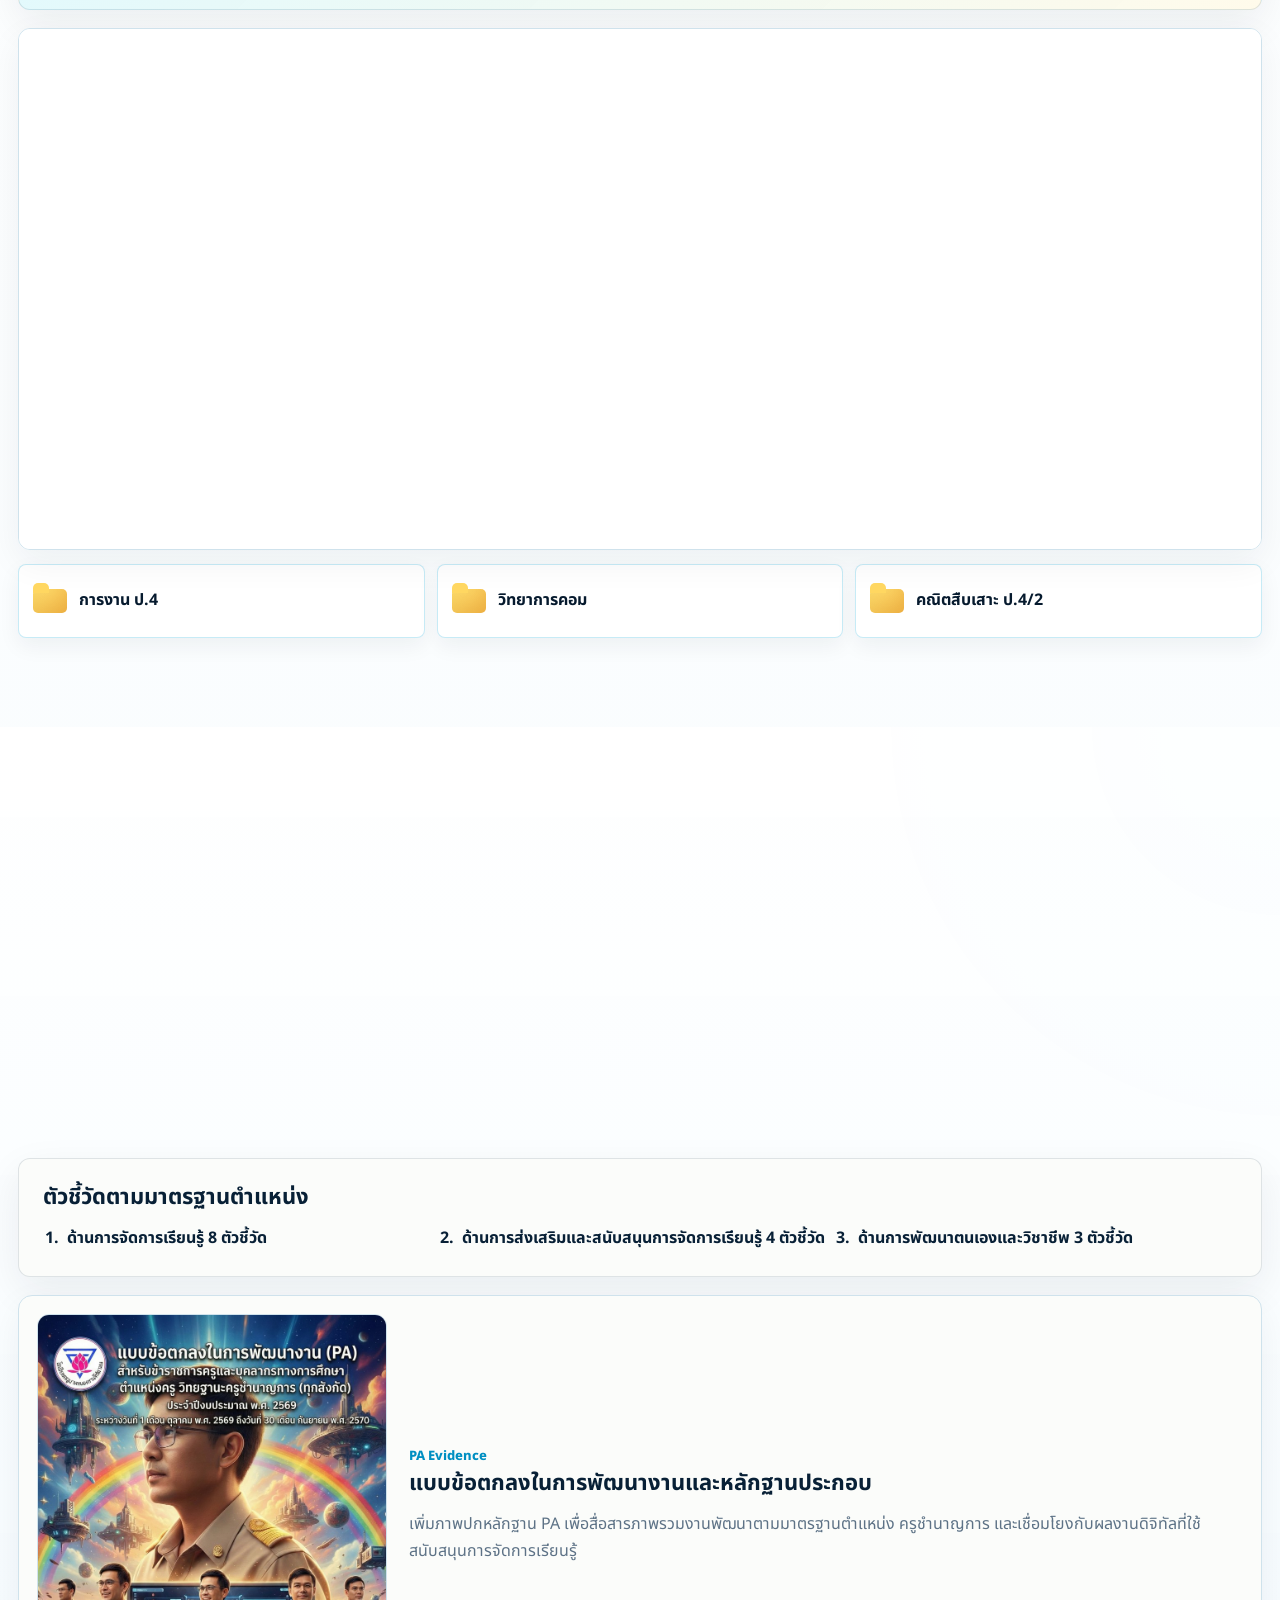
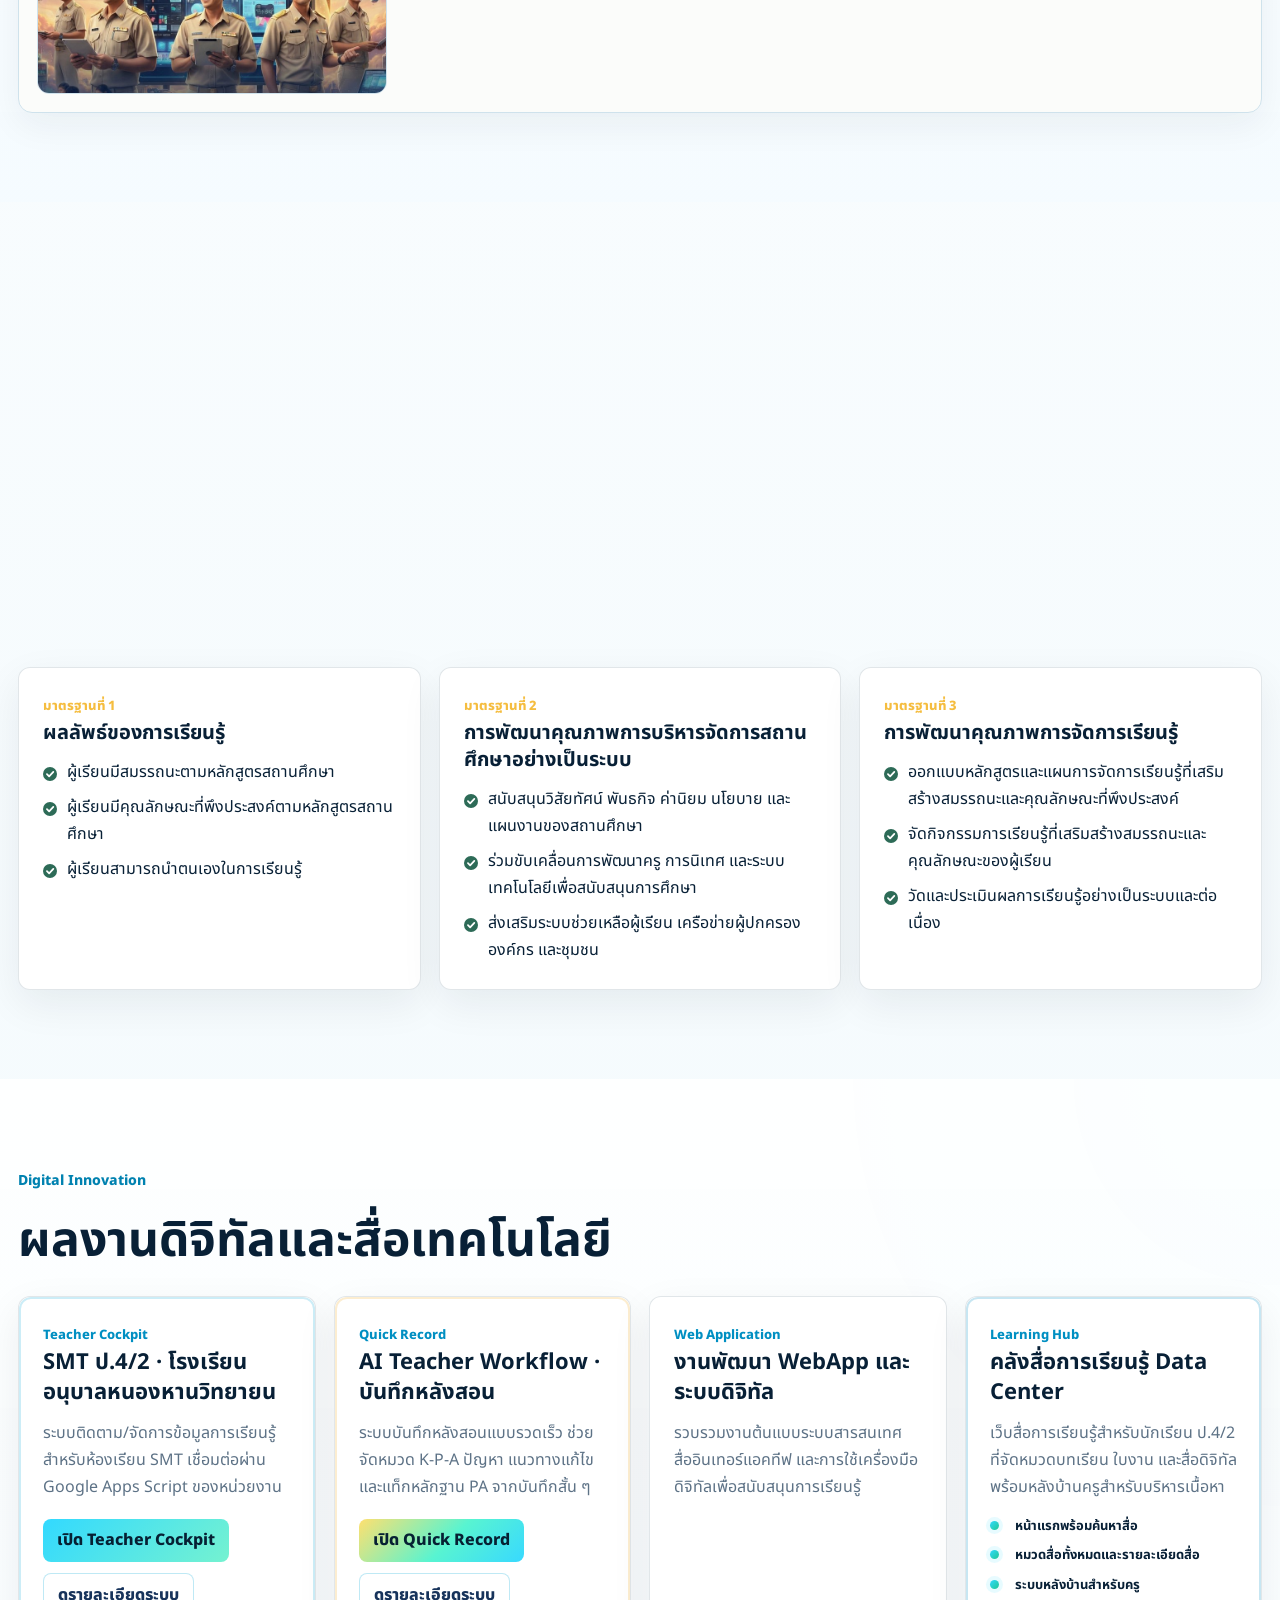
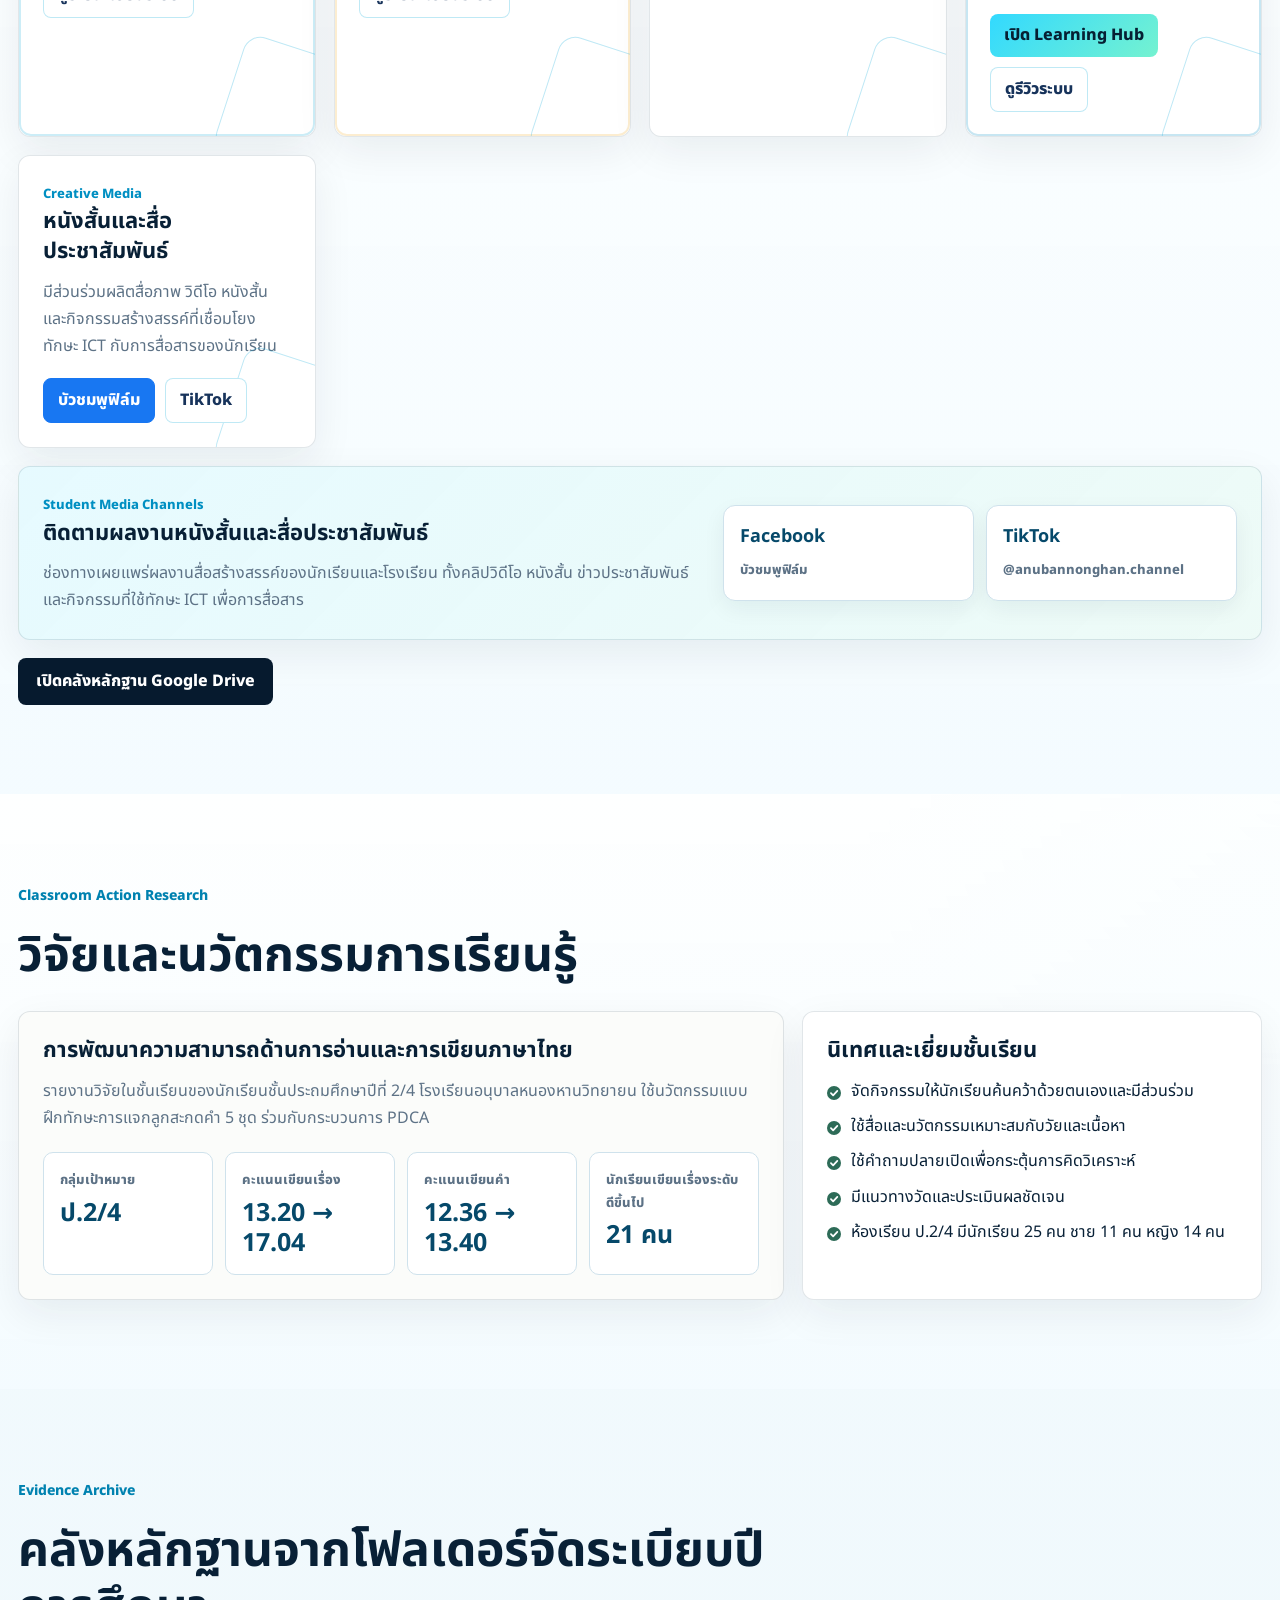
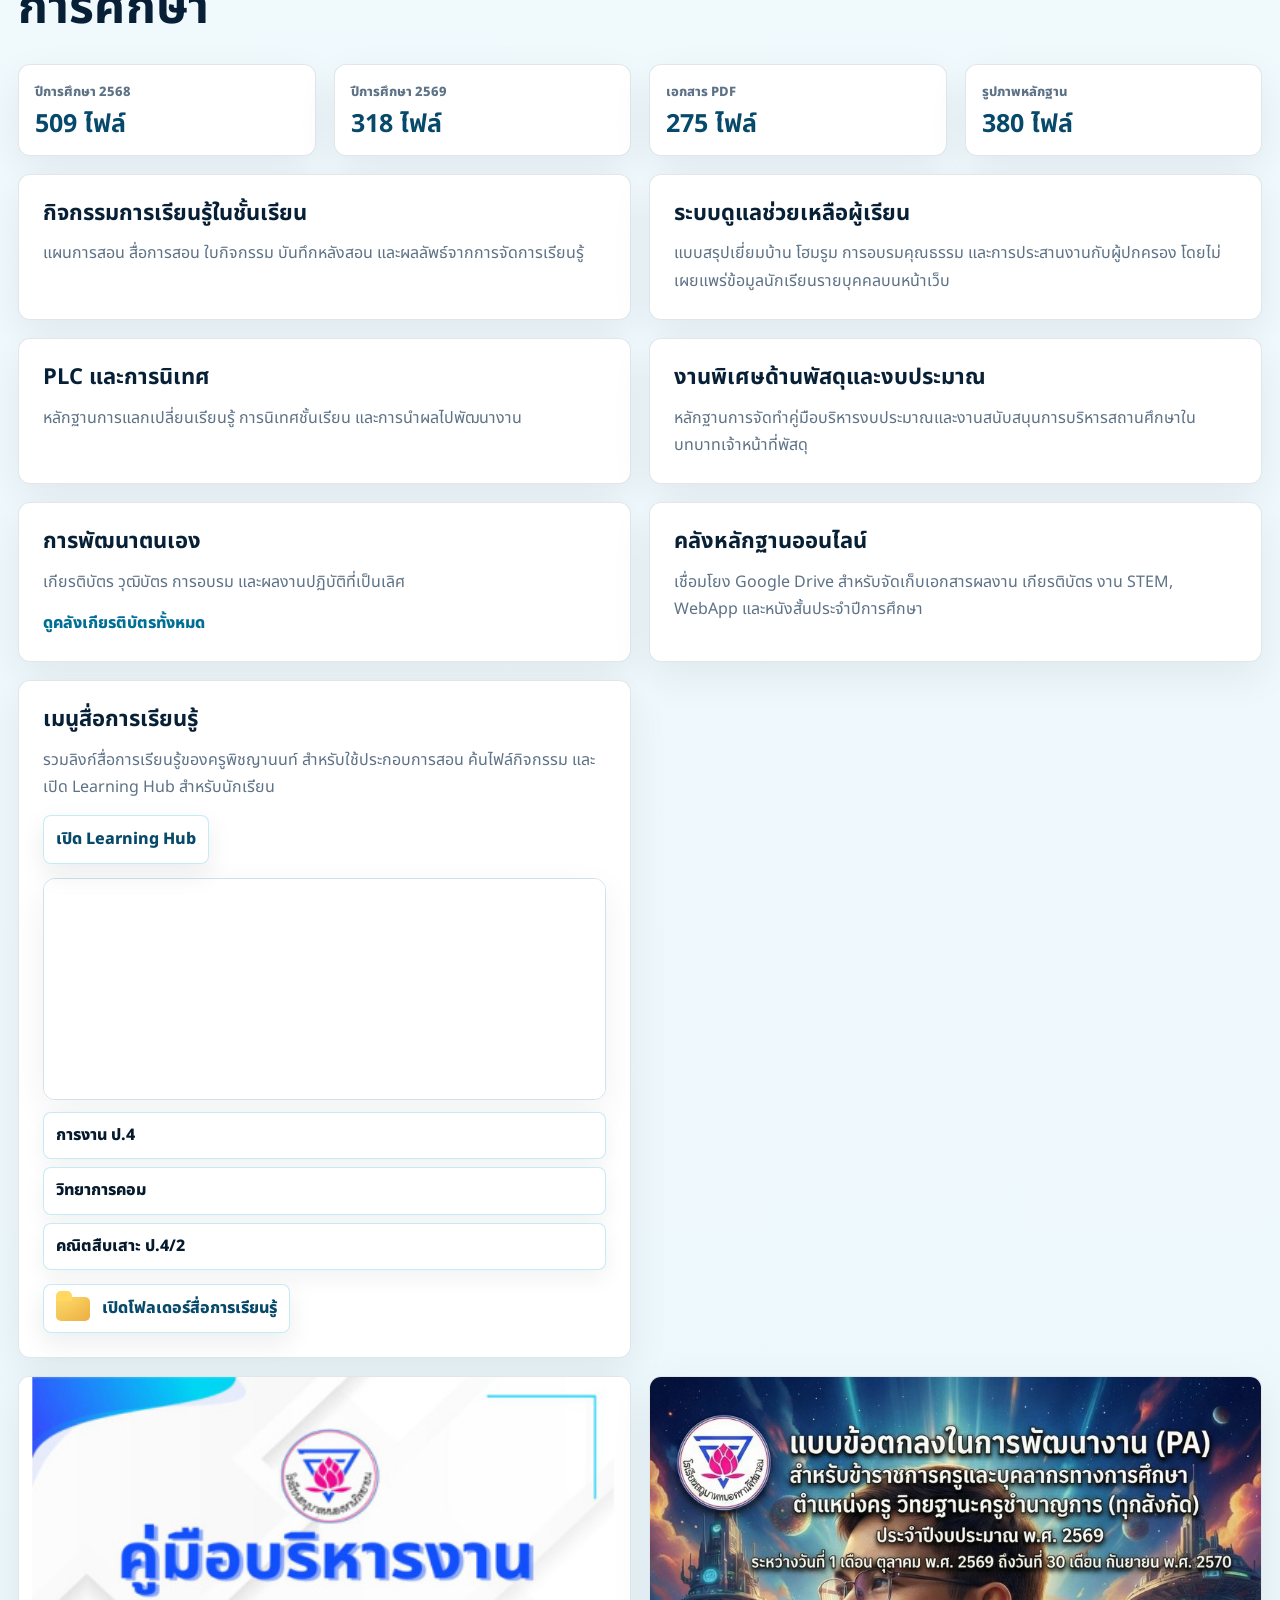
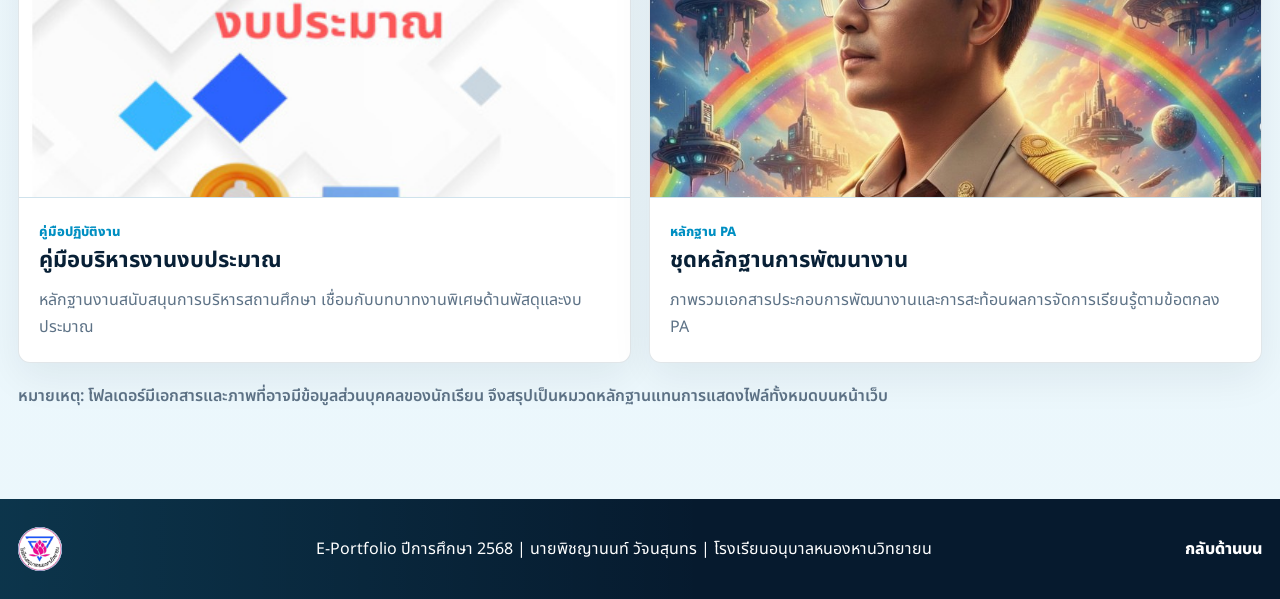
==== commit 05189c3a: "Add premium theme and motion updates" ====
--- a/index.html
+++ b/index.html
@@ -52,6 +52,9 @@
         <a href="#evidence">หลักฐาน</a>
         <a href="certificates.html">เกียรติบัตร</a>
       </nav>
+      <button class="theme-toggle" type="button" aria-label="สลับโหมดมืด/สว่าง" aria-pressed="false">
+        <span class="theme-toggle-icon" aria-hidden="true">☾</span>
+      </button>
     </header>
 
     <main>
@@ -485,6 +488,9 @@
             <div class="cockpit-card-actions">
               <a data-link="learningHub" href="https://pichayanon89.github.io/learning-hub/#/" target="_blank" rel="noreferrer">
                 เปิด Learning Hub
+              </a>
+              <a href="learning-hub.html">
+                ดูรีวิวระบบ
               </a>
             </div>
           </article>
--- a/styles.css
+++ b/styles.css
@@ -12,6 +12,29 @@
   --sky: #e5f5ff;
   --leaf: #e4f8ef;
   --shadow: 0 24px 80px rgba(7, 26, 47, 0.18);
+  --header-bg: rgba(238, 246, 251, 0.9);
+  --glass-bg: rgba(255, 255, 255, 0.76);
+  --glass-line: rgba(212, 228, 239, 0.9);
+}
+
+html[data-theme="dark"] {
+  color-scheme: dark;
+  --bg: #07111f;
+  --ink: #e9f6ff;
+  --muted: #a8bdd0;
+  --line: rgba(137, 181, 211, 0.24);
+  --paper: rgba(12, 29, 48, 0.86);
+  --accent: #38d9ff;
+  --accent-dark: #dff8ff;
+  --cyan: #4ee4ff;
+  --green: #4ce0b1;
+  --gold: #ffe06f;
+  --sky: rgba(15, 41, 64, 0.9);
+  --leaf: rgba(18, 61, 50, 0.72);
+  --shadow: 0 28px 90px rgba(0, 0, 0, 0.45);
+  --header-bg: rgba(7, 17, 31, 0.78);
+  --glass-bg: rgba(15, 37, 59, 0.68);
+  --glass-line: rgba(137, 181, 211, 0.24);
 }
 
 * {
@@ -30,6 +53,14 @@
     linear-gradient(180deg, rgba(255,255,255,0.42), rgba(255,255,255,0)),
     var(--bg);
   line-height: 1.7;
+  transition: background-color 220ms ease, color 220ms ease;
+}
+
+html[data-theme="dark"] body {
+  background:
+    radial-gradient(circle at 80% 0%, rgba(56, 217, 255, 0.11), transparent 28%),
+    radial-gradient(circle at 10% 90%, rgba(25, 197, 138, 0.1), transparent 26%),
+    var(--bg);
 }
 
 a {
@@ -46,8 +77,8 @@
   justify-content: space-between;
   gap: 24px;
   padding: 16px clamp(20px, 5vw, 72px);
-  background: rgba(238, 246, 251, 0.9);
-  border-bottom: 1px solid rgba(212, 228, 239, 0.9);
+  background: var(--header-bg);
+  border-bottom: 1px solid var(--glass-line);
   backdrop-filter: blur(18px);
 }
 
@@ -70,6 +101,10 @@
 .brand strong,
 .brand small {
   display: block;
+}
+
+.brand strong {
+  color: var(--ink);
 }
 
 .brand small {
@@ -89,6 +124,33 @@
 
 .nav a:hover {
   color: #006f95;
+}
+
+.theme-toggle {
+  display: inline-grid;
+  place-items: center;
+  flex: 0 0 auto;
+  width: 42px;
+  height: 42px;
+  border: 1px solid rgba(0, 143, 194, 0.18);
+  border-radius: 999px;
+  color: var(--ink);
+  background: var(--glass-bg);
+  box-shadow: 0 12px 30px rgba(6, 26, 46, 0.08);
+  cursor: pointer;
+  transition: transform 180ms ease, box-shadow 180ms ease, background 180ms ease;
+}
+
+.theme-toggle:hover,
+.theme-toggle:focus-visible {
+  transform: translateY(-2px);
+  box-shadow: 0 18px 38px rgba(6, 26, 46, 0.16);
+  outline: none;
+}
+
+.theme-toggle-icon {
+  font-size: 18px;
+  line-height: 1;
 }
 
 .hero {
@@ -1413,6 +1475,13 @@
     linear-gradient(135deg, #061028 0%, #1e4f9a 56%, #0b92c7 100%);
 }
 
+.learning-hub-hero {
+  background:
+    radial-gradient(circle at 82% 18%, rgba(255, 224, 111, 0.2), transparent 28%),
+    radial-gradient(circle at 12% 82%, rgba(25, 197, 138, 0.22), transparent 30%),
+    linear-gradient(135deg, #062033 0%, #0b4c82 52%, #0aa6cf 100%);
+}
+
 .cockpit-hero-copy h1 {
   max-width: 720px;
   margin: 0;
@@ -1512,6 +1581,32 @@
   padding-left: 6px;
   color: var(--muted);
   font-weight: 700;
+}
+
+.learning-review-grid {
+  display: grid;
+  grid-template-columns: repeat(3, minmax(0, 1fr));
+  gap: 18px;
+}
+
+.learning-review-grid article {
+  border: 1px solid var(--line);
+  border-radius: 14px;
+  background:
+    linear-gradient(135deg, rgba(56, 217, 255, 0.12), rgba(255, 224, 111, 0.1)),
+    var(--paper);
+  box-shadow: 0 12px 36px rgba(7, 26, 47, 0.06);
+  padding: 24px;
+}
+
+.learning-review-grid h3 {
+  margin: 0 0 10px;
+  font-size: 22px;
+}
+
+.learning-review-grid p {
+  margin: 0;
+  color: var(--muted);
 }
 
 @media (max-width: 960px) {
@@ -1545,6 +1640,7 @@
   .drive-folder-list,
   .sar-detail-grid,
   .updates-grid,
+  .learning-review-grid,
   .cockpit-feature-grid {
     grid-template-columns: 1fr;
   }
@@ -1808,8 +1904,8 @@
 .nav {
   flex: 1 1 auto;
   gap: 8px;
-  overflow-x: auto;
-  flex-wrap: nowrap;
+  overflow-x: visible;
+  flex-wrap: wrap;
   justify-content: flex-end;
   padding: 2px 0 4px;
   scrollbar-width: thin;
@@ -2127,6 +2223,185 @@
     #061a2e;
 }
 
+.button,
+.drive-link,
+.cockpit-card-actions a,
+.social-actions a,
+.folder-link,
+.nav a {
+  will-change: transform;
+}
+
+.button:active,
+.drive-link:active,
+.cockpit-card-actions a:active,
+.social-actions a:active {
+  transform: translateY(0) scale(0.98);
+}
+
+.info-grid article,
+.standard-grid article,
+.evidence-list article,
+.archive-summary article,
+.innovation-grid article,
+.evidence-media-grid article,
+.research-card,
+.observation-card,
+.subjects,
+.timeline,
+.score-card,
+.pa-domains,
+.sar-detail-grid article,
+.schedule-feature,
+.learning-media-panel,
+.learning-hub-promo,
+.media-follow,
+.cockpit-feature-grid article,
+.cockpit-explain,
+.cockpit-flow,
+.certificate-card,
+.learning-review-grid article,
+.updates-grid article,
+.quick-access a {
+  transition: transform 220ms ease, box-shadow 220ms ease, border-color 220ms ease, background 220ms ease;
+}
+
+.info-grid article:hover,
+.standard-grid article:hover,
+.evidence-list article:hover,
+.archive-summary article:hover,
+.innovation-grid article:hover,
+.evidence-media-grid article:hover,
+.research-card:hover,
+.observation-card:hover,
+.subjects:hover,
+.timeline:hover,
+.score-card:hover,
+.pa-domains:hover,
+.sar-detail-grid article:hover,
+.schedule-feature:hover,
+.learning-media-panel:hover,
+.learning-hub-promo:hover,
+.media-follow:hover,
+.cockpit-feature-grid article:hover,
+.cockpit-explain:hover,
+.cockpit-flow:hover,
+.certificate-card:hover,
+.learning-review-grid article:hover,
+.updates-grid article:hover {
+  transform: translateY(-5px);
+  box-shadow: 0 24px 62px rgba(6, 26, 46, 0.13);
+}
+
+.reveal-on-scroll {
+  opacity: 0;
+  transform: translateY(24px);
+  transition: opacity 620ms ease, transform 620ms ease;
+}
+
+.reveal-on-scroll.is-visible {
+  opacity: 1;
+  transform: translateY(0);
+}
+
+html[data-theme="dark"] .site-header,
+html[data-theme="dark"] .updates-strip,
+html[data-theme="dark"] .quick-access a,
+html[data-theme="dark"] .cockpit-spotlight,
+html[data-theme="dark"] .quick-spotlight,
+html[data-theme="dark"] .band,
+html[data-theme="dark"] .schedule-feature,
+html[data-theme="dark"] .learning-media-panel,
+html[data-theme="dark"] .learning-hub-promo,
+html[data-theme="dark"] .media-follow,
+html[data-theme="dark"] .drive-embed,
+html[data-theme="dark"] .updates-grid article,
+html[data-theme="dark"] .certificate-card,
+html[data-theme="dark"] .cockpit-feature-grid article,
+html[data-theme="dark"] .cockpit-explain,
+html[data-theme="dark"] .cockpit-flow,
+html[data-theme="dark"] .learning-review-grid article,
+html[data-theme="dark"] .result-grid div,
+html[data-theme="dark"] .archive-summary article,
+html[data-theme="dark"] .standard-grid article,
+html[data-theme="dark"] .timeline,
+html[data-theme="dark"] .pa-domains,
+html[data-theme="dark"] .sar-detail-grid article,
+html[data-theme="dark"] .research-card,
+html[data-theme="dark"] .observation-card,
+html[data-theme="dark"] .subjects,
+html[data-theme="dark"] .score-card {
+  background:
+    linear-gradient(135deg, rgba(56, 217, 255, 0.08), rgba(25, 197, 138, 0.04)),
+    var(--paper);
+  border-color: var(--line);
+}
+
+html[data-theme="dark"] .nav a {
+  color: #c4d7e8;
+}
+
+html[data-theme="dark"] .nav a:hover,
+html[data-theme="dark"] .nav a:focus-visible {
+  color: #ffffff;
+  background: rgba(56, 217, 255, 0.12);
+}
+
+html[data-theme="dark"] .brand strong {
+  color: var(--ink);
+}
+
+html[data-theme="dark"] .brand small,
+html[data-theme="dark"] .section p,
+html[data-theme="dark"] .updates-grid p,
+html[data-theme="dark"] .certificate-card p,
+html[data-theme="dark"] .timeline-item p,
+html[data-theme="dark"] .learning-review-grid p,
+html[data-theme="dark"] .cockpit-flow li,
+html[data-theme="dark"] .cockpit-feature-grid p,
+html[data-theme="dark"] .cockpit-explain p {
+  color: var(--muted);
+}
+
+html[data-theme="dark"] .quick-access strong,
+html[data-theme="dark"] .media-links strong,
+html[data-theme="dark"] .result-grid strong,
+html[data-theme="dark"] .archive-summary strong,
+html[data-theme="dark"] .certificate-card h3,
+html[data-theme="dark"] .learning-review-grid h3 {
+  color: var(--ink);
+}
+
+html[data-theme="dark"] .button.secondary.light,
+html[data-theme="dark"] .drive-folder-list a,
+html[data-theme="dark"] .mini-folder-list a,
+html[data-theme="dark"] .media-links a {
+  color: var(--ink);
+  background: rgba(255, 255, 255, 0.08);
+  border-color: var(--line);
+}
+
+html[data-theme="dark"] .drive-embed iframe,
+html[data-theme="dark"] .mini-drive-embed iframe {
+  filter: brightness(0.92) contrast(1.04);
+}
+
+@media (prefers-reduced-motion: reduce) {
+  *,
+  *::before,
+  *::after {
+    scroll-behavior: auto !important;
+    transition-duration: 0.01ms !important;
+    animation-duration: 0.01ms !important;
+    animation-iteration-count: 1 !important;
+  }
+
+  .reveal-on-scroll {
+    opacity: 1;
+    transform: none;
+  }
+}
+
 @media (max-width: 1120px) {
   .brand {
     min-width: 230px;
@@ -2150,6 +2425,8 @@
 
   .nav {
     justify-content: flex-start;
+    overflow-x: auto;
+    flex-wrap: nowrap;
     margin-inline: -4px;
     padding-bottom: 6px;
   }
@@ -2195,7 +2472,16 @@
   .site-header {
     position: sticky;
     padding-top: 10px;
+    padding-right: 70px;
     padding-bottom: 8px;
+  }
+
+  .theme-toggle {
+    position: absolute;
+    top: 14px;
+    right: 18px;
+    width: 40px;
+    height: 40px;
   }
 
   .school-mark {
@@ -2218,6 +2504,7 @@
   .nav {
     gap: 6px;
     font-size: 13px;
+    width: calc(100vw - 36px);
   }
 
   .nav a {
